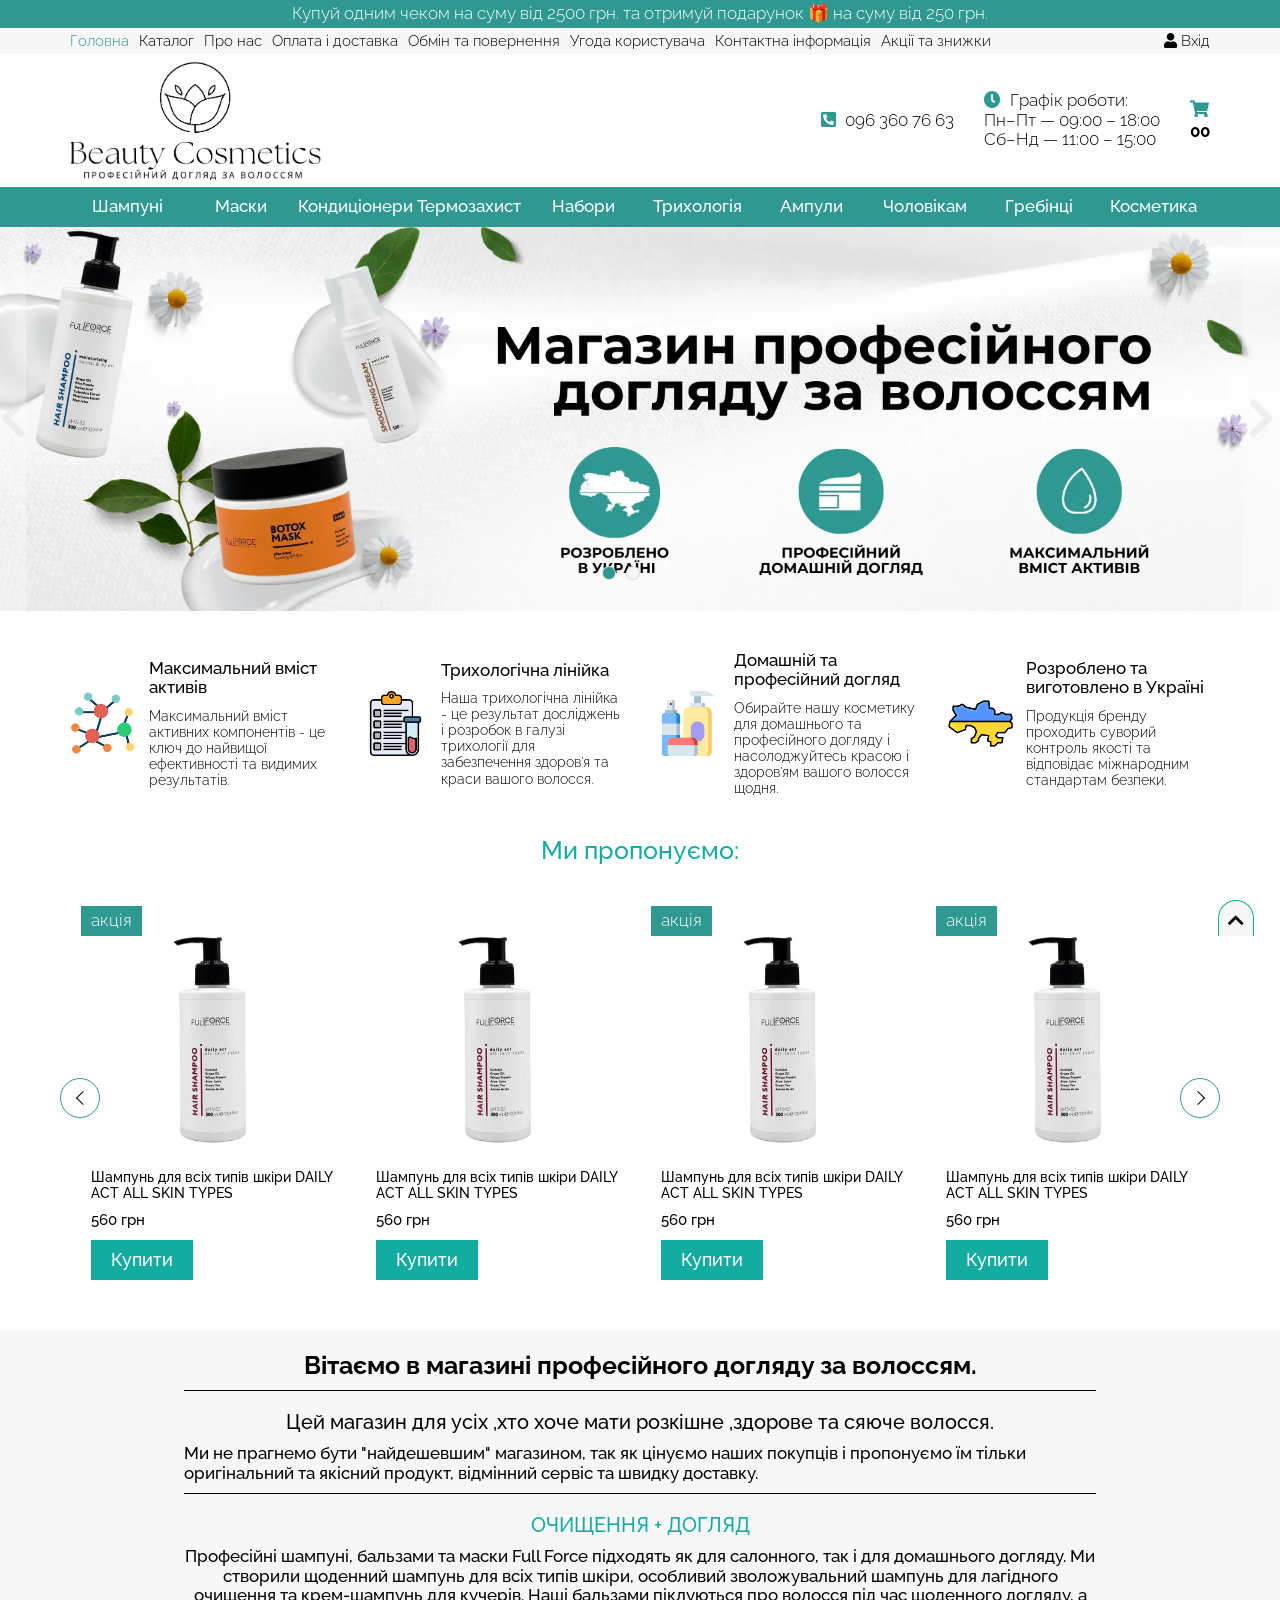
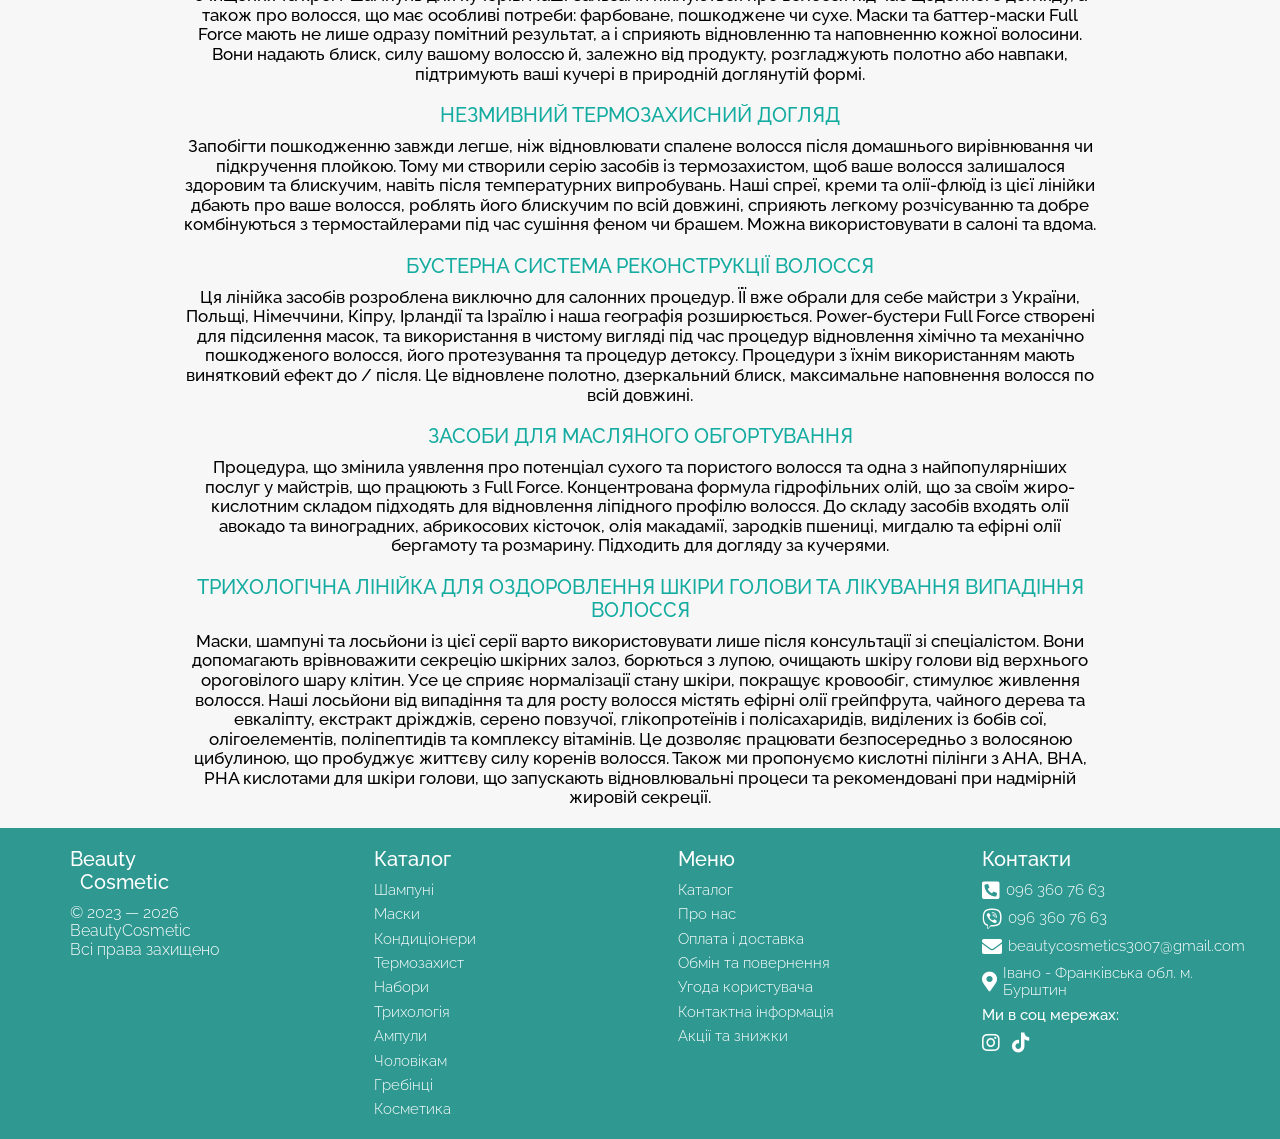
==== index.html @ 02978869 "add new logo" ====
<!DOCTYPE html>
<html lang="en">
<head>
  <meta charset="UTF-8" />
  <meta name="viewport" content="width=device-width, initial-scale=1, shrink-to-fit=no"/>
  <meta http-equiv="x-ua-compatible" content="ie=edge" />
  <!-- Font Awesome -->
  <!--<link rel="stylesheet" href="https://use.fontawesome.com/releases/v5.11.2/css/all.css"/>-->
  <link rel="stylesheet" href="https://use.fontawesome.com/releases/v5.15.4/css/all.css"/>
  <!--custom styles-->
  <link rel="stylesheet" href="css/style.min.css" />
  <meta name="description" content="Магазин косметики" />
  <meta name="keywords" content="" />
  <meta name="google" content="notranslate" />
  <meta name="author" content="Roman Coder" />
  <meta name="robots" content="index, follow" />
  <!--fav icon-->
  <link rel="apple-touch-icon" sizes="180x180" href="img/favicon/apple-touch-icon.png">
  <link rel="icon" type="image/png" sizes="32x32" href="img/favicon/favicon-32x32.png">
  <link rel="icon" type="image/png" sizes="16x16" href="img/favicon/favicon-16x16.png">
  <link rel="manifest" href="img/favicon/site.webmanifest">
  <link rel="mask-icon" href="img/favicon/safari-pinned-tab.svg" color="#5bbad5">
  <meta name="msapplication-TileColor" content="#2b5797">
  <meta name="theme-color" content="#ffffff">
  <!--disable format detection (iPhone / IPod / IPad) -->
  <meta name="format-detection" content="telephone=no" />
  <!--BlackBerry-->
  <meta http-equiv="x-rim-auto-match" content="none" />
  <title>Beauty&commat; &mdash; Магазин кометики для тебе</title>
</head>
<body>
  <!--header block-->
  <header class="header" id="header">
    <!--header__baner-->
    <section class="header__baner">
      <div class="container">
        <div class="header__baner--row">
          <h3>
            Купуй одним чеком на суму від 2500 грн. та отримуй подарунок 🎁 на суму від 250 грн.
          </h3>
        </div><!--/.row-->
      </div><!--/.container-->
    </section><!--/.header__baner-->
    <!--header menu-->
    <nav class="header__menu">
      <div class="container">
        <div class="header__menu--row">
          <ul class="nav__menu">
            <li class="nav__menu--item">
              <a href="index.html" class="nav__menu--link active">Головна</a>
            </li>
            <li class="nav__menu--item">
              <a href="pages/catalog.html" class="nav__menu--link">Каталог</a>
            </li>
            <li class="nav__menu--item">
              <a href="pages/pro_nas.html" class="nav__menu--link">Про нас</a>
            </li>
            <li class="nav__menu--item">
              <a href="pages/dostavka.html" class="nav__menu--link">Оплата і доставка</a>
            </li>
            <li class="nav__menu--item">
              <a href="pages/obmin.html" class="nav__menu--link">Обмін та повернення</a>
            </li>
            <li class="nav__menu--item">
              <a href="pages/ugoda.html" class="nav__menu--link">Угода користувача</a>
            </li>
            <li class="nav__menu--item">
              <a href="pages/contact.html" class="nav__menu--link">Контактна інформація</a>
            </li>
            <li class="nav__menu--item">
              <a href="pages/akcii.html" class="nav__menu--link">Акції та знижки</a>
            </li>
          </ul><!--/.-->
          <div class="nav__login">
            <div class="burger__btn">
              <span></span>
              <span></span>
              <span></span>
              <span></span>
            </div><!--/.burger-->
            <a class="_popup nav__login--popup" href="#">
              <i class="fas fa-user"></i>
              <span>Вхід</span>
            </a>
          </div><!--/.nav__login-->
        </div><!--/.row-->
      </div><!--/.container-->
    </nav><!--/.header__menu-->
    <!--header brand-->
    <section class="header__brand">
      <div class="container">
        <div class="header__brand--row">
          <div class="navbar__brand">
            <a href="index.html">
              <picture>
                <source srcset="img/logo/logo.webp" type="image/webp">
                <img src="img/logo/logo.png" alt="logo" class="img">
              </picture>
            </a>
          </div><!--/.navbar__brand-->
          <div class="navbar__content">
            <div class="navbar__content--phone">
              <i class="fas fa-phone-square-alt"></i>
              <a href="tel:+380(96)3607663" >096 360 76 63</a>
            </div><!--/.phone-->
            <div class="navbar__content--time">
              <p>
                <i class="fas fa-clock"></i>
                <span>Графік роботи:</span>
              </p>
              <p>Пн&ndash;Пт &mdash; 09:00 &ndash; 18:00</p>
              <p>Сб&ndash;Нд &mdash; 11:00 &ndash; 15:00</p>
            </div><!--/.time-->
            <a href="pages/basket.html" class="navbar__content--basket">
              <i class="fas fa-shopping-cart"></i>
              <p id="basketCount">00</p>
            </a><!--/.basket-->
          </div><!--/.navbar__content-->
        </div><!--/.row-->
      </div><!--/.container-->
    </section><!--header__brand-->
    <!--header cat-->
    <section class="header__product">
      <div class="container">
        <div class="header__product--row">
          <ul class="product__menu">
            <li class="product__menu--item">
              <a href="pages/catalog.html" class="product__menu--link" data-filter="shampo">Шампуні</a>
            </li>
            <li class="product__menu--item">
              <a href="pages/catalog.html" class="product__menu--link" data-filter="masky">Маски</a>
            </li>
            <li class="product__menu--item">
              <a href="pages/catalog.html" class="product__menu--link" data-filter="kondycionery">Кондиціонери</a>
            </li>
            <li class="product__menu--item">
              <a href="pages/catalog.html" class="product__menu--link" data-filter="termozahyst">Термозахист</a>
            </li>
            <li class="product__menu--item">
              <a href="pages/catalog.html" class="product__menu--link" data-filter="nabory">Набори</a>
            </li>
            <li class="product__menu--item">
              <a href="pages/catalog.html" class="product__menu--link" data-filter="tryhologia">Трихологія</a>
            </li>
            <li class="product__menu--item">
              <a href="pages/catalog.html" class="product__menu--link" data-filter="ampuly">Ампули</a>
            </li>
            <li class="product__menu--item">
              <a href="pages/catalog.html" class="product__menu--link" data-filter="cholovikam">Чоловікам</a>
            </li>
            <li class="product__menu--item">
              <a href="pages/catalog.html" class="product__menu--link" data-filter="grebinci">Гребінці</a>
            </li>
            <li class="product__menu--item">
              <a href="pages/catalog.html" class="product__menu--link" data-filter="kosmetyka">Косметика</a>
            </li>
          </ul><!--/.product__menu-->
        </div><!--/.row-->
      </div><!--/.container-->
    </section><!--/.header__product-->
  </header><!--/.header-->
  <main>
    <!--intro section-->
    <section class="intro">
      <div class="intro__row">
        <div class="intro__slider" id="introSlider">
          <picture>
            <source srcset="img/intro/baner.webp" type="image/webp">
            <img src="img/intro/baner.png" alt="logo" class="img">
          </picture>
          <picture>
            <source srcset="img/intro/baner1.webp" type="image/webp">
            <img src="img/intro/baner1.png" alt="logo" class="img">
          </picture>
        </div><!--/.intro__slider-->
        <a class="intro__link" href="pages/catalog.html"></a>
      </div><!--/.intro__row-->
    </section><!--/.intro-->
    <!--about block-->
    <section class="about__block">
      <div class="container">
        <div class="about__block--row">
          <div class="about__content">
            <div class="about__content--picture">
              <picture>
                <source srcset="img/about/activ.webp" type="image/webp">
                <img src="img/about/activ.png" alt="logo" class="img">
              </picture>
            </div><!--/.picture-->
            <div class="about__content--text">
              <h3>
                Максимальний вміст активів
              </h3>
              <p>
                Максимальний вміст активних 
                компонентів - це ключ до найвищої ефективності 
                та видимих результатів.
              </p>
            </div><!--/.text-->
          </div><!--/.about__content-->
          <div class="about__content">
            <div class="about__content--picture">
              <picture>
                <source srcset="img/about/tryhol.webp" type="image/webp">
                <img src="img/about/tryhol.png" alt="logo" class="img">
              </picture>
            </div><!--/.picture-->
            <div class="about__content--text">
              <h3>
                Трихологічна лінійка
              </h3>
              <p>
                Наша трихологічна лінійка - це результат 
                досліджень і розробок в галузі трихології 
                для забезпечення здоров'я та краси вашого волосся.
              </p>
            </div><!--/.text-->
          </div><!--/.about__content-->
          <div class="about__content">
            <div class="about__content--picture">
              <picture>
                <source srcset="img/about/home.webp" type="image/webp">
                <img src="img/about/home.png" alt="logo" class="img">
              </picture>
            </div><!--/.picture-->
            <div class="about__content--text">
              <h3>
                Домашній та професійний догляд
              </h3>
              <p>
                Обирайте нашу косметику для домашнього 
                та професійного догляду і насолоджуйтесь 
                красою і здоров'ям вашого волосся щодня.
              </p>
            </div><!--/.text-->
          </div><!--/.about__content-->
          <div class="about__content">
            <div class="about__content--picture">
              <picture>
                <source srcset="img/about/ukraine.webp" type="image/webp">
                <img src="img/about/ukraine.png" alt="logo" class="img">
              </picture>
            </div><!--/.picture-->
            <div class="about__content--text">
              <h3>
                Розроблено та виготовлено в Україні
              </h3>
              <p>
                Продукція бренду проходить 
                суворий контроль якості та відповідає 
                міжнародним стандартам безпеки.
              </p>
            </div><!--/.text-->
          </div><!--/.about__content-->
        </div><!--/.row-->
      </div><!--/.container-->
    </section><!--/.about__block-->
    <!--main slider-->
    <section class="main__slider">
      <div class="container">
        <div class="main__slider--title">
          <h2>
            Ми пропонуємо:
          </h2>
        </div><!--/.title-->
        <div class="main__slider--row">
          <div class="product__slider" id="productSlider">
            <div class="product__card" data-cat="shampo">
              <div class="product__card--akcia" style="display: block;">
                <span>
                  акція
                </span>
              </div><!--/.akcia-->
              <div class="product__card--img">
                <a href="pages/tovar.html">
                  <picture>
                    <source srcset="../img/main_slider/shampo.webp" type="image/webp">
                    <img src="../img/main_slider/shampo.jpg" alt="shampo" class="img">
                  </picture>
                </a>
              </div><!--/.img-->
              <div class="product__card--title">
                <p>
                  Шампунь для всіх типів шкіри 
                  DAILY ACT ALL SKIN TYPES
                </p>
              </div><!--/.title-->
              <div class="product__card--price">
                <span data-price="560">560</span>
                <span>грн</span>
              </div><!--/.price-->
              <div class="product__card--btn">
                <button type="button" id="buyBtn">Купити</button>
              </div><!--/.btn-->
            </div><!--/.product__card-->
            <div class="product__card" data-cat="shampo">
              <div class="product__card--img">
                <a href="pages/tovar.html">
                  <picture>
                    <source srcset="img/main_slider/shampo.webp" type="image/webp">
                    <img src="img/main_slider/shampo.jpg" alt="shampo" class="img">
                  </picture>
                </a>
              </div><!--/.img-->
              <div class="product__card--title">
                <p>
                  Шампунь для всіх типів шкіри 
                  DAILY ACT ALL SKIN TYPES
                </p>
              </div><!--/.title-->
              <div class="product__card--price">
                <span data-price="560">560</span>
                <span>грн</span>
              </div><!--/.price-->
              <div class="product__card--btn">
                <button type="button" id="buyBtn">Купити</button>
              </div><!--/.btn-->
            </div><!--/.product__card-->
            <div class="product__card" data-cat="shampo">
              <div class="product__card--akcia" style="display: block;">
                <span>
                  акція
                </span>
              </div><!--/.akcia-->
              <div class="product__card--img">
                <a href="pages/tovar.html">
                  <picture>
                    <source srcset="../img/main_slider/shampo.webp" type="image/webp">
                    <img src="../img/main_slider/shampo.jpg" alt="shampo" class="img">
                  </picture>
                </a>
              </div><!--/.img-->
              <div class="product__card--title">
                <p>
                  Шампунь для всіх типів шкіри 
                  DAILY ACT ALL SKIN TYPES
                </p>
              </div><!--/.title-->
              <div class="product__card--price">
                <span data-price="560">560</span>
                <span>грн</span>
              </div><!--/.price-->
              <div class="product__card--btn">
                <button type="button" id="buyBtn">Купити</button>
              </div><!--/.btn-->
            </div><!--/.product__card-->
            <div class="product__card" data-cat="shampo">
              <div class="product__card--akcia" style="display: block;">
                <span>
                  акція
                </span>
              </div><!--/.akcia-->
              <div class="product__card--img">
                <a href="pages/tovar.html">
                  <picture>
                    <source srcset="../img/main_slider/shampo.webp" type="image/webp">
                    <img src="../img/main_slider/shampo.jpg" alt="shampo" class="img">
                  </picture>
                </a>
              </div><!--/.img-->
              <div class="product__card--title">
                <p>
                  Шампунь для всіх типів шкіри 
                  DAILY ACT ALL SKIN TYPES
                </p>
              </div><!--/.title-->
              <div class="product__card--price">
                <span data-price="560">560</span>
                <span>грн</span>
              </div><!--/.price-->
              <div class="product__card--btn">
                <button type="button" id="buyBtn">Купити</button>
              </div><!--/.btn-->
            </div><!--/.product__card-->
            <div class="product__card" data-cat="shampo">
              <div class="product__card--img">
                <a href="pages/tovar.html">
                  <picture>
                    <source srcset="img/main_slider/shampo.webp" type="image/webp">
                    <img src="img/main_slider/shampo.jpg" alt="shampo" class="img">
                  </picture>
                </a>
              </div><!--/.img-->
              <div class="product__card--title">
                <p>
                  Шампунь для всіх типів шкіри 
                  DAILY ACT ALL SKIN TYPES
                </p>
              </div><!--/.title-->
              <div class="product__card--price">
                <span data-price="560">560</span>
                <span>грн</span>
              </div><!--/.price-->
              <div class="product__card--btn">
                <button type="button" id="buyBtn">Купити</button>
              </div><!--/.btn-->
            </div><!--/.product__card-->
            <div class="product__card" data-cat="shampo">
              <div class="product__card--akcia" style="display: block;">
                <span>
                  акція
                </span>
              </div><!--/.akcia-->
              <div class="product__card--img">
                <a href="pages/tovar.html">
                  <picture>
                    <source srcset="../img/main_slider/shampo.webp" type="image/webp">
                    <img src="../img/main_slider/shampo.jpg" alt="shampo" class="img">
                  </picture>
                </a>
              </div><!--/.img-->
              <div class="product__card--title">
                <p>
                  Шампунь для всіх типів шкіри 
                  DAILY ACT ALL SKIN TYPES
                </p>
              </div><!--/.title-->
              <div class="product__card--price">
                <span data-price="560">560</span>
                <span>грн</span>
              </div><!--/.price-->
              <div class="product__card--btn">
                <button type="button" id="buyBtn">Купити</button>
              </div><!--/.btn-->
            </div><!--/.product__card-->
          </div><!--/.product__slider-->
        </div><!--/.row-->
      </div><!--/.container-->
    </section><!--/.main__slider-->
      <!--about us section-->
    <section class="about__us">
      <div class="container">
        <div class="aout__us--row">
          <div class="about__title">
            <h2>
              Вітаємо в магазині професійного догляду за волоссям.
            </h2>
          </div><!--/.about__title-->
          <div class="block__text">
            <div class="block__text--title">
              <h3>
                Цей магазин для усіх ,хто хоче мати розкішне ,здорове та сяюче волосся.
              </h3>
            </div><!--/.title-->
            <div class="block__text--text">
              <p>
                Ми не прагнемо бути "найдешевшим" магазином, так як 
                цінуємо наших покупців і пропонуємо їм тільки оригінальний 
                та якісний продукт, відмінний сервіс та швидку доставку.
              </p>

            </div><!--/.text-->
          </div><!--/.block__text-->
          <div class="block__text">
            <div class="block__text--title">
              <h4>
                ОЧИЩЕННЯ + ДОГЛЯД
              </h4>
            </div><!--/.title-->
            <div class="block__text--text text__center">
              <p>
                Професійні шампуні, бальзами та маски Full Force 
                підходять як для салонного, так і для домашнього 
                догляду. Ми створили щоденний шампунь для всіх типів шкіри, особливий 
                зволожувальний шампунь для лагідного очищення та крем-шампунь для 
                кучерів. Наші бальзами піклуються про волосся під час щоденного 
                догляду, а також про волосся, що має особливі потреби: фарбоване, пошкоджене 
                чи сухе. Маски та баттер-маски Full Force мають не лише одразу 
                помітний результат, а і сприяють відновленню та наповненню 
                кожної волосини. Вони надають блиск, силу вашому волоссю й, залежно 
                від продукту, розгладжують полотно або навпаки, підтримують ваші 
                кучері в природній доглянутій формі.
              </p>
            </div><!--/.text-->
          </div><!--/.block__text-->
          <div class="block__text">
            <div class="block__text--title">
              <h4>
                НЕЗМИВНИЙ ТЕРМОЗАХИСНИЙ ДОГЛЯД
              </h4>
            </div><!--/.title-->
            <div class="block__text--text text__center">
              <p>
                Запобігти пошкодженню завжди легше, ніж відновлювати 
                спалене волосся після домашнього вирівнювання чи 
                підкручення плойкою. Тому ми створили серію засобів 
                із термозахистом, щоб ваше волосся залишалося здоровим 
                та блискучим, навіть після температурних випробувань. 
                Наші спреї, креми та олії-флюїд із цієї лінійки дбають 
                про ваше волосся, роблять його блискучим по всій довжині, 
                сприяють легкому розчісуванню та добре комбінуються з 
                термостайлерами під час сушіння феном чи брашем. 
                Можна використовувати в салоні та вдома.
              </p>
            </div><!--/.text-->
          </div><!--/.block__text-->
          <div class="block__text">
            <div class="block__text--title">
              <h4>
                БУСТЕРНА СИСТЕМА РЕКОНСТРУКЦІЇ ВОЛОССЯ
              </h4>
            </div><!--/.title-->
            <div class="block__text--text text__center">
              <p>
                Ця лінійка засобів розроблена виключно для салонних 
                процедур. ЇЇ вже обрали для себе майстри з 
                України, Польщі, Німеччини, Кіпру, Ірландії 
                та Ізраїлю і наша географія розширюється. 
                Power-бустери Full Force створені для 
                підсилення масок, та використання в чистому вигляді під час 
                процедур відновлення хімічно та механічно пошкодженого волосся, 
                його протезування та процедур детоксу. Процедури з їхнім 
                використанням мають винятковий ефект до / після. Це відновлене 
                полотно, дзеркальний блиск, максимальне наповнення волосся по всій довжині.
              </p>
            </div><!--/.text-->
          </div><!--/.block__text-->
          <div class="block__text">
            <div class="block__text--title">
              <h4>
                ЗАСОБИ ДЛЯ МАСЛЯНОГО ОБГОРТУВАННЯ
              </h4>
            </div><!--/.title-->
            <div class="block__text--text text__center">
              <p>
                Процедура, що змінила уявлення про потенціал сухого 
                та пористого волосся та одна з найпопулярніших послуг у майстрів, що 
                працюють з Full Force. Концентрована формула гідрофільних олій, що за 
                своїм жиро-кислотним складом підходять для відновлення ліпідного 
                профілю волосся. До складу засобів входять олії авокадо та виноградних, 
                абрикосових кісточок, олія макадамії, зародків пшениці, мигдалю та ефірні 
                олії бергамоту та розмарину. Підходить для догляду за кучерями.
              </p>
            </div><!--/.text-->
          </div><!--/.block__text-->
          <div class="block__text">
            <div class="block__text--title">
              <h4>
                ТРИХОЛОГІЧНА ЛІНІЙКА ДЛЯ ОЗДОРОВЛЕННЯ ШКІРИ ГОЛОВИ ТА ЛІКУВАННЯ ВИПАДІННЯ ВОЛОССЯ
              </h4>
            </div><!--/.title-->
            <div class="block__text--text text__center">
              <p>
                Маски, шампуні та лосьйони із цієї серії варто використовувати 
                лише після консультації зі спеціалістом. Вони допомагають 
                врівноважити секрецію шкірних залоз, борються з лупою, очищають 
                шкіру голови від верхнього ороговілого шару клітин. Усе це сприяє 
                нормалізації стану шкіри, покращує кровообіг, стимулює живлення 
                волосся. Наші лосьйони від випадіння та для росту волосся містять 
                ефірні олії грейпфрута, чайного дерева та евкаліпту, екстракт дріжджів, 
                серено повзучої, глікопротеїнів і полісахаридів, виділених із бобів сої, 
                олігоелементів, поліпептидів та комплексу вітамінів. Це дозволяє працювати 
                безпосередньо з волосяною цибулиною, що пробуджує життєву силу 
                коренів волосся. Також ми пропонуємо кислотні пілінги з АНА, BHA, 
                PHA кислотами для шкіри голови, що запускають відновлювальні процеси 
                та рекомендовані при надмірній жировій секреції.
              </p>
            </div><!--/.text-->
          </div><!--/.block__text-->
        </div><!--/.row-->
      </div><!--/.container-->
    </section><!--/.about__us-->
  </main>
  <!--footer-->
  <footer class="footer">
    <div class="container">
      <div class="footer__row">
        <div class="footer__brand">
          <div class="footer__brand--logo">
            <p>Beauty</p>
            <p>Cosmetic</p>
          </div><!--/.img-->
          <div class="footer__brand--copy">
            &copy; 2023 &mdash; <script>document.write(new Date().getFullYear());</script> BeautyCosmetic<br>
            Всі права захищено
          </div><!--/.copy-->
        </div><!--/.footer__brand-->
        <div class="footer__catalog">
          <div class="footer__catalog--title">
            <h3>
              Каталог
            </h3>
          </div><!--/.title-->
          <ul class="footer__catalog--menu">
            <li>
              <a href="pages/catalog.html">Шампуні</a>
            </li>
            <li>
              <a href="pages/catalog.html">Маски</a>
            </li>
            <li>
              <a href="pages/catalog.html">Кондиціонери</a>
            </li>
            <li>
              <a href="pages/catalog.html">Термозахист</a>
            </li>
            <li>
              <a href="pages/catalog.html">Набори</a>
            </li>
            <li>
              <a href="pages/catalog.html">Трихологія</a>
            </li>
            <li>
              <a href="pages/catalog.html">Ампули</a>
            </li>
            <li>
              <a href="pages/catalog.html">Чоловікам</a>
            </li>
            <li>
              <a href="pages/catalog.html">Гребінці</a>
            </li>
            <li>
              <a href="pages/catalog.html">Косметика</a>
            </li>
          </ul><!--/.menu-->
        </div><!--/.footer__catalog-->
        <div class="footer__menu">
          <div class="footer__menu--title">
            <h3>
              Меню
            </h3>
          </div><!--/.title-->
          <ul class="footer__menu--menu">
            <li>
              <a href="pages/catalog.html">Каталог</a>
            </li>
            <li>
              <a href="pages/pro_nas.html">Про нас</a>
            </li>
            <li>
              <a href="pages/dostavka.html">Оплата і доставка</a>
            </li>
            <li>
              <a href="pages/obmin.html">Обмін та повернення</a>
            </li>
            <li>
              <a href="pages/ugoda.html">Угода користувача</a>
            </li>
            <li>
              <a href="pages/contact.html">Контактна інформація</a>
            </li>
            <li>
              <a href="pages/akcii.html">Акції та знижки</a>
            </li>
          </ul>
        </div><!--/.footer__menu-->
        <div class="footer__contact">
          <div class="footer__contact--title">
            <h3>
              Контакти
            </h3>
          </div><!--/.title-->
          <div class="footer__contact--adres">
            <div class="adres__phone">
              <i class="fas fa-phone-square-alt"></i>
              <a href="tel:+380963607663">096 360 76 63</a>
            </div><!--/.adres__phone-->
            <div class="adres__telegram">
              <i class="fab fa-viber"></i>
              <a href="viber://chat?number=%2B380963607663">096 360 76 63</a>
            </div><!--/.adres__telegram-->
            <div class="adres__mail">
              <i class="fas fa-envelope"></i>
              <a href="mailto:beautycosmetics3007@gmail.com">beautycosmetics3007@gmail.com</a>
            </div><!--/.adres__mail-->
            <div class="adres__map">
              <i class="fas fa-map-marker-alt"></i>
              <span>Івано - Франківська обл. м. Бурштин</span>
            </div><!--/.adres__map-->
            <div class="adres__social">
              <p>Ми в соц мережах:</p>
              <a href="https://www.instagram.com/beauty.prof.cosmetics_?igsh=bDlpMnpsOGJlbWw4" target="_blank">
                <i class="fab fa-instagram"></i>
              </a>
              <a href="https://www.tiktok.com/@prof.cosmetics_?_t=8kiXyt8n2pB&_r=1" target="_blank">
                <i class="fab fa-tiktok"></i>
              </a>
            </div><!--/.adres__social-->
          </div><!--/.adres-->
        </div><!--/.footer__contact-->
      </div><!--/.footer__row-->
    </div><!--/.container-->
  </footer><!--/.footer-->
  <!--back top btn-->
  <div class="back__top" id="backTop">
    <div class="back__top--content">
      <span>Вгору</span>
      <i class="fas fa-chevron-up"></i>
    </div><!--content-->
  </div><!--/.back__top-->
  <!--modal window-->
  <div class="modal" id="modal">
    <div class="modal__mask">
      <div class="modal__content">
        <div class="modal__content--close">
          <button type="button" id="modalClose">
            <i class="fas fa-times"></i>
          </button>
        </div><!--/.close-->
        <div class="modal__content--tabs">
          <button type="button" class="_login switch__tabs switch__tabs--active">Вхід</button>
          <button type="button" class="_register switch__tabs">Реєстрація</button>
        </div><!--/.-->
        <div class="modal__content--body">
          <div class="modal__login modal__login--active">
            <form data-action="#" id="loginForm" class="login__form">
              <div class="login__form--block">
                <label for="emailAuth">Е-пошта</label>
                <input type="email" id="emailAuth" name="emailAuth">
                <p class="error__mail--auth">Введіть коректну email адресу...</p>
              </div><!--/.block-->
              <div class="login__form--block">
                <label for="paswordAuth">Пароль</label>
                <input type="password" id="paswordAuth" name="paswordAuth">
                <p class="error__password--auth">Вкажіть пароль (не менше 10 символів)</p>
              </div><!--/.block-->
              <div class="login__form--button">
                <button id="sendAuth" type="button">
                  Відправити
                  <i class="fas fa-paper-plane"></i>
                </button>
                <button id="recoverPass" type="button">
                  Забули пароль?
                </button>
              </div><!--/.button-->
            </form><!--/.login__form-->
          </div><!--/.modal__login-->
          <div class="modal__register">
            <form data-action="#" id="registerForm" class="register__form">
              <div class="register__form--block">
                <label for="nameRegister">Ім'я та прізвище</label>
                <input type="text" id="nameRegister" name="nameRegister">
                <p class="error__name--register">Введіть ім'я(не менше 6 символів)</p>
              </div><!--/.block-->
              <div class="register__form--block">
                <label for="emailRegister">Е-пошта</label>
                <input type="email" id="emailRegister" name="emailRegister">
                <p class="error__mail--register">Введіть коректну email адресу...</p>
              </div><!--/.block-->
              <div class="register__form--block">
                <label for="paswordRegister">Пароль</label>
                <input type="password" id="paswordRegister" name="paswordRegister">
                <p class="error__password--register">Вкажіть пароль (не менше 10 символів)</p>
              </div><!--/.block-->
              <div class="register__form--button">
                <button id="sendRegister" type="button">
                  Відправити
                  <i class="fas fa-paper-plane"></i>
                </button>
              </div><!--/.button-->
            </form><!--/.register__form-->
            <div class="register__oferta">
              <p>
                Підтверджуючи реєстрацію, я приймаю умови
              </p>
              <a href="pages/ugoda.html" target="_blank">
                користувальницької угоди
              </a>
            </div><!--/.register__oferta-->
          </div><!--/.modal__register-->
        </div><!--/.body-->
      </div><!--modal__content-->
      <div class="modal__recover">
        <div class="modal__recover--body">
          <div class="recover__close">
            <button type="button" id="recoverClose">
              <i class="fas fa-times"></i>
            </button>
          </div><!--/.recover__close-->
          <div class="recover__title">
            <h3>
              Відновлення паролю
            </h3>
          </div><!--/.recover__title-->
          <div class="recover__text">
            <p>
              Введіть адресу електронної пошти, яку ви вказали під 
              час реєстрації. Ми надішлемо листа з інформацією для відновлення паролю.
            </p>
          </div><!--/.recover__text-->
          <form data-action="#" class="revover__form" id="recoverForm">
            <div class="revover__form--block">
              <label for="emailRecover">Е-пошта</label>
              <input type="email" id="emailRecover" name="emailRecover">
              <p class="error__mail--recover">Введіть коректну email адресу...</p>
            </div><!--/.block-->
            <div class="revover__form--button">
              <button id="sendRecover" type="button">
                Відправити
                <i class="fas fa-paper-plane"></i>
              </button>
            </div><!--/.button-->
          </form><!--/.recover__form-->
        </div><!--/.body-->
      </div><!--/.modal recover-->
    </div><!--/.modak__mask-->
  </div><!--/.modal-->
  <!--libs js conected-->
  <script src="https://code.jquery.com/jquery-3.5.1.min.js" integrity="sha256-9/aliU8dGd2tb6OSsuzixeV4y/faTqgFtohetphbbj0=" crossorigin="anonymous"></script>
  <script>window.jQuery || document.write('<script src="js/vendor/jquery-3.4.1.min.js"><\/script>');</script>
  <!--slick slider https://kenwheeler.github.io/slick/ -->
  <script src="js/vendor/slick.min.js"></script>
  <!-- main script -->
  <script src="js/main.js"></script>
  <!-- mail script -->
  <script src="js/mail.js"></script>
  <!-- modal script -->
  <script src="js/modal.js"></script>
</body>
</html>
---- css/style.min.css ----
@import url("https://fonts.googleapis.com/css2?family=Raleway:wght@300;500;700&display=swap");html{line-height:1.15;-webkit-text-size-adjust:100%}main{display:block}hr{box-sizing:content-box;height:0;overflow:visible}pre{font-family:monospace, monospace;font-size:1em}a{background-color:transparent}abbr[title]{border-bottom:none;text-decoration:underline;-webkit-text-decoration:underline dotted;text-decoration:underline dotted}b,strong{font-weight:bolder}code,kbd,samp{font-family:monospace, monospace;font-size:1em}small{font-size:80%}sub,sup{font-size:75%;line-height:0;position:relative;vertical-align:baseline}sub{bottom:-0.25em}sup{top:-0.5em}img{border-style:none}button,input,optgroup,select,textarea{font-family:inherit;font-size:100%;line-height:1.15;margin:0}button,input{overflow:visible}button,select{text-transform:none}button,[type="button"],[type="reset"],[type="submit"]{-webkit-appearance:button}button::-moz-focus-inner,[type="button"]::-moz-focus-inner,[type="reset"]::-moz-focus-inner,[type="submit"]::-moz-focus-inner{border-style:none;padding:0}button:-moz-focusring,[type="button"]:-moz-focusring,[type="reset"]:-moz-focusring,[type="submit"]:-moz-focusring{outline:1px dotted ButtonText}fieldset{padding:0.35em 0.75em 0.625em}legend{box-sizing:border-box;color:inherit;display:table;max-width:100%;padding:0;white-space:normal}progress{vertical-align:baseline}textarea{overflow:auto}[type="checkbox"],[type="radio"]{box-sizing:border-box;padding:0}[type="number"]::-webkit-inner-spin-button,[type="number"]::-webkit-outer-spin-button{height:auto}[type="search"]{-webkit-appearance:textfield;outline-offset:-2px}[type="search"]::-webkit-search-decoration{-webkit-appearance:none}::-webkit-file-upload-button{-webkit-appearance:button;font:inherit}details{display:block}summary{display:list-item}template{display:none}[hidden]{display:none}.img{display:block;max-width:100%;height:auto}.text__left{text-align:left}.text__right{text-align:right}.text__center{text-align:center}.hide{display:none}.mt-6{margin-top:6rem}@media (max-width: 991px){.mt-6{margin-top:4rem}}@media (max-width: 768px){.mt-6{margin-top:2rem}}.mt-5{margin-top:5rem}.mt-4{margin-top:4rem}@media (max-width: 768px){.mt-4{margin-top:2rem}}.mt-3{margin-top:3rem}.mt-2{margin-top:2rem}@media (max-width: 991px){.mt-2{margin-top:1rem}}*{border:0}html{font-size:10px;-webkit-user-select:none;-moz-user-select:none;user-select:none}body{font-family:"Raleway",sans-serif;font-size:1.6rem;font-weight:300;-webkit-font-smoothing:antialiased;color:#000;margin:0;padding:0;background-color:#fff;overflow-x:hidden}*,*::before,*::after{box-sizing:border-box;-moz-box-sizing:border-box;-webkit-box-sizing:border-box}nav,footer,header,aside{display:block}h1,h2,h3,h4,h5,h6{margin:0;font-size:inherit;font-weight:300}p{margin:0}img{vertical-align:top}input{font-family:inherit}input::-ms-clear{display:none}button{font-family:inherit;cursor:pointer}button::-moz-focus-inner{padding:0;border:0}textarea{font-family:inherit}:focus{outline:none}:active{outline:none}a:focus{outline:none}.container{max-width:1340px;width:100%;padding-left:1rem;padding-right:1rem;margin:0 auto}@media (max-width: 1366px){.container{max-width:1160px}}@media (max-width: 991px){.container{max-width:980px}}@media (max-width: 768px){.container{max-width:740}}@media (max-width: 576px){.container{max-width:560px}}.container-fluid{width:100%;padding-left:1rem;padding-right:1rem;margin:0 auto}.header{width:100%}.header__baner{width:100%;background-color:#2e9891;padding:0.4rem 0}.header__baner--row{text-align:center}.header__baner--row h3{color:#fff;font-weight:300;font-size:1.7rem;font-family:"Raleway",sans-serif}.header__menu{width:100%;background-color:#f7f7f7;padding:0.4rem 0}.header__menu--row{display:flex;justify-content:space-between;align-items:center}.nav__menu{list-style-type:none;margin:0;padding:0;display:flex;align-items:center}.nav__menu--item{margin-right:1rem}.nav__menu--item:last-child{margin-right:0}.nav__menu--item .active{color:#2e9891}.nav__menu--link{text-decoration:none;font-family:"Raleway",sans-serif;color:#000;font-weight:300;font-size:1.5rem;transition:color 0.1s linear}.nav__menu--link:hover{cursor:pointer;color:#2e9891}.nav__login{display:flex;align-items:center}.nav__login--popup{display:block;text-decoration:none}.nav__login--popup i{font-size:1.5rem;color:#000;transition:color 0.1s linear}.nav__login--popup span{font-family:"Raleway",sans-serif;font-weight:300;font-size:1.5rem;color:#000;transition:color 0.1s linear}.nav__login--popup:hover{cursor:pointer}.nav__login--popup:hover i{color:#2e9891}.nav__login--popup:hover span{color:#2e9891}.header__brand{width:100%;padding:0.4rem 0;background-color:#fff}.header__brand--row{display:flex;align-items:center;justify-content:space-between}.navbar__brand{width:22%}.navbar__content{display:flex;align-items:center}.navbar__content--phone{margin-right:3rem}.navbar__content--phone i{font-size:1.7rem;color:#2e9891;margin-right:0.5rem}.navbar__content--phone a{text-decoration:none;font-family:"Raleway",sans-serif;font-weight:300;color:#000;font-size:1.7rem;transition:color 0.1s linear}.navbar__content--phone a:hover{cursor:pointer;color:#2e9891}.navbar__content--time{margin-right:3rem}.navbar__content--time P{font-family:"Raleway",sans-serif;font-weight:300;color:#000;font-size:1.7rem}.navbar__content--time P i{font-size:1.7rem;color:#2e9891;margin-right:0.5rem}.navbar__content--time P span{font-family:"Raleway",sans-serif;font-weight:300;color:#000;font-size:1.7rem}.navbar__content--basket{text-decoration:none;display:block}.navbar__content--basket i{font-size:1.7rem;color:#2e9891;margin-bottom:0.5rem;transition:color 0.1s linear}.navbar__content--basket p{font-family:"Raleway",sans-serif;font-weight:700;color:#000;font-size:1.7rem}.navbar__content--basket:hover{cursor:pointer}.navbar__content--basket:hover i{color:#000}.header__product{width:100%;background-color:#2e9891}.product__menu{margin:0;padding:0;list-style-type:none;display:flex}.product__menu--item{width:10%;height:4rem;transition:background-color 0.2s linear}.product__menu--item:hover{background-color:#14aba0}.product__menu--link{text-decoration:none;display:flex;align-items:center;justify-content:center;width:100%;height:100%;color:#fff;font-family:"Raleway",sans-serif;font-size:1.7rem;font-weight:500}.active__item{background-color:#14aba0}.burger__btn{display:none;width:2rem;height:2rem;margin-right:1rem;position:relative}.burger__btn span{display:block;background-color:#000;width:1.6rem;height:0.2rem;position:absolute;left:0.1rem;top:0.8rem;transition:background-color 0.2s linear, width 0.2s linear, transform 0.2s linear}.burger__btn span:first-child{top:0.4rem}.burger__btn span:last-child{top:1.2rem}.burger__btn:hover{cursor:pointer}.burger__btn:hover span{background-color:#2e9891}.burger__btn--active span:first-child{width:0}.burger__btn--active span:nth-child(2){transform:rotate(45deg)}.burger__btn--active span:nth-child(3){transform:rotate(-45deg)}.burger__btn--active span:last-child{width:0}.intro{width:100%}.intro__row{position:relative}.intro__slider--prev{position:absolute;z-index:5;top:0;left:0;height:100%;width:2%;display:flex;align-items:center;justify-content:center;background-color:rgba(255,255,255,0.3);transition:background-color 0.2s linear}.intro__slider--prev i{font-size:4.5rem;color:rgba(217,217,217,0.4);transition:color 0.2s linear}.intro__slider--prev:hover{background-color:rgba(255,255,255,0.6)}.intro__slider--prev:hover i{color:rgba(217,217,217,0.8)}.intro__slider--next{position:absolute;z-index:5;top:0;right:0;height:100%;width:3%;display:flex;align-items:center;justify-content:center;background-color:rgba(255,255,255,0.3);transition:background-color 0.2s linear}.intro__slider--next i{font-size:4.5rem;color:rgba(217,217,217,0.4);transition:color 0.2s linear}.intro__slider--next:hover{background-color:rgba(255,255,255,0.6)}.intro__slider--next:hover i{color:rgba(217,217,217,0.8)}.intro__slider--dots{margin:0;padding:0;position:absolute;z-index:5;bottom:8%;left:calc(50% - 38px);list-style-type:none;display:flex;align-items:center}.intro__slider--dots li{margin-right:1rem;width:1.4rem;height:1.4rem;border-radius:50%;border:2px solid #d9d9d9;display:flex;align-items:center;justify-content:center}.intro__slider--dots li:last-child{margin-right:0}.intro__slider--dots li button{font-size:0;color:transparent;width:1.2rem;height:1.2rem;border:none;background-color:#f7f7f7;border-radius:50%}.intro__slider--dots .slick-active button{background-color:#2e9891}.intro__link{position:absolute;top:0;left:0;z-index:2;display:block;width:100%;height:100%;background:transparent;text-decoration:none}.about__block{margin-top:4rem}.about__block--row{display:flex;justify-content:space-between}.about__content{width:23%;display:flex;align-items:center;justify-content:space-between}.about__content--picture{width:25%}.about__content--text{width:70%;text-align:left}.about__content--text h3{color:#000;font-family:"Raleway",sans-serif;font-weight:500;font-size:1.7rem;margin-bottom:1rem}.about__content--text p{color:#000;font-family:"Raleway",sans-serif;font-weight:300;font-size:1.4rem}.main__slider{margin-top:4rem}.main__slider--title{text-align:center;margin-bottom:4rem}.main__slider--title h2{font-family:"Raleway",sans-serif;font-weight:500;font-size:2.5rem;color:#14aba0}.main__slider--row{width:100%}.product__slider--prev{position:absolute;left:-1rem;top:calc(50% - 2rem);z-index:5;width:4rem;height:4rem;background-color:transparent;border:1px solid;border-color:#2e9891;border-radius:50%;display:flex;align-items:center;justify-content:center;transition:border-color 0.2s linear}.product__slider--prev span{display:block;width:1rem;height:1rem;border-top:1px solid #000;border-left:1px solid #000;transform:rotate(-45deg);margin-left:0.5rem}.product__slider--prev:hover{border-color:#000}.product__slider--next{position:absolute;right:-1rem;top:calc(50% - 2rem);z-index:5;width:4rem;height:4rem;background-color:transparent;border:1px solid;border-color:#2e9891;border-radius:50%;display:flex;align-items:center;justify-content:center;transition:border-color 0.2s linear}.product__slider--next span{display:block;width:1rem;height:1rem;border-top:1px solid #000;border-right:1px solid #000;transform:rotate(45deg);margin-right:0.5rem}.product__slider--next:hover{border-color:#000}.product__card{border:1px solid transparent;border-radius:4px;padding:1rem;margin:0 1rem;position:relative}.product__card--akcia{display:none;position:absolute;z-index:5;top:0;left:0;padding:0.5rem 1rem;background-color:#2e9891}.product__card--akcia span{color:#fff;font-family:"Raleway",sans-serif;font-weight:300;font-size:1.7rem}.product__card--img{margin-bottom:1rem;overflow:hidden}.product__card--title{margin-bottom:1rem}.product__card--title P{font-family:"Raleway",sans-serif;font-weight:500;color:#000;font-size:1.4rem}.product__card--price{margin-bottom:1rem}.product__card--price span{font-family:"Raleway",sans-serif;font-weight:500;color:#000;font-size:1.5rem}.product__card--btn button{font-family:"Raleway",sans-serif;font-weight:500;color:#fff;font-size:1.8rem;background-color:#14aba0;padding:1rem 2rem;transition:background-color 0.1s linear}.product__card--btn button:hover{background-color:#2e9891}.product__card--btn button:active{transform:scale(0.98)}.product__card:hover{border:1px solid #14aba0;box-shadow:3px -3px 15px #14aba0}.about__us{margin-top:4rem;background-color:#f7f7f7;padding-top:2rem;padding-bottom:2rem}.about__title{text-align:center;border-bottom:1px solid #000;width:80%;padding-bottom:1rem;margin:0 auto 2rem auto}.about__title h2{font-family:"Raleway",sans-serif;font-weight:700;font-size:2.5rem;color:#000}.block__text{width:80%;margin:0 auto 2rem auto}.block__text--title{text-align:center;margin-bottom:1rem}.block__text--title h3{font-family:"Raleway",sans-serif;font-weight:500;font-size:2rem;color:#000}.block__text--title h4{font-family:"Raleway",sans-serif;font-size:2rem;font-weight:500;color:#14aba0;text-transform:uppercase}.block__text--text p{margin-bottom:1rem;font-family:"Raleway",sans-serif;font-weight:500;color:#000;font-size:1.7rem}.block__text--text p:last-child{margin-bottom:0}.block__text:last-child{margin:0 auto 0 auto}.block__text:nth-child(2){border-bottom:1px solid #000;padding-bottom:1rem}.footer{padding-top:2rem;padding-bottom:2rem;background-color:#2e9891}.footer__row{display:flex;align-items:flex-start;justify-content:space-between}.footer__brand{width:20%}.footer__brand--logo{margin-bottom:1rem}.footer__brand--logo p{font-family:"Raleway",sans-serif;font-weight:500;font-size:2rem;color:#fff}.footer__brand--logo p:last-child{margin-left:1rem}.footer__brand--copy{font-weight:300;font-size:1.6rem;color:#fff;font-family:"Raleway",sans-serif}.footer__catalog{width:20%}.footer__catalog--title{margin-bottom:1rem}.footer__catalog--title h3{font-family:"Raleway",sans-serif;color:#fff;font-weight:500;font-size:2rem}.footer__catalog--menu{margin:0;padding:0;list-style-type:none}.footer__catalog--menu li{margin-bottom:0.6rem}.footer__catalog--menu li:last-child{margin-bottom:0}.footer__catalog--menu li a{text-decoration:none;color:#fff;font-family:"Raleway",sans-serif;font-weight:300;font-size:1.5rem;transition:color 0.2s linear}.footer__catalog--menu li a:hover{color:#000}.footer__menu{width:20%}.footer__menu--title{margin-bottom:1rem}.footer__menu--title h3{font-family:"Raleway",sans-serif;color:#fff;font-weight:500;font-size:2rem}.footer__menu--menu{margin:0;padding:0;list-style-type:none}.footer__menu--menu li{margin-bottom:0.6rem}.footer__menu--menu li:last-child{margin-bottom:0}.footer__menu--menu li a{text-decoration:none;color:#fff;font-family:"Raleway",sans-serif;font-weight:300;font-size:1.5rem;transition:color 0.2s linear}.footer__menu--menu li a:hover{color:#000}.footer__contact{width:20%}.footer__contact--title{margin-bottom:1rem}.footer__contact--title h3{font-family:"Raleway",sans-serif;color:#fff;font-weight:500;font-size:2rem}.adres__phone{display:flex;align-items:center;margin-bottom:0.8rem}.adres__phone i{color:#fff;font-size:2rem;margin-right:0.6rem;transition:color 0.2s linear}.adres__phone a{text-decoration:none;font-family:"Raleway",sans-serif;font-weight:300;color:#fff;font-size:1.5rem;transition:color 0.2s linear}.adres__phone:hover i{color:#000}.adres__phone:hover a{color:#000}.adres__telegram{display:flex;align-items:center;margin-bottom:0.8rem}.adres__telegram i{color:#fff;font-size:2rem;margin-right:0.6rem;transition:color 0.2s linear}.adres__telegram a{text-decoration:none;font-family:"Raleway",sans-serif;font-weight:300;color:#fff;font-size:1.5rem;transition:color 0.2s linear}.adres__telegram:hover i{color:#000}.adres__telegram:hover a{color:#000}.adres__mail{display:flex;align-items:center;margin-bottom:0.8rem}.adres__mail i{color:#fff;font-size:2rem;margin-right:0.6rem;transition:color 0.2s linear}.adres__mail a{text-decoration:none;font-family:"Raleway",sans-serif;font-weight:300;color:#fff;font-size:1.5rem;transition:color 0.2s linear}.adres__mail:hover i{color:#000}.adres__mail:hover a{color:#000}.adres__map{display:flex;align-items:center;margin-bottom:0.8rem}.adres__map i{color:#fff;font-size:2rem;margin-right:0.6rem}.adres__map span{text-decoration:none;font-family:"Raleway",sans-serif;font-weight:300;color:#fff;font-size:1.5rem}.adres__social p{margin-bottom:0.8rem;font-family:"Raleway",sans-serif;color:#fff;font-weight:500;font-size:1.5rem}.adres__social a{text-decoration:none;margin-right:0.8rem}.adres__social a:last-child{margin-right:0}.adres__social a i{color:#fff;font-size:2rem;transition:color 0.2s linear}.adres__social a:hover i{color:#000}.back__top{position:fixed;right:2%;bottom:-3.6rem;z-index:10;width:3.6rem;height:3.6rem;background-color:#f7f7f7;border:1px solid;border-color:#14aba0;border-radius:50%;border-bottom-left-radius:0;border-bottom-right-radius:0;border-bottom:none;display:flex;align-items:center;justify-content:center;transition:bottom 0.2s linear, border-color 0.2s linear}.back__top--content{position:relative}.back__top--content span{position:absolute;top:calc(50% - 1rem);left:-7rem;padding:0.3rem 0.6rem;background-color:#000;color:#fff;font-family:"Raleway",sans-serif;font-weight:300;font-size:1.2rem;border-radius:2px;visibility:hidden;opacity:0;transition:opacity 0.2s linear, visibility 0.2s linear}.back__top--content span::after{position:absolute;right:-10%;top:calc(50% - 4px);content:"";width:0;height:0;border-top:4px solid rgba(0,0,0,0);border-bottom:4px solid rgba(0,0,0,0);border-left:4px solid #000}.back__top--content i{font-size:1.8rem;margin-top:0.5rem}.back__top:hover{cursor:pointer;border-color:#000}.back__top:hover .back__top--content span{visibility:visible;opacity:1}.back__top--active{bottom:0}.about__me{background-color:#f7f7f7;padding-top:4rem;padding-bottom:4rem}.me__title h3{font-weight:700;font-size:2.5rem;color:#000;font-family:"Raleway",sans-serif}.me__text{margin-top:1rem}.me__text p{font-family:"Raleway",sans-serif;color:#000;font-size:1.7rem;font-weight:500}.me__text p span{font-weight:700}.me__list{margin:0;padding:0;margin-top:4rem;list-style-type:disc}.me__list p{margin-bottom:1rem;font-family:"Raleway",sans-serif;color:#000;font-weight:700;font-size:2.5rem}.me__list p:last-child{margin-bottom:0}.me__list li{margin-bottom:2rem}.me__list li:last-child{margin-bottom:0}.me__list li p{font-weight:500;font-size:1.7rem}.me__list li p span{font-weight:700}.dostavka{background-color:#f7f7f7;padding:4rem 0}.dostavka__title{margin-bottom:1rem}.dostavka__title h3{font-family:"Raleway",sans-serif;color:#000;font-size:2.5rem;font-weight:700}.dostavka__suptitle{margin-bottom:1rem}.dostavka__suptitle h3{font-family:"Raleway",sans-serif;color:#000;font-weight:700;font-size:1.7rem}.dostavka__block{margin-bottom:1rem}.dostavka__block--title{display:flex;align-items:center;margin-bottom:1rem}.dostavka__block--title picture{width:2%;margin-right:0.6rem}.dostavka__block--title span{font-family:"Raleway",sans-serif;color:#000;font-weight:700;font-size:1.7rem}.dostavka__block--text p{color:#000;font-weight:300;font-family:"Raleway",sans-serif;font-size:1.7rem;margin-bottom:1rem}.dostavka__block--text p span{font-weight:700}.dostavka__block--text p:last-child{margin-bottom:0}.oplata__block{border-top:1px solid #000;padding-top:1rem}.oplata__block--title{margin-bottom:1rem}.oplata__block--title h3{font-family:"Raleway",sans-serif;color:#000;font-weight:700;font-size:1.7rem}.oplata__block--text p{font-family:"Raleway",sans-serif;color:#000;font-weight:300;font-size:1.7rem;margin-bottom:1rem}.oplata__block--text p:first-child{display:flex;align-items:center}.oplata__block--text p img{margin-left:1rem}.oplata__block--text p:last-child{margin-bottom:0;font-weight:700}.oplata__block--text p span{font-weight:700}.obmin{background-color:#f7f7f7;padding:4rem 0}.obmin__row--title{margin-bottom:2rem}.obmin__row--title h3{font-family:"Raleway",sans-serif;color:#000;font-size:2.5rem;font-weight:700}.obmin__row--block{margin-bottom:2rem}.obmin__row--block h3{font-family:"Raleway",sans-serif;color:#000;font-size:1.7rem;font-weight:700;margin-bottom:1rem}.obmin__row--block h3 a{color:#2e9891;margin-left:0.5rem;text-decoration:underline;transition:color 0.2s linear}.obmin__row--block h3 a:hover{color:#000}.obmin__row--block P{font-family:"Raleway",sans-serif;color:#000;font-size:1.7rem;font-weight:300;margin-bottom:1rem}.obmin__row--block P:last-child{margin-bottom:0}.obmin__row--block P span{font-weight:700}.obmin__row--block P a{text-decoration:underline;color:#2e9891;transition:color 0.2s linear;font-weight:700;margin:0 0.5rem}.obmin__row--block P a:hover{color:#000;cursor:pointer}.contact__title{margin-bottom:6rem}@media (max-width: 991px){.contact__title{margin-bottom:4rem}}@media (max-width: 768px){.contact__title{margin-bottom:2rem}}.contact__title--title{text-align:center}.contact__title h1{text-transform:uppercase;font-family:"Raleway",sans-serif;color:#000;font-size:2.5rem;font-weight:700;border-bottom:1px solid #14aba0;display:inline}.contact__block{margin-bottom:6rem}@media (max-width: 991px){.contact__block{margin-bottom:4rem}}@media (max-width: 768px){.contact__block{margin-bottom:2rem}}.contact__block--row{display:flex;justify-content:space-between;align-items:flex-start}.contact__address{width:46%}.contact__address--line{margin-bottom:2rem;display:flex;align-items:center}.contact__address--line:last-child{margin-bottom:0}.contact__address--line i{color:#14aba0;font-size:2.5rem;margin-right:1rem}.contact__address--line span{color:#000;font-weight:500;font-family:"Raleway",sans-serif;font-size:1.7rem}.contact__form{width:46%}.contact__form--block{width:100%;position:relative;margin-bottom:4.5rem}.contact__form--block i{position:absolute;bottom:0;left:0;font-size:2.5rem;color:#14aba0}.contact__form--block input{font-weight:500;font-size:1.7rem;color:#000;font-family:"Raleway",sans-serif;position:absolute;bottom:0;right:0;width:93%;height:3.5rem;border:none;background-color:transparent;border-bottom:1px solid #d9d9d9}.contact__form--block input:focus{outline:none;border-bottom-color:#2e9891}@media (max-width: 768px){.contact__form--block input{font-size:1.6rem}}.contact__form--block label{position:relative;top:-1rem;left:9%;font-size:1.7rem;font-weight:500;color:#000;font-family:"Raleway",sans-serif;transition:font-size 0.1s linear, top 0.1s linear}.contact__form--block textarea{font-weight:500;font-size:1.7rem;color:#000;font-family:"Raleway",sans-serif;position:absolute;bottom:0;right:0;width:93%;height:4rem;border:none;background-color:transparent;border-bottom:1px solid #d9d9d9;resize:none}.contact__form--block textarea:focus{outline:none;border-bottom-color:#2e9891}@media (max-width: 768px){.contact__form--block textarea{font-size:1.6rem}}@media (max-width: 768px){.contact__form--block{margin-bottom:3.5rem}}.contact__form--button{margin-bottom:1.5rem}.contact__form--button button{border:none;background-color:transparent;font-family:"Raleway",sans-serif;font-size:1.7rem;color:#000;font-weight:500;margin:0;padding:1.5rem;background-color:#f7f7f7;border:1px solid #f7f7f7;transition:background-color 0.2s linear, color 0.2s linear}.contact__form--button button i{margin-left:0.5rem;color:#000;font-size:1.7rem;transition:color 0.2s linear}.contact__form--button button:hover{background-color:#2e9891;color:#fff;cursor:pointer}.contact__form--button button:hover i{color:#fff}.contact__form--button button:active{transform:scale(0.97)}@media (max-width: 991px){.contact__form--button{margin-bottom:1rem}}.error__text{width:100%;height:2.2rem;font-family:"Raleway",sans-serif;font-weight:500;font-size:1.7rem;color:#2e9891}#name:focus ~ label[for="name"]{font-size:1.2rem;top:-2.7rem}#email:focus ~ label[for="email"]{font-size:1.2rem;top:-2.7rem}#phone:focus ~ label[for="phone"]{font-size:1.2rem;top:-2.7rem}#message:focus ~ label[for="message"]{font-size:1.2rem;top:-3.5rem}.contact__line{margin-bottom:6rem}@media (max-width: 991px){.contact__line{margin-bottom:4rem}}@media (max-width: 768px){.contact__line{margin-bottom:2rem}}.contact__line--line{width:100%;height:0.1rem}.contact__line--line hr{background-color:#14aba0;width:100%;height:100%;display:block}.promotion{background-color:#f7f7f7;padding:4rem 0}.promotion__row--title{margin-bottom:2rem}.promotion__row--title h2{font-family:"Raleway",sans-serif;color:#000;font-weight:700;font-size:2.5rem}.promotion__row--content p{margin-bottom:1rem;font-family:"Raleway",sans-serif;color:#000;font-weight:300;font-size:1.7rem}.promotion__row--content p:last-child{margin-bottom:0}.promotion__row--content p span{font-weight:500}.oferta{padding:4rem 0;background-color:#f7f7f7}.oferta__row--title{margin-bottom:2rem}.oferta__row--title h2{font-family:"Raleway",sans-serif;color:#000;font-size:2.5rem;font-weight:700;margin-bottom:0.2rem}.oferta__row--title h3{font-family:"Raleway",sans-serif;color:#000;font-size:1.7rem;font-weight:500}.oferta__row--text{margin-bottom:2rem}.oferta__row--text p{color:#000;font-family:"Raleway",sans-serif;font-weight:300;font-size:1.7rem}.oferta__row--text p a{text-decoration:none;color:#2e9891;font-weight:500;transition:color 0.2s linear}.oferta__row--text p a:hover{color:#000}.oferta__row--list{margin:0;padding:0 0 0 1.5rem;list-style-type:decimal}.oferta__row--list li{margin-bottom:1rem}.oferta__row--list li:last-child{margin-bottom:0}.oferta__row--list li p{margin-left:-1.5rem;margin-bottom:0.3rem;font-family:"Raleway",sans-serif;color:#000;font-weight:300;font-size:1.7rem}.oferta__row--list li p:first-child{margin-left:0}.oferta__row--list li p:last-child{margin-bottom:0}.catalog{padding:4rem 0}.catalog__row--title{display:flex;align-items:center;justify-content:space-between}.catalog__row--content{margin-top:4rem}.catalog__title h3{font-family:"Raleway",sans-serif;color:#000;font-weight:700;font-size:2.5rem}.catalog__sort{display:flex;align-items:center}.catalog__sort h4{font-family:"Raleway",sans-serif;color:#000;font-weight:300;font-size:1.7rem}.catalog__sort--radio{margin-left:1rem;display:flex;border:1px solid #d9d9d9}.catalog__sort--radio input{-webkit-appearance:none;-moz-appearance:none;appearance:none}.catalog__sort--radio input:checked+label{background-color:#14aba0;color:#fff}.catalog__sort--radio label{padding:0.5rem 1.5rem;display:block;font-family:"Raleway",sans-serif;color:#000;font-weight:300;font-size:1.7rem;background-color:#f7f7f7}.catalog__sort--radio label:hover{cursor:pointer}.catalog__sort--radio label:nth-child(4){border-left:1px solid #d9d9d9;border-right:1px solid #d9d9d9}.catalog__sort--radio label:nth-child(6){border-right:1px solid #d9d9d9}.catalog__tovariv{display:flex;align-items:flex-start;flex-wrap:wrap}.catalog__tovariv .product__card{width:22%;margin-bottom:4rem}.catalog__tovariv .product__card:last-child{margin-bottom:0}.pagination{margin-top:4rem;text-align:center}.pagination__link{display:inline-block;font-family:"Raleway",sans-serif;text-decoration:none;color:#000;font-size:1.5rem;border:1px solid #d9d9d9;width:3rem;height:3rem;background-color:#f7f7f7;line-height:2.8rem;margin-left:0.2rem}.pagination__link:first-child{margin-left:0}.pagination__link--current{background-color:#2e9891;color:#fff}.tovar{padding:4rem 0}.tovar__title{margin-bottom:2rem}.tovar__title h3{color:#000;font-family:"Raleway",sans-serif;font-weight:500;font-size:2.5rem;margin-bottom:0.5rem}.tovar__title p{color:#14aba0;font-family:"Raleway",sans-serif;font-size:1.7rem;font-weight:300}.tovar__block{display:flex;align-items:flex-start;justify-content:space-between}.tovar__block--galery{width:49%}.tovar__block--opys{width:49%}.img__b{width:100%;display:flex;align-items:center;justify-content:center;margin-bottom:2rem}.img__sm{display:flex;justify-content:center}.img__sm a{display:block;width:20%;margin-right:1rem;text-decoration:none}.img__sm a:last-child{margin-right:0}.block__price{margin-bottom:1.5rem}.block__price span{font-family:"Raleway",sans-serif;font-weight:500;color:#000;font-size:1.7rem}.block__title{margin-bottom:0.5rem}.block__title p{font-family:"Raleway",sans-serif;font-weight:500;color:#000;font-size:1.7rem}.block__size{margin-bottom:1.5rem}.block__size input{-webkit-appearance:none;-moz-appearance:none;appearance:none;display:none}.block__size input:checked+label{background-color:#14aba0;color:#fff}.block__size label{padding:0.5rem 1.5rem;font-family:"Raleway",sans-serif;color:#000;font-weight:500;font-size:1.7rem;background-color:#d9d9d9;display:inline-block}.block__size label:hover{cursor:pointer}.block__btn{margin-bottom:1.5rem}.block__btn button{font-family:"Raleway",sans-serif;font-weight:500;color:#fff;font-size:1.8rem;background-color:#14aba0;padding:1rem 2rem;transition:background-color 0.1s linear}.block__btn button:hover{background-color:#2e9891}.block__btn button:active{transform:scale(0.98)}.block__opys{border-top:1px solid #000;border-bottom:1px solid #000;padding:1rem 0}.block__opys--option h3{font-family:"Raleway",sans-serif;font-weight:500;color:#000;font-size:1.7rem;margin-bottom:1rem}.block__opys--option div{display:flex;margin-bottom:1rem}.block__opys--option div:last-child{margin-bottom:0}.block__opys--option div p{font-family:"Raleway",sans-serif;font-weight:500;color:#000;font-size:1.3rem}.block__opys--option div p:first-child{font-weight:300;width:25%}.block__opys--title{margin:1.5rem 0}.block__opys--title h3{font-family:"Raleway",sans-serif;font-weight:500;color:#14aba0;font-size:2rem}.block__opys--description{border-top:1px solid #000;padding-top:1.5rem;margin-bottom:1.5rem}.block__opys--description h4{font-family:"Raleway",sans-serif;color:#000;font-size:1.7rem;font-weight:500;margin-bottom:0.5rem}.block__opys--description p{font-family:"Raleway",sans-serif;color:#000;font-size:1.5rem;font-weight:300}.block__opys--use{border-top:1px solid #000;padding-top:1.5rem;margin-bottom:1.5rem}.block__opys--use h4{font-family:"Raleway",sans-serif;color:#000;font-size:1.7rem;font-weight:500;margin-bottom:0.5rem}.block__opys--use p{font-family:"Raleway",sans-serif;color:#000;font-size:1.5rem;font-weight:300}.block__opys--contains{border-top:1px solid #000;padding-top:1.5rem}.block__opys--contains h4{font-family:"Raleway",sans-serif;color:#000;font-size:1.7rem;font-weight:500;margin-bottom:0.5rem}.block__opys--contains p{font-family:"Raleway",sans-serif;color:#000;font-size:1.5rem;font-weight:300}.modal{position:fixed;top:0;left:0;z-index:2000;width:100%;height:100vh;opacity:0;transform-origin:center center;transform:scale(0);visibility:hidden;transition:transform 0.5s linear, opacity 0.5s linear, visibility 0.5s linear}.modal__open{transform:scale(1);opacity:1;visibility:visible}.modal__mask{width:100%;height:100%;display:flex;align-items:center;justify-content:center;background-color:rgba(0,0,0,0.7)}.modal__content{position:relative;width:38%;background-color:#fff;padding:2rem}.modal__content--close{text-align:right}.modal__content--close button{border:none;background-color:transparent}.modal__content--close button i{font-size:2.6rem;color:#d9d9d9;transition:color 0.2s linear}.modal__content--close button:focus{outline:none}.modal__content--close button:hover{cursor:pointer}.modal__content--close button:hover i{color:#000}.modal__content--tabs{margin-bottom:-1px}.modal__content--body{border:1px solid #d9d9d9;padding:3rem}.modal__content--active{display:none}.switch__tabs{background-color:#fff;font-family:"Raleway",sans-serif;font-weight:700;font-size:1.7rem;color:#000;padding:0 2.5rem;border:1px solid #d9d9d9;margin-right:-5px;height:4.6rem;line-height:4.7rem}.switch__tabs--active{border-bottom:0}.switch__tabs--active:hover{cursor:default}.modal__login{display:none}.modal__login--active{display:block}.login__form--block{display:flex;flex-direction:column;align-items:flex-start;margin-bottom:0.3rem}.login__form--block label{font-family:"Raleway",sans-serif;color:#000;font-weight:300;font-size:1.7rem;margin-bottom:0.5rem}.login__form--block input{border:1px solid #d9d9d9;width:100%;height:4rem;padding-left:1rem;margin-bottom:0.5rem}.login__form--block input:focus{border:1px solid #14aba0}.login__form--block p{font-weight:500;font-family:"Raleway",sans-serif;font-size:1.3rem;color:#14aba0;opacity:0;visibility:hidden}.login__form--button button{background-color:#d9d9d9;font-family:"Raleway",sans-serif;font-size:1.7rem;color:#000;font-weight:500;margin:0;padding:1.2rem 1rem;border:1px solid #d9d9d9;transition:background-color 0.2s linear, color 0.2s linear}.login__form--button button i{margin-left:0.5rem;color:#000;font-size:1.7rem;transition:color 0.2s linear}.login__form--button button:hover{background-color:#2e9891;color:#fff;cursor:pointer}.login__form--button button:hover i{color:#fff}.login__form--button button:active{transform:scale(0.97)}.login__form--button button:last-child{margin-left:1.5rem;background-color:transparent;border:none}.login__form--button button:last-child:hover{color:#2e9891}.modal__register{display:none}.modal__register--active{display:block}.register__form--block{display:flex;flex-direction:column;align-items:flex-start;margin-bottom:0.3rem}.register__form--block label{font-family:"Raleway",sans-serif;color:#000;font-weight:300;font-size:1.7rem;margin-bottom:0.5rem}.register__form--block input{border:1px solid #d9d9d9;width:100%;height:4rem;padding-left:1rem;margin-bottom:0.5rem}.register__form--block input:focus{border:1px solid #14aba0}.register__form--block p{font-weight:500;font-family:"Raleway",sans-serif;font-size:1.3rem;color:#14aba0;opacity:0;visibility:hidden}.register__form--button button{background-color:#d9d9d9;font-family:"Raleway",sans-serif;font-size:1.7rem;color:#000;font-weight:500;margin:0;padding:1.2rem 1rem;border:1px solid #d9d9d9;transition:background-color 0.2s linear, color 0.2s linear}.register__form--button button i{margin-left:0.5rem;color:#000;font-size:1.7rem;transition:color 0.2s linear}.register__form--button button:hover{background-color:#2e9891;color:#fff;cursor:pointer}.register__form--button button:hover i{color:#fff}.register__form--button button:active{transform:scale(0.97)}.register__oferta{margin-top:0.5rem}.register__oferta p{font-family:"Raleway",sans-serif;font-weight:300;color:#000;font-size:1.3rem}.register__oferta a{font-family:"Raleway",sans-serif;font-weight:500;color:#000;font-size:1.3rem;text-decoration:none;transition:color 0.2s linear}.register__oferta a:hover{color:#2e9891;cursor:pointer}.modal__recover{display:none;width:38%;background-color:#fff;padding:2rem}.modal__recover--active{display:block}.recover__close{text-align:right}.recover__close button{border:none;background-color:transparent}.recover__close button i{font-size:2.6rem;color:#d9d9d9;transition:color 0.2s linear}.recover__close button:focus{outline:none}.recover__close button:hover{cursor:pointer}.recover__close button:hover i{color:#000}.recover__title{-moz-text-align-last:left;text-align-last:left;margin-bottom:1rem}.recover__title h3{font-family:"Raleway",sans-serif;color:#000;font-weight:500;font-size:2.7rem}.recover__text{text-align:left;margin-bottom:1rem}.recover__text p{font-family:"Raleway",sans-serif;color:#000;font-size:1.7rem;font-weight:300}.revover__form--block{display:flex;flex-direction:column;align-items:flex-start;margin-bottom:0.3rem}.revover__form--block label{font-family:"Raleway",sans-serif;color:#000;font-weight:300;font-size:1.7rem;margin-bottom:0.5rem}.revover__form--block input{border:1px solid #d9d9d9;width:100%;height:4rem;padding-left:1rem;margin-bottom:0.5rem}.revover__form--block input:focus{border:1px solid #14aba0}.revover__form--block p{font-weight:500;font-family:"Raleway",sans-serif;font-size:1.3rem;color:#14aba0;opacity:0;visibility:hidden}.revover__form--button button{background-color:#d9d9d9;font-family:"Raleway",sans-serif;font-size:1.7rem;color:#000;font-weight:500;margin:0;padding:1.2rem 1rem;border:1px solid #d9d9d9;transition:background-color 0.2s linear, color 0.2s linear}.revover__form--button button i{margin-left:0.5rem;color:#000;font-size:1.7rem;transition:color 0.2s linear}.revover__form--button button:hover{background-color:#2e9891;color:#fff;cursor:pointer}.revover__form--button button:hover i{color:#fff}.revover__form--button button:active{transform:scale(0.97)}.slick-slider{position:relative;-webkit-user-select:none;-moz-user-select:none;user-select:none;touch-action:pan-y;-webkit-tap-highlight-color:transparent}.slick-list{position:relative;overflow:hidden;margin:0;padding:0}.slick-list:focus{outline:none}.slick-slider .slick-track,.slick-slider .slick-list{transform:translate3d(0, 0, 0)}.slick-track{position:relative;left:0;top:0;margin-left:auto;margin-right:auto}.slick-slide{float:left;height:100%;min-height:1px}[dir="rtl"] .slick-slide{float:right}

/*# sourceMappingURL=style.min.css.map */
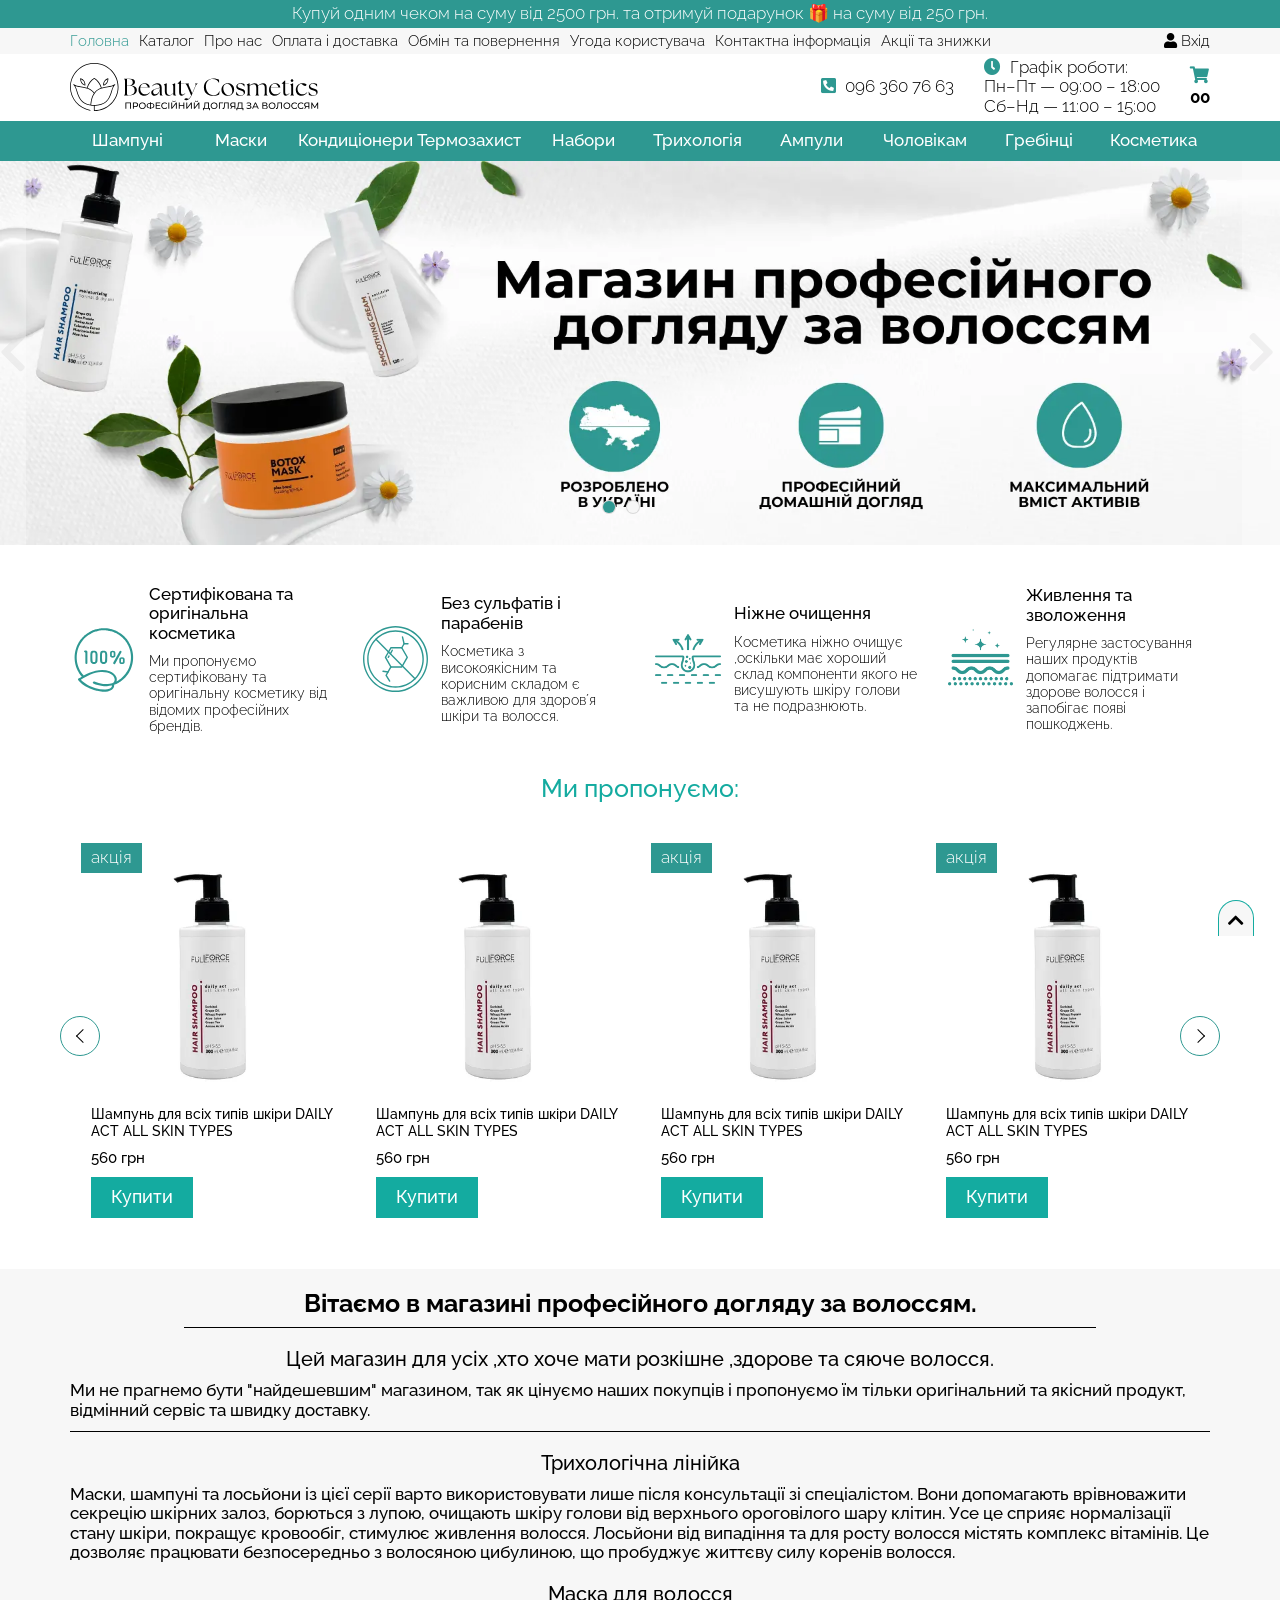
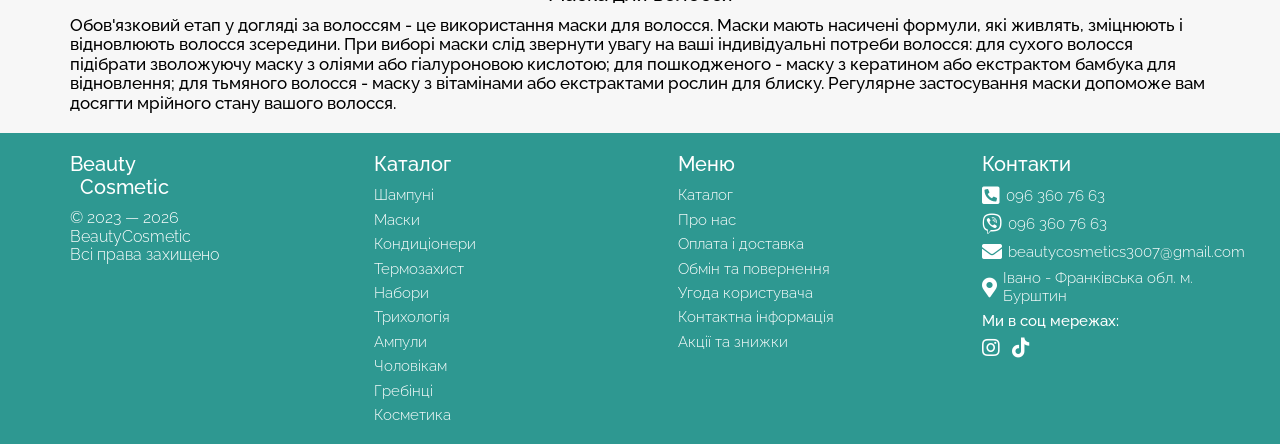
==== commit 31da9bc2: "create basket page" ====
--- a/index.html
+++ b/index.html
@@ -92,10 +92,7 @@
         <div class="header__brand--row">
           <div class="navbar__brand">
             <a href="index.html">
-              <picture>
-                <source srcset="img/logo/logo.webp" type="image/webp">
-                <img src="img/logo/logo.png" alt="logo" class="img">
-              </picture>
+              <img src="img/logo/logo.svg" alt="logo" class="img">
             </a>
           </div><!--/.navbar__brand-->
           <div class="navbar__content">
@@ -182,73 +179,63 @@
         <div class="about__block--row">
           <div class="about__content">
             <div class="about__content--picture">
-              <picture>
-                <source srcset="img/about/activ.webp" type="image/webp">
-                <img src="img/about/activ.png" alt="logo" class="img">
-              </picture>
+              <img src="img/about/sertyfikat.svg" alt="logo" class="img">
             </div><!--/.picture-->
             <div class="about__content--text">
               <h3>
-                Максимальний вміст активів
+                Сертифікована та оригінальна косметика
               </h3>
               <p>
-                Максимальний вміст активних 
-                компонентів - це ключ до найвищої ефективності 
-                та видимих результатів.
+                ️Ми пропонуємо сертифіковану та оригінальну косметику 
+                від відомих професійних брендів.
+              </p>
+            </div><!--/.text-->
+          </div><!--/.about__content-->
+          <div class="about__content">
+            <div class="about__content--picture">
+              <img src="img/about/sulfat.svg" alt="logo" class="img">
+            </div><!--/.picture-->
+            <div class="about__content--text">
+              <h3>
+                Без сульфатів і парабенів
+              </h3>
+              <p>
+                ️Косметика з високоякісним та корисним складом є 
+                важливою для здоровʼя шкіри та волосся.
               </p>
             </div><!--/.text-->
           </div><!--/.about__content-->
           <div class="about__content">
             <div class="about__content--picture">
               <picture>
-                <source srcset="img/about/tryhol.webp" type="image/webp">
-                <img src="img/about/tryhol.png" alt="logo" class="img">
+                <source srcset="img/about/clear.webp" type="image/webp">
+                <img src="img/about/clear.png" alt="logo" class="img">
               </picture>
             </div><!--/.picture-->
             <div class="about__content--text">
               <h3>
-                Трихологічна лінійка
+                Ніжне очищення
               </h3>
               <p>
-                Наша трихологічна лінійка - це результат 
-                досліджень і розробок в галузі трихології 
-                для забезпечення здоров'я та краси вашого волосся.
+                Косметика ніжно очищує ,оскільки має хороший склад 
+                компоненти якого не висушують шкіру голови та не подразнюють.
               </p>
             </div><!--/.text-->
           </div><!--/.about__content-->
           <div class="about__content">
             <div class="about__content--picture">
               <picture>
-                <source srcset="img/about/home.webp" type="image/webp">
-                <img src="img/about/home.png" alt="logo" class="img">
+                <source srcset="img/about/water.webp" type="image/webp">
+                <img src="img/about/water.png" alt="logo" class="img">
               </picture>
             </div><!--/.picture-->
             <div class="about__content--text">
               <h3>
-                Домашній та професійний догляд
+                Живлення та зволоження
               </h3>
               <p>
-                Обирайте нашу косметику для домашнього 
-                та професійного догляду і насолоджуйтесь 
-                красою і здоров'ям вашого волосся щодня.
-              </p>
-            </div><!--/.text-->
-          </div><!--/.about__content-->
-          <div class="about__content">
-            <div class="about__content--picture">
-              <picture>
-                <source srcset="img/about/ukraine.webp" type="image/webp">
-                <img src="img/about/ukraine.png" alt="logo" class="img">
-              </picture>
-            </div><!--/.picture-->
-            <div class="about__content--text">
-              <h3>
-                Розроблено та виготовлено в Україні
-              </h3>
-              <p>
-                Продукція бренду проходить 
-                суворий контроль якості та відповідає 
-                міжнародним стандартам безпеки.
+                ️Регулярне застосування наших продуктів допомагає 
+                підтримати здорове волосся і запобігає появі пошкоджень.
               </p>
             </div><!--/.text-->
           </div><!--/.about__content-->
@@ -448,112 +435,43 @@
                 цінуємо наших покупців і пропонуємо їм тільки оригінальний 
                 та якісний продукт, відмінний сервіс та швидку доставку.
               </p>
-
             </div><!--/.text-->
           </div><!--/.block__text-->
           <div class="block__text">
             <div class="block__text--title">
-              <h4>
-                ОЧИЩЕННЯ + ДОГЛЯД
-              </h4>
+              <h3>
+                ️Трихологічна лінійка 
+              </h3>
             </div><!--/.title-->
-            <div class="block__text--text text__center">
-              <p>
-                Професійні шампуні, бальзами та маски Full Force 
-                підходять як для салонного, так і для домашнього 
-                догляду. Ми створили щоденний шампунь для всіх типів шкіри, особливий 
-                зволожувальний шампунь для лагідного очищення та крем-шампунь для 
-                кучерів. Наші бальзами піклуються про волосся під час щоденного 
-                догляду, а також про волосся, що має особливі потреби: фарбоване, пошкоджене 
-                чи сухе. Маски та баттер-маски Full Force мають не лише одразу 
-                помітний результат, а і сприяють відновленню та наповненню 
-                кожної волосини. Вони надають блиск, силу вашому волоссю й, залежно 
-                від продукту, розгладжують полотно або навпаки, підтримують ваші 
-                кучері в природній доглянутій формі.
+            <div class="block__text--text">
+              <p>
+                Маски, шампуні та лосьйони із цієї серії варто використовувати 
+                лише після консультації зі спеціалістом. Вони допомагають 
+                врівноважити секрецію шкірних залоз, борються з лупою, 
+                очищають шкіру голови від верхнього ороговілого шару клітин. 
+                Усе це сприяє нормалізації стану шкіри, покращує кровообіг, 
+                стимулює живлення волосся. Лосьйони від випадіння та для росту 
+                волосся містять комплекс вітамінів. Це дозволяє працювати 
+                безпосередньо з волосяною цибулиною, що пробуджує життєву силу коренів волосся.
               </p>
             </div><!--/.text-->
           </div><!--/.block__text-->
           <div class="block__text">
             <div class="block__text--title">
-              <h4>
-                НЕЗМИВНИЙ ТЕРМОЗАХИСНИЙ ДОГЛЯД
-              </h4>
+              <h3>
+                ️️Маска для волосся 
+              </h3>
             </div><!--/.title-->
-            <div class="block__text--text text__center">
-              <p>
-                Запобігти пошкодженню завжди легше, ніж відновлювати 
-                спалене волосся після домашнього вирівнювання чи 
-                підкручення плойкою. Тому ми створили серію засобів 
-                із термозахистом, щоб ваше волосся залишалося здоровим 
-                та блискучим, навіть після температурних випробувань. 
-                Наші спреї, креми та олії-флюїд із цієї лінійки дбають 
-                про ваше волосся, роблять його блискучим по всій довжині, 
-                сприяють легкому розчісуванню та добре комбінуються з 
-                термостайлерами під час сушіння феном чи брашем. 
-                Можна використовувати в салоні та вдома.
-              </p>
-            </div><!--/.text-->
-          </div><!--/.block__text-->
-          <div class="block__text">
-            <div class="block__text--title">
-              <h4>
-                БУСТЕРНА СИСТЕМА РЕКОНСТРУКЦІЇ ВОЛОССЯ
-              </h4>
-            </div><!--/.title-->
-            <div class="block__text--text text__center">
-              <p>
-                Ця лінійка засобів розроблена виключно для салонних 
-                процедур. ЇЇ вже обрали для себе майстри з 
-                України, Польщі, Німеччини, Кіпру, Ірландії 
-                та Ізраїлю і наша географія розширюється. 
-                Power-бустери Full Force створені для 
-                підсилення масок, та використання в чистому вигляді під час 
-                процедур відновлення хімічно та механічно пошкодженого волосся, 
-                його протезування та процедур детоксу. Процедури з їхнім 
-                використанням мають винятковий ефект до / після. Це відновлене 
-                полотно, дзеркальний блиск, максимальне наповнення волосся по всій довжині.
-              </p>
-            </div><!--/.text-->
-          </div><!--/.block__text-->
-          <div class="block__text">
-            <div class="block__text--title">
-              <h4>
-                ЗАСОБИ ДЛЯ МАСЛЯНОГО ОБГОРТУВАННЯ
-              </h4>
-            </div><!--/.title-->
-            <div class="block__text--text text__center">
-              <p>
-                Процедура, що змінила уявлення про потенціал сухого 
-                та пористого волосся та одна з найпопулярніших послуг у майстрів, що 
-                працюють з Full Force. Концентрована формула гідрофільних олій, що за 
-                своїм жиро-кислотним складом підходять для відновлення ліпідного 
-                профілю волосся. До складу засобів входять олії авокадо та виноградних, 
-                абрикосових кісточок, олія макадамії, зародків пшениці, мигдалю та ефірні 
-                олії бергамоту та розмарину. Підходить для догляду за кучерями.
-              </p>
-            </div><!--/.text-->
-          </div><!--/.block__text-->
-          <div class="block__text">
-            <div class="block__text--title">
-              <h4>
-                ТРИХОЛОГІЧНА ЛІНІЙКА ДЛЯ ОЗДОРОВЛЕННЯ ШКІРИ ГОЛОВИ ТА ЛІКУВАННЯ ВИПАДІННЯ ВОЛОССЯ
-              </h4>
-            </div><!--/.title-->
-            <div class="block__text--text text__center">
-              <p>
-                Маски, шампуні та лосьйони із цієї серії варто використовувати 
-                лише після консультації зі спеціалістом. Вони допомагають 
-                врівноважити секрецію шкірних залоз, борються з лупою, очищають 
-                шкіру голови від верхнього ороговілого шару клітин. Усе це сприяє 
-                нормалізації стану шкіри, покращує кровообіг, стимулює живлення 
-                волосся. Наші лосьйони від випадіння та для росту волосся містять 
-                ефірні олії грейпфрута, чайного дерева та евкаліпту, екстракт дріжджів, 
-                серено повзучої, глікопротеїнів і полісахаридів, виділених із бобів сої, 
-                олігоелементів, поліпептидів та комплексу вітамінів. Це дозволяє працювати 
-                безпосередньо з волосяною цибулиною, що пробуджує життєву силу 
-                коренів волосся. Також ми пропонуємо кислотні пілінги з АНА, BHA, 
-                PHA кислотами для шкіри голови, що запускають відновлювальні процеси 
-                та рекомендовані при надмірній жировій секреції.
+            <div class="block__text--text">
+              <p>
+                Обов'язковий етап у догляді за волоссям - це використання маски для волосся. 
+                Маски мають насичені формули, які живлять, зміцнюють і відновлюють 
+                волосся зсередини. При виборі маски слід звернути увагу на ваші 
+                індивідуальні потреби волосся: для сухого волосся підібрати 
+                зволожуючу маску з оліями або гіалуроновою кислотою; для 
+                пошкодженого - маску з кератином або екстрактом бамбука для відновлення; 
+                для тьмяного волосся - маску з вітамінами або екстрактами рослин для блиску. 
+                Регулярне застосування маски допоможе вам досягти мрійного стану вашого волосся.
               </p>
             </div><!--/.text-->
           </div><!--/.block__text-->
@@ -800,11 +718,15 @@
   <script>window.jQuery || document.write('<script src="js/vendor/jquery-3.4.1.min.js"><\/script>');</script>
   <!--slick slider https://kenwheeler.github.io/slick/ -->
   <script src="js/vendor/slick.min.js"></script>
+  <!--lightbox galery https://lokeshdhakar.com/projects/lightbox2/ -->
+  <script src="../js/vendor/lightbox.min.js"></script>
   <!-- main script -->
   <script src="js/main.js"></script>
   <!-- mail script -->
   <script src="js/mail.js"></script>
   <!-- modal script -->
   <script src="js/modal.js"></script>
+  <!-- reviews script -->
+  <script src="../js/reviews.js"></script>
 </body>
 </html>
--- a/css/style.min.css
+++ b/css/style.min.css
@@ -1,3 +1,3 @@
-@import url("https://fonts.googleapis.com/css2?family=Raleway:wght@300;500;700&display=swap");html{line-height:1.15;-webkit-text-size-adjust:100%}main{display:block}hr{box-sizing:content-box;height:0;overflow:visible}pre{font-family:monospace, monospace;font-size:1em}a{background-color:transparent}abbr[title]{border-bottom:none;text-decoration:underline;-webkit-text-decoration:underline dotted;text-decoration:underline dotted}b,strong{font-weight:bolder}code,kbd,samp{font-family:monospace, monospace;font-size:1em}small{font-size:80%}sub,sup{font-size:75%;line-height:0;position:relative;vertical-align:baseline}sub{bottom:-0.25em}sup{top:-0.5em}img{border-style:none}button,input,optgroup,select,textarea{font-family:inherit;font-size:100%;line-height:1.15;margin:0}button,input{overflow:visible}button,select{text-transform:none}button,[type="button"],[type="reset"],[type="submit"]{-webkit-appearance:button}button::-moz-focus-inner,[type="button"]::-moz-focus-inner,[type="reset"]::-moz-focus-inner,[type="submit"]::-moz-focus-inner{border-style:none;padding:0}button:-moz-focusring,[type="button"]:-moz-focusring,[type="reset"]:-moz-focusring,[type="submit"]:-moz-focusring{outline:1px dotted ButtonText}fieldset{padding:0.35em 0.75em 0.625em}legend{box-sizing:border-box;color:inherit;display:table;max-width:100%;padding:0;white-space:normal}progress{vertical-align:baseline}textarea{overflow:auto}[type="checkbox"],[type="radio"]{box-sizing:border-box;padding:0}[type="number"]::-webkit-inner-spin-button,[type="number"]::-webkit-outer-spin-button{height:auto}[type="search"]{-webkit-appearance:textfield;outline-offset:-2px}[type="search"]::-webkit-search-decoration{-webkit-appearance:none}::-webkit-file-upload-button{-webkit-appearance:button;font:inherit}details{display:block}summary{display:list-item}template{display:none}[hidden]{display:none}.img{display:block;max-width:100%;height:auto}.text__left{text-align:left}.text__right{text-align:right}.text__center{text-align:center}.hide{display:none}.mt-6{margin-top:6rem}@media (max-width: 991px){.mt-6{margin-top:4rem}}@media (max-width: 768px){.mt-6{margin-top:2rem}}.mt-5{margin-top:5rem}.mt-4{margin-top:4rem}@media (max-width: 768px){.mt-4{margin-top:2rem}}.mt-3{margin-top:3rem}.mt-2{margin-top:2rem}@media (max-width: 991px){.mt-2{margin-top:1rem}}*{border:0}html{font-size:10px;-webkit-user-select:none;-moz-user-select:none;user-select:none}body{font-family:"Raleway",sans-serif;font-size:1.6rem;font-weight:300;-webkit-font-smoothing:antialiased;color:#000;margin:0;padding:0;background-color:#fff;overflow-x:hidden}*,*::before,*::after{box-sizing:border-box;-moz-box-sizing:border-box;-webkit-box-sizing:border-box}nav,footer,header,aside{display:block}h1,h2,h3,h4,h5,h6{margin:0;font-size:inherit;font-weight:300}p{margin:0}img{vertical-align:top}input{font-family:inherit}input::-ms-clear{display:none}button{font-family:inherit;cursor:pointer}button::-moz-focus-inner{padding:0;border:0}textarea{font-family:inherit}:focus{outline:none}:active{outline:none}a:focus{outline:none}.container{max-width:1340px;width:100%;padding-left:1rem;padding-right:1rem;margin:0 auto}@media (max-width: 1366px){.container{max-width:1160px}}@media (max-width: 991px){.container{max-width:980px}}@media (max-width: 768px){.container{max-width:740}}@media (max-width: 576px){.container{max-width:560px}}.container-fluid{width:100%;padding-left:1rem;padding-right:1rem;margin:0 auto}.header{width:100%}.header__baner{width:100%;background-color:#2e9891;padding:0.4rem 0}.header__baner--row{text-align:center}.header__baner--row h3{color:#fff;font-weight:300;font-size:1.7rem;font-family:"Raleway",sans-serif}.header__menu{width:100%;background-color:#f7f7f7;padding:0.4rem 0}.header__menu--row{display:flex;justify-content:space-between;align-items:center}.nav__menu{list-style-type:none;margin:0;padding:0;display:flex;align-items:center}.nav__menu--item{margin-right:1rem}.nav__menu--item:last-child{margin-right:0}.nav__menu--item .active{color:#2e9891}.nav__menu--link{text-decoration:none;font-family:"Raleway",sans-serif;color:#000;font-weight:300;font-size:1.5rem;transition:color 0.1s linear}.nav__menu--link:hover{cursor:pointer;color:#2e9891}.nav__login{display:flex;align-items:center}.nav__login--popup{display:block;text-decoration:none}.nav__login--popup i{font-size:1.5rem;color:#000;transition:color 0.1s linear}.nav__login--popup span{font-family:"Raleway",sans-serif;font-weight:300;font-size:1.5rem;color:#000;transition:color 0.1s linear}.nav__login--popup:hover{cursor:pointer}.nav__login--popup:hover i{color:#2e9891}.nav__login--popup:hover span{color:#2e9891}.header__brand{width:100%;padding:0.4rem 0;background-color:#fff}.header__brand--row{display:flex;align-items:center;justify-content:space-between}.navbar__brand{width:22%}.navbar__content{display:flex;align-items:center}.navbar__content--phone{margin-right:3rem}.navbar__content--phone i{font-size:1.7rem;color:#2e9891;margin-right:0.5rem}.navbar__content--phone a{text-decoration:none;font-family:"Raleway",sans-serif;font-weight:300;color:#000;font-size:1.7rem;transition:color 0.1s linear}.navbar__content--phone a:hover{cursor:pointer;color:#2e9891}.navbar__content--time{margin-right:3rem}.navbar__content--time P{font-family:"Raleway",sans-serif;font-weight:300;color:#000;font-size:1.7rem}.navbar__content--time P i{font-size:1.7rem;color:#2e9891;margin-right:0.5rem}.navbar__content--time P span{font-family:"Raleway",sans-serif;font-weight:300;color:#000;font-size:1.7rem}.navbar__content--basket{text-decoration:none;display:block}.navbar__content--basket i{font-size:1.7rem;color:#2e9891;margin-bottom:0.5rem;transition:color 0.1s linear}.navbar__content--basket p{font-family:"Raleway",sans-serif;font-weight:700;color:#000;font-size:1.7rem}.navbar__content--basket:hover{cursor:pointer}.navbar__content--basket:hover i{color:#000}.header__product{width:100%;background-color:#2e9891}.product__menu{margin:0;padding:0;list-style-type:none;display:flex}.product__menu--item{width:10%;height:4rem;transition:background-color 0.2s linear}.product__menu--item:hover{background-color:#14aba0}.product__menu--link{text-decoration:none;display:flex;align-items:center;justify-content:center;width:100%;height:100%;color:#fff;font-family:"Raleway",sans-serif;font-size:1.7rem;font-weight:500}.active__item{background-color:#14aba0}.burger__btn{display:none;width:2rem;height:2rem;margin-right:1rem;position:relative}.burger__btn span{display:block;background-color:#000;width:1.6rem;height:0.2rem;position:absolute;left:0.1rem;top:0.8rem;transition:background-color 0.2s linear, width 0.2s linear, transform 0.2s linear}.burger__btn span:first-child{top:0.4rem}.burger__btn span:last-child{top:1.2rem}.burger__btn:hover{cursor:pointer}.burger__btn:hover span{background-color:#2e9891}.burger__btn--active span:first-child{width:0}.burger__btn--active span:nth-child(2){transform:rotate(45deg)}.burger__btn--active span:nth-child(3){transform:rotate(-45deg)}.burger__btn--active span:last-child{width:0}.intro{width:100%}.intro__row{position:relative}.intro__slider--prev{position:absolute;z-index:5;top:0;left:0;height:100%;width:2%;display:flex;align-items:center;justify-content:center;background-color:rgba(255,255,255,0.3);transition:background-color 0.2s linear}.intro__slider--prev i{font-size:4.5rem;color:rgba(217,217,217,0.4);transition:color 0.2s linear}.intro__slider--prev:hover{background-color:rgba(255,255,255,0.6)}.intro__slider--prev:hover i{color:rgba(217,217,217,0.8)}.intro__slider--next{position:absolute;z-index:5;top:0;right:0;height:100%;width:3%;display:flex;align-items:center;justify-content:center;background-color:rgba(255,255,255,0.3);transition:background-color 0.2s linear}.intro__slider--next i{font-size:4.5rem;color:rgba(217,217,217,0.4);transition:color 0.2s linear}.intro__slider--next:hover{background-color:rgba(255,255,255,0.6)}.intro__slider--next:hover i{color:rgba(217,217,217,0.8)}.intro__slider--dots{margin:0;padding:0;position:absolute;z-index:5;bottom:8%;left:calc(50% - 38px);list-style-type:none;display:flex;align-items:center}.intro__slider--dots li{margin-right:1rem;width:1.4rem;height:1.4rem;border-radius:50%;border:2px solid #d9d9d9;display:flex;align-items:center;justify-content:center}.intro__slider--dots li:last-child{margin-right:0}.intro__slider--dots li button{font-size:0;color:transparent;width:1.2rem;height:1.2rem;border:none;background-color:#f7f7f7;border-radius:50%}.intro__slider--dots .slick-active button{background-color:#2e9891}.intro__link{position:absolute;top:0;left:0;z-index:2;display:block;width:100%;height:100%;background:transparent;text-decoration:none}.about__block{margin-top:4rem}.about__block--row{display:flex;justify-content:space-between}.about__content{width:23%;display:flex;align-items:center;justify-content:space-between}.about__content--picture{width:25%}.about__content--text{width:70%;text-align:left}.about__content--text h3{color:#000;font-family:"Raleway",sans-serif;font-weight:500;font-size:1.7rem;margin-bottom:1rem}.about__content--text p{color:#000;font-family:"Raleway",sans-serif;font-weight:300;font-size:1.4rem}.main__slider{margin-top:4rem}.main__slider--title{text-align:center;margin-bottom:4rem}.main__slider--title h2{font-family:"Raleway",sans-serif;font-weight:500;font-size:2.5rem;color:#14aba0}.main__slider--row{width:100%}.product__slider--prev{position:absolute;left:-1rem;top:calc(50% - 2rem);z-index:5;width:4rem;height:4rem;background-color:transparent;border:1px solid;border-color:#2e9891;border-radius:50%;display:flex;align-items:center;justify-content:center;transition:border-color 0.2s linear}.product__slider--prev span{display:block;width:1rem;height:1rem;border-top:1px solid #000;border-left:1px solid #000;transform:rotate(-45deg);margin-left:0.5rem}.product__slider--prev:hover{border-color:#000}.product__slider--next{position:absolute;right:-1rem;top:calc(50% - 2rem);z-index:5;width:4rem;height:4rem;background-color:transparent;border:1px solid;border-color:#2e9891;border-radius:50%;display:flex;align-items:center;justify-content:center;transition:border-color 0.2s linear}.product__slider--next span{display:block;width:1rem;height:1rem;border-top:1px solid #000;border-right:1px solid #000;transform:rotate(45deg);margin-right:0.5rem}.product__slider--next:hover{border-color:#000}.product__card{border:1px solid transparent;border-radius:4px;padding:1rem;margin:0 1rem;position:relative}.product__card--akcia{display:none;position:absolute;z-index:5;top:0;left:0;padding:0.5rem 1rem;background-color:#2e9891}.product__card--akcia span{color:#fff;font-family:"Raleway",sans-serif;font-weight:300;font-size:1.7rem}.product__card--img{margin-bottom:1rem;overflow:hidden}.product__card--title{margin-bottom:1rem}.product__card--title P{font-family:"Raleway",sans-serif;font-weight:500;color:#000;font-size:1.4rem}.product__card--price{margin-bottom:1rem}.product__card--price span{font-family:"Raleway",sans-serif;font-weight:500;color:#000;font-size:1.5rem}.product__card--btn button{font-family:"Raleway",sans-serif;font-weight:500;color:#fff;font-size:1.8rem;background-color:#14aba0;padding:1rem 2rem;transition:background-color 0.1s linear}.product__card--btn button:hover{background-color:#2e9891}.product__card--btn button:active{transform:scale(0.98)}.product__card:hover{border:1px solid #14aba0;box-shadow:3px -3px 15px #14aba0}.about__us{margin-top:4rem;background-color:#f7f7f7;padding-top:2rem;padding-bottom:2rem}.about__title{text-align:center;border-bottom:1px solid #000;width:80%;padding-bottom:1rem;margin:0 auto 2rem auto}.about__title h2{font-family:"Raleway",sans-serif;font-weight:700;font-size:2.5rem;color:#000}.block__text{width:80%;margin:0 auto 2rem auto}.block__text--title{text-align:center;margin-bottom:1rem}.block__text--title h3{font-family:"Raleway",sans-serif;font-weight:500;font-size:2rem;color:#000}.block__text--title h4{font-family:"Raleway",sans-serif;font-size:2rem;font-weight:500;color:#14aba0;text-transform:uppercase}.block__text--text p{margin-bottom:1rem;font-family:"Raleway",sans-serif;font-weight:500;color:#000;font-size:1.7rem}.block__text--text p:last-child{margin-bottom:0}.block__text:last-child{margin:0 auto 0 auto}.block__text:nth-child(2){border-bottom:1px solid #000;padding-bottom:1rem}.footer{padding-top:2rem;padding-bottom:2rem;background-color:#2e9891}.footer__row{display:flex;align-items:flex-start;justify-content:space-between}.footer__brand{width:20%}.footer__brand--logo{margin-bottom:1rem}.footer__brand--logo p{font-family:"Raleway",sans-serif;font-weight:500;font-size:2rem;color:#fff}.footer__brand--logo p:last-child{margin-left:1rem}.footer__brand--copy{font-weight:300;font-size:1.6rem;color:#fff;font-family:"Raleway",sans-serif}.footer__catalog{width:20%}.footer__catalog--title{margin-bottom:1rem}.footer__catalog--title h3{font-family:"Raleway",sans-serif;color:#fff;font-weight:500;font-size:2rem}.footer__catalog--menu{margin:0;padding:0;list-style-type:none}.footer__catalog--menu li{margin-bottom:0.6rem}.footer__catalog--menu li:last-child{margin-bottom:0}.footer__catalog--menu li a{text-decoration:none;color:#fff;font-family:"Raleway",sans-serif;font-weight:300;font-size:1.5rem;transition:color 0.2s linear}.footer__catalog--menu li a:hover{color:#000}.footer__menu{width:20%}.footer__menu--title{margin-bottom:1rem}.footer__menu--title h3{font-family:"Raleway",sans-serif;color:#fff;font-weight:500;font-size:2rem}.footer__menu--menu{margin:0;padding:0;list-style-type:none}.footer__menu--menu li{margin-bottom:0.6rem}.footer__menu--menu li:last-child{margin-bottom:0}.footer__menu--menu li a{text-decoration:none;color:#fff;font-family:"Raleway",sans-serif;font-weight:300;font-size:1.5rem;transition:color 0.2s linear}.footer__menu--menu li a:hover{color:#000}.footer__contact{width:20%}.footer__contact--title{margin-bottom:1rem}.footer__contact--title h3{font-family:"Raleway",sans-serif;color:#fff;font-weight:500;font-size:2rem}.adres__phone{display:flex;align-items:center;margin-bottom:0.8rem}.adres__phone i{color:#fff;font-size:2rem;margin-right:0.6rem;transition:color 0.2s linear}.adres__phone a{text-decoration:none;font-family:"Raleway",sans-serif;font-weight:300;color:#fff;font-size:1.5rem;transition:color 0.2s linear}.adres__phone:hover i{color:#000}.adres__phone:hover a{color:#000}.adres__telegram{display:flex;align-items:center;margin-bottom:0.8rem}.adres__telegram i{color:#fff;font-size:2rem;margin-right:0.6rem;transition:color 0.2s linear}.adres__telegram a{text-decoration:none;font-family:"Raleway",sans-serif;font-weight:300;color:#fff;font-size:1.5rem;transition:color 0.2s linear}.adres__telegram:hover i{color:#000}.adres__telegram:hover a{color:#000}.adres__mail{display:flex;align-items:center;margin-bottom:0.8rem}.adres__mail i{color:#fff;font-size:2rem;margin-right:0.6rem;transition:color 0.2s linear}.adres__mail a{text-decoration:none;font-family:"Raleway",sans-serif;font-weight:300;color:#fff;font-size:1.5rem;transition:color 0.2s linear}.adres__mail:hover i{color:#000}.adres__mail:hover a{color:#000}.adres__map{display:flex;align-items:center;margin-bottom:0.8rem}.adres__map i{color:#fff;font-size:2rem;margin-right:0.6rem}.adres__map span{text-decoration:none;font-family:"Raleway",sans-serif;font-weight:300;color:#fff;font-size:1.5rem}.adres__social p{margin-bottom:0.8rem;font-family:"Raleway",sans-serif;color:#fff;font-weight:500;font-size:1.5rem}.adres__social a{text-decoration:none;margin-right:0.8rem}.adres__social a:last-child{margin-right:0}.adres__social a i{color:#fff;font-size:2rem;transition:color 0.2s linear}.adres__social a:hover i{color:#000}.back__top{position:fixed;right:2%;bottom:-3.6rem;z-index:10;width:3.6rem;height:3.6rem;background-color:#f7f7f7;border:1px solid;border-color:#14aba0;border-radius:50%;border-bottom-left-radius:0;border-bottom-right-radius:0;border-bottom:none;display:flex;align-items:center;justify-content:center;transition:bottom 0.2s linear, border-color 0.2s linear}.back__top--content{position:relative}.back__top--content span{position:absolute;top:calc(50% - 1rem);left:-7rem;padding:0.3rem 0.6rem;background-color:#000;color:#fff;font-family:"Raleway",sans-serif;font-weight:300;font-size:1.2rem;border-radius:2px;visibility:hidden;opacity:0;transition:opacity 0.2s linear, visibility 0.2s linear}.back__top--content span::after{position:absolute;right:-10%;top:calc(50% - 4px);content:"";width:0;height:0;border-top:4px solid rgba(0,0,0,0);border-bottom:4px solid rgba(0,0,0,0);border-left:4px solid #000}.back__top--content i{font-size:1.8rem;margin-top:0.5rem}.back__top:hover{cursor:pointer;border-color:#000}.back__top:hover .back__top--content span{visibility:visible;opacity:1}.back__top--active{bottom:0}.about__me{background-color:#f7f7f7;padding-top:4rem;padding-bottom:4rem}.me__title h3{font-weight:700;font-size:2.5rem;color:#000;font-family:"Raleway",sans-serif}.me__text{margin-top:1rem}.me__text p{font-family:"Raleway",sans-serif;color:#000;font-size:1.7rem;font-weight:500}.me__text p span{font-weight:700}.me__list{margin:0;padding:0;margin-top:4rem;list-style-type:disc}.me__list p{margin-bottom:1rem;font-family:"Raleway",sans-serif;color:#000;font-weight:700;font-size:2.5rem}.me__list p:last-child{margin-bottom:0}.me__list li{margin-bottom:2rem}.me__list li:last-child{margin-bottom:0}.me__list li p{font-weight:500;font-size:1.7rem}.me__list li p span{font-weight:700}.dostavka{background-color:#f7f7f7;padding:4rem 0}.dostavka__title{margin-bottom:1rem}.dostavka__title h3{font-family:"Raleway",sans-serif;color:#000;font-size:2.5rem;font-weight:700}.dostavka__suptitle{margin-bottom:1rem}.dostavka__suptitle h3{font-family:"Raleway",sans-serif;color:#000;font-weight:700;font-size:1.7rem}.dostavka__block{margin-bottom:1rem}.dostavka__block--title{display:flex;align-items:center;margin-bottom:1rem}.dostavka__block--title picture{width:2%;margin-right:0.6rem}.dostavka__block--title span{font-family:"Raleway",sans-serif;color:#000;font-weight:700;font-size:1.7rem}.dostavka__block--text p{color:#000;font-weight:300;font-family:"Raleway",sans-serif;font-size:1.7rem;margin-bottom:1rem}.dostavka__block--text p span{font-weight:700}.dostavka__block--text p:last-child{margin-bottom:0}.oplata__block{border-top:1px solid #000;padding-top:1rem}.oplata__block--title{margin-bottom:1rem}.oplata__block--title h3{font-family:"Raleway",sans-serif;color:#000;font-weight:700;font-size:1.7rem}.oplata__block--text p{font-family:"Raleway",sans-serif;color:#000;font-weight:300;font-size:1.7rem;margin-bottom:1rem}.oplata__block--text p:first-child{display:flex;align-items:center}.oplata__block--text p img{margin-left:1rem}.oplata__block--text p:last-child{margin-bottom:0;font-weight:700}.oplata__block--text p span{font-weight:700}.obmin{background-color:#f7f7f7;padding:4rem 0}.obmin__row--title{margin-bottom:2rem}.obmin__row--title h3{font-family:"Raleway",sans-serif;color:#000;font-size:2.5rem;font-weight:700}.obmin__row--block{margin-bottom:2rem}.obmin__row--block h3{font-family:"Raleway",sans-serif;color:#000;font-size:1.7rem;font-weight:700;margin-bottom:1rem}.obmin__row--block h3 a{color:#2e9891;margin-left:0.5rem;text-decoration:underline;transition:color 0.2s linear}.obmin__row--block h3 a:hover{color:#000}.obmin__row--block P{font-family:"Raleway",sans-serif;color:#000;font-size:1.7rem;font-weight:300;margin-bottom:1rem}.obmin__row--block P:last-child{margin-bottom:0}.obmin__row--block P span{font-weight:700}.obmin__row--block P a{text-decoration:underline;color:#2e9891;transition:color 0.2s linear;font-weight:700;margin:0 0.5rem}.obmin__row--block P a:hover{color:#000;cursor:pointer}.contact__title{margin-bottom:6rem}@media (max-width: 991px){.contact__title{margin-bottom:4rem}}@media (max-width: 768px){.contact__title{margin-bottom:2rem}}.contact__title--title{text-align:center}.contact__title h1{text-transform:uppercase;font-family:"Raleway",sans-serif;color:#000;font-size:2.5rem;font-weight:700;border-bottom:1px solid #14aba0;display:inline}.contact__block{margin-bottom:6rem}@media (max-width: 991px){.contact__block{margin-bottom:4rem}}@media (max-width: 768px){.contact__block{margin-bottom:2rem}}.contact__block--row{display:flex;justify-content:space-between;align-items:flex-start}.contact__address{width:46%}.contact__address--line{margin-bottom:2rem;display:flex;align-items:center}.contact__address--line:last-child{margin-bottom:0}.contact__address--line i{color:#14aba0;font-size:2.5rem;margin-right:1rem}.contact__address--line span{color:#000;font-weight:500;font-family:"Raleway",sans-serif;font-size:1.7rem}.contact__form{width:46%}.contact__form--block{width:100%;position:relative;margin-bottom:4.5rem}.contact__form--block i{position:absolute;bottom:0;left:0;font-size:2.5rem;color:#14aba0}.contact__form--block input{font-weight:500;font-size:1.7rem;color:#000;font-family:"Raleway",sans-serif;position:absolute;bottom:0;right:0;width:93%;height:3.5rem;border:none;background-color:transparent;border-bottom:1px solid #d9d9d9}.contact__form--block input:focus{outline:none;border-bottom-color:#2e9891}@media (max-width: 768px){.contact__form--block input{font-size:1.6rem}}.contact__form--block label{position:relative;top:-1rem;left:9%;font-size:1.7rem;font-weight:500;color:#000;font-family:"Raleway",sans-serif;transition:font-size 0.1s linear, top 0.1s linear}.contact__form--block textarea{font-weight:500;font-size:1.7rem;color:#000;font-family:"Raleway",sans-serif;position:absolute;bottom:0;right:0;width:93%;height:4rem;border:none;background-color:transparent;border-bottom:1px solid #d9d9d9;resize:none}.contact__form--block textarea:focus{outline:none;border-bottom-color:#2e9891}@media (max-width: 768px){.contact__form--block textarea{font-size:1.6rem}}@media (max-width: 768px){.contact__form--block{margin-bottom:3.5rem}}.contact__form--button{margin-bottom:1.5rem}.contact__form--button button{border:none;background-color:transparent;font-family:"Raleway",sans-serif;font-size:1.7rem;color:#000;font-weight:500;margin:0;padding:1.5rem;background-color:#f7f7f7;border:1px solid #f7f7f7;transition:background-color 0.2s linear, color 0.2s linear}.contact__form--button button i{margin-left:0.5rem;color:#000;font-size:1.7rem;transition:color 0.2s linear}.contact__form--button button:hover{background-color:#2e9891;color:#fff;cursor:pointer}.contact__form--button button:hover i{color:#fff}.contact__form--button button:active{transform:scale(0.97)}@media (max-width: 991px){.contact__form--button{margin-bottom:1rem}}.error__text{width:100%;height:2.2rem;font-family:"Raleway",sans-serif;font-weight:500;font-size:1.7rem;color:#2e9891}#name:focus ~ label[for="name"]{font-size:1.2rem;top:-2.7rem}#email:focus ~ label[for="email"]{font-size:1.2rem;top:-2.7rem}#phone:focus ~ label[for="phone"]{font-size:1.2rem;top:-2.7rem}#message:focus ~ label[for="message"]{font-size:1.2rem;top:-3.5rem}.contact__line{margin-bottom:6rem}@media (max-width: 991px){.contact__line{margin-bottom:4rem}}@media (max-width: 768px){.contact__line{margin-bottom:2rem}}.contact__line--line{width:100%;height:0.1rem}.contact__line--line hr{background-color:#14aba0;width:100%;height:100%;display:block}.promotion{background-color:#f7f7f7;padding:4rem 0}.promotion__row--title{margin-bottom:2rem}.promotion__row--title h2{font-family:"Raleway",sans-serif;color:#000;font-weight:700;font-size:2.5rem}.promotion__row--content p{margin-bottom:1rem;font-family:"Raleway",sans-serif;color:#000;font-weight:300;font-size:1.7rem}.promotion__row--content p:last-child{margin-bottom:0}.promotion__row--content p span{font-weight:500}.oferta{padding:4rem 0;background-color:#f7f7f7}.oferta__row--title{margin-bottom:2rem}.oferta__row--title h2{font-family:"Raleway",sans-serif;color:#000;font-size:2.5rem;font-weight:700;margin-bottom:0.2rem}.oferta__row--title h3{font-family:"Raleway",sans-serif;color:#000;font-size:1.7rem;font-weight:500}.oferta__row--text{margin-bottom:2rem}.oferta__row--text p{color:#000;font-family:"Raleway",sans-serif;font-weight:300;font-size:1.7rem}.oferta__row--text p a{text-decoration:none;color:#2e9891;font-weight:500;transition:color 0.2s linear}.oferta__row--text p a:hover{color:#000}.oferta__row--list{margin:0;padding:0 0 0 1.5rem;list-style-type:decimal}.oferta__row--list li{margin-bottom:1rem}.oferta__row--list li:last-child{margin-bottom:0}.oferta__row--list li p{margin-left:-1.5rem;margin-bottom:0.3rem;font-family:"Raleway",sans-serif;color:#000;font-weight:300;font-size:1.7rem}.oferta__row--list li p:first-child{margin-left:0}.oferta__row--list li p:last-child{margin-bottom:0}.catalog{padding:4rem 0}.catalog__row--title{display:flex;align-items:center;justify-content:space-between}.catalog__row--content{margin-top:4rem}.catalog__title h3{font-family:"Raleway",sans-serif;color:#000;font-weight:700;font-size:2.5rem}.catalog__sort{display:flex;align-items:center}.catalog__sort h4{font-family:"Raleway",sans-serif;color:#000;font-weight:300;font-size:1.7rem}.catalog__sort--radio{margin-left:1rem;display:flex;border:1px solid #d9d9d9}.catalog__sort--radio input{-webkit-appearance:none;-moz-appearance:none;appearance:none}.catalog__sort--radio input:checked+label{background-color:#14aba0;color:#fff}.catalog__sort--radio label{padding:0.5rem 1.5rem;display:block;font-family:"Raleway",sans-serif;color:#000;font-weight:300;font-size:1.7rem;background-color:#f7f7f7}.catalog__sort--radio label:hover{cursor:pointer}.catalog__sort--radio label:nth-child(4){border-left:1px solid #d9d9d9;border-right:1px solid #d9d9d9}.catalog__sort--radio label:nth-child(6){border-right:1px solid #d9d9d9}.catalog__tovariv{display:flex;align-items:flex-start;flex-wrap:wrap}.catalog__tovariv .product__card{width:22%;margin-bottom:4rem}.catalog__tovariv .product__card:last-child{margin-bottom:0}.pagination{margin-top:4rem;text-align:center}.pagination__link{display:inline-block;font-family:"Raleway",sans-serif;text-decoration:none;color:#000;font-size:1.5rem;border:1px solid #d9d9d9;width:3rem;height:3rem;background-color:#f7f7f7;line-height:2.8rem;margin-left:0.2rem}.pagination__link:first-child{margin-left:0}.pagination__link--current{background-color:#2e9891;color:#fff}.tovar{padding:4rem 0}.tovar__title{margin-bottom:2rem}.tovar__title h3{color:#000;font-family:"Raleway",sans-serif;font-weight:500;font-size:2.5rem;margin-bottom:0.5rem}.tovar__title p{color:#14aba0;font-family:"Raleway",sans-serif;font-size:1.7rem;font-weight:300}.tovar__block{display:flex;align-items:flex-start;justify-content:space-between}.tovar__block--galery{width:49%}.tovar__block--opys{width:49%}.img__b{width:100%;display:flex;align-items:center;justify-content:center;margin-bottom:2rem}.img__sm{display:flex;justify-content:center}.img__sm a{display:block;width:20%;margin-right:1rem;text-decoration:none}.img__sm a:last-child{margin-right:0}.block__price{margin-bottom:1.5rem}.block__price span{font-family:"Raleway",sans-serif;font-weight:500;color:#000;font-size:1.7rem}.block__title{margin-bottom:0.5rem}.block__title p{font-family:"Raleway",sans-serif;font-weight:500;color:#000;font-size:1.7rem}.block__size{margin-bottom:1.5rem}.block__size input{-webkit-appearance:none;-moz-appearance:none;appearance:none;display:none}.block__size input:checked+label{background-color:#14aba0;color:#fff}.block__size label{padding:0.5rem 1.5rem;font-family:"Raleway",sans-serif;color:#000;font-weight:500;font-size:1.7rem;background-color:#d9d9d9;display:inline-block}.block__size label:hover{cursor:pointer}.block__btn{margin-bottom:1.5rem}.block__btn button{font-family:"Raleway",sans-serif;font-weight:500;color:#fff;font-size:1.8rem;background-color:#14aba0;padding:1rem 2rem;transition:background-color 0.1s linear}.block__btn button:hover{background-color:#2e9891}.block__btn button:active{transform:scale(0.98)}.block__opys{border-top:1px solid #000;border-bottom:1px solid #000;padding:1rem 0}.block__opys--option h3{font-family:"Raleway",sans-serif;font-weight:500;color:#000;font-size:1.7rem;margin-bottom:1rem}.block__opys--option div{display:flex;margin-bottom:1rem}.block__opys--option div:last-child{margin-bottom:0}.block__opys--option div p{font-family:"Raleway",sans-serif;font-weight:500;color:#000;font-size:1.3rem}.block__opys--option div p:first-child{font-weight:300;width:25%}.block__opys--title{margin:1.5rem 0}.block__opys--title h3{font-family:"Raleway",sans-serif;font-weight:500;color:#14aba0;font-size:2rem}.block__opys--description{border-top:1px solid #000;padding-top:1.5rem;margin-bottom:1.5rem}.block__opys--description h4{font-family:"Raleway",sans-serif;color:#000;font-size:1.7rem;font-weight:500;margin-bottom:0.5rem}.block__opys--description p{font-family:"Raleway",sans-serif;color:#000;font-size:1.5rem;font-weight:300}.block__opys--use{border-top:1px solid #000;padding-top:1.5rem;margin-bottom:1.5rem}.block__opys--use h4{font-family:"Raleway",sans-serif;color:#000;font-size:1.7rem;font-weight:500;margin-bottom:0.5rem}.block__opys--use p{font-family:"Raleway",sans-serif;color:#000;font-size:1.5rem;font-weight:300}.block__opys--contains{border-top:1px solid #000;padding-top:1.5rem}.block__opys--contains h4{font-family:"Raleway",sans-serif;color:#000;font-size:1.7rem;font-weight:500;margin-bottom:0.5rem}.block__opys--contains p{font-family:"Raleway",sans-serif;color:#000;font-size:1.5rem;font-weight:300}.modal{position:fixed;top:0;left:0;z-index:2000;width:100%;height:100vh;opacity:0;transform-origin:center center;transform:scale(0);visibility:hidden;transition:transform 0.5s linear, opacity 0.5s linear, visibility 0.5s linear}.modal__open{transform:scale(1);opacity:1;visibility:visible}.modal__mask{width:100%;height:100%;display:flex;align-items:center;justify-content:center;background-color:rgba(0,0,0,0.7)}.modal__content{position:relative;width:38%;background-color:#fff;padding:2rem}.modal__content--close{text-align:right}.modal__content--close button{border:none;background-color:transparent}.modal__content--close button i{font-size:2.6rem;color:#d9d9d9;transition:color 0.2s linear}.modal__content--close button:focus{outline:none}.modal__content--close button:hover{cursor:pointer}.modal__content--close button:hover i{color:#000}.modal__content--tabs{margin-bottom:-1px}.modal__content--body{border:1px solid #d9d9d9;padding:3rem}.modal__content--active{display:none}.switch__tabs{background-color:#fff;font-family:"Raleway",sans-serif;font-weight:700;font-size:1.7rem;color:#000;padding:0 2.5rem;border:1px solid #d9d9d9;margin-right:-5px;height:4.6rem;line-height:4.7rem}.switch__tabs--active{border-bottom:0}.switch__tabs--active:hover{cursor:default}.modal__login{display:none}.modal__login--active{display:block}.login__form--block{display:flex;flex-direction:column;align-items:flex-start;margin-bottom:0.3rem}.login__form--block label{font-family:"Raleway",sans-serif;color:#000;font-weight:300;font-size:1.7rem;margin-bottom:0.5rem}.login__form--block input{border:1px solid #d9d9d9;width:100%;height:4rem;padding-left:1rem;margin-bottom:0.5rem}.login__form--block input:focus{border:1px solid #14aba0}.login__form--block p{font-weight:500;font-family:"Raleway",sans-serif;font-size:1.3rem;color:#14aba0;opacity:0;visibility:hidden}.login__form--button button{background-color:#d9d9d9;font-family:"Raleway",sans-serif;font-size:1.7rem;color:#000;font-weight:500;margin:0;padding:1.2rem 1rem;border:1px solid #d9d9d9;transition:background-color 0.2s linear, color 0.2s linear}.login__form--button button i{margin-left:0.5rem;color:#000;font-size:1.7rem;transition:color 0.2s linear}.login__form--button button:hover{background-color:#2e9891;color:#fff;cursor:pointer}.login__form--button button:hover i{color:#fff}.login__form--button button:active{transform:scale(0.97)}.login__form--button button:last-child{margin-left:1.5rem;background-color:transparent;border:none}.login__form--button button:last-child:hover{color:#2e9891}.modal__register{display:none}.modal__register--active{display:block}.register__form--block{display:flex;flex-direction:column;align-items:flex-start;margin-bottom:0.3rem}.register__form--block label{font-family:"Raleway",sans-serif;color:#000;font-weight:300;font-size:1.7rem;margin-bottom:0.5rem}.register__form--block input{border:1px solid #d9d9d9;width:100%;height:4rem;padding-left:1rem;margin-bottom:0.5rem}.register__form--block input:focus{border:1px solid #14aba0}.register__form--block p{font-weight:500;font-family:"Raleway",sans-serif;font-size:1.3rem;color:#14aba0;opacity:0;visibility:hidden}.register__form--button button{background-color:#d9d9d9;font-family:"Raleway",sans-serif;font-size:1.7rem;color:#000;font-weight:500;margin:0;padding:1.2rem 1rem;border:1px solid #d9d9d9;transition:background-color 0.2s linear, color 0.2s linear}.register__form--button button i{margin-left:0.5rem;color:#000;font-size:1.7rem;transition:color 0.2s linear}.register__form--button button:hover{background-color:#2e9891;color:#fff;cursor:pointer}.register__form--button button:hover i{color:#fff}.register__form--button button:active{transform:scale(0.97)}.register__oferta{margin-top:0.5rem}.register__oferta p{font-family:"Raleway",sans-serif;font-weight:300;color:#000;font-size:1.3rem}.register__oferta a{font-family:"Raleway",sans-serif;font-weight:500;color:#000;font-size:1.3rem;text-decoration:none;transition:color 0.2s linear}.register__oferta a:hover{color:#2e9891;cursor:pointer}.modal__recover{display:none;width:38%;background-color:#fff;padding:2rem}.modal__recover--active{display:block}.recover__close{text-align:right}.recover__close button{border:none;background-color:transparent}.recover__close button i{font-size:2.6rem;color:#d9d9d9;transition:color 0.2s linear}.recover__close button:focus{outline:none}.recover__close button:hover{cursor:pointer}.recover__close button:hover i{color:#000}.recover__title{-moz-text-align-last:left;text-align-last:left;margin-bottom:1rem}.recover__title h3{font-family:"Raleway",sans-serif;color:#000;font-weight:500;font-size:2.7rem}.recover__text{text-align:left;margin-bottom:1rem}.recover__text p{font-family:"Raleway",sans-serif;color:#000;font-size:1.7rem;font-weight:300}.revover__form--block{display:flex;flex-direction:column;align-items:flex-start;margin-bottom:0.3rem}.revover__form--block label{font-family:"Raleway",sans-serif;color:#000;font-weight:300;font-size:1.7rem;margin-bottom:0.5rem}.revover__form--block input{border:1px solid #d9d9d9;width:100%;height:4rem;padding-left:1rem;margin-bottom:0.5rem}.revover__form--block input:focus{border:1px solid #14aba0}.revover__form--block p{font-weight:500;font-family:"Raleway",sans-serif;font-size:1.3rem;color:#14aba0;opacity:0;visibility:hidden}.revover__form--button button{background-color:#d9d9d9;font-family:"Raleway",sans-serif;font-size:1.7rem;color:#000;font-weight:500;margin:0;padding:1.2rem 1rem;border:1px solid #d9d9d9;transition:background-color 0.2s linear, color 0.2s linear}.revover__form--button button i{margin-left:0.5rem;color:#000;font-size:1.7rem;transition:color 0.2s linear}.revover__form--button button:hover{background-color:#2e9891;color:#fff;cursor:pointer}.revover__form--button button:hover i{color:#fff}.revover__form--button button:active{transform:scale(0.97)}.slick-slider{position:relative;-webkit-user-select:none;-moz-user-select:none;user-select:none;touch-action:pan-y;-webkit-tap-highlight-color:transparent}.slick-list{position:relative;overflow:hidden;margin:0;padding:0}.slick-list:focus{outline:none}.slick-slider .slick-track,.slick-slider .slick-list{transform:translate3d(0, 0, 0)}.slick-track{position:relative;left:0;top:0;margin-left:auto;margin-right:auto}.slick-slide{float:left;height:100%;min-height:1px}[dir="rtl"] .slick-slide{float:right}
+@import url("https://fonts.googleapis.com/css2?family=Raleway:wght@300;500;700&display=swap");html{line-height:1.15;-webkit-text-size-adjust:100%}main{display:block}hr{box-sizing:content-box;height:0;overflow:visible}pre{font-family:monospace, monospace;font-size:1em}a{background-color:transparent}abbr[title]{border-bottom:none;text-decoration:underline;-webkit-text-decoration:underline dotted;text-decoration:underline dotted}b,strong{font-weight:bolder}code,kbd,samp{font-family:monospace, monospace;font-size:1em}small{font-size:80%}sub,sup{font-size:75%;line-height:0;position:relative;vertical-align:baseline}sub{bottom:-0.25em}sup{top:-0.5em}img{border-style:none}button,input,optgroup,select,textarea{font-family:inherit;font-size:100%;line-height:1.15;margin:0}button,input{overflow:visible}button,select{text-transform:none}button,[type="button"],[type="reset"],[type="submit"]{-webkit-appearance:button}button::-moz-focus-inner,[type="button"]::-moz-focus-inner,[type="reset"]::-moz-focus-inner,[type="submit"]::-moz-focus-inner{border-style:none;padding:0}button:-moz-focusring,[type="button"]:-moz-focusring,[type="reset"]:-moz-focusring,[type="submit"]:-moz-focusring{outline:1px dotted ButtonText}fieldset{padding:0.35em 0.75em 0.625em}legend{box-sizing:border-box;color:inherit;display:table;max-width:100%;padding:0;white-space:normal}progress{vertical-align:baseline}textarea{overflow:auto}[type="checkbox"],[type="radio"]{box-sizing:border-box;padding:0}[type="number"]::-webkit-inner-spin-button,[type="number"]::-webkit-outer-spin-button{height:auto}[type="search"]{-webkit-appearance:textfield;outline-offset:-2px}[type="search"]::-webkit-search-decoration{-webkit-appearance:none}::-webkit-file-upload-button{-webkit-appearance:button;font:inherit}details{display:block}summary{display:list-item}template{display:none}[hidden]{display:none}.img{display:block;max-width:100%;height:auto}.text__left{text-align:left}.text__right{text-align:right}.text__center{text-align:center}.hide{display:none}.mt-6{margin-top:6rem}@media (max-width: 991px){.mt-6{margin-top:4rem}}@media (max-width: 768px){.mt-6{margin-top:2rem}}.mt-5{margin-top:5rem}.mt-4{margin-top:4rem}@media (max-width: 768px){.mt-4{margin-top:2rem}}.mt-3{margin-top:3rem}.mt-2{margin-top:2rem}@media (max-width: 991px){.mt-2{margin-top:1rem}}*{border:0}html{font-size:10px;-webkit-user-select:none;-moz-user-select:none;user-select:none}body{font-family:"Raleway",sans-serif;font-size:1.6rem;font-weight:300;-webkit-font-smoothing:antialiased;color:#000;margin:0;padding:0;background-color:#fff;overflow-x:hidden}*,*::before,*::after{box-sizing:border-box;-moz-box-sizing:border-box;-webkit-box-sizing:border-box}nav,footer,header,aside{display:block}h1,h2,h3,h4,h5,h6{margin:0;font-size:inherit;font-weight:300}p{margin:0}img{vertical-align:top}input{font-family:inherit}input::-ms-clear{display:none}button{font-family:inherit;cursor:pointer}button::-moz-focus-inner{padding:0;border:0}textarea{font-family:inherit}:focus{outline:none}:active{outline:none}a:focus{outline:none}.container{max-width:1340px;width:100%;padding-left:1rem;padding-right:1rem;margin:0 auto}@media (max-width: 1366px){.container{max-width:1160px}}@media (max-width: 991px){.container{max-width:980px}}@media (max-width: 768px){.container{max-width:740}}@media (max-width: 576px){.container{max-width:560px}}.container-fluid{width:100%;padding-left:1rem;padding-right:1rem;margin:0 auto}.header{width:100%}.header__baner{width:100%;background-color:#2e9891;padding:0.4rem 0}.header__baner--row{text-align:center}.header__baner--row h3{color:#fff;font-weight:300;font-size:1.7rem;font-family:"Raleway",sans-serif}.header__menu{width:100%;background-color:#f7f7f7;padding:0.4rem 0}.header__menu--row{display:flex;justify-content:space-between;align-items:center}.nav__menu{list-style-type:none;margin:0;padding:0;display:flex;align-items:center}.nav__menu--item{margin-right:1rem}.nav__menu--item:last-child{margin-right:0}.nav__menu--item .active{color:#2e9891}.nav__menu--link{text-decoration:none;font-family:"Raleway",sans-serif;color:#000;font-weight:300;font-size:1.5rem;transition:color 0.1s linear}.nav__menu--link:hover{cursor:pointer;color:#2e9891}.nav__login{display:flex;align-items:center}.nav__login--popup{display:block;text-decoration:none}.nav__login--popup i{font-size:1.5rem;color:#000;transition:color 0.1s linear}.nav__login--popup span{font-family:"Raleway",sans-serif;font-weight:300;font-size:1.5rem;color:#000;transition:color 0.1s linear}.nav__login--popup:hover{cursor:pointer}.nav__login--popup:hover i{color:#2e9891}.nav__login--popup:hover span{color:#2e9891}.header__brand{width:100%;padding:0.4rem 0;background-color:#fff}.header__brand--row{display:flex;align-items:center;justify-content:space-between}.navbar__brand{width:22%}.navbar__content{display:flex;align-items:center}.navbar__content--phone{margin-right:3rem}.navbar__content--phone i{font-size:1.7rem;color:#2e9891;margin-right:0.5rem}.navbar__content--phone a{text-decoration:none;font-family:"Raleway",sans-serif;font-weight:300;color:#000;font-size:1.7rem;transition:color 0.1s linear}.navbar__content--phone a:hover{cursor:pointer;color:#2e9891}.navbar__content--time{margin-right:3rem}.navbar__content--time P{font-family:"Raleway",sans-serif;font-weight:300;color:#000;font-size:1.7rem}.navbar__content--time P i{font-size:1.7rem;color:#2e9891;margin-right:0.5rem}.navbar__content--time P span{font-family:"Raleway",sans-serif;font-weight:300;color:#000;font-size:1.7rem}.navbar__content--basket{text-decoration:none;display:block}.navbar__content--basket i{font-size:1.7rem;color:#2e9891;margin-bottom:0.5rem;transition:color 0.1s linear}.navbar__content--basket p{font-family:"Raleway",sans-serif;font-weight:700;color:#000;font-size:1.7rem}.navbar__content--basket:hover{cursor:pointer}.navbar__content--basket:hover i{color:#000}.header__product{width:100%;background-color:#2e9891}.product__menu{margin:0;padding:0;list-style-type:none;display:flex}.product__menu--item{width:10%;height:4rem;transition:background-color 0.2s linear}.product__menu--item:hover{background-color:#14aba0}.product__menu--link{text-decoration:none;display:flex;align-items:center;justify-content:center;width:100%;height:100%;color:#fff;font-family:"Raleway",sans-serif;font-size:1.7rem;font-weight:500}.active__item{background-color:#14aba0}.burger__btn{display:none;width:2rem;height:2rem;margin-right:1rem;position:relative}.burger__btn span{display:block;background-color:#000;width:1.6rem;height:0.2rem;position:absolute;left:0.1rem;top:0.8rem;transition:background-color 0.2s linear, width 0.2s linear, transform 0.2s linear}.burger__btn span:first-child{top:0.4rem}.burger__btn span:last-child{top:1.2rem}.burger__btn:hover{cursor:pointer}.burger__btn:hover span{background-color:#2e9891}.burger__btn--active span:first-child{width:0}.burger__btn--active span:nth-child(2){transform:rotate(45deg)}.burger__btn--active span:nth-child(3){transform:rotate(-45deg)}.burger__btn--active span:last-child{width:0}.intro{width:100%}.intro__row{position:relative}.intro__slider--prev{position:absolute;z-index:5;top:0;left:0;height:100%;width:2%;display:flex;align-items:center;justify-content:center;background-color:rgba(255,255,255,0.3);transition:background-color 0.2s linear}.intro__slider--prev i{font-size:4.5rem;color:rgba(217,217,217,0.4);transition:color 0.2s linear}.intro__slider--prev:hover{background-color:rgba(255,255,255,0.6)}.intro__slider--prev:hover i{color:rgba(217,217,217,0.8)}.intro__slider--next{position:absolute;z-index:5;top:0;right:0;height:100%;width:3%;display:flex;align-items:center;justify-content:center;background-color:rgba(255,255,255,0.3);transition:background-color 0.2s linear}.intro__slider--next i{font-size:4.5rem;color:rgba(217,217,217,0.4);transition:color 0.2s linear}.intro__slider--next:hover{background-color:rgba(255,255,255,0.6)}.intro__slider--next:hover i{color:rgba(217,217,217,0.8)}.intro__slider--dots{margin:0;padding:0;position:absolute;z-index:5;bottom:8%;left:calc(50% - 38px);list-style-type:none;display:flex;align-items:center}.intro__slider--dots li{margin-right:1rem;width:1.4rem;height:1.4rem;border-radius:50%;border:2px solid #d9d9d9;display:flex;align-items:center;justify-content:center}.intro__slider--dots li:last-child{margin-right:0}.intro__slider--dots li button{font-size:0;color:transparent;width:1.2rem;height:1.2rem;border:none;background-color:#f7f7f7;border-radius:50%}.intro__slider--dots .slick-active button{background-color:#2e9891}.intro__link{position:absolute;top:0;left:0;z-index:2;display:block;width:100%;height:100%;background:transparent;text-decoration:none}.about__block{margin-top:4rem}.about__block--row{display:flex;justify-content:space-between}.about__content{width:23%;display:flex;align-items:center;justify-content:space-between}.about__content--picture{width:25%}.about__content--text{width:70%;text-align:left}.about__content--text h3{color:#000;font-family:"Raleway",sans-serif;font-weight:500;font-size:1.7rem;margin-bottom:1rem}.about__content--text p{color:#000;font-family:"Raleway",sans-serif;font-weight:300;font-size:1.4rem}.main__slider{margin-top:4rem}.main__slider--title{text-align:center;margin-bottom:4rem}.main__slider--title h2{font-family:"Raleway",sans-serif;font-weight:500;font-size:2.5rem;color:#14aba0}.main__slider--row{width:100%}.product__slider--prev{position:absolute;left:-1rem;top:calc(50% - 2rem);z-index:5;width:4rem;height:4rem;background-color:transparent;border:1px solid;border-color:#2e9891;border-radius:50%;display:flex;align-items:center;justify-content:center;transition:border-color 0.2s linear}.product__slider--prev span{display:block;width:1rem;height:1rem;border-top:1px solid #000;border-left:1px solid #000;transform:rotate(-45deg);margin-left:0.5rem}.product__slider--prev:hover{border-color:#000}.product__slider--next{position:absolute;right:-1rem;top:calc(50% - 2rem);z-index:5;width:4rem;height:4rem;background-color:transparent;border:1px solid;border-color:#2e9891;border-radius:50%;display:flex;align-items:center;justify-content:center;transition:border-color 0.2s linear}.product__slider--next span{display:block;width:1rem;height:1rem;border-top:1px solid #000;border-right:1px solid #000;transform:rotate(45deg);margin-right:0.5rem}.product__slider--next:hover{border-color:#000}.product__card{border:1px solid transparent;border-radius:4px;padding:1rem;margin:0 1rem;position:relative}.product__card--akcia{display:none;position:absolute;z-index:5;top:0;left:0;padding:0.5rem 1rem;background-color:#2e9891}.product__card--akcia span{color:#fff;font-family:"Raleway",sans-serif;font-weight:300;font-size:1.7rem}.product__card--img{margin-bottom:1rem;overflow:hidden}.product__card--title{margin-bottom:1rem}.product__card--title P{font-family:"Raleway",sans-serif;font-weight:500;color:#000;font-size:1.4rem}.product__card--price{margin-bottom:1rem}.product__card--price span{font-family:"Raleway",sans-serif;font-weight:500;color:#000;font-size:1.5rem}.product__card--btn button{font-family:"Raleway",sans-serif;font-weight:500;color:#fff;font-size:1.8rem;background-color:#14aba0;padding:1rem 2rem;transition:background-color 0.1s linear}.product__card--btn button:hover{background-color:#2e9891}.product__card--btn button:active{transform:scale(0.98)}.product__card:hover{border:1px solid #14aba0;box-shadow:3px -3px 15px #14aba0}.about__us{margin-top:4rem;background-color:#f7f7f7;padding-top:2rem;padding-bottom:2rem}.about__title{text-align:center;border-bottom:1px solid #000;width:80%;padding-bottom:1rem;margin:0 auto 2rem auto}.about__title h2{font-family:"Raleway",sans-serif;font-weight:700;font-size:2.5rem;color:#000}.block__text{margin-bottom:2rem}.block__text--title{text-align:center;margin-bottom:1rem}.block__text--title h3{font-family:"Raleway",sans-serif;font-weight:500;font-size:2rem;color:#000}.block__text--text p{margin-bottom:1rem;font-family:"Raleway",sans-serif;font-weight:500;color:#000;font-size:1.7rem}.block__text--text p:last-child{margin-bottom:0}.block__text:nth-child(2){border-bottom:1px solid #000;padding-bottom:1rem}.block__text:last-child{margin-bottom:0}.footer{padding-top:2rem;padding-bottom:2rem;background-color:#2e9891}.footer__row{display:flex;align-items:flex-start;justify-content:space-between}.footer__brand{width:20%}.footer__brand--logo{margin-bottom:1rem}.footer__brand--logo p{font-family:"Raleway",sans-serif;font-weight:500;font-size:2rem;color:#fff}.footer__brand--logo p:last-child{margin-left:1rem}.footer__brand--copy{font-weight:300;font-size:1.6rem;color:#fff;font-family:"Raleway",sans-serif}.footer__catalog{width:20%}.footer__catalog--title{margin-bottom:1rem}.footer__catalog--title h3{font-family:"Raleway",sans-serif;color:#fff;font-weight:500;font-size:2rem}.footer__catalog--menu{margin:0;padding:0;list-style-type:none}.footer__catalog--menu li{margin-bottom:0.6rem}.footer__catalog--menu li:last-child{margin-bottom:0}.footer__catalog--menu li a{text-decoration:none;color:#fff;font-family:"Raleway",sans-serif;font-weight:300;font-size:1.5rem;transition:color 0.2s linear}.footer__catalog--menu li a:hover{color:#000}.footer__menu{width:20%}.footer__menu--title{margin-bottom:1rem}.footer__menu--title h3{font-family:"Raleway",sans-serif;color:#fff;font-weight:500;font-size:2rem}.footer__menu--menu{margin:0;padding:0;list-style-type:none}.footer__menu--menu li{margin-bottom:0.6rem}.footer__menu--menu li:last-child{margin-bottom:0}.footer__menu--menu li a{text-decoration:none;color:#fff;font-family:"Raleway",sans-serif;font-weight:300;font-size:1.5rem;transition:color 0.2s linear}.footer__menu--menu li a:hover{color:#000}.footer__contact{width:20%}.footer__contact--title{margin-bottom:1rem}.footer__contact--title h3{font-family:"Raleway",sans-serif;color:#fff;font-weight:500;font-size:2rem}.adres__phone{display:flex;align-items:center;margin-bottom:0.8rem}.adres__phone i{color:#fff;font-size:2rem;margin-right:0.6rem;transition:color 0.2s linear}.adres__phone a{text-decoration:none;font-family:"Raleway",sans-serif;font-weight:300;color:#fff;font-size:1.5rem;transition:color 0.2s linear}.adres__phone:hover i{color:#000}.adres__phone:hover a{color:#000}.adres__telegram{display:flex;align-items:center;margin-bottom:0.8rem}.adres__telegram i{color:#fff;font-size:2rem;margin-right:0.6rem;transition:color 0.2s linear}.adres__telegram a{text-decoration:none;font-family:"Raleway",sans-serif;font-weight:300;color:#fff;font-size:1.5rem;transition:color 0.2s linear}.adres__telegram:hover i{color:#000}.adres__telegram:hover a{color:#000}.adres__mail{display:flex;align-items:center;margin-bottom:0.8rem}.adres__mail i{color:#fff;font-size:2rem;margin-right:0.6rem;transition:color 0.2s linear}.adres__mail a{text-decoration:none;font-family:"Raleway",sans-serif;font-weight:300;color:#fff;font-size:1.5rem;transition:color 0.2s linear}.adres__mail:hover i{color:#000}.adres__mail:hover a{color:#000}.adres__map{display:flex;align-items:center;margin-bottom:0.8rem}.adres__map i{color:#fff;font-size:2rem;margin-right:0.6rem}.adres__map span{text-decoration:none;font-family:"Raleway",sans-serif;font-weight:300;color:#fff;font-size:1.5rem}.adres__social p{margin-bottom:0.8rem;font-family:"Raleway",sans-serif;color:#fff;font-weight:500;font-size:1.5rem}.adres__social a{text-decoration:none;margin-right:0.8rem}.adres__social a:last-child{margin-right:0}.adres__social a i{color:#fff;font-size:2rem;transition:color 0.2s linear}.adres__social a:hover i{color:#000}.back__top{position:fixed;right:2%;bottom:-3.6rem;z-index:10;width:3.6rem;height:3.6rem;background-color:#f7f7f7;border:1px solid;border-color:#14aba0;border-radius:50%;border-bottom-left-radius:0;border-bottom-right-radius:0;border-bottom:none;display:flex;align-items:center;justify-content:center;transition:bottom 0.2s linear, border-color 0.2s linear}.back__top--content{position:relative}.back__top--content span{position:absolute;top:calc(50% - 1rem);left:-7rem;padding:0.3rem 0.6rem;background-color:#000;color:#fff;font-family:"Raleway",sans-serif;font-weight:300;font-size:1.2rem;border-radius:2px;visibility:hidden;opacity:0;transition:opacity 0.2s linear, visibility 0.2s linear}.back__top--content span::after{position:absolute;right:-10%;top:calc(50% - 4px);content:"";width:0;height:0;border-top:4px solid rgba(0,0,0,0);border-bottom:4px solid rgba(0,0,0,0);border-left:4px solid #000}.back__top--content i{font-size:1.8rem;margin-top:0.5rem}.back__top:hover{cursor:pointer;border-color:#000}.back__top:hover .back__top--content span{visibility:visible;opacity:1}.back__top--active{bottom:0}.about__me{background-color:#f7f7f7;padding-top:4rem;padding-bottom:4rem}.me__title h3{font-weight:700;font-size:2.5rem;color:#000;font-family:"Raleway",sans-serif}.me__text{margin-top:1rem}.me__text p{font-family:"Raleway",sans-serif;color:#000;font-size:1.7rem;font-weight:500}.me__text p span{font-weight:700}.me__list{margin:0;padding:0;margin-top:4rem;list-style-type:disc}.me__list p{margin-bottom:1rem;font-family:"Raleway",sans-serif;color:#000;font-weight:700;font-size:2.5rem}.me__list p:last-child{margin-bottom:0}.me__list li{margin-bottom:2rem}.me__list li:last-child{margin-bottom:0}.me__list li p{font-weight:500;font-size:1.7rem}.me__list li p span{font-weight:700}.dostavka{background-color:#f7f7f7;padding:4rem 0}.dostavka__title{margin-bottom:1rem}.dostavka__title h3{font-family:"Raleway",sans-serif;color:#000;font-size:2.5rem;font-weight:700}.dostavka__suptitle{margin-bottom:1rem}.dostavka__suptitle h3{font-family:"Raleway",sans-serif;color:#000;font-weight:700;font-size:1.7rem}.dostavka__block{margin-bottom:1rem}.dostavka__block--title{display:flex;align-items:center;margin-bottom:1rem}.dostavka__block--title picture{width:2%;margin-right:0.6rem}.dostavka__block--title span{font-family:"Raleway",sans-serif;color:#000;font-weight:700;font-size:1.7rem}.dostavka__block--text p{color:#000;font-weight:300;font-family:"Raleway",sans-serif;font-size:1.7rem;margin-bottom:1rem}.dostavka__block--text p span{font-weight:700}.dostavka__block--text p:last-child{margin-bottom:0}.oplata__block{border-top:1px solid #000;padding-top:1rem}.oplata__block--title{margin-bottom:1rem}.oplata__block--title h3{font-family:"Raleway",sans-serif;color:#000;font-weight:700;font-size:1.7rem}.oplata__block--text p{font-family:"Raleway",sans-serif;color:#000;font-weight:300;font-size:1.7rem;margin-bottom:1rem}.oplata__block--text p:first-child{display:flex;align-items:center}.oplata__block--text p img{margin-left:1rem}.oplata__block--text p:last-child{margin-bottom:0;font-weight:700}.oplata__block--text p span{font-weight:700}.obmin{background-color:#f7f7f7;padding:4rem 0}.obmin__row--title{margin-bottom:2rem}.obmin__row--title h3{font-family:"Raleway",sans-serif;color:#000;font-size:2.5rem;font-weight:700}.obmin__row--block{margin-bottom:2rem}.obmin__row--block h3{font-family:"Raleway",sans-serif;color:#000;font-size:1.7rem;font-weight:700;margin-bottom:1rem}.obmin__row--block h3 a{color:#2e9891;margin-left:0.5rem;text-decoration:underline;transition:color 0.2s linear}.obmin__row--block h3 a:hover{color:#000}.obmin__row--block P{font-family:"Raleway",sans-serif;color:#000;font-size:1.7rem;font-weight:300;margin-bottom:1rem}.obmin__row--block P:last-child{margin-bottom:0}.obmin__row--block P span{font-weight:700}.obmin__row--block P a{text-decoration:underline;color:#2e9891;transition:color 0.2s linear;font-weight:700;margin:0 0.5rem}.obmin__row--block P a:hover{color:#000;cursor:pointer}.contact__title{margin-bottom:6rem}@media (max-width: 991px){.contact__title{margin-bottom:4rem}}@media (max-width: 768px){.contact__title{margin-bottom:2rem}}.contact__title--title{text-align:center}.contact__title h1{text-transform:uppercase;font-family:"Raleway",sans-serif;color:#000;font-size:2.5rem;font-weight:700;border-bottom:1px solid #14aba0;display:inline}.contact__block{margin-bottom:6rem}@media (max-width: 991px){.contact__block{margin-bottom:4rem}}@media (max-width: 768px){.contact__block{margin-bottom:2rem}}.contact__block--row{display:flex;justify-content:space-between;align-items:flex-start}.contact__address{width:46%}.contact__address--line{margin-bottom:2rem;display:flex;align-items:center}.contact__address--line:last-child{margin-bottom:0}.contact__address--line i{color:#14aba0;font-size:2.5rem;margin-right:1rem}.contact__address--line span{color:#000;font-weight:500;font-family:"Raleway",sans-serif;font-size:1.7rem}.contact__form{width:46%}.contact__form--block{width:100%;position:relative;margin-bottom:4.5rem}.contact__form--block i{position:absolute;bottom:0;left:0;font-size:2.5rem;color:#14aba0}.contact__form--block input{font-weight:500;font-size:1.7rem;color:#000;font-family:"Raleway",sans-serif;position:absolute;bottom:0;right:0;width:93%;height:3.5rem;border:none;background-color:transparent;border-bottom:1px solid #d9d9d9}.contact__form--block input:focus{outline:none;border-bottom-color:#2e9891}@media (max-width: 768px){.contact__form--block input{font-size:1.6rem}}.contact__form--block label{position:relative;top:-1rem;left:9%;font-size:1.7rem;font-weight:500;color:#000;font-family:"Raleway",sans-serif;transition:font-size 0.1s linear, top 0.1s linear}.contact__form--block textarea{font-weight:500;font-size:1.7rem;color:#000;font-family:"Raleway",sans-serif;position:absolute;bottom:0;right:0;width:93%;height:4rem;border:none;background-color:transparent;border-bottom:1px solid #d9d9d9;resize:none}.contact__form--block textarea:focus{outline:none;border-bottom-color:#2e9891}@media (max-width: 768px){.contact__form--block textarea{font-size:1.6rem}}@media (max-width: 768px){.contact__form--block{margin-bottom:3.5rem}}.contact__form--button{margin-bottom:1.5rem}.contact__form--button button{border:none;background-color:transparent;font-family:"Raleway",sans-serif;font-size:1.7rem;color:#000;font-weight:500;margin:0;padding:1.5rem;background-color:#f7f7f7;border:1px solid #f7f7f7;transition:background-color 0.2s linear, color 0.2s linear}.contact__form--button button i{margin-left:0.5rem;color:#000;font-size:1.7rem;transition:color 0.2s linear}.contact__form--button button:hover{background-color:#2e9891;color:#fff;cursor:pointer}.contact__form--button button:hover i{color:#fff}.contact__form--button button:active{transform:scale(0.97)}@media (max-width: 991px){.contact__form--button{margin-bottom:1rem}}.error__text{width:100%;height:2.2rem;font-family:"Raleway",sans-serif;font-weight:500;font-size:1.7rem;color:#2e9891}#name:focus ~ label[for="name"]{font-size:1.2rem;top:-2.7rem}#email:focus ~ label[for="email"]{font-size:1.2rem;top:-2.7rem}#phone:focus ~ label[for="phone"]{font-size:1.2rem;top:-2.7rem}#message:focus ~ label[for="message"]{font-size:1.2rem;top:-3.5rem}.contact__line{margin-bottom:6rem}@media (max-width: 991px){.contact__line{margin-bottom:4rem}}@media (max-width: 768px){.contact__line{margin-bottom:2rem}}.contact__line--line{width:100%;height:0.1rem}.contact__line--line hr{background-color:#14aba0;width:100%;height:100%;display:block}.promotion{background-color:#f7f7f7;padding:4rem 0}.promotion__row--title{margin-bottom:2rem}.promotion__row--title h2{font-family:"Raleway",sans-serif;color:#000;font-weight:700;font-size:2.5rem}.promotion__row--content p{margin-bottom:1rem;font-family:"Raleway",sans-serif;color:#000;font-weight:300;font-size:1.7rem}.promotion__row--content p:last-child{margin-bottom:0}.promotion__row--content p span{font-weight:500}.oferta{padding:4rem 0;background-color:#f7f7f7}.oferta__row--title{margin-bottom:2rem}.oferta__row--title h2{font-family:"Raleway",sans-serif;color:#000;font-size:2.5rem;font-weight:700;margin-bottom:0.2rem}.oferta__row--title h3{font-family:"Raleway",sans-serif;color:#000;font-size:1.7rem;font-weight:500}.oferta__row--text{margin-bottom:2rem}.oferta__row--text p{color:#000;font-family:"Raleway",sans-serif;font-weight:300;font-size:1.7rem}.oferta__row--text p a{text-decoration:none;color:#2e9891;font-weight:500;transition:color 0.2s linear}.oferta__row--text p a:hover{color:#000}.oferta__row--list{margin:0;padding:0 0 0 1.5rem;list-style-type:decimal}.oferta__row--list li{margin-bottom:1rem}.oferta__row--list li:last-child{margin-bottom:0}.oferta__row--list li p{margin-left:-1.5rem;margin-bottom:0.3rem;font-family:"Raleway",sans-serif;color:#000;font-weight:300;font-size:1.7rem}.oferta__row--list li p:first-child{margin-left:0}.oferta__row--list li p:last-child{margin-bottom:0}.catalog{padding:4rem 0}.catalog__row--title{display:flex;align-items:center;justify-content:space-between}.catalog__row--content{margin-top:4rem}.catalog__title h3{font-family:"Raleway",sans-serif;color:#000;font-weight:700;font-size:2.5rem}.catalog__sort{display:flex;align-items:center}.catalog__sort h4{font-family:"Raleway",sans-serif;color:#000;font-weight:300;font-size:1.7rem}.catalog__sort--radio{margin-left:1rem;display:flex;border:1px solid #d9d9d9}.catalog__sort--radio input{-webkit-appearance:none;-moz-appearance:none;appearance:none}.catalog__sort--radio input:checked+label{background-color:#14aba0;color:#fff}.catalog__sort--radio label{padding:0.5rem 1.5rem;display:block;font-family:"Raleway",sans-serif;color:#000;font-weight:300;font-size:1.7rem;background-color:#f7f7f7}.catalog__sort--radio label:hover{cursor:pointer}.catalog__sort--radio label:nth-child(4){border-left:1px solid #d9d9d9;border-right:1px solid #d9d9d9}.catalog__sort--radio label:nth-child(6){border-right:1px solid #d9d9d9}.catalog__tovariv{display:flex;align-items:flex-start;flex-wrap:wrap}.catalog__tovariv .product__card{width:22%;margin-bottom:4rem}.catalog__tovariv .product__card:last-child{margin-bottom:0}.pagination{margin-top:4rem;text-align:center}.pagination__link{display:inline-block;font-family:"Raleway",sans-serif;text-decoration:none;color:#000;font-size:1.5rem;border:1px solid #d9d9d9;width:3rem;height:3rem;background-color:#f7f7f7;line-height:2.8rem;margin-left:0.2rem}.pagination__link:first-child{margin-left:0}.pagination__link--current{background-color:#2e9891;color:#fff}.tovar{padding:4rem 0}.tovar__title{margin-bottom:2rem}.tovar__title h3{color:#000;font-family:"Raleway",sans-serif;font-weight:500;font-size:2.5rem;margin-bottom:0.5rem}.tovar__title p{color:#14aba0;font-family:"Raleway",sans-serif;font-size:1.7rem;font-weight:300}.tovar__block{display:flex;align-items:flex-start;justify-content:space-between}.tovar__block--galery{width:49%}.tovar__block--opys{width:49%}.img__b{width:100%;display:flex;align-items:center;justify-content:center;margin-bottom:2rem}.img__sm{display:flex;justify-content:center}.img__sm a{display:block;width:20%;margin-right:1rem;text-decoration:none}.img__sm a:last-child{margin-right:0}.block__price{margin-bottom:1.5rem}.block__price span{font-family:"Raleway",sans-serif;font-weight:500;color:#000;font-size:1.7rem}.block__title{margin-bottom:0.5rem}.block__title p{font-family:"Raleway",sans-serif;font-weight:500;color:#000;font-size:1.7rem}.block__size{margin-bottom:1.5rem}.block__size input{-webkit-appearance:none;-moz-appearance:none;appearance:none;display:none}.block__size input:checked+label{background-color:#14aba0;color:#fff}.block__size label{padding:0.5rem 1.5rem;font-family:"Raleway",sans-serif;color:#000;font-weight:500;font-size:1.7rem;background-color:#d9d9d9;display:inline-block}.block__size label:hover{cursor:pointer}.block__btn{margin-bottom:1.5rem}.block__btn button{font-family:"Raleway",sans-serif;font-weight:500;color:#fff;font-size:1.8rem;background-color:#14aba0;padding:1rem 2rem;transition:background-color 0.1s linear}.block__btn button:hover{background-color:#2e9891}.block__btn button:active{transform:scale(0.98)}.block__opys{border-top:1px solid #000;border-bottom:1px solid #000;padding:1rem 0}.block__opys--option h3{font-family:"Raleway",sans-serif;font-weight:500;color:#000;font-size:1.7rem;margin-bottom:1rem}.block__opys--option div{display:flex;margin-bottom:1rem}.block__opys--option div:last-child{margin-bottom:0}.block__opys--option div p{font-family:"Raleway",sans-serif;font-weight:500;color:#000;font-size:1.3rem}.block__opys--option div p:first-child{font-weight:300;width:25%}.block__opys--title{margin:1.5rem 0}.block__opys--title h3{font-family:"Raleway",sans-serif;font-weight:500;color:#14aba0;font-size:2rem}.block__opys--description{border-top:1px solid #000;padding-top:1.5rem;margin-bottom:1.5rem}.block__opys--description h4{font-family:"Raleway",sans-serif;color:#000;font-size:1.7rem;font-weight:500;margin-bottom:0.5rem}.block__opys--description p{font-family:"Raleway",sans-serif;color:#000;font-size:1.5rem;font-weight:300}.block__opys--use{border-top:1px solid #000;padding-top:1.5rem;margin-bottom:1.5rem}.block__opys--use h4{font-family:"Raleway",sans-serif;color:#000;font-size:1.7rem;font-weight:500;margin-bottom:0.5rem}.block__opys--use p{font-family:"Raleway",sans-serif;color:#000;font-size:1.5rem;font-weight:300}.block__opys--contains{border-top:1px solid #000;padding-top:1.5rem}.block__opys--contains h4{font-family:"Raleway",sans-serif;color:#000;font-size:1.7rem;font-weight:500;margin-bottom:0.5rem}.block__opys--contains p{font-family:"Raleway",sans-serif;color:#000;font-size:1.5rem;font-weight:300}.tovar__reviews{margin-top:2rem}.reviews__title{margin-bottom:2rem}.reviews__title p{font-family:"Raleway",sans-serif;color:#14aba0;font-weight:500;font-size:2rem}.reviews__block--user{margin-bottom:2rem}.reviews__block--admin{padding-left:3rem;margin-bottom:2rem}.reviews__block--admin .reviews__header .reviews__header--icon i{color:#14aba0}.reviews__header{display:flex;align-items:flex-start;margin-bottom:0.5rem}.reviews__header--icon{margin-right:0.5rem}.reviews__header--icon i{color:#000;font-size:2.5rem}.reviews__header--title span{font-family:"Raleway",sans-serif;font-weight:500;font-size:1.7rem;color:#000}.reviews__header--title span:last-child{margin-left:0.5rem;font-weight:300}.reviews__content{margin-bottom:0.5rem}.reviews__content p{font-family:"Raleway",sans-serif;font-weight:300;font-size:1.7rem;color:#000}.reviews__answer{margin-bottom:0.5rem}.reviews__answer button{border:none;background-color:transparent;margin:0;padding:0;font-family:"Raleway",sans-serif;font-weight:500;font-size:1.7rem;color:#000;transition:color 0.1s linear}.reviews__answer button:hover{color:#14aba0}.reviews__answer button:active{transform:scale(0.98)}.reviews__form{display:none;margin-bottom:0.5rem}.reviews__form form{background-color:#f7f7f7;display:flex;flex-direction:column;justify-content:flex-start;align-items:flex-start;padding:2rem}.reviews__form form input{font-family:"Raleway",sans-serif;font-weight:500;color:#000;font-size:1.7rem;padding-left:1rem;height:4rem;margin-bottom:1rem;width:100%}.reviews__form form input:focus{border:1px solid #14aba0}.reviews__form form textarea{resize:none;width:100%;height:6rem;padding-left:1rem;font-family:"Raleway",sans-serif;font-weight:500;color:#000;font-size:1.7rem;margin-bottom:1rem}.reviews__form form textarea:focus{border:1px solid #14aba0}.reviews__form form button{font-family:"Raleway",sans-serif;font-weight:500;color:#000;font-size:1.7rem;background-color:#14aba0;padding:1rem 2rem;transition:background-color 0.1s linear, color 0.1s linear}.reviews__form form button:hover{background-color:#2e9891;color:#fff}.reviews__form form button:active{transform:scale(0.98)}.basket{padding:4rem 0}.basket__row--title{margin-bottom:2rem}.basket__row--title h3{font-family:"Raleway",sans-serif;font-weight:700;font-size:2.7rem;color:#000}.basket__row--footer{text-align:right;margin-top:2rem}.tovar__block{display:flex;align-items:center;justify-content:space-between;margin-bottom:2rem}.tovar__block--delete{width:2%}.tovar__block--delete button{background-color:transparent;border:none}.tovar__block--delete button i{font-size:2rem;color:#d9d9d9;transition:color 0.2s linear}.tovar__block--delete button:hover i{color:#000}.tovar__block--content{width:96%;display:flex;align-items:center;justify-content:space-between;border:1px solid #d9d9d9;padding:1rem}.tovar__block:last-child{margin-bottom:0}.tovar__img{width:15%}.tovar__opys{width:50%}.tovar__opys h3{font-family:"Raleway",sans-serif;font-weight:500;color:#000;font-size:1.7rem;margin-bottom:1rem}.tovar__opys span{font-family:"Raleway",sans-serif;font-weight:700;color:#000;font-size:1.7rem}.tovar__count{width:15%;height:5rem;border:1px solid #d9d9d9;display:flex}.tovar__count button{width:25%;border:none;background-color:transparent}.tovar__count button i{color:#000;font-size:1.7rem;transition:color 0.2s linear}.tovar__count button:hover i{color:#14aba0}.tovar__count button:active{background-color:#d9d9d9}.tovar__count input{display:block;width:50%;text-align:center;border-left:1px solid #d9d9d9;border-right:1px solid #d9d9d9;font-family:"Raleway",sans-serif;font-weight:700;font-size:1.7rem;color:#000}.tovar__summ{width:10%;text-align:center}.tovar__summ span{font-family:"Raleway",sans-serif;font-weight:700;color:#000;font-size:1.7rem}.basket__footer--summ{margin-bottom:1rem}.basket__footer--summ span{font-family:"Raleway",sans-serif;font-weight:700;color:#000;font-size:1.8rem}.basket__footer--button button{font-family:"Raleway",sans-serif;font-weight:500;color:#fff;font-size:1.8rem;background-color:#14aba0;padding:1rem 2rem;transition:background-color 0.1s linear}.basket__footer--button button:hover{background-color:#2e9891}.basket__footer--button button:active{transform:scale(0.98)}.modal{position:fixed;top:0;left:0;z-index:2000;width:100%;height:100vh;opacity:0;transform-origin:center center;transform:scale(0);visibility:hidden;transition:transform 0.5s linear, opacity 0.5s linear, visibility 0.5s linear}.modal__open{transform:scale(1);opacity:1;visibility:visible}.modal__mask{width:100%;height:100%;display:flex;align-items:center;justify-content:center;background-color:rgba(0,0,0,0.7)}.modal__content{position:relative;width:38%;background-color:#fff;padding:2rem}.modal__content--close{text-align:right}.modal__content--close button{border:none;background-color:transparent}.modal__content--close button i{font-size:2.6rem;color:#d9d9d9;transition:color 0.2s linear}.modal__content--close button:focus{outline:none}.modal__content--close button:hover{cursor:pointer}.modal__content--close button:hover i{color:#000}.modal__content--tabs{margin-bottom:-1px}.modal__content--body{border:1px solid #d9d9d9;padding:3rem}.modal__content--active{display:none}.switch__tabs{background-color:#fff;font-family:"Raleway",sans-serif;font-weight:700;font-size:1.7rem;color:#000;padding:0 2.5rem;border:1px solid #d9d9d9;margin-right:-5px;height:4.6rem;line-height:4.7rem}.switch__tabs--active{border-bottom:0}.switch__tabs--active:hover{cursor:default}.modal__login{display:none}.modal__login--active{display:block}.login__form--block{display:flex;flex-direction:column;align-items:flex-start;margin-bottom:0.3rem}.login__form--block label{font-family:"Raleway",sans-serif;color:#000;font-weight:300;font-size:1.7rem;margin-bottom:0.5rem}.login__form--block input{border:1px solid #d9d9d9;width:100%;height:4rem;padding-left:1rem;margin-bottom:0.5rem}.login__form--block input:focus{border:1px solid #14aba0}.login__form--block p{font-weight:500;font-family:"Raleway",sans-serif;font-size:1.3rem;color:#14aba0;opacity:0;visibility:hidden}.login__form--button button{background-color:#d9d9d9;font-family:"Raleway",sans-serif;font-size:1.7rem;color:#000;font-weight:500;margin:0;padding:1.2rem 1rem;border:1px solid #d9d9d9;transition:background-color 0.2s linear, color 0.2s linear}.login__form--button button i{margin-left:0.5rem;color:#000;font-size:1.7rem;transition:color 0.2s linear}.login__form--button button:hover{background-color:#2e9891;color:#fff;cursor:pointer}.login__form--button button:hover i{color:#fff}.login__form--button button:active{transform:scale(0.97)}.login__form--button button:last-child{margin-left:1.5rem;background-color:transparent;border:none}.login__form--button button:last-child:hover{color:#2e9891}.modal__register{display:none}.modal__register--active{display:block}.register__form--block{display:flex;flex-direction:column;align-items:flex-start;margin-bottom:0.3rem}.register__form--block label{font-family:"Raleway",sans-serif;color:#000;font-weight:300;font-size:1.7rem;margin-bottom:0.5rem}.register__form--block input{border:1px solid #d9d9d9;width:100%;height:4rem;padding-left:1rem;margin-bottom:0.5rem}.register__form--block input:focus{border:1px solid #14aba0}.register__form--block p{font-weight:500;font-family:"Raleway",sans-serif;font-size:1.3rem;color:#14aba0;opacity:0;visibility:hidden}.register__form--button button{background-color:#d9d9d9;font-family:"Raleway",sans-serif;font-size:1.7rem;color:#000;font-weight:500;margin:0;padding:1.2rem 1rem;border:1px solid #d9d9d9;transition:background-color 0.2s linear, color 0.2s linear}.register__form--button button i{margin-left:0.5rem;color:#000;font-size:1.7rem;transition:color 0.2s linear}.register__form--button button:hover{background-color:#2e9891;color:#fff;cursor:pointer}.register__form--button button:hover i{color:#fff}.register__form--button button:active{transform:scale(0.97)}.register__oferta{margin-top:0.5rem}.register__oferta p{font-family:"Raleway",sans-serif;font-weight:300;color:#000;font-size:1.3rem}.register__oferta a{font-family:"Raleway",sans-serif;font-weight:500;color:#000;font-size:1.3rem;text-decoration:none;transition:color 0.2s linear}.register__oferta a:hover{color:#2e9891;cursor:pointer}.modal__recover{display:none;width:38%;background-color:#fff;padding:2rem}.modal__recover--active{display:block}.recover__close{text-align:right}.recover__close button{border:none;background-color:transparent}.recover__close button i{font-size:2.6rem;color:#d9d9d9;transition:color 0.2s linear}.recover__close button:focus{outline:none}.recover__close button:hover{cursor:pointer}.recover__close button:hover i{color:#000}.recover__title{-moz-text-align-last:left;text-align-last:left;margin-bottom:1rem}.recover__title h3{font-family:"Raleway",sans-serif;color:#000;font-weight:500;font-size:2.7rem}.recover__text{text-align:left;margin-bottom:1rem}.recover__text p{font-family:"Raleway",sans-serif;color:#000;font-size:1.7rem;font-weight:300}.revover__form--block{display:flex;flex-direction:column;align-items:flex-start;margin-bottom:0.3rem}.revover__form--block label{font-family:"Raleway",sans-serif;color:#000;font-weight:300;font-size:1.7rem;margin-bottom:0.5rem}.revover__form--block input{border:1px solid #d9d9d9;width:100%;height:4rem;padding-left:1rem;margin-bottom:0.5rem}.revover__form--block input:focus{border:1px solid #14aba0}.revover__form--block p{font-weight:500;font-family:"Raleway",sans-serif;font-size:1.3rem;color:#14aba0;opacity:0;visibility:hidden}.revover__form--button button{background-color:#d9d9d9;font-family:"Raleway",sans-serif;font-size:1.7rem;color:#000;font-weight:500;margin:0;padding:1.2rem 1rem;border:1px solid #d9d9d9;transition:background-color 0.2s linear, color 0.2s linear}.revover__form--button button i{margin-left:0.5rem;color:#000;font-size:1.7rem;transition:color 0.2s linear}.revover__form--button button:hover{background-color:#2e9891;color:#fff;cursor:pointer}.revover__form--button button:hover i{color:#fff}.revover__form--button button:active{transform:scale(0.97)}.slick-slider{position:relative;-webkit-user-select:none;-moz-user-select:none;user-select:none;touch-action:pan-y;-webkit-tap-highlight-color:transparent}.slick-list{position:relative;overflow:hidden;margin:0;padding:0}.slick-list:focus{outline:none}.slick-slider .slick-track,.slick-slider .slick-list{transform:translate3d(0, 0, 0)}.slick-track{position:relative;left:0;top:0;margin-left:auto;margin-right:auto}.slick-slide{float:left;height:100%;min-height:1px}[dir="rtl"] .slick-slide{float:right}body.lb-disable-scrolling{overflow:hidden}.lightboxOverlay{position:absolute;top:0;left:0;z-index:9999;background-color:#000;filter:progid:DXImageTransform.Microsoft.Alpha(Opacity=80);opacity:0.6;display:none}.lightbox{position:absolute;left:0;width:100%;z-index:10000;text-align:center;line-height:0;font-weight:normal;outline:none}.lightbox .lb-image{display:block;height:auto;max-width:inherit;max-height:none;border-radius:3px;border:2px solid #f7f7f7}.lightbox a img{border:none}.lb-outerContainer{position:relative;*zoom:1;width:250px;height:250px;margin:0 auto;border-radius:0px;background-color:#f7f7f7}.lb-outerContainer:after{content:"";display:table;clear:both}.lb-loader{position:absolute;top:43%;left:0;height:25%;width:100%;text-align:center;line-height:0}.lb-cancel{display:block;width:32px;height:32px;margin:0 auto;background:url(../img/lightbox/loading.gif) no-repeat}.lb-nav{position:absolute;top:0;left:0;height:100%;width:100%;z-index:10}.lb-container>.nav{left:0}.lb-nav a{outline:none;background-image:url("[data-uri]")}.lb-prev,.lb-next{height:100%;cursor:pointer;display:block}.lb-nav a.lb-prev{width:34%;left:0;float:left;background:url(../img/lightbox/prev.png) left 48% no-repeat;filter:progid:DXImageTransform.Microsoft.Alpha(Opacity=0);opacity:0;transition:opacity 0.6s}.lb-nav a.lb-prev:hover{filter:progid:DXImageTransform.Microsoft.Alpha(Opacity=100);opacity:1}.lb-nav a.lb-next{width:64%;right:0;float:right;background:url(../img/lightbox/next.png) right 48% no-repeat;filter:progid:DXImageTransform.Microsoft.Alpha(Opacity=0);opacity:0;transition:opacity 0.6s}.lb-nav a.lb-next:hover{filter:progid:DXImageTransform.Microsoft.Alpha(Opacity=100);opacity:1}.lb-dataContainer{margin:0 auto;padding-top:5px;zoom:1;width:100%;background-color:#f7f7f7}.lb-dataContainer:after{content:"";display:table;clear:both}.lb-data{padding:0.5rem 1rem}.lb-data .lb-details{width:85%;float:left;text-align:left;line-height:1.1em}.lb-data .lb-caption{font-size:1.7rem;font-weight:500;color:#14aba0;line-height:1.7rem;font-family:"Raleway",sans-serif}.lb-data .lb-caption a{color:#4ae}.lb-data .lb-number{display:block;clear:left;padding-bottom:1em;font-size:1.5rem;font-weight:300;color:#000;font-family:"Raleway",sans-serif}.lb-data .lb-close{display:block;float:right;width:30px;height:30px;background:url(../img/lightbox/close.png) top right no-repeat;text-align:right;outline:none;filter:progid:DXImageTransform.Microsoft.Alpha(Opacity=70);opacity:0.7;transition:opacity 0.2s}.lb-data .lb-close:hover{cursor:pointer;filter:progid:DXImageTransform.Microsoft.Alpha(Opacity=100);opacity:1}
 
 /*# sourceMappingURL=style.min.css.map */
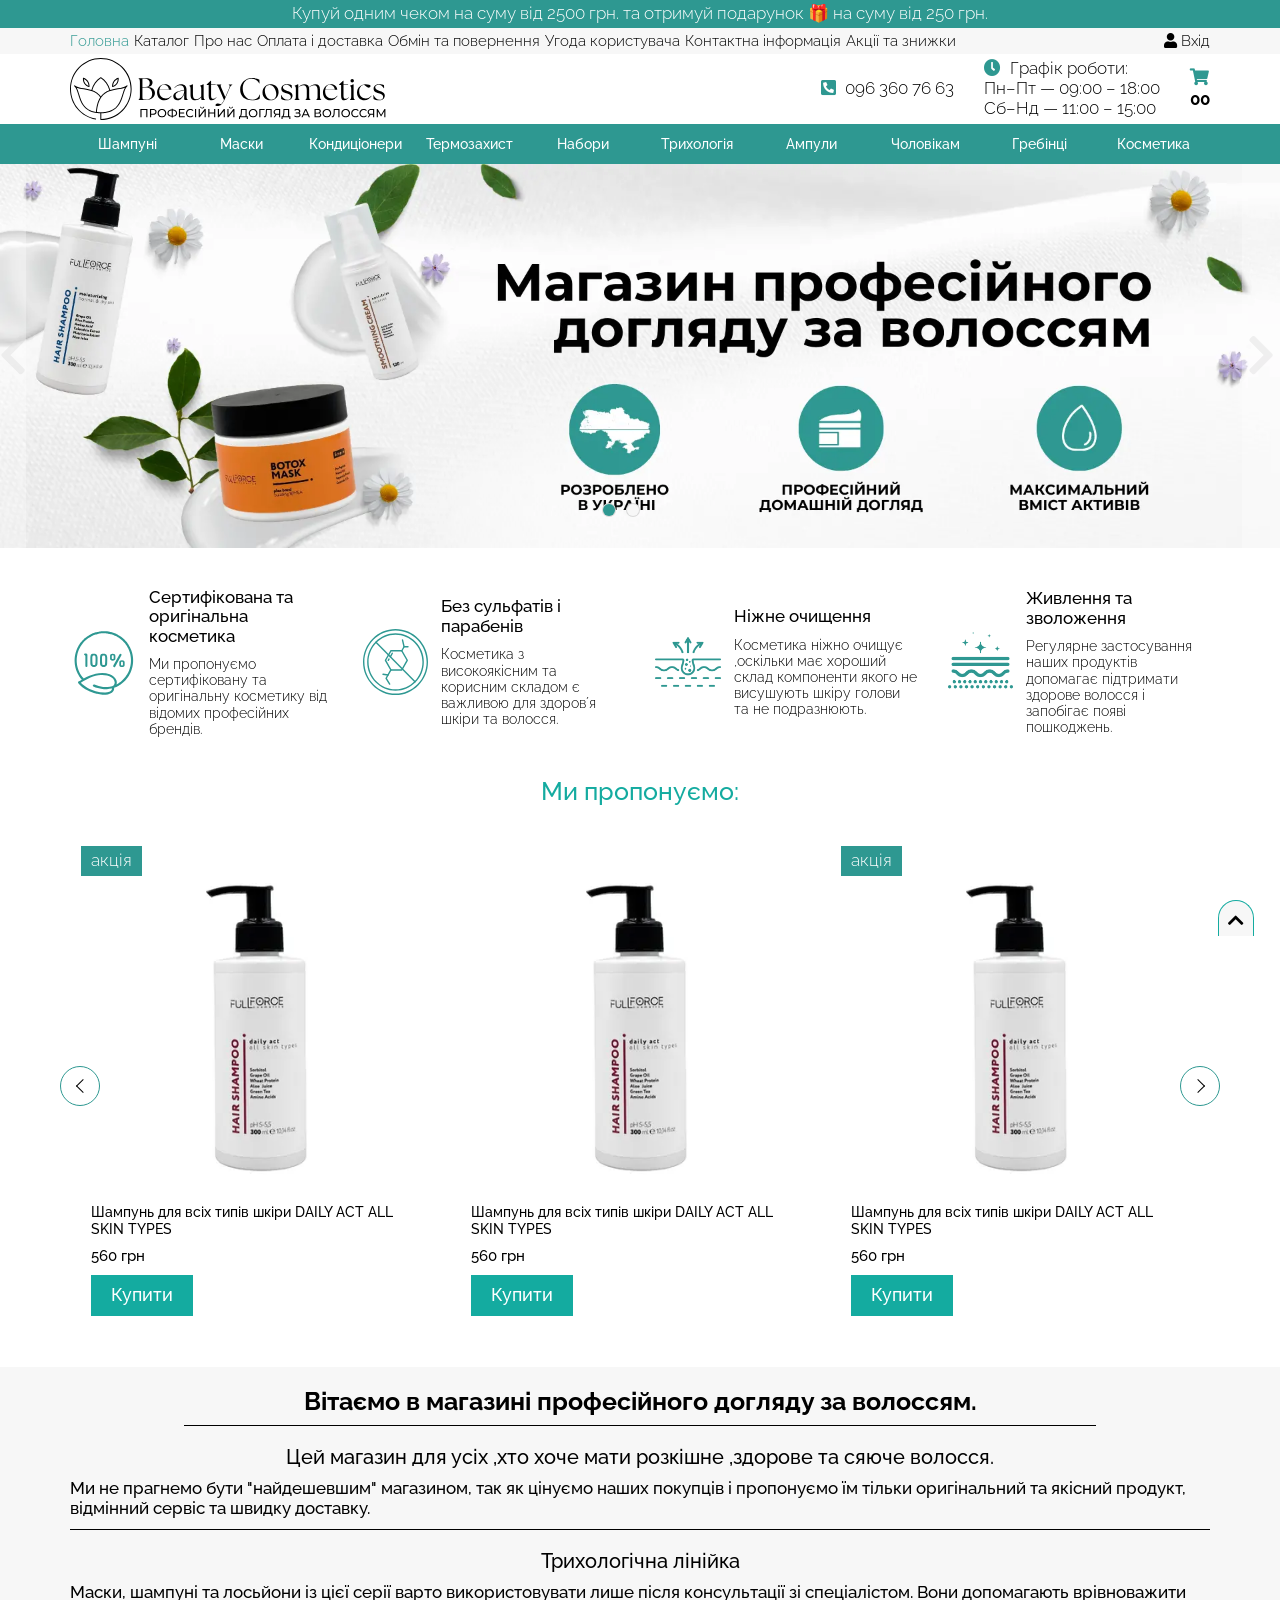
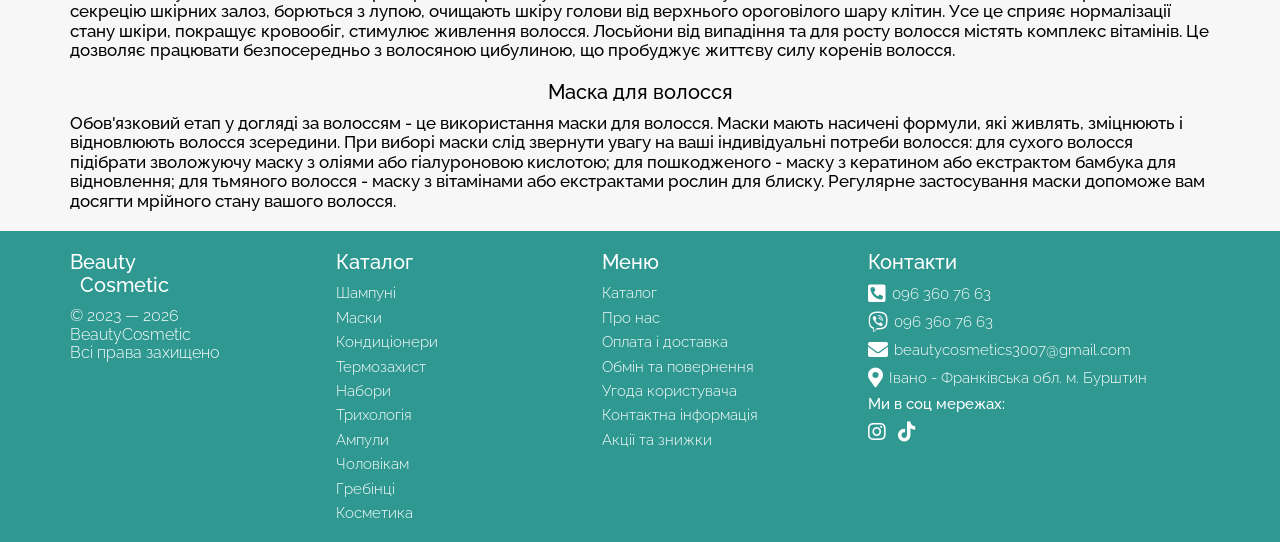
==== commit 549450e7: "create media to index page" ====
--- a/index.html
+++ b/index.html
@@ -727,6 +727,8 @@
   <!-- modal script -->
   <script src="js/modal.js"></script>
   <!-- reviews script -->
-  <script src="../js/reviews.js"></script>
+  <script src="js/reviews.js"></script>
+  <!-- basket script -->
+  <script src="js/basket.js"></script>
 </body>
 </html>
--- a/css/style.min.css
+++ b/css/style.min.css
@@ -1,3 +1,3 @@
-@import url("https://fonts.googleapis.com/css2?family=Raleway:wght@300;500;700&display=swap");html{line-height:1.15;-webkit-text-size-adjust:100%}main{display:block}hr{box-sizing:content-box;height:0;overflow:visible}pre{font-family:monospace, monospace;font-size:1em}a{background-color:transparent}abbr[title]{border-bottom:none;text-decoration:underline;-webkit-text-decoration:underline dotted;text-decoration:underline dotted}b,strong{font-weight:bolder}code,kbd,samp{font-family:monospace, monospace;font-size:1em}small{font-size:80%}sub,sup{font-size:75%;line-height:0;position:relative;vertical-align:baseline}sub{bottom:-0.25em}sup{top:-0.5em}img{border-style:none}button,input,optgroup,select,textarea{font-family:inherit;font-size:100%;line-height:1.15;margin:0}button,input{overflow:visible}button,select{text-transform:none}button,[type="button"],[type="reset"],[type="submit"]{-webkit-appearance:button}button::-moz-focus-inner,[type="button"]::-moz-focus-inner,[type="reset"]::-moz-focus-inner,[type="submit"]::-moz-focus-inner{border-style:none;padding:0}button:-moz-focusring,[type="button"]:-moz-focusring,[type="reset"]:-moz-focusring,[type="submit"]:-moz-focusring{outline:1px dotted ButtonText}fieldset{padding:0.35em 0.75em 0.625em}legend{box-sizing:border-box;color:inherit;display:table;max-width:100%;padding:0;white-space:normal}progress{vertical-align:baseline}textarea{overflow:auto}[type="checkbox"],[type="radio"]{box-sizing:border-box;padding:0}[type="number"]::-webkit-inner-spin-button,[type="number"]::-webkit-outer-spin-button{height:auto}[type="search"]{-webkit-appearance:textfield;outline-offset:-2px}[type="search"]::-webkit-search-decoration{-webkit-appearance:none}::-webkit-file-upload-button{-webkit-appearance:button;font:inherit}details{display:block}summary{display:list-item}template{display:none}[hidden]{display:none}.img{display:block;max-width:100%;height:auto}.text__left{text-align:left}.text__right{text-align:right}.text__center{text-align:center}.hide{display:none}.mt-6{margin-top:6rem}@media (max-width: 991px){.mt-6{margin-top:4rem}}@media (max-width: 768px){.mt-6{margin-top:2rem}}.mt-5{margin-top:5rem}.mt-4{margin-top:4rem}@media (max-width: 768px){.mt-4{margin-top:2rem}}.mt-3{margin-top:3rem}.mt-2{margin-top:2rem}@media (max-width: 991px){.mt-2{margin-top:1rem}}*{border:0}html{font-size:10px;-webkit-user-select:none;-moz-user-select:none;user-select:none}body{font-family:"Raleway",sans-serif;font-size:1.6rem;font-weight:300;-webkit-font-smoothing:antialiased;color:#000;margin:0;padding:0;background-color:#fff;overflow-x:hidden}*,*::before,*::after{box-sizing:border-box;-moz-box-sizing:border-box;-webkit-box-sizing:border-box}nav,footer,header,aside{display:block}h1,h2,h3,h4,h5,h6{margin:0;font-size:inherit;font-weight:300}p{margin:0}img{vertical-align:top}input{font-family:inherit}input::-ms-clear{display:none}button{font-family:inherit;cursor:pointer}button::-moz-focus-inner{padding:0;border:0}textarea{font-family:inherit}:focus{outline:none}:active{outline:none}a:focus{outline:none}.container{max-width:1340px;width:100%;padding-left:1rem;padding-right:1rem;margin:0 auto}@media (max-width: 1366px){.container{max-width:1160px}}@media (max-width: 991px){.container{max-width:980px}}@media (max-width: 768px){.container{max-width:740}}@media (max-width: 576px){.container{max-width:560px}}.container-fluid{width:100%;padding-left:1rem;padding-right:1rem;margin:0 auto}.header{width:100%}.header__baner{width:100%;background-color:#2e9891;padding:0.4rem 0}.header__baner--row{text-align:center}.header__baner--row h3{color:#fff;font-weight:300;font-size:1.7rem;font-family:"Raleway",sans-serif}.header__menu{width:100%;background-color:#f7f7f7;padding:0.4rem 0}.header__menu--row{display:flex;justify-content:space-between;align-items:center}.nav__menu{list-style-type:none;margin:0;padding:0;display:flex;align-items:center}.nav__menu--item{margin-right:1rem}.nav__menu--item:last-child{margin-right:0}.nav__menu--item .active{color:#2e9891}.nav__menu--link{text-decoration:none;font-family:"Raleway",sans-serif;color:#000;font-weight:300;font-size:1.5rem;transition:color 0.1s linear}.nav__menu--link:hover{cursor:pointer;color:#2e9891}.nav__login{display:flex;align-items:center}.nav__login--popup{display:block;text-decoration:none}.nav__login--popup i{font-size:1.5rem;color:#000;transition:color 0.1s linear}.nav__login--popup span{font-family:"Raleway",sans-serif;font-weight:300;font-size:1.5rem;color:#000;transition:color 0.1s linear}.nav__login--popup:hover{cursor:pointer}.nav__login--popup:hover i{color:#2e9891}.nav__login--popup:hover span{color:#2e9891}.header__brand{width:100%;padding:0.4rem 0;background-color:#fff}.header__brand--row{display:flex;align-items:center;justify-content:space-between}.navbar__brand{width:22%}.navbar__content{display:flex;align-items:center}.navbar__content--phone{margin-right:3rem}.navbar__content--phone i{font-size:1.7rem;color:#2e9891;margin-right:0.5rem}.navbar__content--phone a{text-decoration:none;font-family:"Raleway",sans-serif;font-weight:300;color:#000;font-size:1.7rem;transition:color 0.1s linear}.navbar__content--phone a:hover{cursor:pointer;color:#2e9891}.navbar__content--time{margin-right:3rem}.navbar__content--time P{font-family:"Raleway",sans-serif;font-weight:300;color:#000;font-size:1.7rem}.navbar__content--time P i{font-size:1.7rem;color:#2e9891;margin-right:0.5rem}.navbar__content--time P span{font-family:"Raleway",sans-serif;font-weight:300;color:#000;font-size:1.7rem}.navbar__content--basket{text-decoration:none;display:block}.navbar__content--basket i{font-size:1.7rem;color:#2e9891;margin-bottom:0.5rem;transition:color 0.1s linear}.navbar__content--basket p{font-family:"Raleway",sans-serif;font-weight:700;color:#000;font-size:1.7rem}.navbar__content--basket:hover{cursor:pointer}.navbar__content--basket:hover i{color:#000}.header__product{width:100%;background-color:#2e9891}.product__menu{margin:0;padding:0;list-style-type:none;display:flex}.product__menu--item{width:10%;height:4rem;transition:background-color 0.2s linear}.product__menu--item:hover{background-color:#14aba0}.product__menu--link{text-decoration:none;display:flex;align-items:center;justify-content:center;width:100%;height:100%;color:#fff;font-family:"Raleway",sans-serif;font-size:1.7rem;font-weight:500}.active__item{background-color:#14aba0}.burger__btn{display:none;width:2rem;height:2rem;margin-right:1rem;position:relative}.burger__btn span{display:block;background-color:#000;width:1.6rem;height:0.2rem;position:absolute;left:0.1rem;top:0.8rem;transition:background-color 0.2s linear, width 0.2s linear, transform 0.2s linear}.burger__btn span:first-child{top:0.4rem}.burger__btn span:last-child{top:1.2rem}.burger__btn:hover{cursor:pointer}.burger__btn:hover span{background-color:#2e9891}.burger__btn--active span:first-child{width:0}.burger__btn--active span:nth-child(2){transform:rotate(45deg)}.burger__btn--active span:nth-child(3){transform:rotate(-45deg)}.burger__btn--active span:last-child{width:0}.intro{width:100%}.intro__row{position:relative}.intro__slider--prev{position:absolute;z-index:5;top:0;left:0;height:100%;width:2%;display:flex;align-items:center;justify-content:center;background-color:rgba(255,255,255,0.3);transition:background-color 0.2s linear}.intro__slider--prev i{font-size:4.5rem;color:rgba(217,217,217,0.4);transition:color 0.2s linear}.intro__slider--prev:hover{background-color:rgba(255,255,255,0.6)}.intro__slider--prev:hover i{color:rgba(217,217,217,0.8)}.intro__slider--next{position:absolute;z-index:5;top:0;right:0;height:100%;width:3%;display:flex;align-items:center;justify-content:center;background-color:rgba(255,255,255,0.3);transition:background-color 0.2s linear}.intro__slider--next i{font-size:4.5rem;color:rgba(217,217,217,0.4);transition:color 0.2s linear}.intro__slider--next:hover{background-color:rgba(255,255,255,0.6)}.intro__slider--next:hover i{color:rgba(217,217,217,0.8)}.intro__slider--dots{margin:0;padding:0;position:absolute;z-index:5;bottom:8%;left:calc(50% - 38px);list-style-type:none;display:flex;align-items:center}.intro__slider--dots li{margin-right:1rem;width:1.4rem;height:1.4rem;border-radius:50%;border:2px solid #d9d9d9;display:flex;align-items:center;justify-content:center}.intro__slider--dots li:last-child{margin-right:0}.intro__slider--dots li button{font-size:0;color:transparent;width:1.2rem;height:1.2rem;border:none;background-color:#f7f7f7;border-radius:50%}.intro__slider--dots .slick-active button{background-color:#2e9891}.intro__link{position:absolute;top:0;left:0;z-index:2;display:block;width:100%;height:100%;background:transparent;text-decoration:none}.about__block{margin-top:4rem}.about__block--row{display:flex;justify-content:space-between}.about__content{width:23%;display:flex;align-items:center;justify-content:space-between}.about__content--picture{width:25%}.about__content--text{width:70%;text-align:left}.about__content--text h3{color:#000;font-family:"Raleway",sans-serif;font-weight:500;font-size:1.7rem;margin-bottom:1rem}.about__content--text p{color:#000;font-family:"Raleway",sans-serif;font-weight:300;font-size:1.4rem}.main__slider{margin-top:4rem}.main__slider--title{text-align:center;margin-bottom:4rem}.main__slider--title h2{font-family:"Raleway",sans-serif;font-weight:500;font-size:2.5rem;color:#14aba0}.main__slider--row{width:100%}.product__slider--prev{position:absolute;left:-1rem;top:calc(50% - 2rem);z-index:5;width:4rem;height:4rem;background-color:transparent;border:1px solid;border-color:#2e9891;border-radius:50%;display:flex;align-items:center;justify-content:center;transition:border-color 0.2s linear}.product__slider--prev span{display:block;width:1rem;height:1rem;border-top:1px solid #000;border-left:1px solid #000;transform:rotate(-45deg);margin-left:0.5rem}.product__slider--prev:hover{border-color:#000}.product__slider--next{position:absolute;right:-1rem;top:calc(50% - 2rem);z-index:5;width:4rem;height:4rem;background-color:transparent;border:1px solid;border-color:#2e9891;border-radius:50%;display:flex;align-items:center;justify-content:center;transition:border-color 0.2s linear}.product__slider--next span{display:block;width:1rem;height:1rem;border-top:1px solid #000;border-right:1px solid #000;transform:rotate(45deg);margin-right:0.5rem}.product__slider--next:hover{border-color:#000}.product__card{border:1px solid transparent;border-radius:4px;padding:1rem;margin:0 1rem;position:relative}.product__card--akcia{display:none;position:absolute;z-index:5;top:0;left:0;padding:0.5rem 1rem;background-color:#2e9891}.product__card--akcia span{color:#fff;font-family:"Raleway",sans-serif;font-weight:300;font-size:1.7rem}.product__card--img{margin-bottom:1rem;overflow:hidden}.product__card--title{margin-bottom:1rem}.product__card--title P{font-family:"Raleway",sans-serif;font-weight:500;color:#000;font-size:1.4rem}.product__card--price{margin-bottom:1rem}.product__card--price span{font-family:"Raleway",sans-serif;font-weight:500;color:#000;font-size:1.5rem}.product__card--btn button{font-family:"Raleway",sans-serif;font-weight:500;color:#fff;font-size:1.8rem;background-color:#14aba0;padding:1rem 2rem;transition:background-color 0.1s linear}.product__card--btn button:hover{background-color:#2e9891}.product__card--btn button:active{transform:scale(0.98)}.product__card:hover{border:1px solid #14aba0;box-shadow:3px -3px 15px #14aba0}.about__us{margin-top:4rem;background-color:#f7f7f7;padding-top:2rem;padding-bottom:2rem}.about__title{text-align:center;border-bottom:1px solid #000;width:80%;padding-bottom:1rem;margin:0 auto 2rem auto}.about__title h2{font-family:"Raleway",sans-serif;font-weight:700;font-size:2.5rem;color:#000}.block__text{margin-bottom:2rem}.block__text--title{text-align:center;margin-bottom:1rem}.block__text--title h3{font-family:"Raleway",sans-serif;font-weight:500;font-size:2rem;color:#000}.block__text--text p{margin-bottom:1rem;font-family:"Raleway",sans-serif;font-weight:500;color:#000;font-size:1.7rem}.block__text--text p:last-child{margin-bottom:0}.block__text:nth-child(2){border-bottom:1px solid #000;padding-bottom:1rem}.block__text:last-child{margin-bottom:0}.footer{padding-top:2rem;padding-bottom:2rem;background-color:#2e9891}.footer__row{display:flex;align-items:flex-start;justify-content:space-between}.footer__brand{width:20%}.footer__brand--logo{margin-bottom:1rem}.footer__brand--logo p{font-family:"Raleway",sans-serif;font-weight:500;font-size:2rem;color:#fff}.footer__brand--logo p:last-child{margin-left:1rem}.footer__brand--copy{font-weight:300;font-size:1.6rem;color:#fff;font-family:"Raleway",sans-serif}.footer__catalog{width:20%}.footer__catalog--title{margin-bottom:1rem}.footer__catalog--title h3{font-family:"Raleway",sans-serif;color:#fff;font-weight:500;font-size:2rem}.footer__catalog--menu{margin:0;padding:0;list-style-type:none}.footer__catalog--menu li{margin-bottom:0.6rem}.footer__catalog--menu li:last-child{margin-bottom:0}.footer__catalog--menu li a{text-decoration:none;color:#fff;font-family:"Raleway",sans-serif;font-weight:300;font-size:1.5rem;transition:color 0.2s linear}.footer__catalog--menu li a:hover{color:#000}.footer__menu{width:20%}.footer__menu--title{margin-bottom:1rem}.footer__menu--title h3{font-family:"Raleway",sans-serif;color:#fff;font-weight:500;font-size:2rem}.footer__menu--menu{margin:0;padding:0;list-style-type:none}.footer__menu--menu li{margin-bottom:0.6rem}.footer__menu--menu li:last-child{margin-bottom:0}.footer__menu--menu li a{text-decoration:none;color:#fff;font-family:"Raleway",sans-serif;font-weight:300;font-size:1.5rem;transition:color 0.2s linear}.footer__menu--menu li a:hover{color:#000}.footer__contact{width:20%}.footer__contact--title{margin-bottom:1rem}.footer__contact--title h3{font-family:"Raleway",sans-serif;color:#fff;font-weight:500;font-size:2rem}.adres__phone{display:flex;align-items:center;margin-bottom:0.8rem}.adres__phone i{color:#fff;font-size:2rem;margin-right:0.6rem;transition:color 0.2s linear}.adres__phone a{text-decoration:none;font-family:"Raleway",sans-serif;font-weight:300;color:#fff;font-size:1.5rem;transition:color 0.2s linear}.adres__phone:hover i{color:#000}.adres__phone:hover a{color:#000}.adres__telegram{display:flex;align-items:center;margin-bottom:0.8rem}.adres__telegram i{color:#fff;font-size:2rem;margin-right:0.6rem;transition:color 0.2s linear}.adres__telegram a{text-decoration:none;font-family:"Raleway",sans-serif;font-weight:300;color:#fff;font-size:1.5rem;transition:color 0.2s linear}.adres__telegram:hover i{color:#000}.adres__telegram:hover a{color:#000}.adres__mail{display:flex;align-items:center;margin-bottom:0.8rem}.adres__mail i{color:#fff;font-size:2rem;margin-right:0.6rem;transition:color 0.2s linear}.adres__mail a{text-decoration:none;font-family:"Raleway",sans-serif;font-weight:300;color:#fff;font-size:1.5rem;transition:color 0.2s linear}.adres__mail:hover i{color:#000}.adres__mail:hover a{color:#000}.adres__map{display:flex;align-items:center;margin-bottom:0.8rem}.adres__map i{color:#fff;font-size:2rem;margin-right:0.6rem}.adres__map span{text-decoration:none;font-family:"Raleway",sans-serif;font-weight:300;color:#fff;font-size:1.5rem}.adres__social p{margin-bottom:0.8rem;font-family:"Raleway",sans-serif;color:#fff;font-weight:500;font-size:1.5rem}.adres__social a{text-decoration:none;margin-right:0.8rem}.adres__social a:last-child{margin-right:0}.adres__social a i{color:#fff;font-size:2rem;transition:color 0.2s linear}.adres__social a:hover i{color:#000}.back__top{position:fixed;right:2%;bottom:-3.6rem;z-index:10;width:3.6rem;height:3.6rem;background-color:#f7f7f7;border:1px solid;border-color:#14aba0;border-radius:50%;border-bottom-left-radius:0;border-bottom-right-radius:0;border-bottom:none;display:flex;align-items:center;justify-content:center;transition:bottom 0.2s linear, border-color 0.2s linear}.back__top--content{position:relative}.back__top--content span{position:absolute;top:calc(50% - 1rem);left:-7rem;padding:0.3rem 0.6rem;background-color:#000;color:#fff;font-family:"Raleway",sans-serif;font-weight:300;font-size:1.2rem;border-radius:2px;visibility:hidden;opacity:0;transition:opacity 0.2s linear, visibility 0.2s linear}.back__top--content span::after{position:absolute;right:-10%;top:calc(50% - 4px);content:"";width:0;height:0;border-top:4px solid rgba(0,0,0,0);border-bottom:4px solid rgba(0,0,0,0);border-left:4px solid #000}.back__top--content i{font-size:1.8rem;margin-top:0.5rem}.back__top:hover{cursor:pointer;border-color:#000}.back__top:hover .back__top--content span{visibility:visible;opacity:1}.back__top--active{bottom:0}.about__me{background-color:#f7f7f7;padding-top:4rem;padding-bottom:4rem}.me__title h3{font-weight:700;font-size:2.5rem;color:#000;font-family:"Raleway",sans-serif}.me__text{margin-top:1rem}.me__text p{font-family:"Raleway",sans-serif;color:#000;font-size:1.7rem;font-weight:500}.me__text p span{font-weight:700}.me__list{margin:0;padding:0;margin-top:4rem;list-style-type:disc}.me__list p{margin-bottom:1rem;font-family:"Raleway",sans-serif;color:#000;font-weight:700;font-size:2.5rem}.me__list p:last-child{margin-bottom:0}.me__list li{margin-bottom:2rem}.me__list li:last-child{margin-bottom:0}.me__list li p{font-weight:500;font-size:1.7rem}.me__list li p span{font-weight:700}.dostavka{background-color:#f7f7f7;padding:4rem 0}.dostavka__title{margin-bottom:1rem}.dostavka__title h3{font-family:"Raleway",sans-serif;color:#000;font-size:2.5rem;font-weight:700}.dostavka__suptitle{margin-bottom:1rem}.dostavka__suptitle h3{font-family:"Raleway",sans-serif;color:#000;font-weight:700;font-size:1.7rem}.dostavka__block{margin-bottom:1rem}.dostavka__block--title{display:flex;align-items:center;margin-bottom:1rem}.dostavka__block--title picture{width:2%;margin-right:0.6rem}.dostavka__block--title span{font-family:"Raleway",sans-serif;color:#000;font-weight:700;font-size:1.7rem}.dostavka__block--text p{color:#000;font-weight:300;font-family:"Raleway",sans-serif;font-size:1.7rem;margin-bottom:1rem}.dostavka__block--text p span{font-weight:700}.dostavka__block--text p:last-child{margin-bottom:0}.oplata__block{border-top:1px solid #000;padding-top:1rem}.oplata__block--title{margin-bottom:1rem}.oplata__block--title h3{font-family:"Raleway",sans-serif;color:#000;font-weight:700;font-size:1.7rem}.oplata__block--text p{font-family:"Raleway",sans-serif;color:#000;font-weight:300;font-size:1.7rem;margin-bottom:1rem}.oplata__block--text p:first-child{display:flex;align-items:center}.oplata__block--text p img{margin-left:1rem}.oplata__block--text p:last-child{margin-bottom:0;font-weight:700}.oplata__block--text p span{font-weight:700}.obmin{background-color:#f7f7f7;padding:4rem 0}.obmin__row--title{margin-bottom:2rem}.obmin__row--title h3{font-family:"Raleway",sans-serif;color:#000;font-size:2.5rem;font-weight:700}.obmin__row--block{margin-bottom:2rem}.obmin__row--block h3{font-family:"Raleway",sans-serif;color:#000;font-size:1.7rem;font-weight:700;margin-bottom:1rem}.obmin__row--block h3 a{color:#2e9891;margin-left:0.5rem;text-decoration:underline;transition:color 0.2s linear}.obmin__row--block h3 a:hover{color:#000}.obmin__row--block P{font-family:"Raleway",sans-serif;color:#000;font-size:1.7rem;font-weight:300;margin-bottom:1rem}.obmin__row--block P:last-child{margin-bottom:0}.obmin__row--block P span{font-weight:700}.obmin__row--block P a{text-decoration:underline;color:#2e9891;transition:color 0.2s linear;font-weight:700;margin:0 0.5rem}.obmin__row--block P a:hover{color:#000;cursor:pointer}.contact__title{margin-bottom:6rem}@media (max-width: 991px){.contact__title{margin-bottom:4rem}}@media (max-width: 768px){.contact__title{margin-bottom:2rem}}.contact__title--title{text-align:center}.contact__title h1{text-transform:uppercase;font-family:"Raleway",sans-serif;color:#000;font-size:2.5rem;font-weight:700;border-bottom:1px solid #14aba0;display:inline}.contact__block{margin-bottom:6rem}@media (max-width: 991px){.contact__block{margin-bottom:4rem}}@media (max-width: 768px){.contact__block{margin-bottom:2rem}}.contact__block--row{display:flex;justify-content:space-between;align-items:flex-start}.contact__address{width:46%}.contact__address--line{margin-bottom:2rem;display:flex;align-items:center}.contact__address--line:last-child{margin-bottom:0}.contact__address--line i{color:#14aba0;font-size:2.5rem;margin-right:1rem}.contact__address--line span{color:#000;font-weight:500;font-family:"Raleway",sans-serif;font-size:1.7rem}.contact__form{width:46%}.contact__form--block{width:100%;position:relative;margin-bottom:4.5rem}.contact__form--block i{position:absolute;bottom:0;left:0;font-size:2.5rem;color:#14aba0}.contact__form--block input{font-weight:500;font-size:1.7rem;color:#000;font-family:"Raleway",sans-serif;position:absolute;bottom:0;right:0;width:93%;height:3.5rem;border:none;background-color:transparent;border-bottom:1px solid #d9d9d9}.contact__form--block input:focus{outline:none;border-bottom-color:#2e9891}@media (max-width: 768px){.contact__form--block input{font-size:1.6rem}}.contact__form--block label{position:relative;top:-1rem;left:9%;font-size:1.7rem;font-weight:500;color:#000;font-family:"Raleway",sans-serif;transition:font-size 0.1s linear, top 0.1s linear}.contact__form--block textarea{font-weight:500;font-size:1.7rem;color:#000;font-family:"Raleway",sans-serif;position:absolute;bottom:0;right:0;width:93%;height:4rem;border:none;background-color:transparent;border-bottom:1px solid #d9d9d9;resize:none}.contact__form--block textarea:focus{outline:none;border-bottom-color:#2e9891}@media (max-width: 768px){.contact__form--block textarea{font-size:1.6rem}}@media (max-width: 768px){.contact__form--block{margin-bottom:3.5rem}}.contact__form--button{margin-bottom:1.5rem}.contact__form--button button{border:none;background-color:transparent;font-family:"Raleway",sans-serif;font-size:1.7rem;color:#000;font-weight:500;margin:0;padding:1.5rem;background-color:#f7f7f7;border:1px solid #f7f7f7;transition:background-color 0.2s linear, color 0.2s linear}.contact__form--button button i{margin-left:0.5rem;color:#000;font-size:1.7rem;transition:color 0.2s linear}.contact__form--button button:hover{background-color:#2e9891;color:#fff;cursor:pointer}.contact__form--button button:hover i{color:#fff}.contact__form--button button:active{transform:scale(0.97)}@media (max-width: 991px){.contact__form--button{margin-bottom:1rem}}.error__text{width:100%;height:2.2rem;font-family:"Raleway",sans-serif;font-weight:500;font-size:1.7rem;color:#2e9891}#name:focus ~ label[for="name"]{font-size:1.2rem;top:-2.7rem}#email:focus ~ label[for="email"]{font-size:1.2rem;top:-2.7rem}#phone:focus ~ label[for="phone"]{font-size:1.2rem;top:-2.7rem}#message:focus ~ label[for="message"]{font-size:1.2rem;top:-3.5rem}.contact__line{margin-bottom:6rem}@media (max-width: 991px){.contact__line{margin-bottom:4rem}}@media (max-width: 768px){.contact__line{margin-bottom:2rem}}.contact__line--line{width:100%;height:0.1rem}.contact__line--line hr{background-color:#14aba0;width:100%;height:100%;display:block}.promotion{background-color:#f7f7f7;padding:4rem 0}.promotion__row--title{margin-bottom:2rem}.promotion__row--title h2{font-family:"Raleway",sans-serif;color:#000;font-weight:700;font-size:2.5rem}.promotion__row--content p{margin-bottom:1rem;font-family:"Raleway",sans-serif;color:#000;font-weight:300;font-size:1.7rem}.promotion__row--content p:last-child{margin-bottom:0}.promotion__row--content p span{font-weight:500}.oferta{padding:4rem 0;background-color:#f7f7f7}.oferta__row--title{margin-bottom:2rem}.oferta__row--title h2{font-family:"Raleway",sans-serif;color:#000;font-size:2.5rem;font-weight:700;margin-bottom:0.2rem}.oferta__row--title h3{font-family:"Raleway",sans-serif;color:#000;font-size:1.7rem;font-weight:500}.oferta__row--text{margin-bottom:2rem}.oferta__row--text p{color:#000;font-family:"Raleway",sans-serif;font-weight:300;font-size:1.7rem}.oferta__row--text p a{text-decoration:none;color:#2e9891;font-weight:500;transition:color 0.2s linear}.oferta__row--text p a:hover{color:#000}.oferta__row--list{margin:0;padding:0 0 0 1.5rem;list-style-type:decimal}.oferta__row--list li{margin-bottom:1rem}.oferta__row--list li:last-child{margin-bottom:0}.oferta__row--list li p{margin-left:-1.5rem;margin-bottom:0.3rem;font-family:"Raleway",sans-serif;color:#000;font-weight:300;font-size:1.7rem}.oferta__row--list li p:first-child{margin-left:0}.oferta__row--list li p:last-child{margin-bottom:0}.catalog{padding:4rem 0}.catalog__row--title{display:flex;align-items:center;justify-content:space-between}.catalog__row--content{margin-top:4rem}.catalog__title h3{font-family:"Raleway",sans-serif;color:#000;font-weight:700;font-size:2.5rem}.catalog__sort{display:flex;align-items:center}.catalog__sort h4{font-family:"Raleway",sans-serif;color:#000;font-weight:300;font-size:1.7rem}.catalog__sort--radio{margin-left:1rem;display:flex;border:1px solid #d9d9d9}.catalog__sort--radio input{-webkit-appearance:none;-moz-appearance:none;appearance:none}.catalog__sort--radio input:checked+label{background-color:#14aba0;color:#fff}.catalog__sort--radio label{padding:0.5rem 1.5rem;display:block;font-family:"Raleway",sans-serif;color:#000;font-weight:300;font-size:1.7rem;background-color:#f7f7f7}.catalog__sort--radio label:hover{cursor:pointer}.catalog__sort--radio label:nth-child(4){border-left:1px solid #d9d9d9;border-right:1px solid #d9d9d9}.catalog__sort--radio label:nth-child(6){border-right:1px solid #d9d9d9}.catalog__tovariv{display:flex;align-items:flex-start;flex-wrap:wrap}.catalog__tovariv .product__card{width:22%;margin-bottom:4rem}.catalog__tovariv .product__card:last-child{margin-bottom:0}.pagination{margin-top:4rem;text-align:center}.pagination__link{display:inline-block;font-family:"Raleway",sans-serif;text-decoration:none;color:#000;font-size:1.5rem;border:1px solid #d9d9d9;width:3rem;height:3rem;background-color:#f7f7f7;line-height:2.8rem;margin-left:0.2rem}.pagination__link:first-child{margin-left:0}.pagination__link--current{background-color:#2e9891;color:#fff}.tovar{padding:4rem 0}.tovar__title{margin-bottom:2rem}.tovar__title h3{color:#000;font-family:"Raleway",sans-serif;font-weight:500;font-size:2.5rem;margin-bottom:0.5rem}.tovar__title p{color:#14aba0;font-family:"Raleway",sans-serif;font-size:1.7rem;font-weight:300}.tovar__block{display:flex;align-items:flex-start;justify-content:space-between}.tovar__block--galery{width:49%}.tovar__block--opys{width:49%}.img__b{width:100%;display:flex;align-items:center;justify-content:center;margin-bottom:2rem}.img__sm{display:flex;justify-content:center}.img__sm a{display:block;width:20%;margin-right:1rem;text-decoration:none}.img__sm a:last-child{margin-right:0}.block__price{margin-bottom:1.5rem}.block__price span{font-family:"Raleway",sans-serif;font-weight:500;color:#000;font-size:1.7rem}.block__title{margin-bottom:0.5rem}.block__title p{font-family:"Raleway",sans-serif;font-weight:500;color:#000;font-size:1.7rem}.block__size{margin-bottom:1.5rem}.block__size input{-webkit-appearance:none;-moz-appearance:none;appearance:none;display:none}.block__size input:checked+label{background-color:#14aba0;color:#fff}.block__size label{padding:0.5rem 1.5rem;font-family:"Raleway",sans-serif;color:#000;font-weight:500;font-size:1.7rem;background-color:#d9d9d9;display:inline-block}.block__size label:hover{cursor:pointer}.block__btn{margin-bottom:1.5rem}.block__btn button{font-family:"Raleway",sans-serif;font-weight:500;color:#fff;font-size:1.8rem;background-color:#14aba0;padding:1rem 2rem;transition:background-color 0.1s linear}.block__btn button:hover{background-color:#2e9891}.block__btn button:active{transform:scale(0.98)}.block__opys{border-top:1px solid #000;border-bottom:1px solid #000;padding:1rem 0}.block__opys--option h3{font-family:"Raleway",sans-serif;font-weight:500;color:#000;font-size:1.7rem;margin-bottom:1rem}.block__opys--option div{display:flex;margin-bottom:1rem}.block__opys--option div:last-child{margin-bottom:0}.block__opys--option div p{font-family:"Raleway",sans-serif;font-weight:500;color:#000;font-size:1.3rem}.block__opys--option div p:first-child{font-weight:300;width:25%}.block__opys--title{margin:1.5rem 0}.block__opys--title h3{font-family:"Raleway",sans-serif;font-weight:500;color:#14aba0;font-size:2rem}.block__opys--description{border-top:1px solid #000;padding-top:1.5rem;margin-bottom:1.5rem}.block__opys--description h4{font-family:"Raleway",sans-serif;color:#000;font-size:1.7rem;font-weight:500;margin-bottom:0.5rem}.block__opys--description p{font-family:"Raleway",sans-serif;color:#000;font-size:1.5rem;font-weight:300}.block__opys--use{border-top:1px solid #000;padding-top:1.5rem;margin-bottom:1.5rem}.block__opys--use h4{font-family:"Raleway",sans-serif;color:#000;font-size:1.7rem;font-weight:500;margin-bottom:0.5rem}.block__opys--use p{font-family:"Raleway",sans-serif;color:#000;font-size:1.5rem;font-weight:300}.block__opys--contains{border-top:1px solid #000;padding-top:1.5rem}.block__opys--contains h4{font-family:"Raleway",sans-serif;color:#000;font-size:1.7rem;font-weight:500;margin-bottom:0.5rem}.block__opys--contains p{font-family:"Raleway",sans-serif;color:#000;font-size:1.5rem;font-weight:300}.tovar__reviews{margin-top:2rem}.reviews__title{margin-bottom:2rem}.reviews__title p{font-family:"Raleway",sans-serif;color:#14aba0;font-weight:500;font-size:2rem}.reviews__block--user{margin-bottom:2rem}.reviews__block--admin{padding-left:3rem;margin-bottom:2rem}.reviews__block--admin .reviews__header .reviews__header--icon i{color:#14aba0}.reviews__header{display:flex;align-items:flex-start;margin-bottom:0.5rem}.reviews__header--icon{margin-right:0.5rem}.reviews__header--icon i{color:#000;font-size:2.5rem}.reviews__header--title span{font-family:"Raleway",sans-serif;font-weight:500;font-size:1.7rem;color:#000}.reviews__header--title span:last-child{margin-left:0.5rem;font-weight:300}.reviews__content{margin-bottom:0.5rem}.reviews__content p{font-family:"Raleway",sans-serif;font-weight:300;font-size:1.7rem;color:#000}.reviews__answer{margin-bottom:0.5rem}.reviews__answer button{border:none;background-color:transparent;margin:0;padding:0;font-family:"Raleway",sans-serif;font-weight:500;font-size:1.7rem;color:#000;transition:color 0.1s linear}.reviews__answer button:hover{color:#14aba0}.reviews__answer button:active{transform:scale(0.98)}.reviews__form{display:none;margin-bottom:0.5rem}.reviews__form form{background-color:#f7f7f7;display:flex;flex-direction:column;justify-content:flex-start;align-items:flex-start;padding:2rem}.reviews__form form input{font-family:"Raleway",sans-serif;font-weight:500;color:#000;font-size:1.7rem;padding-left:1rem;height:4rem;margin-bottom:1rem;width:100%}.reviews__form form input:focus{border:1px solid #14aba0}.reviews__form form textarea{resize:none;width:100%;height:6rem;padding-left:1rem;font-family:"Raleway",sans-serif;font-weight:500;color:#000;font-size:1.7rem;margin-bottom:1rem}.reviews__form form textarea:focus{border:1px solid #14aba0}.reviews__form form button{font-family:"Raleway",sans-serif;font-weight:500;color:#000;font-size:1.7rem;background-color:#14aba0;padding:1rem 2rem;transition:background-color 0.1s linear, color 0.1s linear}.reviews__form form button:hover{background-color:#2e9891;color:#fff}.reviews__form form button:active{transform:scale(0.98)}.basket{padding:4rem 0}.basket__row--title{margin-bottom:2rem}.basket__row--title h3{font-family:"Raleway",sans-serif;font-weight:700;font-size:2.7rem;color:#000}.basket__row--footer{text-align:right;margin-top:2rem}.tovar__block{display:flex;align-items:center;justify-content:space-between;margin-bottom:2rem}.tovar__block--delete{width:2%}.tovar__block--delete button{background-color:transparent;border:none}.tovar__block--delete button i{font-size:2rem;color:#d9d9d9;transition:color 0.2s linear}.tovar__block--delete button:hover i{color:#000}.tovar__block--content{width:96%;display:flex;align-items:center;justify-content:space-between;border:1px solid #d9d9d9;padding:1rem}.tovar__block:last-child{margin-bottom:0}.tovar__img{width:15%}.tovar__opys{width:50%}.tovar__opys h3{font-family:"Raleway",sans-serif;font-weight:500;color:#000;font-size:1.7rem;margin-bottom:1rem}.tovar__opys span{font-family:"Raleway",sans-serif;font-weight:700;color:#000;font-size:1.7rem}.tovar__count{width:15%;height:5rem;border:1px solid #d9d9d9;display:flex}.tovar__count button{width:25%;border:none;background-color:transparent}.tovar__count button i{color:#000;font-size:1.7rem;transition:color 0.2s linear}.tovar__count button:hover i{color:#14aba0}.tovar__count button:active{background-color:#d9d9d9}.tovar__count input{display:block;width:50%;text-align:center;border-left:1px solid #d9d9d9;border-right:1px solid #d9d9d9;font-family:"Raleway",sans-serif;font-weight:700;font-size:1.7rem;color:#000}.tovar__summ{width:10%;text-align:center}.tovar__summ span{font-family:"Raleway",sans-serif;font-weight:700;color:#000;font-size:1.7rem}.basket__footer--summ{margin-bottom:1rem}.basket__footer--summ span{font-family:"Raleway",sans-serif;font-weight:700;color:#000;font-size:1.8rem}.basket__footer--button button{font-family:"Raleway",sans-serif;font-weight:500;color:#fff;font-size:1.8rem;background-color:#14aba0;padding:1rem 2rem;transition:background-color 0.1s linear}.basket__footer--button button:hover{background-color:#2e9891}.basket__footer--button button:active{transform:scale(0.98)}.modal{position:fixed;top:0;left:0;z-index:2000;width:100%;height:100vh;opacity:0;transform-origin:center center;transform:scale(0);visibility:hidden;transition:transform 0.5s linear, opacity 0.5s linear, visibility 0.5s linear}.modal__open{transform:scale(1);opacity:1;visibility:visible}.modal__mask{width:100%;height:100%;display:flex;align-items:center;justify-content:center;background-color:rgba(0,0,0,0.7)}.modal__content{position:relative;width:38%;background-color:#fff;padding:2rem}.modal__content--close{text-align:right}.modal__content--close button{border:none;background-color:transparent}.modal__content--close button i{font-size:2.6rem;color:#d9d9d9;transition:color 0.2s linear}.modal__content--close button:focus{outline:none}.modal__content--close button:hover{cursor:pointer}.modal__content--close button:hover i{color:#000}.modal__content--tabs{margin-bottom:-1px}.modal__content--body{border:1px solid #d9d9d9;padding:3rem}.modal__content--active{display:none}.switch__tabs{background-color:#fff;font-family:"Raleway",sans-serif;font-weight:700;font-size:1.7rem;color:#000;padding:0 2.5rem;border:1px solid #d9d9d9;margin-right:-5px;height:4.6rem;line-height:4.7rem}.switch__tabs--active{border-bottom:0}.switch__tabs--active:hover{cursor:default}.modal__login{display:none}.modal__login--active{display:block}.login__form--block{display:flex;flex-direction:column;align-items:flex-start;margin-bottom:0.3rem}.login__form--block label{font-family:"Raleway",sans-serif;color:#000;font-weight:300;font-size:1.7rem;margin-bottom:0.5rem}.login__form--block input{border:1px solid #d9d9d9;width:100%;height:4rem;padding-left:1rem;margin-bottom:0.5rem}.login__form--block input:focus{border:1px solid #14aba0}.login__form--block p{font-weight:500;font-family:"Raleway",sans-serif;font-size:1.3rem;color:#14aba0;opacity:0;visibility:hidden}.login__form--button button{background-color:#d9d9d9;font-family:"Raleway",sans-serif;font-size:1.7rem;color:#000;font-weight:500;margin:0;padding:1.2rem 1rem;border:1px solid #d9d9d9;transition:background-color 0.2s linear, color 0.2s linear}.login__form--button button i{margin-left:0.5rem;color:#000;font-size:1.7rem;transition:color 0.2s linear}.login__form--button button:hover{background-color:#2e9891;color:#fff;cursor:pointer}.login__form--button button:hover i{color:#fff}.login__form--button button:active{transform:scale(0.97)}.login__form--button button:last-child{margin-left:1.5rem;background-color:transparent;border:none}.login__form--button button:last-child:hover{color:#2e9891}.modal__register{display:none}.modal__register--active{display:block}.register__form--block{display:flex;flex-direction:column;align-items:flex-start;margin-bottom:0.3rem}.register__form--block label{font-family:"Raleway",sans-serif;color:#000;font-weight:300;font-size:1.7rem;margin-bottom:0.5rem}.register__form--block input{border:1px solid #d9d9d9;width:100%;height:4rem;padding-left:1rem;margin-bottom:0.5rem}.register__form--block input:focus{border:1px solid #14aba0}.register__form--block p{font-weight:500;font-family:"Raleway",sans-serif;font-size:1.3rem;color:#14aba0;opacity:0;visibility:hidden}.register__form--button button{background-color:#d9d9d9;font-family:"Raleway",sans-serif;font-size:1.7rem;color:#000;font-weight:500;margin:0;padding:1.2rem 1rem;border:1px solid #d9d9d9;transition:background-color 0.2s linear, color 0.2s linear}.register__form--button button i{margin-left:0.5rem;color:#000;font-size:1.7rem;transition:color 0.2s linear}.register__form--button button:hover{background-color:#2e9891;color:#fff;cursor:pointer}.register__form--button button:hover i{color:#fff}.register__form--button button:active{transform:scale(0.97)}.register__oferta{margin-top:0.5rem}.register__oferta p{font-family:"Raleway",sans-serif;font-weight:300;color:#000;font-size:1.3rem}.register__oferta a{font-family:"Raleway",sans-serif;font-weight:500;color:#000;font-size:1.3rem;text-decoration:none;transition:color 0.2s linear}.register__oferta a:hover{color:#2e9891;cursor:pointer}.modal__recover{display:none;width:38%;background-color:#fff;padding:2rem}.modal__recover--active{display:block}.recover__close{text-align:right}.recover__close button{border:none;background-color:transparent}.recover__close button i{font-size:2.6rem;color:#d9d9d9;transition:color 0.2s linear}.recover__close button:focus{outline:none}.recover__close button:hover{cursor:pointer}.recover__close button:hover i{color:#000}.recover__title{-moz-text-align-last:left;text-align-last:left;margin-bottom:1rem}.recover__title h3{font-family:"Raleway",sans-serif;color:#000;font-weight:500;font-size:2.7rem}.recover__text{text-align:left;margin-bottom:1rem}.recover__text p{font-family:"Raleway",sans-serif;color:#000;font-size:1.7rem;font-weight:300}.revover__form--block{display:flex;flex-direction:column;align-items:flex-start;margin-bottom:0.3rem}.revover__form--block label{font-family:"Raleway",sans-serif;color:#000;font-weight:300;font-size:1.7rem;margin-bottom:0.5rem}.revover__form--block input{border:1px solid #d9d9d9;width:100%;height:4rem;padding-left:1rem;margin-bottom:0.5rem}.revover__form--block input:focus{border:1px solid #14aba0}.revover__form--block p{font-weight:500;font-family:"Raleway",sans-serif;font-size:1.3rem;color:#14aba0;opacity:0;visibility:hidden}.revover__form--button button{background-color:#d9d9d9;font-family:"Raleway",sans-serif;font-size:1.7rem;color:#000;font-weight:500;margin:0;padding:1.2rem 1rem;border:1px solid #d9d9d9;transition:background-color 0.2s linear, color 0.2s linear}.revover__form--button button i{margin-left:0.5rem;color:#000;font-size:1.7rem;transition:color 0.2s linear}.revover__form--button button:hover{background-color:#2e9891;color:#fff;cursor:pointer}.revover__form--button button:hover i{color:#fff}.revover__form--button button:active{transform:scale(0.97)}.slick-slider{position:relative;-webkit-user-select:none;-moz-user-select:none;user-select:none;touch-action:pan-y;-webkit-tap-highlight-color:transparent}.slick-list{position:relative;overflow:hidden;margin:0;padding:0}.slick-list:focus{outline:none}.slick-slider .slick-track,.slick-slider .slick-list{transform:translate3d(0, 0, 0)}.slick-track{position:relative;left:0;top:0;margin-left:auto;margin-right:auto}.slick-slide{float:left;height:100%;min-height:1px}[dir="rtl"] .slick-slide{float:right}body.lb-disable-scrolling{overflow:hidden}.lightboxOverlay{position:absolute;top:0;left:0;z-index:9999;background-color:#000;filter:progid:DXImageTransform.Microsoft.Alpha(Opacity=80);opacity:0.6;display:none}.lightbox{position:absolute;left:0;width:100%;z-index:10000;text-align:center;line-height:0;font-weight:normal;outline:none}.lightbox .lb-image{display:block;height:auto;max-width:inherit;max-height:none;border-radius:3px;border:2px solid #f7f7f7}.lightbox a img{border:none}.lb-outerContainer{position:relative;*zoom:1;width:250px;height:250px;margin:0 auto;border-radius:0px;background-color:#f7f7f7}.lb-outerContainer:after{content:"";display:table;clear:both}.lb-loader{position:absolute;top:43%;left:0;height:25%;width:100%;text-align:center;line-height:0}.lb-cancel{display:block;width:32px;height:32px;margin:0 auto;background:url(../img/lightbox/loading.gif) no-repeat}.lb-nav{position:absolute;top:0;left:0;height:100%;width:100%;z-index:10}.lb-container>.nav{left:0}.lb-nav a{outline:none;background-image:url("[data-uri]")}.lb-prev,.lb-next{height:100%;cursor:pointer;display:block}.lb-nav a.lb-prev{width:34%;left:0;float:left;background:url(../img/lightbox/prev.png) left 48% no-repeat;filter:progid:DXImageTransform.Microsoft.Alpha(Opacity=0);opacity:0;transition:opacity 0.6s}.lb-nav a.lb-prev:hover{filter:progid:DXImageTransform.Microsoft.Alpha(Opacity=100);opacity:1}.lb-nav a.lb-next{width:64%;right:0;float:right;background:url(../img/lightbox/next.png) right 48% no-repeat;filter:progid:DXImageTransform.Microsoft.Alpha(Opacity=0);opacity:0;transition:opacity 0.6s}.lb-nav a.lb-next:hover{filter:progid:DXImageTransform.Microsoft.Alpha(Opacity=100);opacity:1}.lb-dataContainer{margin:0 auto;padding-top:5px;zoom:1;width:100%;background-color:#f7f7f7}.lb-dataContainer:after{content:"";display:table;clear:both}.lb-data{padding:0.5rem 1rem}.lb-data .lb-details{width:85%;float:left;text-align:left;line-height:1.1em}.lb-data .lb-caption{font-size:1.7rem;font-weight:500;color:#14aba0;line-height:1.7rem;font-family:"Raleway",sans-serif}.lb-data .lb-caption a{color:#4ae}.lb-data .lb-number{display:block;clear:left;padding-bottom:1em;font-size:1.5rem;font-weight:300;color:#000;font-family:"Raleway",sans-serif}.lb-data .lb-close{display:block;float:right;width:30px;height:30px;background:url(../img/lightbox/close.png) top right no-repeat;text-align:right;outline:none;filter:progid:DXImageTransform.Microsoft.Alpha(Opacity=70);opacity:0.7;transition:opacity 0.2s}.lb-data .lb-close:hover{cursor:pointer;filter:progid:DXImageTransform.Microsoft.Alpha(Opacity=100);opacity:1}
+@import url("https://fonts.googleapis.com/css2?family=Raleway:wght@300;500;700&display=swap");html{line-height:1.15;-webkit-text-size-adjust:100%}main{display:block}hr{box-sizing:content-box;height:0;overflow:visible}pre{font-family:monospace, monospace;font-size:1em}a{background-color:transparent}abbr[title]{border-bottom:none;text-decoration:underline;-webkit-text-decoration:underline dotted;text-decoration:underline dotted}b,strong{font-weight:bolder}code,kbd,samp{font-family:monospace, monospace;font-size:1em}small{font-size:80%}sub,sup{font-size:75%;line-height:0;position:relative;vertical-align:baseline}sub{bottom:-0.25em}sup{top:-0.5em}img{border-style:none}button,input,optgroup,select,textarea{font-family:inherit;font-size:100%;line-height:1.15;margin:0}button,input{overflow:visible}button,select{text-transform:none}button,[type="button"],[type="reset"],[type="submit"]{-webkit-appearance:button}button::-moz-focus-inner,[type="button"]::-moz-focus-inner,[type="reset"]::-moz-focus-inner,[type="submit"]::-moz-focus-inner{border-style:none;padding:0}button:-moz-focusring,[type="button"]:-moz-focusring,[type="reset"]:-moz-focusring,[type="submit"]:-moz-focusring{outline:1px dotted ButtonText}fieldset{padding:0.35em 0.75em 0.625em}legend{box-sizing:border-box;color:inherit;display:table;max-width:100%;padding:0;white-space:normal}progress{vertical-align:baseline}textarea{overflow:auto}[type="checkbox"],[type="radio"]{box-sizing:border-box;padding:0}[type="number"]::-webkit-inner-spin-button,[type="number"]::-webkit-outer-spin-button{height:auto}[type="search"]{-webkit-appearance:textfield;outline-offset:-2px}[type="search"]::-webkit-search-decoration{-webkit-appearance:none}::-webkit-file-upload-button{-webkit-appearance:button;font:inherit}details{display:block}summary{display:list-item}template{display:none}[hidden]{display:none}.img{display:block;max-width:100%;height:auto}.text__left{text-align:left}.text__right{text-align:right}.text__center{text-align:center}.hide{display:none}.mt-6{margin-top:6rem}@media (max-width: 991px){.mt-6{margin-top:4rem}}@media (max-width: 768px){.mt-6{margin-top:2rem}}.mt-5{margin-top:5rem}.mt-4{margin-top:4rem}@media (max-width: 768px){.mt-4{margin-top:2rem}}.mt-3{margin-top:3rem}.mt-2{margin-top:2rem}@media (max-width: 991px){.mt-2{margin-top:1rem}}*{border:0}html{font-size:10px;-webkit-user-select:none;-moz-user-select:none;user-select:none}body{font-family:"Raleway",sans-serif;font-size:1.6rem;font-weight:300;-webkit-font-smoothing:antialiased;color:#000;margin:0;padding:0;background-color:#fff;overflow-x:hidden}*,*::before,*::after{box-sizing:border-box;-moz-box-sizing:border-box;-webkit-box-sizing:border-box}nav,footer,header,aside{display:block}h1,h2,h3,h4,h5,h6{margin:0;font-size:inherit;font-weight:300}p{margin:0}img{vertical-align:top}input{font-family:inherit}input::-ms-clear{display:none}button{font-family:inherit;cursor:pointer}button::-moz-focus-inner{padding:0;border:0}textarea{font-family:inherit}:focus{outline:none}:active{outline:none}a:focus{outline:none}.container{max-width:1340px;width:100%;padding-left:1rem;padding-right:1rem;margin:0 auto}@media (max-width: 1366px){.container{max-width:1160px}}@media (max-width: 991px){.container{max-width:980px}}@media (max-width: 768px){.container{max-width:740}}@media (max-width: 576px){.container{max-width:560px}}.container-fluid{width:100%;padding-left:1rem;padding-right:1rem;margin:0 auto}.header{width:100%}.header__baner{width:100%;background-color:#2e9891;padding:0.4rem 0}.header__baner--row{text-align:center}.header__baner--row h3{color:#fff;font-weight:300;font-size:1.7rem;font-family:"Raleway",sans-serif}@media (max-width: 991px){.header__baner--row h3{font-size:1.5rem}}@media (max-width: 768px){.header__baner--row h3{font-size:1.3rem}}.header__menu{width:100%;background-color:#f7f7f7;padding:0.4rem 0}.header__menu--row{display:flex;justify-content:space-between;align-items:center}@media (max-width: 991px){.header__menu--row{justify-content:flex-end}}.nav__menu{list-style-type:none;margin:0;padding:0;display:flex;align-items:center}.nav__menu--item{margin-right:1rem}.nav__menu--item:last-child{margin-right:0}.nav__menu--item .active{color:#2e9891}@media (max-width: 1366px){.nav__menu--item{margin-right:0.5rem}}@media (max-width: 991px){.nav__menu--item{margin-right:0;margin-bottom:1rem}.nav__menu--item:last-child{margin-bottom:0}}.nav__menu--link{text-decoration:none;font-family:"Raleway",sans-serif;color:#000;font-weight:300;font-size:1.5rem;transition:color 0.1s linear}.nav__menu--link:hover{cursor:pointer;color:#2e9891}@media (max-width: 991px){.nav__menu--link{font-size:1.7rem;font-weight:500}}@media (max-width: 991px){.nav__menu{background-color:#f7f7f7;position:fixed;top:0;left:-40%;z-index:15000;flex-direction:column;align-items:flex-start;justify-content:center;width:40%;height:100vh;padding-left:1rem;transition:left 0.2s linear}}@media (max-width: 576px){.nav__menu{width:65%;left:-65%}}.nav__menu--open{left:0}.nav__login{display:flex;align-items:center}.nav__login--popup{display:block;text-decoration:none}.nav__login--popup i{font-size:1.5rem;color:#000;transition:color 0.1s linear}.nav__login--popup span{font-family:"Raleway",sans-serif;font-weight:300;font-size:1.5rem;color:#000;transition:color 0.1s linear}.nav__login--popup:hover{cursor:pointer}.nav__login--popup:hover i{color:#2e9891}.nav__login--popup:hover span{color:#2e9891}.header__brand{width:100%;padding:0.4rem 0;background-color:#fff}.header__brand--row{display:flex;align-items:center;justify-content:space-between}@media (max-width: 768px){.header__brand--row{justify-content:center;flex-wrap:wrap}}.navbar__brand{width:22%}@media (max-width: 1366px){.navbar__brand{width:28%}}@media (max-width: 991px){.navbar__brand{width:30%}}@media (max-width: 768px){.navbar__brand{width:50%;margin-bottom:1rem}}@media (max-width: 576px){.navbar__brand{width:65%}}@media (max-width: 450px){.navbar__brand{width:75%}}@media (max-width: 350px){.navbar__brand{width:75%}}.navbar__content{display:flex;align-items:center}.navbar__content--phone{margin-right:3rem}.navbar__content--phone i{font-size:1.7rem;color:#2e9891;margin-right:0.5rem}.navbar__content--phone a{text-decoration:none;font-family:"Raleway",sans-serif;font-weight:300;color:#000;font-size:1.7rem;transition:color 0.1s linear}.navbar__content--phone a:hover{cursor:pointer;color:#2e9891}@media (max-width: 576px){.navbar__content--phone{margin-right:0;width:100%;margin-bottom:1rem;text-align:center}}.navbar__content--time{margin-right:3rem}.navbar__content--time P{font-family:"Raleway",sans-serif;font-weight:300;color:#000;font-size:1.7rem}.navbar__content--time P i{font-size:1.7rem;color:#2e9891;margin-right:0.5rem}.navbar__content--time P span{font-family:"Raleway",sans-serif;font-weight:300;color:#000;font-size:1.7rem}@media (max-width: 576px){.navbar__content--time{margin-right:0;width:100%;margin-bottom:1rem;text-align:center}}.navbar__content--basket{text-decoration:none;display:block}.navbar__content--basket i{font-size:1.7rem;color:#2e9891;margin-bottom:0.5rem;transition:color 0.1s linear}.navbar__content--basket p{font-family:"Raleway",sans-serif;font-weight:700;color:#000;font-size:1.7rem}.navbar__content--basket:hover{cursor:pointer}.navbar__content--basket:hover i{color:#000}@media (max-width: 576px){.navbar__content--basket{width:100%;text-align:center}}@media (max-width: 768px){.navbar__content{width:80%;justify-content:center;flex-wrap:wrap}}@media (max-width: 576px){.navbar__content{width:100%}}.header__product{width:100%;background-color:#2e9891}.product__menu{margin:0;padding:0;list-style-type:none;display:flex}.product__menu--item{width:10%;height:4rem;transition:background-color 0.2s linear}.product__menu--item:hover{background-color:#14aba0}@media (max-width: 991px){.product__menu--item{width:20%;height:3rem}}@media (max-width: 768px){.product__menu--item{width:25%;height:2rem}}@media (max-width: 576px){.product__menu--item{width:30%;height:1.5rem}}@media (max-width: 450px){.product__menu--item{width:35%}}.product__menu--link{text-decoration:none;display:flex;align-items:center;justify-content:center;width:100%;height:100%;color:#fff;font-family:"Raleway",sans-serif;font-size:1.7rem;font-weight:500}@media (max-width: 1366px){.product__menu--link{font-size:1.4rem}}@media (max-width: 991px){.product__menu{flex-wrap:wrap;justify-content:center}}.active__item{background-color:#14aba0}.burger__btn{display:none;width:2rem;height:2rem;margin-right:1rem;position:relative}.burger__btn span{display:block;background-color:#000;width:1.6rem;height:0.2rem;position:absolute;left:0.1rem;top:0.8rem;transition:background-color 0.2s linear, width 0.2s linear, transform 0.2s linear}.burger__btn span:first-child{top:0.4rem}.burger__btn span:last-child{top:1.2rem}.burger__btn:hover{cursor:pointer}.burger__btn:hover span{background-color:#2e9891}.burger__btn--active span:first-child{width:0}.burger__btn--active span:nth-child(2){transform:rotate(45deg)}.burger__btn--active span:nth-child(3){transform:rotate(-45deg)}.burger__btn--active span:last-child{width:0}@media (max-width: 991px){.burger__btn{display:block}}.intro{width:100%}.intro__row{position:relative}.intro__slider--prev{position:absolute;z-index:5;top:0;left:0;height:100%;width:2%;display:flex;align-items:center;justify-content:center;background-color:rgba(255,255,255,0.3);transition:background-color 0.2s linear}.intro__slider--prev i{font-size:4.5rem;color:rgba(217,217,217,0.4);transition:color 0.2s linear}@media (max-width: 991px){.intro__slider--prev i{font-size:2.5rem}}@media (max-width: 768px){.intro__slider--prev i{font-size:2rem}}.intro__slider--prev:hover{background-color:rgba(255,255,255,0.6)}.intro__slider--prev:hover i{color:rgba(217,217,217,0.8)}@media (max-width: 991px){.intro__slider--prev{width:5%}}@media (max-width: 768px){.intro__slider--prev{width:10%}}.intro__slider--next{position:absolute;z-index:5;top:0;right:0;height:100%;width:3%;display:flex;align-items:center;justify-content:center;background-color:rgba(255,255,255,0.3);transition:background-color 0.2s linear}.intro__slider--next i{font-size:4.5rem;color:rgba(217,217,217,0.4);transition:color 0.2s linear}@media (max-width: 991px){.intro__slider--next i{font-size:2.5rem}}@media (max-width: 768px){.intro__slider--next i{font-size:2rem}}.intro__slider--next:hover{background-color:rgba(255,255,255,0.6)}.intro__slider--next:hover i{color:rgba(217,217,217,0.8)}@media (max-width: 991px){.intro__slider--next{width:5%}}@media (max-width: 768px){.intro__slider--next{width:10%}}.intro__slider--dots{margin:0;padding:0;position:absolute;z-index:5;bottom:8%;left:calc(50% - 38px);list-style-type:none;display:flex;align-items:center}.intro__slider--dots li{margin-right:1rem;width:1.4rem;height:1.4rem;border-radius:50%;border:2px solid #d9d9d9;display:flex;align-items:center;justify-content:center}.intro__slider--dots li:last-child{margin-right:0}.intro__slider--dots li button{font-size:0;color:transparent;width:1.2rem;height:1.2rem;border:none;background-color:#f7f7f7;border-radius:50%}.intro__slider--dots .slick-active button{background-color:#2e9891}.intro__link{position:absolute;top:0;left:0;z-index:2;display:block;width:100%;height:100%;background:transparent;text-decoration:none}.about__block{margin-top:4rem}.about__block--row{display:flex;justify-content:space-between}@media (max-width: 991px){.about__block--row{flex-wrap:wrap}}@media (max-width: 576px){.about__block--row{justify-content:center}}.about__content{width:23%;display:flex;align-items:center;justify-content:space-between}.about__content--picture{width:25%}.about__content--text{width:70%;text-align:left}.about__content--text h3{color:#000;font-family:"Raleway",sans-serif;font-weight:500;font-size:1.7rem;margin-bottom:1rem}.about__content--text p{color:#000;font-family:"Raleway",sans-serif;font-weight:300;font-size:1.4rem}@media (max-width: 991px){.about__content{width:40%;margin-bottom:2rem}.about__content:last-child{margin-bottom:0}}@media (max-width: 768px){.about__content{width:50%}}@media (max-width: 576px){.about__content{width:70%}}@media (max-width: 450px){.about__content{width:90%}}@media (max-width: 350px){.about__content{width:100%}}.main__slider{margin-top:4rem}.main__slider--title{text-align:center;margin-bottom:4rem}.main__slider--title h2{font-family:"Raleway",sans-serif;font-weight:500;font-size:2.5rem;color:#14aba0}@media (max-width: 991px){.main__slider--title h2{font-size:2rem}}@media (max-width: 991px){.main__slider--title{margin-bottom:2rem}}@media (max-width: 768px){.main__slider--title{margin-bottom:1rem}}.main__slider--row{width:100%}@media (max-width: 991px){.main__slider{margin-top:2rem}}@media (max-width: 768px){.main__slider{margin-top:1rem}}.product__slider--prev{position:absolute;left:-1rem;top:calc(50% - 2rem);z-index:5;width:4rem;height:4rem;background-color:transparent;border:1px solid;border-color:#2e9891;border-radius:50%;display:flex;align-items:center;justify-content:center;transition:border-color 0.2s linear}.product__slider--prev span{display:block;width:1rem;height:1rem;border-top:1px solid #000;border-left:1px solid #000;transform:rotate(-45deg);margin-left:0.5rem}.product__slider--prev:hover{border-color:#000}.product__slider--next{position:absolute;right:-1rem;top:calc(50% - 2rem);z-index:5;width:4rem;height:4rem;background-color:transparent;border:1px solid;border-color:#2e9891;border-radius:50%;display:flex;align-items:center;justify-content:center;transition:border-color 0.2s linear}.product__slider--next span{display:block;width:1rem;height:1rem;border-top:1px solid #000;border-right:1px solid #000;transform:rotate(45deg);margin-right:0.5rem}.product__slider--next:hover{border-color:#000}.product__card{border:1px solid transparent;border-radius:4px;padding:1rem;margin:0 1rem;position:relative}.product__card--akcia{display:none;position:absolute;z-index:5;top:0;left:0;padding:0.5rem 1rem;background-color:#2e9891}.product__card--akcia span{color:#fff;font-family:"Raleway",sans-serif;font-weight:300;font-size:1.7rem}.product__card--img{margin-bottom:1rem;overflow:hidden}.product__card--title{margin-bottom:1rem}.product__card--title P{font-family:"Raleway",sans-serif;font-weight:500;color:#000;font-size:1.4rem}.product__card--price{margin-bottom:1rem}.product__card--price span{font-family:"Raleway",sans-serif;font-weight:500;color:#000;font-size:1.5rem}.product__card--btn button{font-family:"Raleway",sans-serif;font-weight:500;color:#fff;font-size:1.8rem;background-color:#14aba0;padding:1rem 2rem;transition:background-color 0.1s linear}.product__card--btn button:hover{background-color:#2e9891}.product__card--btn button:active{transform:scale(0.98)}.product__card:hover{border:1px solid #14aba0;box-shadow:3px -3px 15px #14aba0}.about__us{margin-top:4rem;background-color:#f7f7f7;padding-top:2rem;padding-bottom:2rem}@media (max-width: 991px){.about__us{margin-top:2rem}}@media (max-width: 768px){.about__us{padding-top:1rem;padding-bottom:1rem;margin-top:1rem}}.about__title{text-align:center;border-bottom:1px solid #000;width:80%;padding-bottom:1rem;margin:0 auto 2rem auto}.about__title h2{font-family:"Raleway",sans-serif;font-weight:700;font-size:2.5rem;color:#000}@media (max-width: 991px){.about__title h2{font-size:2rem}}@media (max-width: 991px){.about__title{margin:0 auto 1rem auto}}.block__text{margin-bottom:2rem}.block__text--title{text-align:center;margin-bottom:1rem}.block__text--title h3{font-family:"Raleway",sans-serif;font-weight:500;font-size:2rem;color:#000}.block__text--text p{margin-bottom:1rem;font-family:"Raleway",sans-serif;font-weight:500;color:#000;font-size:1.7rem}.block__text--text p:last-child{margin-bottom:0}.block__text:nth-child(2){border-bottom:1px solid #000;padding-bottom:1rem}.block__text:last-child{margin-bottom:0}@media (max-width: 991px){.block__text{margin-bottom:1rem}}.footer{padding-top:2rem;padding-bottom:2rem;background-color:#2e9891}@media (max-width: 991px){.footer{padding-top:1rem;padding-bottom:1rem}}.footer__row{display:flex;align-items:flex-start;justify-content:space-between}@media (max-width: 991px){.footer__row{flex-wrap:wrap;justify-content:center}}.footer__brand{width:20%}.footer__brand--logo{margin-bottom:1rem}.footer__brand--logo p{font-family:"Raleway",sans-serif;font-weight:500;font-size:2rem;color:#fff}.footer__brand--logo p:last-child{margin-left:1rem}.footer__brand--copy{font-weight:300;font-size:1.6rem;color:#fff;font-family:"Raleway",sans-serif}@media (max-width: 991px){.footer__brand{order:3;width:35%}}@media (max-width: 768px){.footer__brand{width:100%}}.footer__catalog{width:20%}.footer__catalog--title{margin-bottom:1rem}.footer__catalog--title h3{font-family:"Raleway",sans-serif;color:#fff;font-weight:500;font-size:2rem}.footer__catalog--menu{margin:0;padding:0;list-style-type:none}.footer__catalog--menu li{margin-bottom:0.6rem}.footer__catalog--menu li:last-child{margin-bottom:0}.footer__catalog--menu li a{text-decoration:none;color:#fff;font-family:"Raleway",sans-serif;font-weight:300;font-size:1.5rem;transition:color 0.2s linear}.footer__catalog--menu li a:hover{color:#000}@media (max-width: 991px){.footer__catalog{order:0;width:35%;margin-bottom:2rem}}@media (max-width: 768px){.footer__catalog{display:none}}.footer__menu{width:20%}.footer__menu--title{margin-bottom:1rem}.footer__menu--title h3{font-family:"Raleway",sans-serif;color:#fff;font-weight:500;font-size:2rem}.footer__menu--menu{margin:0;padding:0;list-style-type:none}.footer__menu--menu li{margin-bottom:0.6rem}.footer__menu--menu li:last-child{margin-bottom:0}.footer__menu--menu li a{text-decoration:none;color:#fff;font-family:"Raleway",sans-serif;font-weight:300;font-size:1.5rem;transition:color 0.2s linear}.footer__menu--menu li a:hover{color:#000}@media (max-width: 991px){.footer__menu{order:1;width:35%}}@media (max-width: 768px){.footer__menu{display:none}}.footer__contact{width:20%}.footer__contact--title{margin-bottom:1rem}.footer__contact--title h3{font-family:"Raleway",sans-serif;color:#fff;font-weight:500;font-size:2rem}@media (max-width: 1366px){.footer__contact{width:30%}}@media (max-width: 991px){.footer__contact{order:2;width:35%}}@media (max-width: 768px){.footer__contact{width:100%;margin-bottom:2rem}}.adres__phone{display:flex;align-items:center;margin-bottom:0.8rem}.adres__phone i{color:#fff;font-size:2rem;margin-right:0.6rem;transition:color 0.2s linear}.adres__phone a{text-decoration:none;font-family:"Raleway",sans-serif;font-weight:300;color:#fff;font-size:1.5rem;transition:color 0.2s linear}.adres__phone:hover i{color:#000}.adres__phone:hover a{color:#000}.adres__telegram{display:flex;align-items:center;margin-bottom:0.8rem}.adres__telegram i{color:#fff;font-size:2rem;margin-right:0.6rem;transition:color 0.2s linear}.adres__telegram a{text-decoration:none;font-family:"Raleway",sans-serif;font-weight:300;color:#fff;font-size:1.5rem;transition:color 0.2s linear}.adres__telegram:hover i{color:#000}.adres__telegram:hover a{color:#000}.adres__mail{display:flex;align-items:center;margin-bottom:0.8rem}.adres__mail i{color:#fff;font-size:2rem;margin-right:0.6rem;transition:color 0.2s linear}.adres__mail a{text-decoration:none;font-family:"Raleway",sans-serif;font-weight:300;color:#fff;font-size:1.5rem;transition:color 0.2s linear}.adres__mail:hover i{color:#000}.adres__mail:hover a{color:#000}.adres__map{display:flex;align-items:center;margin-bottom:0.8rem}.adres__map i{color:#fff;font-size:2rem;margin-right:0.6rem}.adres__map span{text-decoration:none;font-family:"Raleway",sans-serif;font-weight:300;color:#fff;font-size:1.5rem}.adres__social p{margin-bottom:0.8rem;font-family:"Raleway",sans-serif;color:#fff;font-weight:500;font-size:1.5rem}.adres__social a{text-decoration:none;margin-right:0.8rem}.adres__social a:last-child{margin-right:0}.adres__social a i{color:#fff;font-size:2rem;transition:color 0.2s linear}.adres__social a:hover i{color:#000}.back__top{position:fixed;right:2%;bottom:-3.6rem;z-index:10;width:3.6rem;height:3.6rem;background-color:#f7f7f7;border:1px solid;border-color:#14aba0;border-radius:50%;border-bottom-left-radius:0;border-bottom-right-radius:0;border-bottom:none;display:flex;align-items:center;justify-content:center;transition:bottom 0.2s linear, border-color 0.2s linear}.back__top--content{position:relative}.back__top--content span{position:absolute;top:calc(50% - 1rem);left:-7rem;padding:0.3rem 0.6rem;background-color:#000;color:#fff;font-family:"Raleway",sans-serif;font-weight:300;font-size:1.2rem;border-radius:2px;visibility:hidden;opacity:0;transition:opacity 0.2s linear, visibility 0.2s linear}.back__top--content span::after{position:absolute;right:-10%;top:calc(50% - 4px);content:"";width:0;height:0;border-top:4px solid rgba(0,0,0,0);border-bottom:4px solid rgba(0,0,0,0);border-left:4px solid #000}.back__top--content i{font-size:1.8rem;margin-top:0.5rem}.back__top:hover{cursor:pointer;border-color:#000}.back__top:hover .back__top--content span{visibility:visible;opacity:1}.back__top--active{bottom:0}.about__me{background-color:#f7f7f7;padding-top:4rem;padding-bottom:4rem}.me__title h3{font-weight:700;font-size:2.5rem;color:#000;font-family:"Raleway",sans-serif}.me__text{margin-top:1rem}.me__text p{font-family:"Raleway",sans-serif;color:#000;font-size:1.7rem;font-weight:500}.me__text p span{font-weight:700}.me__list{margin:0;padding:0;margin-top:4rem;list-style-type:disc}.me__list p{margin-bottom:1rem;font-family:"Raleway",sans-serif;color:#000;font-weight:700;font-size:2.5rem}.me__list p:last-child{margin-bottom:0}.me__list li{margin-bottom:2rem}.me__list li:last-child{margin-bottom:0}.me__list li p{font-weight:500;font-size:1.7rem}.me__list li p span{font-weight:700}.dostavka{background-color:#f7f7f7;padding:4rem 0}.dostavka__title{margin-bottom:1rem}.dostavka__title h3{font-family:"Raleway",sans-serif;color:#000;font-size:2.5rem;font-weight:700}.dostavka__suptitle{margin-bottom:1rem}.dostavka__suptitle h3{font-family:"Raleway",sans-serif;color:#000;font-weight:700;font-size:1.7rem}.dostavka__block{margin-bottom:1rem}.dostavka__block--title{display:flex;align-items:center;margin-bottom:1rem}.dostavka__block--title picture{width:2%;margin-right:0.6rem}.dostavka__block--title span{font-family:"Raleway",sans-serif;color:#000;font-weight:700;font-size:1.7rem}.dostavka__block--text p{color:#000;font-weight:300;font-family:"Raleway",sans-serif;font-size:1.7rem;margin-bottom:1rem}.dostavka__block--text p span{font-weight:700}.dostavka__block--text p:last-child{margin-bottom:0}.oplata__block{border-top:1px solid #000;padding-top:1rem}.oplata__block--title{margin-bottom:1rem}.oplata__block--title h3{font-family:"Raleway",sans-serif;color:#000;font-weight:700;font-size:1.7rem}.oplata__block--text p{font-family:"Raleway",sans-serif;color:#000;font-weight:300;font-size:1.7rem;margin-bottom:1rem}.oplata__block--text p:first-child{display:flex;align-items:center}.oplata__block--text p img{margin-left:1rem}.oplata__block--text p:last-child{margin-bottom:0;font-weight:700}.oplata__block--text p span{font-weight:700}.obmin{background-color:#f7f7f7;padding:4rem 0}.obmin__row--title{margin-bottom:2rem}.obmin__row--title h3{font-family:"Raleway",sans-serif;color:#000;font-size:2.5rem;font-weight:700}.obmin__row--block{margin-bottom:2rem}.obmin__row--block h3{font-family:"Raleway",sans-serif;color:#000;font-size:1.7rem;font-weight:700;margin-bottom:1rem}.obmin__row--block h3 a{color:#2e9891;margin-left:0.5rem;text-decoration:underline;transition:color 0.2s linear}.obmin__row--block h3 a:hover{color:#000}.obmin__row--block P{font-family:"Raleway",sans-serif;color:#000;font-size:1.7rem;font-weight:300;margin-bottom:1rem}.obmin__row--block P:last-child{margin-bottom:0}.obmin__row--block P span{font-weight:700}.obmin__row--block P a{text-decoration:underline;color:#2e9891;transition:color 0.2s linear;font-weight:700;margin:0 0.5rem}.obmin__row--block P a:hover{color:#000;cursor:pointer}.contact__title{margin-bottom:6rem}@media (max-width: 991px){.contact__title{margin-bottom:4rem}}@media (max-width: 768px){.contact__title{margin-bottom:2rem}}.contact__title--title{text-align:center}.contact__title h1{text-transform:uppercase;font-family:"Raleway",sans-serif;color:#000;font-size:2.5rem;font-weight:700;border-bottom:1px solid #14aba0;display:inline}.contact__block{margin-bottom:6rem}@media (max-width: 991px){.contact__block{margin-bottom:4rem}}@media (max-width: 768px){.contact__block{margin-bottom:2rem}}.contact__block--row{display:flex;justify-content:space-between;align-items:flex-start}.contact__address{width:46%}.contact__address--line{margin-bottom:2rem;display:flex;align-items:center}.contact__address--line:last-child{margin-bottom:0}.contact__address--line i{color:#14aba0;font-size:2.5rem;margin-right:1rem}.contact__address--line span{color:#000;font-weight:500;font-family:"Raleway",sans-serif;font-size:1.7rem}.contact__form{width:46%}.contact__form--block{width:100%;position:relative;margin-bottom:4.5rem}.contact__form--block i{position:absolute;bottom:0;left:0;font-size:2.5rem;color:#14aba0}.contact__form--block input{font-weight:500;font-size:1.7rem;color:#000;font-family:"Raleway",sans-serif;position:absolute;bottom:0;right:0;width:93%;height:3.5rem;border:none;background-color:transparent;border-bottom:1px solid #d9d9d9}.contact__form--block input:focus{outline:none;border-bottom-color:#2e9891}@media (max-width: 768px){.contact__form--block input{font-size:1.6rem}}.contact__form--block label{position:relative;top:-1rem;left:9%;font-size:1.7rem;font-weight:500;color:#000;font-family:"Raleway",sans-serif;transition:font-size 0.1s linear, top 0.1s linear}.contact__form--block textarea{font-weight:500;font-size:1.7rem;color:#000;font-family:"Raleway",sans-serif;position:absolute;bottom:0;right:0;width:93%;height:4rem;border:none;background-color:transparent;border-bottom:1px solid #d9d9d9;resize:none}.contact__form--block textarea:focus{outline:none;border-bottom-color:#2e9891}@media (max-width: 768px){.contact__form--block textarea{font-size:1.6rem}}@media (max-width: 768px){.contact__form--block{margin-bottom:3.5rem}}.contact__form--button{margin-bottom:1.5rem}.contact__form--button button{border:none;background-color:transparent;font-family:"Raleway",sans-serif;font-size:1.7rem;color:#000;font-weight:500;margin:0;padding:1.5rem;background-color:#f7f7f7;border:1px solid #f7f7f7;transition:background-color 0.2s linear, color 0.2s linear}.contact__form--button button i{margin-left:0.5rem;color:#000;font-size:1.7rem;transition:color 0.2s linear}.contact__form--button button:hover{background-color:#2e9891;color:#fff;cursor:pointer}.contact__form--button button:hover i{color:#fff}.contact__form--button button:active{transform:scale(0.97)}@media (max-width: 991px){.contact__form--button{margin-bottom:1rem}}.error__text{width:100%;height:2.2rem;font-family:"Raleway",sans-serif;font-weight:500;font-size:1.7rem;color:#2e9891}#name:focus ~ label[for="name"]{font-size:1.2rem;top:-2.7rem}#email:focus ~ label[for="email"]{font-size:1.2rem;top:-2.7rem}#phone:focus ~ label[for="phone"]{font-size:1.2rem;top:-2.7rem}#message:focus ~ label[for="message"]{font-size:1.2rem;top:-3.5rem}.contact__line{margin-bottom:6rem}@media (max-width: 991px){.contact__line{margin-bottom:4rem}}@media (max-width: 768px){.contact__line{margin-bottom:2rem}}.contact__line--line{width:100%;height:0.1rem}.contact__line--line hr{background-color:#14aba0;width:100%;height:100%;display:block}.promotion{background-color:#f7f7f7;padding:4rem 0}.promotion__row--title{margin-bottom:2rem}.promotion__row--title h2{font-family:"Raleway",sans-serif;color:#000;font-weight:700;font-size:2.5rem}.promotion__row--content p{margin-bottom:1rem;font-family:"Raleway",sans-serif;color:#000;font-weight:300;font-size:1.7rem}.promotion__row--content p:last-child{margin-bottom:0}.promotion__row--content p span{font-weight:500}.oferta{padding:4rem 0;background-color:#f7f7f7}.oferta__row--title{margin-bottom:2rem}.oferta__row--title h2{font-family:"Raleway",sans-serif;color:#000;font-size:2.5rem;font-weight:700;margin-bottom:0.2rem}.oferta__row--title h3{font-family:"Raleway",sans-serif;color:#000;font-size:1.7rem;font-weight:500}.oferta__row--text{margin-bottom:2rem}.oferta__row--text p{color:#000;font-family:"Raleway",sans-serif;font-weight:300;font-size:1.7rem}.oferta__row--text p a{text-decoration:none;color:#2e9891;font-weight:500;transition:color 0.2s linear}.oferta__row--text p a:hover{color:#000}.oferta__row--list{margin:0;padding:0 0 0 1.5rem;list-style-type:decimal}.oferta__row--list li{margin-bottom:1rem}.oferta__row--list li:last-child{margin-bottom:0}.oferta__row--list li p{margin-left:-1.5rem;margin-bottom:0.3rem;font-family:"Raleway",sans-serif;color:#000;font-weight:300;font-size:1.7rem}.oferta__row--list li p:first-child{margin-left:0}.oferta__row--list li p:last-child{margin-bottom:0}.catalog{padding:4rem 0}.catalog__row--title{display:flex;align-items:center;justify-content:space-between}.catalog__row--content{margin-top:4rem}.catalog__title h3{font-family:"Raleway",sans-serif;color:#000;font-weight:700;font-size:2.5rem}.catalog__sort{display:flex;align-items:center}.catalog__sort h4{font-family:"Raleway",sans-serif;color:#000;font-weight:300;font-size:1.7rem}.catalog__sort--radio{margin-left:1rem;display:flex;border:1px solid #d9d9d9}.catalog__sort--radio input{-webkit-appearance:none;-moz-appearance:none;appearance:none}.catalog__sort--radio input:checked+label{background-color:#14aba0;color:#fff}.catalog__sort--radio label{padding:0.5rem 1.5rem;display:block;font-family:"Raleway",sans-serif;color:#000;font-weight:300;font-size:1.7rem;background-color:#f7f7f7}.catalog__sort--radio label:hover{cursor:pointer}.catalog__sort--radio label:nth-child(4){border-left:1px solid #d9d9d9;border-right:1px solid #d9d9d9}.catalog__sort--radio label:nth-child(6){border-right:1px solid #d9d9d9}.catalog__tovariv{display:flex;align-items:flex-start;flex-wrap:wrap}.catalog__tovariv .product__card{width:22%;margin-bottom:4rem}.catalog__tovariv .product__card:last-child{margin-bottom:0}.pagination{margin-top:4rem;text-align:center}.pagination__link{display:inline-block;font-family:"Raleway",sans-serif;text-decoration:none;color:#000;font-size:1.5rem;border:1px solid #d9d9d9;width:3rem;height:3rem;background-color:#f7f7f7;line-height:2.8rem;margin-left:0.2rem}.pagination__link:first-child{margin-left:0}.pagination__link--current{background-color:#2e9891;color:#fff}.tovar{padding:4rem 0}.tovar__title{margin-bottom:2rem}.tovar__title h3{color:#000;font-family:"Raleway",sans-serif;font-weight:500;font-size:2.5rem;margin-bottom:0.5rem}.tovar__title p{color:#14aba0;font-family:"Raleway",sans-serif;font-size:1.7rem;font-weight:300}.tovar__block{display:flex;align-items:flex-start;justify-content:space-between}.tovar__block--galery{width:49%}.tovar__block--opys{width:49%}.img__b{width:100%;display:flex;align-items:center;justify-content:center;margin-bottom:2rem}.img__sm{display:flex;justify-content:center}.img__sm a{display:block;width:20%;margin-right:1rem;text-decoration:none}.img__sm a:last-child{margin-right:0}.block__price{margin-bottom:1.5rem}.block__price span{font-family:"Raleway",sans-serif;font-weight:500;color:#000;font-size:1.7rem}.block__title{margin-bottom:0.5rem}.block__title p{font-family:"Raleway",sans-serif;font-weight:500;color:#000;font-size:1.7rem}.block__size{margin-bottom:1.5rem}.block__size input{-webkit-appearance:none;-moz-appearance:none;appearance:none;display:none}.block__size input:checked+label{background-color:#14aba0;color:#fff}.block__size label{padding:0.5rem 1.5rem;font-family:"Raleway",sans-serif;color:#000;font-weight:500;font-size:1.7rem;background-color:#d9d9d9;display:inline-block}.block__size label:hover{cursor:pointer}.block__btn{margin-bottom:1.5rem}.block__btn button{font-family:"Raleway",sans-serif;font-weight:500;color:#fff;font-size:1.8rem;background-color:#14aba0;padding:1rem 2rem;transition:background-color 0.1s linear}.block__btn button:hover{background-color:#2e9891}.block__btn button:active{transform:scale(0.98)}.block__opys{border-top:1px solid #000;border-bottom:1px solid #000;padding:1rem 0}.block__opys--option h3{font-family:"Raleway",sans-serif;font-weight:500;color:#000;font-size:1.7rem;margin-bottom:1rem}.block__opys--option div{display:flex;margin-bottom:1rem}.block__opys--option div:last-child{margin-bottom:0}.block__opys--option div p{font-family:"Raleway",sans-serif;font-weight:500;color:#000;font-size:1.3rem}.block__opys--option div p:first-child{font-weight:300;width:25%}.block__opys--title{margin:1.5rem 0}.block__opys--title h3{font-family:"Raleway",sans-serif;font-weight:500;color:#14aba0;font-size:2rem}.block__opys--description{border-top:1px solid #000;padding-top:1.5rem;margin-bottom:1.5rem}.block__opys--description h4{font-family:"Raleway",sans-serif;color:#000;font-size:1.7rem;font-weight:500;margin-bottom:0.5rem}.block__opys--description p{font-family:"Raleway",sans-serif;color:#000;font-size:1.5rem;font-weight:300}.block__opys--use{border-top:1px solid #000;padding-top:1.5rem;margin-bottom:1.5rem}.block__opys--use h4{font-family:"Raleway",sans-serif;color:#000;font-size:1.7rem;font-weight:500;margin-bottom:0.5rem}.block__opys--use p{font-family:"Raleway",sans-serif;color:#000;font-size:1.5rem;font-weight:300}.block__opys--contains{border-top:1px solid #000;padding-top:1.5rem}.block__opys--contains h4{font-family:"Raleway",sans-serif;color:#000;font-size:1.7rem;font-weight:500;margin-bottom:0.5rem}.block__opys--contains p{font-family:"Raleway",sans-serif;color:#000;font-size:1.5rem;font-weight:300}.tovar__reviews{margin-top:2rem}.reviews__title{margin-bottom:2rem}.reviews__title p{font-family:"Raleway",sans-serif;color:#14aba0;font-weight:500;font-size:2rem}.reviews__block--user{margin-bottom:2rem}.reviews__block--admin{padding-left:3rem;margin-bottom:2rem}.reviews__block--admin .reviews__header .reviews__header--icon i{color:#14aba0}.reviews__header{display:flex;align-items:flex-start;margin-bottom:0.5rem}.reviews__header--icon{margin-right:0.5rem}.reviews__header--icon i{color:#000;font-size:2.5rem}.reviews__header--title span{font-family:"Raleway",sans-serif;font-weight:500;font-size:1.7rem;color:#000}.reviews__header--title span:last-child{margin-left:0.5rem;font-weight:300}.reviews__content{margin-bottom:0.5rem}.reviews__content p{font-family:"Raleway",sans-serif;font-weight:300;font-size:1.7rem;color:#000}.reviews__answer{margin-bottom:0.5rem}.reviews__answer button{border:none;background-color:transparent;margin:0;padding:0;font-family:"Raleway",sans-serif;font-weight:500;font-size:1.7rem;color:#000;transition:color 0.1s linear}.reviews__answer button:hover{color:#14aba0}.reviews__answer button:active{transform:scale(0.98)}.reviews__form{display:none;margin-bottom:0.5rem}.reviews__form form{background-color:#f7f7f7;display:flex;flex-direction:column;justify-content:flex-start;align-items:flex-start;padding:2rem}.reviews__form form input{font-family:"Raleway",sans-serif;font-weight:500;color:#000;font-size:1.7rem;padding-left:1rem;height:4rem;margin-bottom:1rem;width:100%}.reviews__form form input:focus{border:1px solid #14aba0}.reviews__form form textarea{resize:none;width:100%;height:6rem;padding-left:1rem;font-family:"Raleway",sans-serif;font-weight:500;color:#000;font-size:1.7rem;margin-bottom:1rem}.reviews__form form textarea:focus{border:1px solid #14aba0}.reviews__form form button{font-family:"Raleway",sans-serif;font-weight:500;color:#000;font-size:1.7rem;background-color:#14aba0;padding:1rem 2rem;transition:background-color 0.1s linear, color 0.1s linear}.reviews__form form button:hover{background-color:#2e9891;color:#fff}.reviews__form form button:active{transform:scale(0.98)}.basket{padding:4rem 0}.basket__row--title{margin-bottom:2rem}.basket__row--title h3{font-family:"Raleway",sans-serif;font-weight:700;font-size:2.7rem;color:#000}.basket__row--footer{text-align:right;margin-top:2rem}.tovar__block{display:flex;align-items:center;justify-content:space-between;margin-bottom:2rem}.tovar__block--delete{width:2%}.tovar__block--delete button{background-color:transparent;border:none}.tovar__block--delete button i{font-size:2rem;color:#d9d9d9;transition:color 0.2s linear}.tovar__block--delete button:hover i{color:#000}.tovar__block--content{width:96%;display:flex;align-items:center;justify-content:space-between;border:1px solid #d9d9d9;padding:1rem}.tovar__block:last-child{margin-bottom:0}.tovar__img{width:15%}.tovar__opys{width:50%}.tovar__opys h3{font-family:"Raleway",sans-serif;font-weight:500;color:#000;font-size:1.7rem;margin-bottom:1rem}.tovar__opys span{font-family:"Raleway",sans-serif;font-weight:700;color:#000;font-size:1.7rem}.tovar__count{width:15%;height:5rem;border:1px solid #d9d9d9;display:flex}.tovar__count button{width:25%;border:none;background-color:transparent}.tovar__count button i{color:#000;font-size:1.7rem;transition:color 0.2s linear}.tovar__count button:hover i{color:#14aba0}.tovar__count button:active{background-color:#d9d9d9}.tovar__count input{display:block;width:50%;text-align:center;border-left:1px solid #d9d9d9;border-right:1px solid #d9d9d9;font-family:"Raleway",sans-serif;font-weight:700;font-size:1.7rem;color:#000}.tovar__summ{width:10%;text-align:center}.tovar__summ span{font-family:"Raleway",sans-serif;font-weight:700;color:#000;font-size:1.7rem}.basket__footer--summ{margin-bottom:1rem}.basket__footer--summ span{font-family:"Raleway",sans-serif;font-weight:700;color:#000;font-size:1.8rem}.basket__footer--button button{font-family:"Raleway",sans-serif;font-weight:500;color:#fff;font-size:1.8rem;background-color:#14aba0;padding:1rem 2rem;transition:background-color 0.1s linear}.basket__footer--button button:hover{background-color:#2e9891}.basket__footer--button button:active{transform:scale(0.98)}.modal{position:fixed;top:0;left:0;z-index:2000;width:100%;height:100vh;opacity:0;transform-origin:center center;transform:scale(0);visibility:hidden;transition:transform 0.5s linear, opacity 0.5s linear, visibility 0.5s linear}.modal__open{transform:scale(1);opacity:1;visibility:visible}.modal__mask{width:100%;height:100%;display:flex;align-items:center;justify-content:center;background-color:rgba(0,0,0,0.7)}.modal__content{position:relative;width:38%;background-color:#fff;padding:2rem}.modal__content--close{text-align:right}.modal__content--close button{border:none;background-color:transparent}.modal__content--close button i{font-size:2.6rem;color:#d9d9d9;transition:color 0.2s linear}.modal__content--close button:focus{outline:none}.modal__content--close button:hover{cursor:pointer}.modal__content--close button:hover i{color:#000}.modal__content--tabs{margin-bottom:-1px}.modal__content--body{border:1px solid #d9d9d9;padding:3rem}.modal__content--active{display:none}.switch__tabs{background-color:#fff;font-family:"Raleway",sans-serif;font-weight:700;font-size:1.7rem;color:#000;padding:0 2.5rem;border:1px solid #d9d9d9;margin-right:-5px;height:4.6rem;line-height:4.7rem}.switch__tabs--active{border-bottom:0}.switch__tabs--active:hover{cursor:default}.modal__login{display:none}.modal__login--active{display:block}.login__form--block{display:flex;flex-direction:column;align-items:flex-start;margin-bottom:0.3rem}.login__form--block label{font-family:"Raleway",sans-serif;color:#000;font-weight:300;font-size:1.7rem;margin-bottom:0.5rem}.login__form--block input{border:1px solid #d9d9d9;width:100%;height:4rem;padding-left:1rem;margin-bottom:0.5rem}.login__form--block input:focus{border:1px solid #14aba0}.login__form--block p{font-weight:500;font-family:"Raleway",sans-serif;font-size:1.3rem;color:#14aba0;opacity:0;visibility:hidden}.login__form--button button{background-color:#d9d9d9;font-family:"Raleway",sans-serif;font-size:1.7rem;color:#000;font-weight:500;margin:0;padding:1.2rem 1rem;border:1px solid #d9d9d9;transition:background-color 0.2s linear, color 0.2s linear}.login__form--button button i{margin-left:0.5rem;color:#000;font-size:1.7rem;transition:color 0.2s linear}.login__form--button button:hover{background-color:#2e9891;color:#fff;cursor:pointer}.login__form--button button:hover i{color:#fff}.login__form--button button:active{transform:scale(0.97)}.login__form--button button:last-child{margin-left:1.5rem;background-color:transparent;border:none}.login__form--button button:last-child:hover{color:#2e9891}.modal__register{display:none}.modal__register--active{display:block}.register__form--block{display:flex;flex-direction:column;align-items:flex-start;margin-bottom:0.3rem}.register__form--block label{font-family:"Raleway",sans-serif;color:#000;font-weight:300;font-size:1.7rem;margin-bottom:0.5rem}.register__form--block input{border:1px solid #d9d9d9;width:100%;height:4rem;padding-left:1rem;margin-bottom:0.5rem}.register__form--block input:focus{border:1px solid #14aba0}.register__form--block p{font-weight:500;font-family:"Raleway",sans-serif;font-size:1.3rem;color:#14aba0;opacity:0;visibility:hidden}.register__form--button button{background-color:#d9d9d9;font-family:"Raleway",sans-serif;font-size:1.7rem;color:#000;font-weight:500;margin:0;padding:1.2rem 1rem;border:1px solid #d9d9d9;transition:background-color 0.2s linear, color 0.2s linear}.register__form--button button i{margin-left:0.5rem;color:#000;font-size:1.7rem;transition:color 0.2s linear}.register__form--button button:hover{background-color:#2e9891;color:#fff;cursor:pointer}.register__form--button button:hover i{color:#fff}.register__form--button button:active{transform:scale(0.97)}.register__oferta{margin-top:0.5rem}.register__oferta p{font-family:"Raleway",sans-serif;font-weight:300;color:#000;font-size:1.3rem}.register__oferta a{font-family:"Raleway",sans-serif;font-weight:500;color:#000;font-size:1.3rem;text-decoration:none;transition:color 0.2s linear}.register__oferta a:hover{color:#2e9891;cursor:pointer}.modal__recover{display:none;width:38%;background-color:#fff;padding:2rem}.modal__recover--active{display:block}.recover__close{text-align:right}.recover__close button{border:none;background-color:transparent}.recover__close button i{font-size:2.6rem;color:#d9d9d9;transition:color 0.2s linear}.recover__close button:focus{outline:none}.recover__close button:hover{cursor:pointer}.recover__close button:hover i{color:#000}.recover__title{-moz-text-align-last:left;text-align-last:left;margin-bottom:1rem}.recover__title h3{font-family:"Raleway",sans-serif;color:#000;font-weight:500;font-size:2.7rem}.recover__text{text-align:left;margin-bottom:1rem}.recover__text p{font-family:"Raleway",sans-serif;color:#000;font-size:1.7rem;font-weight:300}.revover__form--block{display:flex;flex-direction:column;align-items:flex-start;margin-bottom:0.3rem}.revover__form--block label{font-family:"Raleway",sans-serif;color:#000;font-weight:300;font-size:1.7rem;margin-bottom:0.5rem}.revover__form--block input{border:1px solid #d9d9d9;width:100%;height:4rem;padding-left:1rem;margin-bottom:0.5rem}.revover__form--block input:focus{border:1px solid #14aba0}.revover__form--block p{font-weight:500;font-family:"Raleway",sans-serif;font-size:1.3rem;color:#14aba0;opacity:0;visibility:hidden}.revover__form--button button{background-color:#d9d9d9;font-family:"Raleway",sans-serif;font-size:1.7rem;color:#000;font-weight:500;margin:0;padding:1.2rem 1rem;border:1px solid #d9d9d9;transition:background-color 0.2s linear, color 0.2s linear}.revover__form--button button i{margin-left:0.5rem;color:#000;font-size:1.7rem;transition:color 0.2s linear}.revover__form--button button:hover{background-color:#2e9891;color:#fff;cursor:pointer}.revover__form--button button:hover i{color:#fff}.revover__form--button button:active{transform:scale(0.97)}.basket__modal{position:fixed;top:0;left:0;z-index:2000;width:100%;height:100vh;opacity:0;transform-origin:center center;transform:scale(0);visibility:hidden;transition:transform 0.5s linear, opacity 0.5s linear, visibility 0.5s linear}.basket__modal--open{transform:scale(1);opacity:1;visibility:visible}.basket__modal--mask{width:100%;height:100%;display:flex;align-items:center;justify-content:center;background-color:rgba(0,0,0,0.7)}.basket__modal--body{width:60%;background-color:#fff;padding:2rem}.basket__modal--content{border:1px solid #d9d9d9;padding:2rem;width:100%}.basket__modal--close{text-align:right;margin-bottom:1rem}.basket__modal--close button{border:none;background-color:transparent}.basket__modal--close button i{font-size:2.6rem;color:#d9d9d9;transition:color 0.2s linear}.basket__modal--close button:focus{outline:none}.basket__modal--close button:hover{cursor:pointer}.basket__modal--close button:hover i{color:#000}.basket__modal--title{margin-bottom:1rem}.basket__modal--title h3{font-family:"Raleway",sans-serif;color:#000;font-size:2rem;font-weight:700}.basket__modal--form{width:100%}.basket__form--block{margin-bottom:1rem;display:flex;flex-direction:column;align-items:flex-start}.basket__form--block label{font-family:"Raleway",sans-serif;color:#000;font-weight:500;font-size:1.7rem;margin-bottom:0.2rem}.basket__form--block input{border:1px solid #d9d9d9;width:100%;height:4rem;padding:0.7rem;margin-bottom:0.2rem;font-family:"Raleway",sans-serif;color:#000;font-size:1.7rem;font-weight:500}.basket__form--block input:focus{border:1px solid #14aba0}.basket__form--block p{font-weight:500;font-family:"Raleway",sans-serif;font-size:1.3rem;color:#14aba0;opacity:0;visibility:hidden}.basket__form--block select{border:1px solid #d9d9d9;width:100%;height:4rem;padding:0.7rem;margin-bottom:0.2rem;font-family:"Raleway",sans-serif;color:#000;font-size:1.7rem;font-weight:500}.basket__form--block select:focus{border:1px solid #14aba0}.basket__form--button{margin-bottom:0.5rem}.basket__form--button button{font-family:"Raleway",sans-serif;font-weight:500;color:#fff;font-size:1.8rem;background-color:#14aba0;padding:1rem 2rem;transition:background-color 0.1s linear}.basket__form--button button:hover{background-color:#2e9891}.basket__form--button button:active{transform:scale(0.98)}.kupivlya__oferta p{font-family:"Raleway",sans-serif;font-weight:300;color:#000;font-size:1.3rem}.kupivlya__oferta a{font-family:"Raleway",sans-serif;font-weight:500;color:#000;font-size:1.3rem;text-decoration:none;transition:color 0.2s linear}.kupivlya__oferta a:hover{color:#2e9891;cursor:pointer}.slick-slider{position:relative;-webkit-user-select:none;-moz-user-select:none;user-select:none;touch-action:pan-y;-webkit-tap-highlight-color:transparent}.slick-list{position:relative;overflow:hidden;margin:0;padding:0}.slick-list:focus{outline:none}.slick-slider .slick-track,.slick-slider .slick-list{transform:translate3d(0, 0, 0)}.slick-track{position:relative;left:0;top:0;margin-left:auto;margin-right:auto}.slick-slide{float:left;height:100%;min-height:1px}[dir="rtl"] .slick-slide{float:right}body.lb-disable-scrolling{overflow:hidden}.lightboxOverlay{position:absolute;top:0;left:0;z-index:9999;background-color:#000;filter:progid:DXImageTransform.Microsoft.Alpha(Opacity=80);opacity:0.6;display:none}.lightbox{position:absolute;left:0;width:100%;z-index:10000;text-align:center;line-height:0;font-weight:normal;outline:none}.lightbox .lb-image{display:block;height:auto;max-width:inherit;max-height:none;border-radius:3px;border:2px solid #f7f7f7}.lightbox a img{border:none}.lb-outerContainer{position:relative;*zoom:1;width:250px;height:250px;margin:0 auto;border-radius:0px;background-color:#f7f7f7}.lb-outerContainer:after{content:"";display:table;clear:both}.lb-loader{position:absolute;top:43%;left:0;height:25%;width:100%;text-align:center;line-height:0}.lb-cancel{display:block;width:32px;height:32px;margin:0 auto;background:url(../img/lightbox/loading.gif) no-repeat}.lb-nav{position:absolute;top:0;left:0;height:100%;width:100%;z-index:10}.lb-container>.nav{left:0}.lb-nav a{outline:none;background-image:url("[data-uri]")}.lb-prev,.lb-next{height:100%;cursor:pointer;display:block}.lb-nav a.lb-prev{width:34%;left:0;float:left;background:url(../img/lightbox/prev.png) left 48% no-repeat;filter:progid:DXImageTransform.Microsoft.Alpha(Opacity=0);opacity:0;transition:opacity 0.6s}.lb-nav a.lb-prev:hover{filter:progid:DXImageTransform.Microsoft.Alpha(Opacity=100);opacity:1}.lb-nav a.lb-next{width:64%;right:0;float:right;background:url(../img/lightbox/next.png) right 48% no-repeat;filter:progid:DXImageTransform.Microsoft.Alpha(Opacity=0);opacity:0;transition:opacity 0.6s}.lb-nav a.lb-next:hover{filter:progid:DXImageTransform.Microsoft.Alpha(Opacity=100);opacity:1}.lb-dataContainer{margin:0 auto;padding-top:5px;zoom:1;width:100%;background-color:#f7f7f7}.lb-dataContainer:after{content:"";display:table;clear:both}.lb-data{padding:0.5rem 1rem}.lb-data .lb-details{width:85%;float:left;text-align:left;line-height:1.1em}.lb-data .lb-caption{font-size:1.7rem;font-weight:500;color:#14aba0;line-height:1.7rem;font-family:"Raleway",sans-serif}.lb-data .lb-caption a{color:#4ae}.lb-data .lb-number{display:block;clear:left;padding-bottom:1em;font-size:1.5rem;font-weight:300;color:#000;font-family:"Raleway",sans-serif}.lb-data .lb-close{display:block;float:right;width:30px;height:30px;background:url(../img/lightbox/close.png) top right no-repeat;text-align:right;outline:none;filter:progid:DXImageTransform.Microsoft.Alpha(Opacity=70);opacity:0.7;transition:opacity 0.2s}.lb-data .lb-close:hover{cursor:pointer;filter:progid:DXImageTransform.Microsoft.Alpha(Opacity=100);opacity:1}
 
 /*# sourceMappingURL=style.min.css.map */
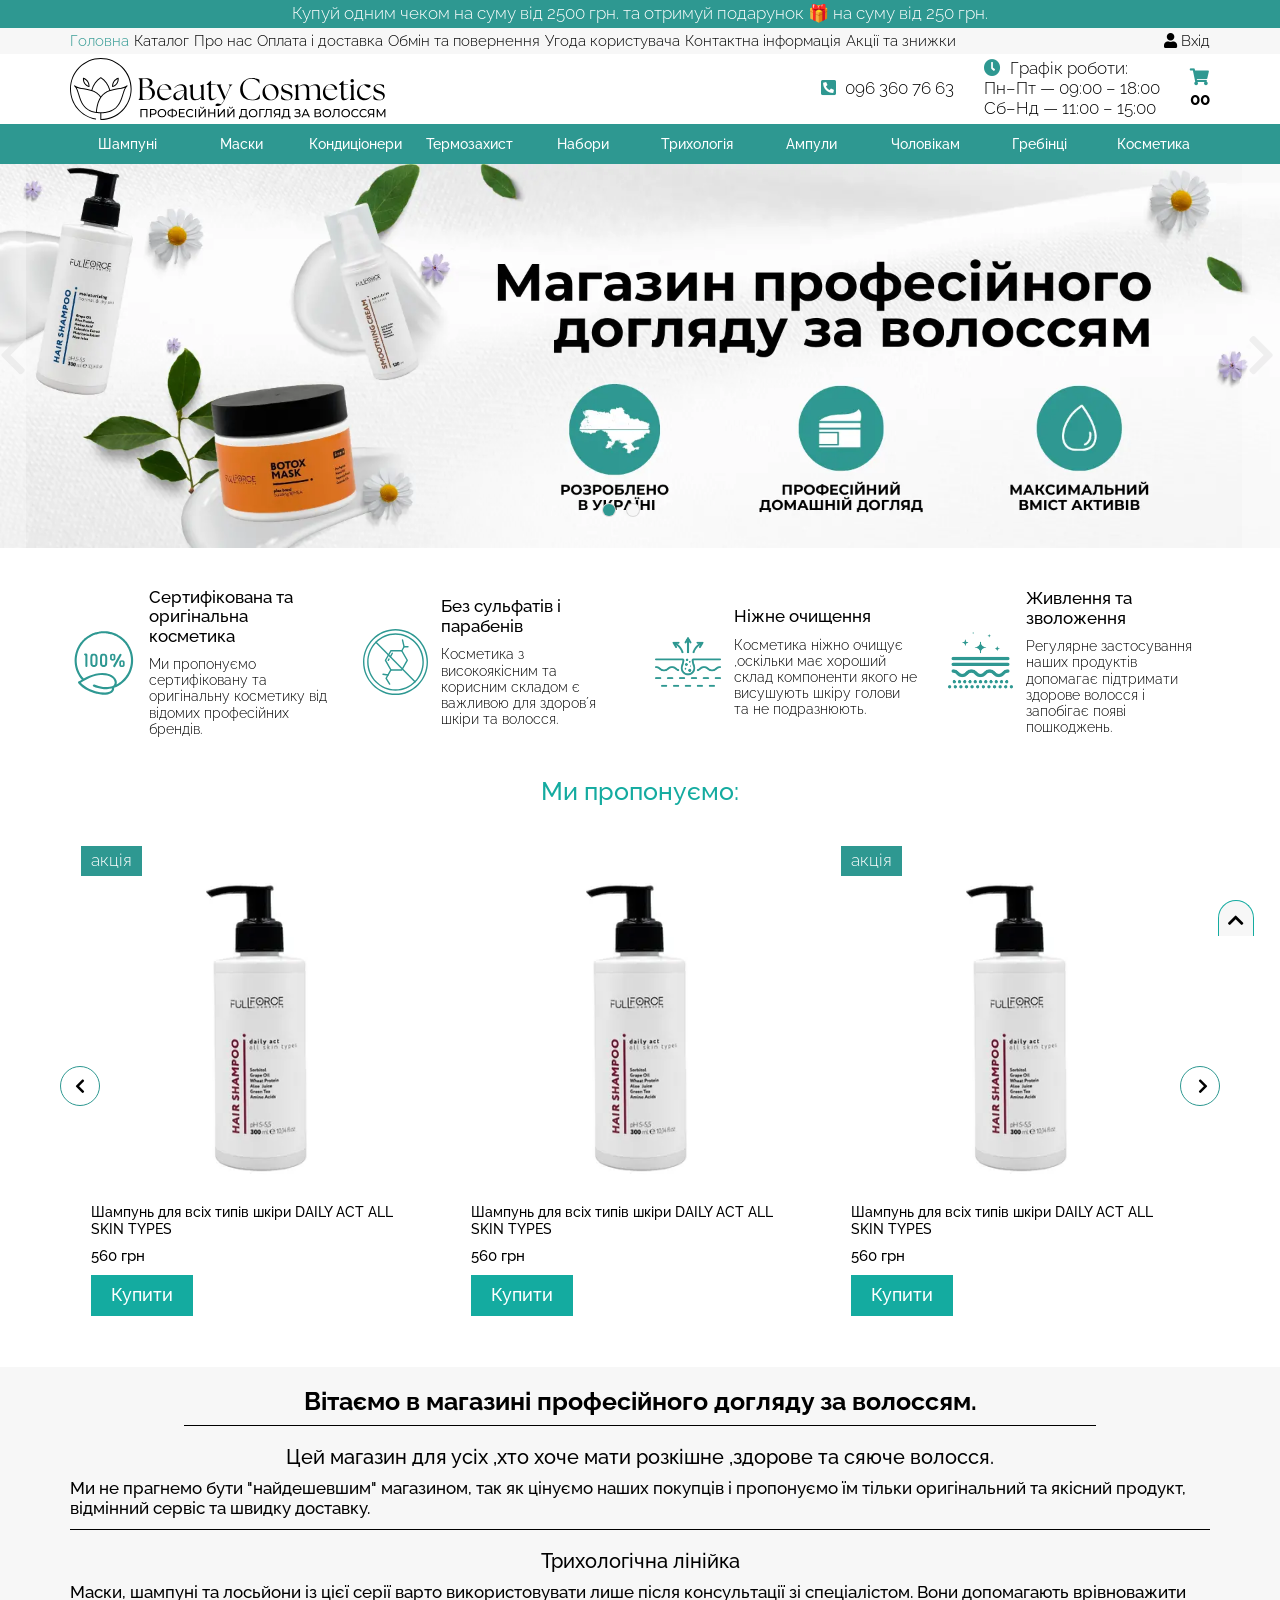
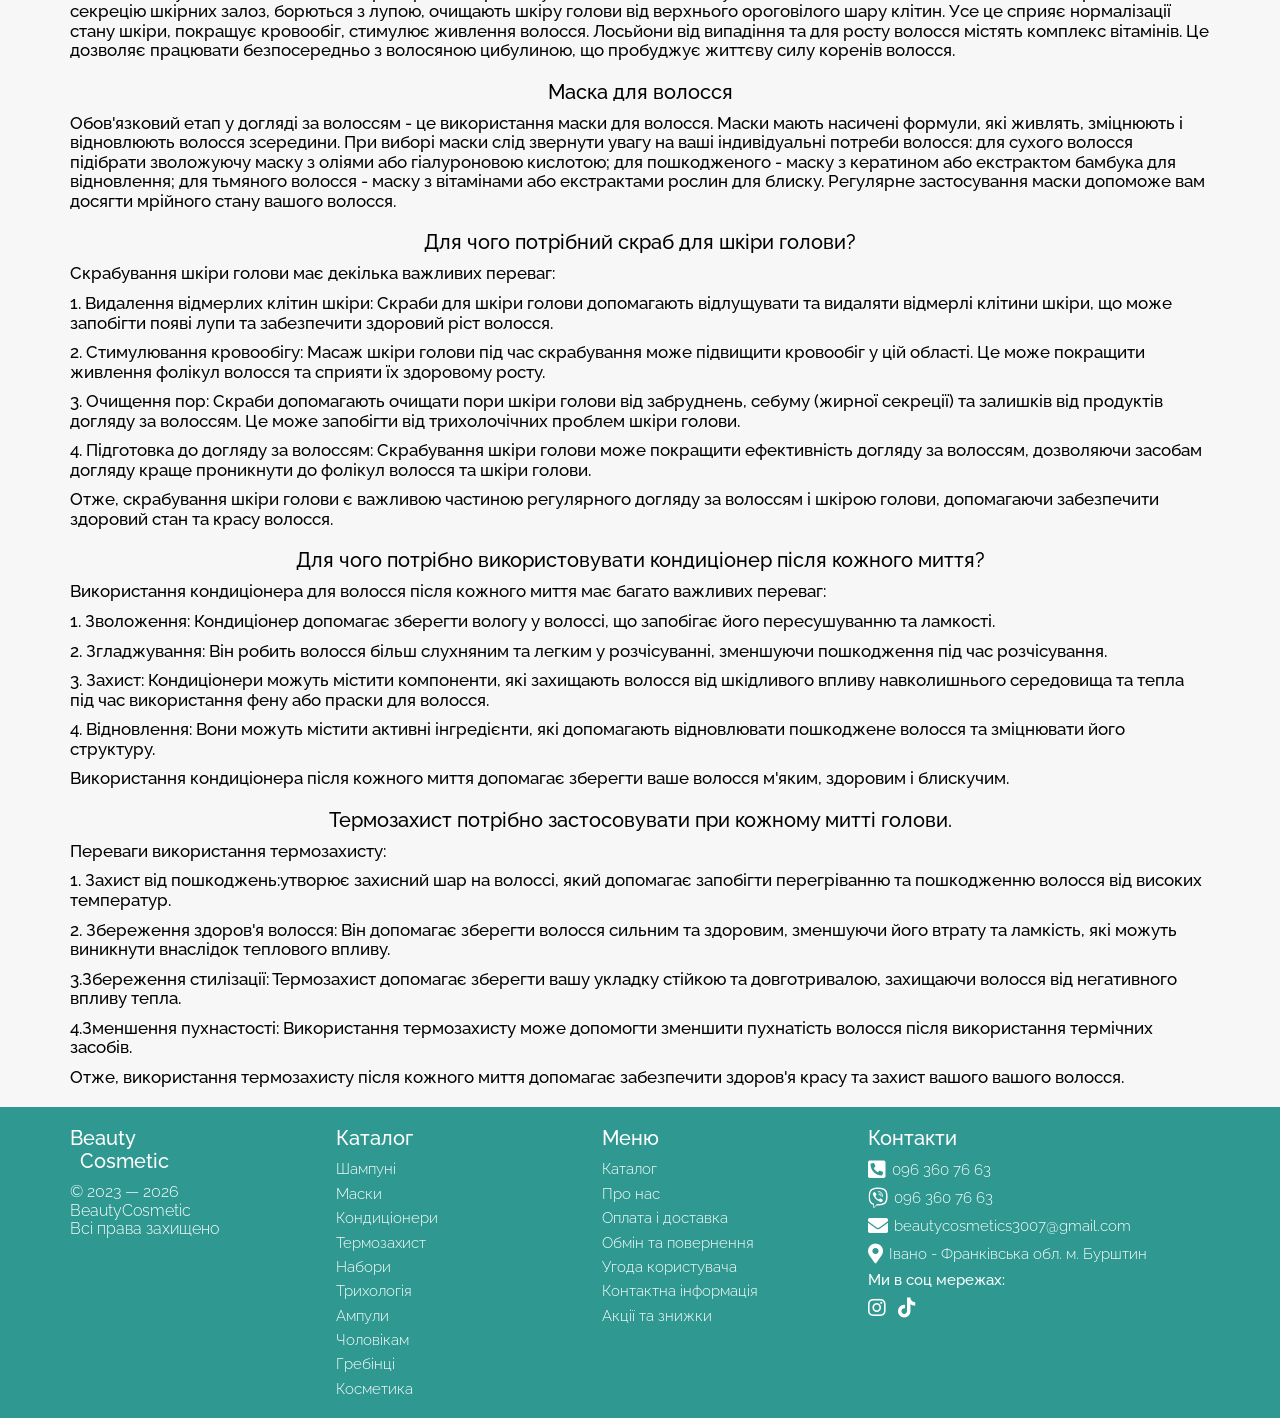
==== commit 28566edd: "add 404 & order page" ====
--- a/index.html
+++ b/index.html
@@ -261,8 +261,8 @@
               <div class="product__card--img">
                 <a href="pages/tovar.html">
                   <picture>
-                    <source srcset="../img/main_slider/shampo.webp" type="image/webp">
-                    <img src="../img/main_slider/shampo.jpg" alt="shampo" class="img">
+                    <source srcset="img/main_slider/shampo.webp" type="image/webp">
+                    <img src="img/main_slider/shampo.jpg" alt="shampo" class="img">
                   </picture>
                 </a>
               </div><!--/.img-->
@@ -312,8 +312,8 @@
               <div class="product__card--img">
                 <a href="pages/tovar.html">
                   <picture>
-                    <source srcset="../img/main_slider/shampo.webp" type="image/webp">
-                    <img src="../img/main_slider/shampo.jpg" alt="shampo" class="img">
+                    <source srcset="img/main_slider/shampo.webp" type="image/webp">
+                    <img src="img/main_slider/shampo.jpg" alt="shampo" class="img">
                   </picture>
                 </a>
               </div><!--/.img-->
@@ -340,8 +340,8 @@
               <div class="product__card--img">
                 <a href="pages/tovar.html">
                   <picture>
-                    <source srcset="../img/main_slider/shampo.webp" type="image/webp">
-                    <img src="../img/main_slider/shampo.jpg" alt="shampo" class="img">
+                    <source srcset="img/main_slider/shampo.webp" type="image/webp">
+                    <img src="img/main_slider/shampo.jpg" alt="shampo" class="img">
                   </picture>
                 </a>
               </div><!--/.img-->
@@ -391,8 +391,8 @@
               <div class="product__card--img">
                 <a href="pages/tovar.html">
                   <picture>
-                    <source srcset="../img/main_slider/shampo.webp" type="image/webp">
-                    <img src="../img/main_slider/shampo.jpg" alt="shampo" class="img">
+                    <source srcset="img/main_slider/shampo.webp" type="image/webp">
+                    <img src="img/main_slider/shampo.jpg" alt="shampo" class="img">
                   </picture>
                 </a>
               </div><!--/.img-->
@@ -472,6 +472,109 @@
                 пошкодженого - маску з кератином або екстрактом бамбука для відновлення; 
                 для тьмяного волосся - маску з вітамінами або екстрактами рослин для блиску. 
                 Регулярне застосування маски допоможе вам досягти мрійного стану вашого волосся.
+              </p>
+            </div><!--/.text-->
+          </div><!--/.block__text-->
+          <div class="block__text">
+            <div class="block__text--title">
+              <h3>
+                ️️Для чого потрібний скраб для шкіри голови?
+              </h3>
+            </div><!--/.title-->
+            <div class="block__text--text">
+              <p>
+                Скрабування шкіри голови має декілька важливих переваг:
+              </p>
+              <p>
+                1. Видалення відмерлих клітин шкіри: Скраби для шкіри голови 
+                допомагають відлущувати та видаляти відмерлі клітини шкіри, що може 
+                запобігти появі лупи та забезпечити здоровий ріст волосся.
+              </p>
+              <p>
+                2. Стимулювання кровообігу: Масаж шкіри голови під час скрабування 
+                може підвищити кровообіг у цій області. Це може покращити живлення фолікул 
+                волосся та сприяти їх здоровому росту.
+              </p>
+              <p>
+                3. Очищення пор: Скраби допомагають очищати пори шкіри голови від забруднень, 
+                себуму (жирної секреції) та залишків від продуктів догляду за волоссям. 
+                Це може запобігти від трихолочічних проблем шкіри голови.
+              </p>
+              <p>
+                4. Підготовка до догляду за волоссям: Скрабування шкіри голови може 
+                покращити ефективність догляду за волоссям, дозволяючи засобам догляду 
+                краще проникнути до фолікул волосся та шкіри голови.
+              </p>
+              <p>
+                Отже, скрабування шкіри голови є важливою частиною регулярного догляду 
+                за волоссям і шкірою голови, допомагаючи забезпечити здоровий стан 
+                та красу волосся.
+              </p>
+            </div><!--/.text-->
+          </div><!--/.block__text-->
+          <div class="block__text">
+            <div class="block__text--title">
+              <h3>
+                ️️Для чого потрібно використовувати кондиціонер після кожного миття?
+              </h3>
+            </div><!--/.title-->
+            <div class="block__text--text">
+              <p>
+                Використання кондиціонера для волосся після кожного миття має багато важливих переваг:
+              </p>
+              <p>
+                1. Зволоження: Кондиціонер допомагає зберегти вологу у волоссі, що 
+                запобігає його пересушуванню та ламкості.
+              </p>
+              <p>
+                2. Згладжування: Він робить волосся більш слухняним та легким у 
+                розчісуванні, зменшуючи пошкодження під час розчісування.
+              </p>
+              <p>
+                3. Захист: Кондиціонери можуть містити компоненти, які захищають волосся 
+                від шкідливого впливу навколишнього середовища та тепла під час 
+                використання фену або праски для волосся.
+              </p>
+              <p>
+                4. Відновлення: Вони можуть містити активні інгредієнти, які допомагають 
+                відновлювати пошкоджене волосся та зміцнювати його структуру.
+              </p>
+              <p>
+                Використання кондиціонера після кожного миття допомагає зберегти 
+                ваше волосся м'яким, здоровим і блискучим.
+              </p>
+            </div><!--/.text-->
+          </div><!--/.block__text-->
+          <div class="block__text">
+            <div class="block__text--title">
+              <h3>
+                ️️Термозахист потрібно застосовувати при кожному митті голови.
+              </h3>
+            </div><!--/.title-->
+            <div class="block__text--text">
+              <p>
+                Переваги використання термозахисту:
+              </p>
+              <p>
+                1. Захист від пошкоджень:утворює захисний шар на волоссі, 
+                який допомагає запобігти перегріванню та пошкодженню волосся від високих температур.
+              </p>
+              <p>
+                2. Збереження здоров'я волосся: Він допомагає зберегти волосся сильним та 
+                здоровим, зменшуючи його втрату та ламкість, які можуть виникнути внаслідок 
+                теплового впливу.
+              </p>
+              <p>
+                3.Збереження стилізації: Термозахист допомагає зберегти вашу 
+                укладку стійкою та довготривалою, захищаючи волосся від негативного впливу тепла.
+              </p>
+              <p>
+                4.Зменшення пухнастості: Використання термозахисту може допомогти 
+                зменшити пухнатість  волосся після використання термічних засобів.
+              </p>
+              <p>
+                Отже, використання термозахисту після кожного миття  допомагає забезпечити 
+                здоров'я красу  та захист вашого вашого волосся.
               </p>
             </div><!--/.text-->
           </div><!--/.block__text-->
@@ -719,7 +822,7 @@
   <!--slick slider https://kenwheeler.github.io/slick/ -->
   <script src="js/vendor/slick.min.js"></script>
   <!--lightbox galery https://lokeshdhakar.com/projects/lightbox2/ -->
-  <script src="../js/vendor/lightbox.min.js"></script>
+  <script src="js/vendor/lightbox.min.js"></script>
   <!-- main script -->
   <script src="js/main.js"></script>
   <!-- mail script -->
--- a/css/style.min.css
+++ b/css/style.min.css
@@ -1,3 +1,3 @@
-@import url("https://fonts.googleapis.com/css2?family=Raleway:wght@300;500;700&display=swap");html{line-height:1.15;-webkit-text-size-adjust:100%}main{display:block}hr{box-sizing:content-box;height:0;overflow:visible}pre{font-family:monospace, monospace;font-size:1em}a{background-color:transparent}abbr[title]{border-bottom:none;text-decoration:underline;-webkit-text-decoration:underline dotted;text-decoration:underline dotted}b,strong{font-weight:bolder}code,kbd,samp{font-family:monospace, monospace;font-size:1em}small{font-size:80%}sub,sup{font-size:75%;line-height:0;position:relative;vertical-align:baseline}sub{bottom:-0.25em}sup{top:-0.5em}img{border-style:none}button,input,optgroup,select,textarea{font-family:inherit;font-size:100%;line-height:1.15;margin:0}button,input{overflow:visible}button,select{text-transform:none}button,[type="button"],[type="reset"],[type="submit"]{-webkit-appearance:button}button::-moz-focus-inner,[type="button"]::-moz-focus-inner,[type="reset"]::-moz-focus-inner,[type="submit"]::-moz-focus-inner{border-style:none;padding:0}button:-moz-focusring,[type="button"]:-moz-focusring,[type="reset"]:-moz-focusring,[type="submit"]:-moz-focusring{outline:1px dotted ButtonText}fieldset{padding:0.35em 0.75em 0.625em}legend{box-sizing:border-box;color:inherit;display:table;max-width:100%;padding:0;white-space:normal}progress{vertical-align:baseline}textarea{overflow:auto}[type="checkbox"],[type="radio"]{box-sizing:border-box;padding:0}[type="number"]::-webkit-inner-spin-button,[type="number"]::-webkit-outer-spin-button{height:auto}[type="search"]{-webkit-appearance:textfield;outline-offset:-2px}[type="search"]::-webkit-search-decoration{-webkit-appearance:none}::-webkit-file-upload-button{-webkit-appearance:button;font:inherit}details{display:block}summary{display:list-item}template{display:none}[hidden]{display:none}.img{display:block;max-width:100%;height:auto}.text__left{text-align:left}.text__right{text-align:right}.text__center{text-align:center}.hide{display:none}.mt-6{margin-top:6rem}@media (max-width: 991px){.mt-6{margin-top:4rem}}@media (max-width: 768px){.mt-6{margin-top:2rem}}.mt-5{margin-top:5rem}.mt-4{margin-top:4rem}@media (max-width: 768px){.mt-4{margin-top:2rem}}.mt-3{margin-top:3rem}.mt-2{margin-top:2rem}@media (max-width: 991px){.mt-2{margin-top:1rem}}*{border:0}html{font-size:10px;-webkit-user-select:none;-moz-user-select:none;user-select:none}body{font-family:"Raleway",sans-serif;font-size:1.6rem;font-weight:300;-webkit-font-smoothing:antialiased;color:#000;margin:0;padding:0;background-color:#fff;overflow-x:hidden}*,*::before,*::after{box-sizing:border-box;-moz-box-sizing:border-box;-webkit-box-sizing:border-box}nav,footer,header,aside{display:block}h1,h2,h3,h4,h5,h6{margin:0;font-size:inherit;font-weight:300}p{margin:0}img{vertical-align:top}input{font-family:inherit}input::-ms-clear{display:none}button{font-family:inherit;cursor:pointer}button::-moz-focus-inner{padding:0;border:0}textarea{font-family:inherit}:focus{outline:none}:active{outline:none}a:focus{outline:none}.container{max-width:1340px;width:100%;padding-left:1rem;padding-right:1rem;margin:0 auto}@media (max-width: 1366px){.container{max-width:1160px}}@media (max-width: 991px){.container{max-width:980px}}@media (max-width: 768px){.container{max-width:740}}@media (max-width: 576px){.container{max-width:560px}}.container-fluid{width:100%;padding-left:1rem;padding-right:1rem;margin:0 auto}.header{width:100%}.header__baner{width:100%;background-color:#2e9891;padding:0.4rem 0}.header__baner--row{text-align:center}.header__baner--row h3{color:#fff;font-weight:300;font-size:1.7rem;font-family:"Raleway",sans-serif}@media (max-width: 991px){.header__baner--row h3{font-size:1.5rem}}@media (max-width: 768px){.header__baner--row h3{font-size:1.3rem}}.header__menu{width:100%;background-color:#f7f7f7;padding:0.4rem 0}.header__menu--row{display:flex;justify-content:space-between;align-items:center}@media (max-width: 991px){.header__menu--row{justify-content:flex-end}}.nav__menu{list-style-type:none;margin:0;padding:0;display:flex;align-items:center}.nav__menu--item{margin-right:1rem}.nav__menu--item:last-child{margin-right:0}.nav__menu--item .active{color:#2e9891}@media (max-width: 1366px){.nav__menu--item{margin-right:0.5rem}}@media (max-width: 991px){.nav__menu--item{margin-right:0;margin-bottom:1rem}.nav__menu--item:last-child{margin-bottom:0}}.nav__menu--link{text-decoration:none;font-family:"Raleway",sans-serif;color:#000;font-weight:300;font-size:1.5rem;transition:color 0.1s linear}.nav__menu--link:hover{cursor:pointer;color:#2e9891}@media (max-width: 991px){.nav__menu--link{font-size:1.7rem;font-weight:500}}@media (max-width: 991px){.nav__menu{background-color:#f7f7f7;position:fixed;top:0;left:-40%;z-index:15000;flex-direction:column;align-items:flex-start;justify-content:center;width:40%;height:100vh;padding-left:1rem;transition:left 0.2s linear}}@media (max-width: 576px){.nav__menu{width:65%;left:-65%}}.nav__menu--open{left:0}.nav__login{display:flex;align-items:center}.nav__login--popup{display:block;text-decoration:none}.nav__login--popup i{font-size:1.5rem;color:#000;transition:color 0.1s linear}.nav__login--popup span{font-family:"Raleway",sans-serif;font-weight:300;font-size:1.5rem;color:#000;transition:color 0.1s linear}.nav__login--popup:hover{cursor:pointer}.nav__login--popup:hover i{color:#2e9891}.nav__login--popup:hover span{color:#2e9891}.header__brand{width:100%;padding:0.4rem 0;background-color:#fff}.header__brand--row{display:flex;align-items:center;justify-content:space-between}@media (max-width: 768px){.header__brand--row{justify-content:center;flex-wrap:wrap}}.navbar__brand{width:22%}@media (max-width: 1366px){.navbar__brand{width:28%}}@media (max-width: 991px){.navbar__brand{width:30%}}@media (max-width: 768px){.navbar__brand{width:50%;margin-bottom:1rem}}@media (max-width: 576px){.navbar__brand{width:65%}}@media (max-width: 450px){.navbar__brand{width:75%}}@media (max-width: 350px){.navbar__brand{width:75%}}.navbar__content{display:flex;align-items:center}.navbar__content--phone{margin-right:3rem}.navbar__content--phone i{font-size:1.7rem;color:#2e9891;margin-right:0.5rem}.navbar__content--phone a{text-decoration:none;font-family:"Raleway",sans-serif;font-weight:300;color:#000;font-size:1.7rem;transition:color 0.1s linear}.navbar__content--phone a:hover{cursor:pointer;color:#2e9891}@media (max-width: 576px){.navbar__content--phone{margin-right:0;width:100%;margin-bottom:1rem;text-align:center}}.navbar__content--time{margin-right:3rem}.navbar__content--time P{font-family:"Raleway",sans-serif;font-weight:300;color:#000;font-size:1.7rem}.navbar__content--time P i{font-size:1.7rem;color:#2e9891;margin-right:0.5rem}.navbar__content--time P span{font-family:"Raleway",sans-serif;font-weight:300;color:#000;font-size:1.7rem}@media (max-width: 576px){.navbar__content--time{margin-right:0;width:100%;margin-bottom:1rem;text-align:center}}.navbar__content--basket{text-decoration:none;display:block}.navbar__content--basket i{font-size:1.7rem;color:#2e9891;margin-bottom:0.5rem;transition:color 0.1s linear}.navbar__content--basket p{font-family:"Raleway",sans-serif;font-weight:700;color:#000;font-size:1.7rem}.navbar__content--basket:hover{cursor:pointer}.navbar__content--basket:hover i{color:#000}@media (max-width: 576px){.navbar__content--basket{width:100%;text-align:center}}@media (max-width: 768px){.navbar__content{width:80%;justify-content:center;flex-wrap:wrap}}@media (max-width: 576px){.navbar__content{width:100%}}.header__product{width:100%;background-color:#2e9891}.product__menu{margin:0;padding:0;list-style-type:none;display:flex}.product__menu--item{width:10%;height:4rem;transition:background-color 0.2s linear}.product__menu--item:hover{background-color:#14aba0}@media (max-width: 991px){.product__menu--item{width:20%;height:3rem}}@media (max-width: 768px){.product__menu--item{width:25%;height:2rem}}@media (max-width: 576px){.product__menu--item{width:30%;height:1.5rem}}@media (max-width: 450px){.product__menu--item{width:35%}}.product__menu--link{text-decoration:none;display:flex;align-items:center;justify-content:center;width:100%;height:100%;color:#fff;font-family:"Raleway",sans-serif;font-size:1.7rem;font-weight:500}@media (max-width: 1366px){.product__menu--link{font-size:1.4rem}}@media (max-width: 991px){.product__menu{flex-wrap:wrap;justify-content:center}}.active__item{background-color:#14aba0}.burger__btn{display:none;width:2rem;height:2rem;margin-right:1rem;position:relative}.burger__btn span{display:block;background-color:#000;width:1.6rem;height:0.2rem;position:absolute;left:0.1rem;top:0.8rem;transition:background-color 0.2s linear, width 0.2s linear, transform 0.2s linear}.burger__btn span:first-child{top:0.4rem}.burger__btn span:last-child{top:1.2rem}.burger__btn:hover{cursor:pointer}.burger__btn:hover span{background-color:#2e9891}.burger__btn--active span:first-child{width:0}.burger__btn--active span:nth-child(2){transform:rotate(45deg)}.burger__btn--active span:nth-child(3){transform:rotate(-45deg)}.burger__btn--active span:last-child{width:0}@media (max-width: 991px){.burger__btn{display:block}}.intro{width:100%}.intro__row{position:relative}.intro__slider--prev{position:absolute;z-index:5;top:0;left:0;height:100%;width:2%;display:flex;align-items:center;justify-content:center;background-color:rgba(255,255,255,0.3);transition:background-color 0.2s linear}.intro__slider--prev i{font-size:4.5rem;color:rgba(217,217,217,0.4);transition:color 0.2s linear}@media (max-width: 991px){.intro__slider--prev i{font-size:2.5rem}}@media (max-width: 768px){.intro__slider--prev i{font-size:2rem}}.intro__slider--prev:hover{background-color:rgba(255,255,255,0.6)}.intro__slider--prev:hover i{color:rgba(217,217,217,0.8)}@media (max-width: 991px){.intro__slider--prev{width:5%}}@media (max-width: 768px){.intro__slider--prev{width:10%}}.intro__slider--next{position:absolute;z-index:5;top:0;right:0;height:100%;width:3%;display:flex;align-items:center;justify-content:center;background-color:rgba(255,255,255,0.3);transition:background-color 0.2s linear}.intro__slider--next i{font-size:4.5rem;color:rgba(217,217,217,0.4);transition:color 0.2s linear}@media (max-width: 991px){.intro__slider--next i{font-size:2.5rem}}@media (max-width: 768px){.intro__slider--next i{font-size:2rem}}.intro__slider--next:hover{background-color:rgba(255,255,255,0.6)}.intro__slider--next:hover i{color:rgba(217,217,217,0.8)}@media (max-width: 991px){.intro__slider--next{width:5%}}@media (max-width: 768px){.intro__slider--next{width:10%}}.intro__slider--dots{margin:0;padding:0;position:absolute;z-index:5;bottom:8%;left:calc(50% - 38px);list-style-type:none;display:flex;align-items:center}.intro__slider--dots li{margin-right:1rem;width:1.4rem;height:1.4rem;border-radius:50%;border:2px solid #d9d9d9;display:flex;align-items:center;justify-content:center}.intro__slider--dots li:last-child{margin-right:0}.intro__slider--dots li button{font-size:0;color:transparent;width:1.2rem;height:1.2rem;border:none;background-color:#f7f7f7;border-radius:50%}.intro__slider--dots .slick-active button{background-color:#2e9891}.intro__link{position:absolute;top:0;left:0;z-index:2;display:block;width:100%;height:100%;background:transparent;text-decoration:none}.about__block{margin-top:4rem}.about__block--row{display:flex;justify-content:space-between}@media (max-width: 991px){.about__block--row{flex-wrap:wrap}}@media (max-width: 576px){.about__block--row{justify-content:center}}.about__content{width:23%;display:flex;align-items:center;justify-content:space-between}.about__content--picture{width:25%}.about__content--text{width:70%;text-align:left}.about__content--text h3{color:#000;font-family:"Raleway",sans-serif;font-weight:500;font-size:1.7rem;margin-bottom:1rem}.about__content--text p{color:#000;font-family:"Raleway",sans-serif;font-weight:300;font-size:1.4rem}@media (max-width: 991px){.about__content{width:40%;margin-bottom:2rem}.about__content:last-child{margin-bottom:0}}@media (max-width: 768px){.about__content{width:50%}}@media (max-width: 576px){.about__content{width:70%}}@media (max-width: 450px){.about__content{width:90%}}@media (max-width: 350px){.about__content{width:100%}}.main__slider{margin-top:4rem}.main__slider--title{text-align:center;margin-bottom:4rem}.main__slider--title h2{font-family:"Raleway",sans-serif;font-weight:500;font-size:2.5rem;color:#14aba0}@media (max-width: 991px){.main__slider--title h2{font-size:2rem}}@media (max-width: 991px){.main__slider--title{margin-bottom:2rem}}@media (max-width: 768px){.main__slider--title{margin-bottom:1rem}}.main__slider--row{width:100%}@media (max-width: 991px){.main__slider{margin-top:2rem}}@media (max-width: 768px){.main__slider{margin-top:1rem}}.product__slider--prev{position:absolute;left:-1rem;top:calc(50% - 2rem);z-index:5;width:4rem;height:4rem;background-color:transparent;border:1px solid;border-color:#2e9891;border-radius:50%;display:flex;align-items:center;justify-content:center;transition:border-color 0.2s linear}.product__slider--prev span{display:block;width:1rem;height:1rem;border-top:1px solid #000;border-left:1px solid #000;transform:rotate(-45deg);margin-left:0.5rem}.product__slider--prev:hover{border-color:#000}.product__slider--next{position:absolute;right:-1rem;top:calc(50% - 2rem);z-index:5;width:4rem;height:4rem;background-color:transparent;border:1px solid;border-color:#2e9891;border-radius:50%;display:flex;align-items:center;justify-content:center;transition:border-color 0.2s linear}.product__slider--next span{display:block;width:1rem;height:1rem;border-top:1px solid #000;border-right:1px solid #000;transform:rotate(45deg);margin-right:0.5rem}.product__slider--next:hover{border-color:#000}.product__card{border:1px solid transparent;border-radius:4px;padding:1rem;margin:0 1rem;position:relative}.product__card--akcia{display:none;position:absolute;z-index:5;top:0;left:0;padding:0.5rem 1rem;background-color:#2e9891}.product__card--akcia span{color:#fff;font-family:"Raleway",sans-serif;font-weight:300;font-size:1.7rem}.product__card--img{margin-bottom:1rem;overflow:hidden}.product__card--title{margin-bottom:1rem}.product__card--title P{font-family:"Raleway",sans-serif;font-weight:500;color:#000;font-size:1.4rem}.product__card--price{margin-bottom:1rem}.product__card--price span{font-family:"Raleway",sans-serif;font-weight:500;color:#000;font-size:1.5rem}.product__card--btn button{font-family:"Raleway",sans-serif;font-weight:500;color:#fff;font-size:1.8rem;background-color:#14aba0;padding:1rem 2rem;transition:background-color 0.1s linear}.product__card--btn button:hover{background-color:#2e9891}.product__card--btn button:active{transform:scale(0.98)}.product__card:hover{border:1px solid #14aba0;box-shadow:3px -3px 15px #14aba0}.about__us{margin-top:4rem;background-color:#f7f7f7;padding-top:2rem;padding-bottom:2rem}@media (max-width: 991px){.about__us{margin-top:2rem}}@media (max-width: 768px){.about__us{padding-top:1rem;padding-bottom:1rem;margin-top:1rem}}.about__title{text-align:center;border-bottom:1px solid #000;width:80%;padding-bottom:1rem;margin:0 auto 2rem auto}.about__title h2{font-family:"Raleway",sans-serif;font-weight:700;font-size:2.5rem;color:#000}@media (max-width: 991px){.about__title h2{font-size:2rem}}@media (max-width: 991px){.about__title{margin:0 auto 1rem auto}}.block__text{margin-bottom:2rem}.block__text--title{text-align:center;margin-bottom:1rem}.block__text--title h3{font-family:"Raleway",sans-serif;font-weight:500;font-size:2rem;color:#000}.block__text--text p{margin-bottom:1rem;font-family:"Raleway",sans-serif;font-weight:500;color:#000;font-size:1.7rem}.block__text--text p:last-child{margin-bottom:0}.block__text:nth-child(2){border-bottom:1px solid #000;padding-bottom:1rem}.block__text:last-child{margin-bottom:0}@media (max-width: 991px){.block__text{margin-bottom:1rem}}.footer{padding-top:2rem;padding-bottom:2rem;background-color:#2e9891}@media (max-width: 991px){.footer{padding-top:1rem;padding-bottom:1rem}}.footer__row{display:flex;align-items:flex-start;justify-content:space-between}@media (max-width: 991px){.footer__row{flex-wrap:wrap;justify-content:center}}.footer__brand{width:20%}.footer__brand--logo{margin-bottom:1rem}.footer__brand--logo p{font-family:"Raleway",sans-serif;font-weight:500;font-size:2rem;color:#fff}.footer__brand--logo p:last-child{margin-left:1rem}.footer__brand--copy{font-weight:300;font-size:1.6rem;color:#fff;font-family:"Raleway",sans-serif}@media (max-width: 991px){.footer__brand{order:3;width:35%}}@media (max-width: 768px){.footer__brand{width:100%}}.footer__catalog{width:20%}.footer__catalog--title{margin-bottom:1rem}.footer__catalog--title h3{font-family:"Raleway",sans-serif;color:#fff;font-weight:500;font-size:2rem}.footer__catalog--menu{margin:0;padding:0;list-style-type:none}.footer__catalog--menu li{margin-bottom:0.6rem}.footer__catalog--menu li:last-child{margin-bottom:0}.footer__catalog--menu li a{text-decoration:none;color:#fff;font-family:"Raleway",sans-serif;font-weight:300;font-size:1.5rem;transition:color 0.2s linear}.footer__catalog--menu li a:hover{color:#000}@media (max-width: 991px){.footer__catalog{order:0;width:35%;margin-bottom:2rem}}@media (max-width: 768px){.footer__catalog{display:none}}.footer__menu{width:20%}.footer__menu--title{margin-bottom:1rem}.footer__menu--title h3{font-family:"Raleway",sans-serif;color:#fff;font-weight:500;font-size:2rem}.footer__menu--menu{margin:0;padding:0;list-style-type:none}.footer__menu--menu li{margin-bottom:0.6rem}.footer__menu--menu li:last-child{margin-bottom:0}.footer__menu--menu li a{text-decoration:none;color:#fff;font-family:"Raleway",sans-serif;font-weight:300;font-size:1.5rem;transition:color 0.2s linear}.footer__menu--menu li a:hover{color:#000}@media (max-width: 991px){.footer__menu{order:1;width:35%}}@media (max-width: 768px){.footer__menu{display:none}}.footer__contact{width:20%}.footer__contact--title{margin-bottom:1rem}.footer__contact--title h3{font-family:"Raleway",sans-serif;color:#fff;font-weight:500;font-size:2rem}@media (max-width: 1366px){.footer__contact{width:30%}}@media (max-width: 991px){.footer__contact{order:2;width:35%}}@media (max-width: 768px){.footer__contact{width:100%;margin-bottom:2rem}}.adres__phone{display:flex;align-items:center;margin-bottom:0.8rem}.adres__phone i{color:#fff;font-size:2rem;margin-right:0.6rem;transition:color 0.2s linear}.adres__phone a{text-decoration:none;font-family:"Raleway",sans-serif;font-weight:300;color:#fff;font-size:1.5rem;transition:color 0.2s linear}.adres__phone:hover i{color:#000}.adres__phone:hover a{color:#000}.adres__telegram{display:flex;align-items:center;margin-bottom:0.8rem}.adres__telegram i{color:#fff;font-size:2rem;margin-right:0.6rem;transition:color 0.2s linear}.adres__telegram a{text-decoration:none;font-family:"Raleway",sans-serif;font-weight:300;color:#fff;font-size:1.5rem;transition:color 0.2s linear}.adres__telegram:hover i{color:#000}.adres__telegram:hover a{color:#000}.adres__mail{display:flex;align-items:center;margin-bottom:0.8rem}.adres__mail i{color:#fff;font-size:2rem;margin-right:0.6rem;transition:color 0.2s linear}.adres__mail a{text-decoration:none;font-family:"Raleway",sans-serif;font-weight:300;color:#fff;font-size:1.5rem;transition:color 0.2s linear}.adres__mail:hover i{color:#000}.adres__mail:hover a{color:#000}.adres__map{display:flex;align-items:center;margin-bottom:0.8rem}.adres__map i{color:#fff;font-size:2rem;margin-right:0.6rem}.adres__map span{text-decoration:none;font-family:"Raleway",sans-serif;font-weight:300;color:#fff;font-size:1.5rem}.adres__social p{margin-bottom:0.8rem;font-family:"Raleway",sans-serif;color:#fff;font-weight:500;font-size:1.5rem}.adres__social a{text-decoration:none;margin-right:0.8rem}.adres__social a:last-child{margin-right:0}.adres__social a i{color:#fff;font-size:2rem;transition:color 0.2s linear}.adres__social a:hover i{color:#000}.back__top{position:fixed;right:2%;bottom:-3.6rem;z-index:10;width:3.6rem;height:3.6rem;background-color:#f7f7f7;border:1px solid;border-color:#14aba0;border-radius:50%;border-bottom-left-radius:0;border-bottom-right-radius:0;border-bottom:none;display:flex;align-items:center;justify-content:center;transition:bottom 0.2s linear, border-color 0.2s linear}.back__top--content{position:relative}.back__top--content span{position:absolute;top:calc(50% - 1rem);left:-7rem;padding:0.3rem 0.6rem;background-color:#000;color:#fff;font-family:"Raleway",sans-serif;font-weight:300;font-size:1.2rem;border-radius:2px;visibility:hidden;opacity:0;transition:opacity 0.2s linear, visibility 0.2s linear}.back__top--content span::after{position:absolute;right:-10%;top:calc(50% - 4px);content:"";width:0;height:0;border-top:4px solid rgba(0,0,0,0);border-bottom:4px solid rgba(0,0,0,0);border-left:4px solid #000}.back__top--content i{font-size:1.8rem;margin-top:0.5rem}.back__top:hover{cursor:pointer;border-color:#000}.back__top:hover .back__top--content span{visibility:visible;opacity:1}.back__top--active{bottom:0}.about__me{background-color:#f7f7f7;padding-top:4rem;padding-bottom:4rem}.me__title h3{font-weight:700;font-size:2.5rem;color:#000;font-family:"Raleway",sans-serif}.me__text{margin-top:1rem}.me__text p{font-family:"Raleway",sans-serif;color:#000;font-size:1.7rem;font-weight:500}.me__text p span{font-weight:700}.me__list{margin:0;padding:0;margin-top:4rem;list-style-type:disc}.me__list p{margin-bottom:1rem;font-family:"Raleway",sans-serif;color:#000;font-weight:700;font-size:2.5rem}.me__list p:last-child{margin-bottom:0}.me__list li{margin-bottom:2rem}.me__list li:last-child{margin-bottom:0}.me__list li p{font-weight:500;font-size:1.7rem}.me__list li p span{font-weight:700}.dostavka{background-color:#f7f7f7;padding:4rem 0}.dostavka__title{margin-bottom:1rem}.dostavka__title h3{font-family:"Raleway",sans-serif;color:#000;font-size:2.5rem;font-weight:700}.dostavka__suptitle{margin-bottom:1rem}.dostavka__suptitle h3{font-family:"Raleway",sans-serif;color:#000;font-weight:700;font-size:1.7rem}.dostavka__block{margin-bottom:1rem}.dostavka__block--title{display:flex;align-items:center;margin-bottom:1rem}.dostavka__block--title picture{width:2%;margin-right:0.6rem}.dostavka__block--title span{font-family:"Raleway",sans-serif;color:#000;font-weight:700;font-size:1.7rem}.dostavka__block--text p{color:#000;font-weight:300;font-family:"Raleway",sans-serif;font-size:1.7rem;margin-bottom:1rem}.dostavka__block--text p span{font-weight:700}.dostavka__block--text p:last-child{margin-bottom:0}.oplata__block{border-top:1px solid #000;padding-top:1rem}.oplata__block--title{margin-bottom:1rem}.oplata__block--title h3{font-family:"Raleway",sans-serif;color:#000;font-weight:700;font-size:1.7rem}.oplata__block--text p{font-family:"Raleway",sans-serif;color:#000;font-weight:300;font-size:1.7rem;margin-bottom:1rem}.oplata__block--text p:first-child{display:flex;align-items:center}.oplata__block--text p img{margin-left:1rem}.oplata__block--text p:last-child{margin-bottom:0;font-weight:700}.oplata__block--text p span{font-weight:700}.obmin{background-color:#f7f7f7;padding:4rem 0}.obmin__row--title{margin-bottom:2rem}.obmin__row--title h3{font-family:"Raleway",sans-serif;color:#000;font-size:2.5rem;font-weight:700}.obmin__row--block{margin-bottom:2rem}.obmin__row--block h3{font-family:"Raleway",sans-serif;color:#000;font-size:1.7rem;font-weight:700;margin-bottom:1rem}.obmin__row--block h3 a{color:#2e9891;margin-left:0.5rem;text-decoration:underline;transition:color 0.2s linear}.obmin__row--block h3 a:hover{color:#000}.obmin__row--block P{font-family:"Raleway",sans-serif;color:#000;font-size:1.7rem;font-weight:300;margin-bottom:1rem}.obmin__row--block P:last-child{margin-bottom:0}.obmin__row--block P span{font-weight:700}.obmin__row--block P a{text-decoration:underline;color:#2e9891;transition:color 0.2s linear;font-weight:700;margin:0 0.5rem}.obmin__row--block P a:hover{color:#000;cursor:pointer}.contact__title{margin-bottom:6rem}@media (max-width: 991px){.contact__title{margin-bottom:4rem}}@media (max-width: 768px){.contact__title{margin-bottom:2rem}}.contact__title--title{text-align:center}.contact__title h1{text-transform:uppercase;font-family:"Raleway",sans-serif;color:#000;font-size:2.5rem;font-weight:700;border-bottom:1px solid #14aba0;display:inline}.contact__block{margin-bottom:6rem}@media (max-width: 991px){.contact__block{margin-bottom:4rem}}@media (max-width: 768px){.contact__block{margin-bottom:2rem}}.contact__block--row{display:flex;justify-content:space-between;align-items:flex-start}.contact__address{width:46%}.contact__address--line{margin-bottom:2rem;display:flex;align-items:center}.contact__address--line:last-child{margin-bottom:0}.contact__address--line i{color:#14aba0;font-size:2.5rem;margin-right:1rem}.contact__address--line span{color:#000;font-weight:500;font-family:"Raleway",sans-serif;font-size:1.7rem}.contact__form{width:46%}.contact__form--block{width:100%;position:relative;margin-bottom:4.5rem}.contact__form--block i{position:absolute;bottom:0;left:0;font-size:2.5rem;color:#14aba0}.contact__form--block input{font-weight:500;font-size:1.7rem;color:#000;font-family:"Raleway",sans-serif;position:absolute;bottom:0;right:0;width:93%;height:3.5rem;border:none;background-color:transparent;border-bottom:1px solid #d9d9d9}.contact__form--block input:focus{outline:none;border-bottom-color:#2e9891}@media (max-width: 768px){.contact__form--block input{font-size:1.6rem}}.contact__form--block label{position:relative;top:-1rem;left:9%;font-size:1.7rem;font-weight:500;color:#000;font-family:"Raleway",sans-serif;transition:font-size 0.1s linear, top 0.1s linear}.contact__form--block textarea{font-weight:500;font-size:1.7rem;color:#000;font-family:"Raleway",sans-serif;position:absolute;bottom:0;right:0;width:93%;height:4rem;border:none;background-color:transparent;border-bottom:1px solid #d9d9d9;resize:none}.contact__form--block textarea:focus{outline:none;border-bottom-color:#2e9891}@media (max-width: 768px){.contact__form--block textarea{font-size:1.6rem}}@media (max-width: 768px){.contact__form--block{margin-bottom:3.5rem}}.contact__form--button{margin-bottom:1.5rem}.contact__form--button button{border:none;background-color:transparent;font-family:"Raleway",sans-serif;font-size:1.7rem;color:#000;font-weight:500;margin:0;padding:1.5rem;background-color:#f7f7f7;border:1px solid #f7f7f7;transition:background-color 0.2s linear, color 0.2s linear}.contact__form--button button i{margin-left:0.5rem;color:#000;font-size:1.7rem;transition:color 0.2s linear}.contact__form--button button:hover{background-color:#2e9891;color:#fff;cursor:pointer}.contact__form--button button:hover i{color:#fff}.contact__form--button button:active{transform:scale(0.97)}@media (max-width: 991px){.contact__form--button{margin-bottom:1rem}}.error__text{width:100%;height:2.2rem;font-family:"Raleway",sans-serif;font-weight:500;font-size:1.7rem;color:#2e9891}#name:focus ~ label[for="name"]{font-size:1.2rem;top:-2.7rem}#email:focus ~ label[for="email"]{font-size:1.2rem;top:-2.7rem}#phone:focus ~ label[for="phone"]{font-size:1.2rem;top:-2.7rem}#message:focus ~ label[for="message"]{font-size:1.2rem;top:-3.5rem}.contact__line{margin-bottom:6rem}@media (max-width: 991px){.contact__line{margin-bottom:4rem}}@media (max-width: 768px){.contact__line{margin-bottom:2rem}}.contact__line--line{width:100%;height:0.1rem}.contact__line--line hr{background-color:#14aba0;width:100%;height:100%;display:block}.promotion{background-color:#f7f7f7;padding:4rem 0}.promotion__row--title{margin-bottom:2rem}.promotion__row--title h2{font-family:"Raleway",sans-serif;color:#000;font-weight:700;font-size:2.5rem}.promotion__row--content p{margin-bottom:1rem;font-family:"Raleway",sans-serif;color:#000;font-weight:300;font-size:1.7rem}.promotion__row--content p:last-child{margin-bottom:0}.promotion__row--content p span{font-weight:500}.oferta{padding:4rem 0;background-color:#f7f7f7}.oferta__row--title{margin-bottom:2rem}.oferta__row--title h2{font-family:"Raleway",sans-serif;color:#000;font-size:2.5rem;font-weight:700;margin-bottom:0.2rem}.oferta__row--title h3{font-family:"Raleway",sans-serif;color:#000;font-size:1.7rem;font-weight:500}.oferta__row--text{margin-bottom:2rem}.oferta__row--text p{color:#000;font-family:"Raleway",sans-serif;font-weight:300;font-size:1.7rem}.oferta__row--text p a{text-decoration:none;color:#2e9891;font-weight:500;transition:color 0.2s linear}.oferta__row--text p a:hover{color:#000}.oferta__row--list{margin:0;padding:0 0 0 1.5rem;list-style-type:decimal}.oferta__row--list li{margin-bottom:1rem}.oferta__row--list li:last-child{margin-bottom:0}.oferta__row--list li p{margin-left:-1.5rem;margin-bottom:0.3rem;font-family:"Raleway",sans-serif;color:#000;font-weight:300;font-size:1.7rem}.oferta__row--list li p:first-child{margin-left:0}.oferta__row--list li p:last-child{margin-bottom:0}.catalog{padding:4rem 0}.catalog__row--title{display:flex;align-items:center;justify-content:space-between}.catalog__row--content{margin-top:4rem}.catalog__title h3{font-family:"Raleway",sans-serif;color:#000;font-weight:700;font-size:2.5rem}.catalog__sort{display:flex;align-items:center}.catalog__sort h4{font-family:"Raleway",sans-serif;color:#000;font-weight:300;font-size:1.7rem}.catalog__sort--radio{margin-left:1rem;display:flex;border:1px solid #d9d9d9}.catalog__sort--radio input{-webkit-appearance:none;-moz-appearance:none;appearance:none}.catalog__sort--radio input:checked+label{background-color:#14aba0;color:#fff}.catalog__sort--radio label{padding:0.5rem 1.5rem;display:block;font-family:"Raleway",sans-serif;color:#000;font-weight:300;font-size:1.7rem;background-color:#f7f7f7}.catalog__sort--radio label:hover{cursor:pointer}.catalog__sort--radio label:nth-child(4){border-left:1px solid #d9d9d9;border-right:1px solid #d9d9d9}.catalog__sort--radio label:nth-child(6){border-right:1px solid #d9d9d9}.catalog__tovariv{display:flex;align-items:flex-start;flex-wrap:wrap}.catalog__tovariv .product__card{width:22%;margin-bottom:4rem}.catalog__tovariv .product__card:last-child{margin-bottom:0}.pagination{margin-top:4rem;text-align:center}.pagination__link{display:inline-block;font-family:"Raleway",sans-serif;text-decoration:none;color:#000;font-size:1.5rem;border:1px solid #d9d9d9;width:3rem;height:3rem;background-color:#f7f7f7;line-height:2.8rem;margin-left:0.2rem}.pagination__link:first-child{margin-left:0}.pagination__link--current{background-color:#2e9891;color:#fff}.tovar{padding:4rem 0}.tovar__title{margin-bottom:2rem}.tovar__title h3{color:#000;font-family:"Raleway",sans-serif;font-weight:500;font-size:2.5rem;margin-bottom:0.5rem}.tovar__title p{color:#14aba0;font-family:"Raleway",sans-serif;font-size:1.7rem;font-weight:300}.tovar__block{display:flex;align-items:flex-start;justify-content:space-between}.tovar__block--galery{width:49%}.tovar__block--opys{width:49%}.img__b{width:100%;display:flex;align-items:center;justify-content:center;margin-bottom:2rem}.img__sm{display:flex;justify-content:center}.img__sm a{display:block;width:20%;margin-right:1rem;text-decoration:none}.img__sm a:last-child{margin-right:0}.block__price{margin-bottom:1.5rem}.block__price span{font-family:"Raleway",sans-serif;font-weight:500;color:#000;font-size:1.7rem}.block__title{margin-bottom:0.5rem}.block__title p{font-family:"Raleway",sans-serif;font-weight:500;color:#000;font-size:1.7rem}.block__size{margin-bottom:1.5rem}.block__size input{-webkit-appearance:none;-moz-appearance:none;appearance:none;display:none}.block__size input:checked+label{background-color:#14aba0;color:#fff}.block__size label{padding:0.5rem 1.5rem;font-family:"Raleway",sans-serif;color:#000;font-weight:500;font-size:1.7rem;background-color:#d9d9d9;display:inline-block}.block__size label:hover{cursor:pointer}.block__btn{margin-bottom:1.5rem}.block__btn button{font-family:"Raleway",sans-serif;font-weight:500;color:#fff;font-size:1.8rem;background-color:#14aba0;padding:1rem 2rem;transition:background-color 0.1s linear}.block__btn button:hover{background-color:#2e9891}.block__btn button:active{transform:scale(0.98)}.block__opys{border-top:1px solid #000;border-bottom:1px solid #000;padding:1rem 0}.block__opys--option h3{font-family:"Raleway",sans-serif;font-weight:500;color:#000;font-size:1.7rem;margin-bottom:1rem}.block__opys--option div{display:flex;margin-bottom:1rem}.block__opys--option div:last-child{margin-bottom:0}.block__opys--option div p{font-family:"Raleway",sans-serif;font-weight:500;color:#000;font-size:1.3rem}.block__opys--option div p:first-child{font-weight:300;width:25%}.block__opys--title{margin:1.5rem 0}.block__opys--title h3{font-family:"Raleway",sans-serif;font-weight:500;color:#14aba0;font-size:2rem}.block__opys--description{border-top:1px solid #000;padding-top:1.5rem;margin-bottom:1.5rem}.block__opys--description h4{font-family:"Raleway",sans-serif;color:#000;font-size:1.7rem;font-weight:500;margin-bottom:0.5rem}.block__opys--description p{font-family:"Raleway",sans-serif;color:#000;font-size:1.5rem;font-weight:300}.block__opys--use{border-top:1px solid #000;padding-top:1.5rem;margin-bottom:1.5rem}.block__opys--use h4{font-family:"Raleway",sans-serif;color:#000;font-size:1.7rem;font-weight:500;margin-bottom:0.5rem}.block__opys--use p{font-family:"Raleway",sans-serif;color:#000;font-size:1.5rem;font-weight:300}.block__opys--contains{border-top:1px solid #000;padding-top:1.5rem}.block__opys--contains h4{font-family:"Raleway",sans-serif;color:#000;font-size:1.7rem;font-weight:500;margin-bottom:0.5rem}.block__opys--contains p{font-family:"Raleway",sans-serif;color:#000;font-size:1.5rem;font-weight:300}.tovar__reviews{margin-top:2rem}.reviews__title{margin-bottom:2rem}.reviews__title p{font-family:"Raleway",sans-serif;color:#14aba0;font-weight:500;font-size:2rem}.reviews__block--user{margin-bottom:2rem}.reviews__block--admin{padding-left:3rem;margin-bottom:2rem}.reviews__block--admin .reviews__header .reviews__header--icon i{color:#14aba0}.reviews__header{display:flex;align-items:flex-start;margin-bottom:0.5rem}.reviews__header--icon{margin-right:0.5rem}.reviews__header--icon i{color:#000;font-size:2.5rem}.reviews__header--title span{font-family:"Raleway",sans-serif;font-weight:500;font-size:1.7rem;color:#000}.reviews__header--title span:last-child{margin-left:0.5rem;font-weight:300}.reviews__content{margin-bottom:0.5rem}.reviews__content p{font-family:"Raleway",sans-serif;font-weight:300;font-size:1.7rem;color:#000}.reviews__answer{margin-bottom:0.5rem}.reviews__answer button{border:none;background-color:transparent;margin:0;padding:0;font-family:"Raleway",sans-serif;font-weight:500;font-size:1.7rem;color:#000;transition:color 0.1s linear}.reviews__answer button:hover{color:#14aba0}.reviews__answer button:active{transform:scale(0.98)}.reviews__form{display:none;margin-bottom:0.5rem}.reviews__form form{background-color:#f7f7f7;display:flex;flex-direction:column;justify-content:flex-start;align-items:flex-start;padding:2rem}.reviews__form form input{font-family:"Raleway",sans-serif;font-weight:500;color:#000;font-size:1.7rem;padding-left:1rem;height:4rem;margin-bottom:1rem;width:100%}.reviews__form form input:focus{border:1px solid #14aba0}.reviews__form form textarea{resize:none;width:100%;height:6rem;padding-left:1rem;font-family:"Raleway",sans-serif;font-weight:500;color:#000;font-size:1.7rem;margin-bottom:1rem}.reviews__form form textarea:focus{border:1px solid #14aba0}.reviews__form form button{font-family:"Raleway",sans-serif;font-weight:500;color:#000;font-size:1.7rem;background-color:#14aba0;padding:1rem 2rem;transition:background-color 0.1s linear, color 0.1s linear}.reviews__form form button:hover{background-color:#2e9891;color:#fff}.reviews__form form button:active{transform:scale(0.98)}.basket{padding:4rem 0}.basket__row--title{margin-bottom:2rem}.basket__row--title h3{font-family:"Raleway",sans-serif;font-weight:700;font-size:2.7rem;color:#000}.basket__row--footer{text-align:right;margin-top:2rem}.tovar__block{display:flex;align-items:center;justify-content:space-between;margin-bottom:2rem}.tovar__block--delete{width:2%}.tovar__block--delete button{background-color:transparent;border:none}.tovar__block--delete button i{font-size:2rem;color:#d9d9d9;transition:color 0.2s linear}.tovar__block--delete button:hover i{color:#000}.tovar__block--content{width:96%;display:flex;align-items:center;justify-content:space-between;border:1px solid #d9d9d9;padding:1rem}.tovar__block:last-child{margin-bottom:0}.tovar__img{width:15%}.tovar__opys{width:50%}.tovar__opys h3{font-family:"Raleway",sans-serif;font-weight:500;color:#000;font-size:1.7rem;margin-bottom:1rem}.tovar__opys span{font-family:"Raleway",sans-serif;font-weight:700;color:#000;font-size:1.7rem}.tovar__count{width:15%;height:5rem;border:1px solid #d9d9d9;display:flex}.tovar__count button{width:25%;border:none;background-color:transparent}.tovar__count button i{color:#000;font-size:1.7rem;transition:color 0.2s linear}.tovar__count button:hover i{color:#14aba0}.tovar__count button:active{background-color:#d9d9d9}.tovar__count input{display:block;width:50%;text-align:center;border-left:1px solid #d9d9d9;border-right:1px solid #d9d9d9;font-family:"Raleway",sans-serif;font-weight:700;font-size:1.7rem;color:#000}.tovar__summ{width:10%;text-align:center}.tovar__summ span{font-family:"Raleway",sans-serif;font-weight:700;color:#000;font-size:1.7rem}.basket__footer--summ{margin-bottom:1rem}.basket__footer--summ span{font-family:"Raleway",sans-serif;font-weight:700;color:#000;font-size:1.8rem}.basket__footer--button button{font-family:"Raleway",sans-serif;font-weight:500;color:#fff;font-size:1.8rem;background-color:#14aba0;padding:1rem 2rem;transition:background-color 0.1s linear}.basket__footer--button button:hover{background-color:#2e9891}.basket__footer--button button:active{transform:scale(0.98)}.modal{position:fixed;top:0;left:0;z-index:2000;width:100%;height:100vh;opacity:0;transform-origin:center center;transform:scale(0);visibility:hidden;transition:transform 0.5s linear, opacity 0.5s linear, visibility 0.5s linear}.modal__open{transform:scale(1);opacity:1;visibility:visible}.modal__mask{width:100%;height:100%;display:flex;align-items:center;justify-content:center;background-color:rgba(0,0,0,0.7)}.modal__content{position:relative;width:38%;background-color:#fff;padding:2rem}.modal__content--close{text-align:right}.modal__content--close button{border:none;background-color:transparent}.modal__content--close button i{font-size:2.6rem;color:#d9d9d9;transition:color 0.2s linear}.modal__content--close button:focus{outline:none}.modal__content--close button:hover{cursor:pointer}.modal__content--close button:hover i{color:#000}.modal__content--tabs{margin-bottom:-1px}.modal__content--body{border:1px solid #d9d9d9;padding:3rem}.modal__content--active{display:none}.switch__tabs{background-color:#fff;font-family:"Raleway",sans-serif;font-weight:700;font-size:1.7rem;color:#000;padding:0 2.5rem;border:1px solid #d9d9d9;margin-right:-5px;height:4.6rem;line-height:4.7rem}.switch__tabs--active{border-bottom:0}.switch__tabs--active:hover{cursor:default}.modal__login{display:none}.modal__login--active{display:block}.login__form--block{display:flex;flex-direction:column;align-items:flex-start;margin-bottom:0.3rem}.login__form--block label{font-family:"Raleway",sans-serif;color:#000;font-weight:300;font-size:1.7rem;margin-bottom:0.5rem}.login__form--block input{border:1px solid #d9d9d9;width:100%;height:4rem;padding-left:1rem;margin-bottom:0.5rem}.login__form--block input:focus{border:1px solid #14aba0}.login__form--block p{font-weight:500;font-family:"Raleway",sans-serif;font-size:1.3rem;color:#14aba0;opacity:0;visibility:hidden}.login__form--button button{background-color:#d9d9d9;font-family:"Raleway",sans-serif;font-size:1.7rem;color:#000;font-weight:500;margin:0;padding:1.2rem 1rem;border:1px solid #d9d9d9;transition:background-color 0.2s linear, color 0.2s linear}.login__form--button button i{margin-left:0.5rem;color:#000;font-size:1.7rem;transition:color 0.2s linear}.login__form--button button:hover{background-color:#2e9891;color:#fff;cursor:pointer}.login__form--button button:hover i{color:#fff}.login__form--button button:active{transform:scale(0.97)}.login__form--button button:last-child{margin-left:1.5rem;background-color:transparent;border:none}.login__form--button button:last-child:hover{color:#2e9891}.modal__register{display:none}.modal__register--active{display:block}.register__form--block{display:flex;flex-direction:column;align-items:flex-start;margin-bottom:0.3rem}.register__form--block label{font-family:"Raleway",sans-serif;color:#000;font-weight:300;font-size:1.7rem;margin-bottom:0.5rem}.register__form--block input{border:1px solid #d9d9d9;width:100%;height:4rem;padding-left:1rem;margin-bottom:0.5rem}.register__form--block input:focus{border:1px solid #14aba0}.register__form--block p{font-weight:500;font-family:"Raleway",sans-serif;font-size:1.3rem;color:#14aba0;opacity:0;visibility:hidden}.register__form--button button{background-color:#d9d9d9;font-family:"Raleway",sans-serif;font-size:1.7rem;color:#000;font-weight:500;margin:0;padding:1.2rem 1rem;border:1px solid #d9d9d9;transition:background-color 0.2s linear, color 0.2s linear}.register__form--button button i{margin-left:0.5rem;color:#000;font-size:1.7rem;transition:color 0.2s linear}.register__form--button button:hover{background-color:#2e9891;color:#fff;cursor:pointer}.register__form--button button:hover i{color:#fff}.register__form--button button:active{transform:scale(0.97)}.register__oferta{margin-top:0.5rem}.register__oferta p{font-family:"Raleway",sans-serif;font-weight:300;color:#000;font-size:1.3rem}.register__oferta a{font-family:"Raleway",sans-serif;font-weight:500;color:#000;font-size:1.3rem;text-decoration:none;transition:color 0.2s linear}.register__oferta a:hover{color:#2e9891;cursor:pointer}.modal__recover{display:none;width:38%;background-color:#fff;padding:2rem}.modal__recover--active{display:block}.recover__close{text-align:right}.recover__close button{border:none;background-color:transparent}.recover__close button i{font-size:2.6rem;color:#d9d9d9;transition:color 0.2s linear}.recover__close button:focus{outline:none}.recover__close button:hover{cursor:pointer}.recover__close button:hover i{color:#000}.recover__title{-moz-text-align-last:left;text-align-last:left;margin-bottom:1rem}.recover__title h3{font-family:"Raleway",sans-serif;color:#000;font-weight:500;font-size:2.7rem}.recover__text{text-align:left;margin-bottom:1rem}.recover__text p{font-family:"Raleway",sans-serif;color:#000;font-size:1.7rem;font-weight:300}.revover__form--block{display:flex;flex-direction:column;align-items:flex-start;margin-bottom:0.3rem}.revover__form--block label{font-family:"Raleway",sans-serif;color:#000;font-weight:300;font-size:1.7rem;margin-bottom:0.5rem}.revover__form--block input{border:1px solid #d9d9d9;width:100%;height:4rem;padding-left:1rem;margin-bottom:0.5rem}.revover__form--block input:focus{border:1px solid #14aba0}.revover__form--block p{font-weight:500;font-family:"Raleway",sans-serif;font-size:1.3rem;color:#14aba0;opacity:0;visibility:hidden}.revover__form--button button{background-color:#d9d9d9;font-family:"Raleway",sans-serif;font-size:1.7rem;color:#000;font-weight:500;margin:0;padding:1.2rem 1rem;border:1px solid #d9d9d9;transition:background-color 0.2s linear, color 0.2s linear}.revover__form--button button i{margin-left:0.5rem;color:#000;font-size:1.7rem;transition:color 0.2s linear}.revover__form--button button:hover{background-color:#2e9891;color:#fff;cursor:pointer}.revover__form--button button:hover i{color:#fff}.revover__form--button button:active{transform:scale(0.97)}.basket__modal{position:fixed;top:0;left:0;z-index:2000;width:100%;height:100vh;opacity:0;transform-origin:center center;transform:scale(0);visibility:hidden;transition:transform 0.5s linear, opacity 0.5s linear, visibility 0.5s linear}.basket__modal--open{transform:scale(1);opacity:1;visibility:visible}.basket__modal--mask{width:100%;height:100%;display:flex;align-items:center;justify-content:center;background-color:rgba(0,0,0,0.7)}.basket__modal--body{width:60%;background-color:#fff;padding:2rem}.basket__modal--content{border:1px solid #d9d9d9;padding:2rem;width:100%}.basket__modal--close{text-align:right;margin-bottom:1rem}.basket__modal--close button{border:none;background-color:transparent}.basket__modal--close button i{font-size:2.6rem;color:#d9d9d9;transition:color 0.2s linear}.basket__modal--close button:focus{outline:none}.basket__modal--close button:hover{cursor:pointer}.basket__modal--close button:hover i{color:#000}.basket__modal--title{margin-bottom:1rem}.basket__modal--title h3{font-family:"Raleway",sans-serif;color:#000;font-size:2rem;font-weight:700}.basket__modal--form{width:100%}.basket__form--block{margin-bottom:1rem;display:flex;flex-direction:column;align-items:flex-start}.basket__form--block label{font-family:"Raleway",sans-serif;color:#000;font-weight:500;font-size:1.7rem;margin-bottom:0.2rem}.basket__form--block input{border:1px solid #d9d9d9;width:100%;height:4rem;padding:0.7rem;margin-bottom:0.2rem;font-family:"Raleway",sans-serif;color:#000;font-size:1.7rem;font-weight:500}.basket__form--block input:focus{border:1px solid #14aba0}.basket__form--block p{font-weight:500;font-family:"Raleway",sans-serif;font-size:1.3rem;color:#14aba0;opacity:0;visibility:hidden}.basket__form--block select{border:1px solid #d9d9d9;width:100%;height:4rem;padding:0.7rem;margin-bottom:0.2rem;font-family:"Raleway",sans-serif;color:#000;font-size:1.7rem;font-weight:500}.basket__form--block select:focus{border:1px solid #14aba0}.basket__form--button{margin-bottom:0.5rem}.basket__form--button button{font-family:"Raleway",sans-serif;font-weight:500;color:#fff;font-size:1.8rem;background-color:#14aba0;padding:1rem 2rem;transition:background-color 0.1s linear}.basket__form--button button:hover{background-color:#2e9891}.basket__form--button button:active{transform:scale(0.98)}.kupivlya__oferta p{font-family:"Raleway",sans-serif;font-weight:300;color:#000;font-size:1.3rem}.kupivlya__oferta a{font-family:"Raleway",sans-serif;font-weight:500;color:#000;font-size:1.3rem;text-decoration:none;transition:color 0.2s linear}.kupivlya__oferta a:hover{color:#2e9891;cursor:pointer}.slick-slider{position:relative;-webkit-user-select:none;-moz-user-select:none;user-select:none;touch-action:pan-y;-webkit-tap-highlight-color:transparent}.slick-list{position:relative;overflow:hidden;margin:0;padding:0}.slick-list:focus{outline:none}.slick-slider .slick-track,.slick-slider .slick-list{transform:translate3d(0, 0, 0)}.slick-track{position:relative;left:0;top:0;margin-left:auto;margin-right:auto}.slick-slide{float:left;height:100%;min-height:1px}[dir="rtl"] .slick-slide{float:right}body.lb-disable-scrolling{overflow:hidden}.lightboxOverlay{position:absolute;top:0;left:0;z-index:9999;background-color:#000;filter:progid:DXImageTransform.Microsoft.Alpha(Opacity=80);opacity:0.6;display:none}.lightbox{position:absolute;left:0;width:100%;z-index:10000;text-align:center;line-height:0;font-weight:normal;outline:none}.lightbox .lb-image{display:block;height:auto;max-width:inherit;max-height:none;border-radius:3px;border:2px solid #f7f7f7}.lightbox a img{border:none}.lb-outerContainer{position:relative;*zoom:1;width:250px;height:250px;margin:0 auto;border-radius:0px;background-color:#f7f7f7}.lb-outerContainer:after{content:"";display:table;clear:both}.lb-loader{position:absolute;top:43%;left:0;height:25%;width:100%;text-align:center;line-height:0}.lb-cancel{display:block;width:32px;height:32px;margin:0 auto;background:url(../img/lightbox/loading.gif) no-repeat}.lb-nav{position:absolute;top:0;left:0;height:100%;width:100%;z-index:10}.lb-container>.nav{left:0}.lb-nav a{outline:none;background-image:url("[data-uri]")}.lb-prev,.lb-next{height:100%;cursor:pointer;display:block}.lb-nav a.lb-prev{width:34%;left:0;float:left;background:url(../img/lightbox/prev.png) left 48% no-repeat;filter:progid:DXImageTransform.Microsoft.Alpha(Opacity=0);opacity:0;transition:opacity 0.6s}.lb-nav a.lb-prev:hover{filter:progid:DXImageTransform.Microsoft.Alpha(Opacity=100);opacity:1}.lb-nav a.lb-next{width:64%;right:0;float:right;background:url(../img/lightbox/next.png) right 48% no-repeat;filter:progid:DXImageTransform.Microsoft.Alpha(Opacity=0);opacity:0;transition:opacity 0.6s}.lb-nav a.lb-next:hover{filter:progid:DXImageTransform.Microsoft.Alpha(Opacity=100);opacity:1}.lb-dataContainer{margin:0 auto;padding-top:5px;zoom:1;width:100%;background-color:#f7f7f7}.lb-dataContainer:after{content:"";display:table;clear:both}.lb-data{padding:0.5rem 1rem}.lb-data .lb-details{width:85%;float:left;text-align:left;line-height:1.1em}.lb-data .lb-caption{font-size:1.7rem;font-weight:500;color:#14aba0;line-height:1.7rem;font-family:"Raleway",sans-serif}.lb-data .lb-caption a{color:#4ae}.lb-data .lb-number{display:block;clear:left;padding-bottom:1em;font-size:1.5rem;font-weight:300;color:#000;font-family:"Raleway",sans-serif}.lb-data .lb-close{display:block;float:right;width:30px;height:30px;background:url(../img/lightbox/close.png) top right no-repeat;text-align:right;outline:none;filter:progid:DXImageTransform.Microsoft.Alpha(Opacity=70);opacity:0.7;transition:opacity 0.2s}.lb-data .lb-close:hover{cursor:pointer;filter:progid:DXImageTransform.Microsoft.Alpha(Opacity=100);opacity:1}
+@import url("https://fonts.googleapis.com/css2?family=Raleway:wght@300;500;700&display=swap");html{line-height:1.15;-webkit-text-size-adjust:100%}main{display:block}hr{box-sizing:content-box;height:0;overflow:visible}pre{font-family:monospace, monospace;font-size:1em}a{background-color:transparent}abbr[title]{border-bottom:none;text-decoration:underline;-webkit-text-decoration:underline dotted;text-decoration:underline dotted}b,strong{font-weight:bolder}code,kbd,samp{font-family:monospace, monospace;font-size:1em}small{font-size:80%}sub,sup{font-size:75%;line-height:0;position:relative;vertical-align:baseline}sub{bottom:-0.25em}sup{top:-0.5em}img{border-style:none}button,input,optgroup,select,textarea{font-family:inherit;font-size:100%;line-height:1.15;margin:0}button,input{overflow:visible}button,select{text-transform:none}button,[type="button"],[type="reset"],[type="submit"]{-webkit-appearance:button}button::-moz-focus-inner,[type="button"]::-moz-focus-inner,[type="reset"]::-moz-focus-inner,[type="submit"]::-moz-focus-inner{border-style:none;padding:0}button:-moz-focusring,[type="button"]:-moz-focusring,[type="reset"]:-moz-focusring,[type="submit"]:-moz-focusring{outline:1px dotted ButtonText}fieldset{padding:0.35em 0.75em 0.625em}legend{box-sizing:border-box;color:inherit;display:table;max-width:100%;padding:0;white-space:normal}progress{vertical-align:baseline}textarea{overflow:auto}[type="checkbox"],[type="radio"]{box-sizing:border-box;padding:0}[type="number"]::-webkit-inner-spin-button,[type="number"]::-webkit-outer-spin-button{height:auto}[type="search"]{-webkit-appearance:textfield;outline-offset:-2px}[type="search"]::-webkit-search-decoration{-webkit-appearance:none}::-webkit-file-upload-button{-webkit-appearance:button;font:inherit}details{display:block}summary{display:list-item}template{display:none}[hidden]{display:none}.img{display:block;max-width:100%;height:auto}.text__left{text-align:left}.text__right{text-align:right}.text__center{text-align:center}.hide{display:none}.mt-6{margin-top:6rem}@media (max-width: 991px){.mt-6{margin-top:4rem}}@media (max-width: 768px){.mt-6{margin-top:2rem}}.mt-5{margin-top:5rem}.mt-4{margin-top:4rem}@media (max-width: 768px){.mt-4{margin-top:2rem}}.mt-3{margin-top:3rem}.mt-2{margin-top:2rem}@media (max-width: 991px){.mt-2{margin-top:1rem}}*{border:0}html{font-size:10px;-webkit-user-select:none;-moz-user-select:none;user-select:none}body{font-family:"Raleway",sans-serif;font-size:1.6rem;font-weight:300;-webkit-font-smoothing:antialiased;color:#000;margin:0;padding:0;background-color:#fff;overflow-x:hidden}*,*::before,*::after{box-sizing:border-box;-moz-box-sizing:border-box;-webkit-box-sizing:border-box}nav,footer,header,aside{display:block}h1,h2,h3,h4,h5,h6{margin:0;font-size:inherit;font-weight:300}p{margin:0}img{vertical-align:top}input{font-family:inherit}input::-ms-clear{display:none}button{font-family:inherit;cursor:pointer}button::-moz-focus-inner{padding:0;border:0}textarea{font-family:inherit}:focus{outline:none}:active{outline:none}a:focus{outline:none}.container{max-width:1340px;width:100%;padding-left:1rem;padding-right:1rem;margin:0 auto}@media (max-width: 1366px){.container{max-width:1160px}}@media (max-width: 991px){.container{max-width:980px}}@media (max-width: 768px){.container{max-width:740}}@media (max-width: 576px){.container{max-width:560px}}.container-fluid{width:100%;padding-left:1rem;padding-right:1rem;margin:0 auto}.header{width:100%}.header__baner{width:100%;background-color:#2e9891;padding:0.4rem 0}.header__baner--row{text-align:center}.header__baner--row h3{color:#fff;font-weight:300;font-size:1.7rem;font-family:"Raleway",sans-serif}@media (max-width: 991px){.header__baner--row h3{font-size:1.5rem}}@media (max-width: 768px){.header__baner--row h3{font-size:1.3rem}}.header__menu{width:100%;background-color:#f7f7f7;padding:0.4rem 0}.header__menu--row{display:flex;justify-content:space-between;align-items:center}@media (max-width: 991px){.header__menu--row{justify-content:flex-end}}.nav__menu{list-style-type:none;margin:0;padding:0;display:flex;align-items:center}.nav__menu--item{margin-right:1rem}.nav__menu--item:last-child{margin-right:0}.nav__menu--item .active{color:#2e9891}@media (max-width: 1366px){.nav__menu--item{margin-right:0.5rem}}@media (max-width: 991px){.nav__menu--item{margin-right:0;margin-bottom:1rem}.nav__menu--item:last-child{margin-bottom:0}}.nav__menu--link{text-decoration:none;font-family:"Raleway",sans-serif;color:#000;font-weight:300;font-size:1.5rem;transition:color 0.1s linear}.nav__menu--link:hover{cursor:pointer;color:#2e9891}@media (max-width: 991px){.nav__menu--link{font-size:1.7rem;font-weight:500}}@media (max-width: 991px){.nav__menu{background-color:#f7f7f7;position:fixed;top:0;left:-40%;z-index:15000;flex-direction:column;align-items:flex-start;justify-content:center;width:40%;height:100vh;padding-left:1rem;transition:left 0.2s linear}}@media (max-width: 576px){.nav__menu{width:65%;left:-65%}}.nav__menu--open{left:0}.nav__login{display:flex;align-items:center}.nav__login--popup{display:block;text-decoration:none}.nav__login--popup i{font-size:1.5rem;color:#000;transition:color 0.1s linear}.nav__login--popup span{font-family:"Raleway",sans-serif;font-weight:300;font-size:1.5rem;color:#000;transition:color 0.1s linear}.nav__login--popup:hover{cursor:pointer}.nav__login--popup:hover i{color:#2e9891}.nav__login--popup:hover span{color:#2e9891}.header__brand{width:100%;padding:0.4rem 0;background-color:#fff}.header__brand--row{display:flex;align-items:center;justify-content:space-between}@media (max-width: 768px){.header__brand--row{justify-content:center;flex-wrap:wrap}}.navbar__brand{width:22%}@media (max-width: 1366px){.navbar__brand{width:28%}}@media (max-width: 991px){.navbar__brand{width:30%}}@media (max-width: 768px){.navbar__brand{width:50%;margin-bottom:1rem}}@media (max-width: 576px){.navbar__brand{width:65%}}@media (max-width: 450px){.navbar__brand{width:75%}}@media (max-width: 350px){.navbar__brand{width:75%}}.navbar__content{display:flex;align-items:center}.navbar__content--phone{margin-right:3rem}.navbar__content--phone i{font-size:1.7rem;color:#2e9891;margin-right:0.5rem}.navbar__content--phone a{text-decoration:none;font-family:"Raleway",sans-serif;font-weight:300;color:#000;font-size:1.7rem;transition:color 0.1s linear}.navbar__content--phone a:hover{cursor:pointer;color:#2e9891}@media (max-width: 768px){.navbar__content--phone{display:none}}.navbar__content--time{margin-right:3rem}.navbar__content--time P{font-family:"Raleway",sans-serif;font-weight:300;color:#000;font-size:1.7rem}.navbar__content--time P i{font-size:1.7rem;color:#2e9891;margin-right:0.5rem}.navbar__content--time P span{font-family:"Raleway",sans-serif;font-weight:300;color:#000;font-size:1.7rem}@media (max-width: 768px){.navbar__content--time{margin-right:0;padding-left:1rem}}@media (max-width: 576px){.navbar__content--time{padding-left:0}}.navbar__content--basket{text-decoration:none;display:block}.navbar__content--basket i{font-size:1.7rem;color:#2e9891;margin-bottom:0.5rem;transition:color 0.1s linear}.navbar__content--basket p{font-family:"Raleway",sans-serif;font-weight:700;color:#000;font-size:1.7rem}.navbar__content--basket:hover{cursor:pointer}.navbar__content--basket:hover i{color:#000}@media (max-width: 768px){.navbar__content--basket{padding-right:1rem}}@media (max-width: 576px){.navbar__content--basket{padding-right:0}}@media (max-width: 768px){.navbar__content{width:100%;justify-content:space-between;margin-bottom:1rem}}.header__product{width:100%;background-color:#2e9891}.product__menu{margin:0;padding:0;list-style-type:none;display:flex}.product__menu--item{width:10%;height:4rem;transition:background-color 0.2s linear}.product__menu--item:hover{background-color:#14aba0}@media (max-width: 991px){.product__menu--item{width:10%;height:2rem}}@media (max-width: 768px){.product__menu--item{width:15%}}@media (max-width: 576px){.product__menu--item{width:20%;height:1.5rem}}@media (max-width: 450px){.product__menu--item{width:30%}}.product__menu--link{text-decoration:none;display:flex;align-items:center;justify-content:center;width:100%;height:100%;color:#fff;font-family:"Raleway",sans-serif;font-size:1.7rem;font-weight:500}@media (max-width: 1366px){.product__menu--link{font-size:1.4rem}}@media (max-width: 991px){.product__menu--link{font-weight:300;font-size:1.2rem}}@media (max-width: 991px){.product__menu{flex-wrap:wrap;justify-content:center}}.active__item{background-color:#14aba0}.burger__btn{display:none;width:2rem;height:2rem;margin-right:1rem;position:relative}.burger__btn span{display:block;background-color:#000;width:1.6rem;height:0.2rem;position:absolute;left:0.1rem;top:0.8rem;transition:background-color 0.2s linear, width 0.2s linear, transform 0.2s linear}.burger__btn span:first-child{top:0.4rem}.burger__btn span:last-child{top:1.2rem}.burger__btn:hover{cursor:pointer}.burger__btn:hover span{background-color:#2e9891}.burger__btn--active span:first-child{width:0}.burger__btn--active span:nth-child(2){transform:rotate(45deg)}.burger__btn--active span:nth-child(3){transform:rotate(-45deg)}.burger__btn--active span:last-child{width:0}@media (max-width: 991px){.burger__btn{display:block}}.intro{width:100%}.intro__row{position:relative}.intro__slider--prev{position:absolute;z-index:5;top:0;left:0;height:100%;width:2%;display:flex;align-items:center;justify-content:center;background-color:rgba(255,255,255,0.3);transition:background-color 0.2s linear}.intro__slider--prev i{font-size:4.5rem;color:rgba(217,217,217,0.4);transition:color 0.2s linear}@media (max-width: 991px){.intro__slider--prev i{font-size:2.5rem}}@media (max-width: 768px){.intro__slider--prev i{font-size:2rem}}.intro__slider--prev:hover{background-color:rgba(255,255,255,0.6)}.intro__slider--prev:hover i{color:rgba(217,217,217,0.8)}@media (max-width: 991px){.intro__slider--prev{width:5%}}@media (max-width: 768px){.intro__slider--prev{width:10%}}.intro__slider--next{position:absolute;z-index:5;top:0;right:0;height:100%;width:3%;display:flex;align-items:center;justify-content:center;background-color:rgba(255,255,255,0.3);transition:background-color 0.2s linear}.intro__slider--next i{font-size:4.5rem;color:rgba(217,217,217,0.4);transition:color 0.2s linear}@media (max-width: 991px){.intro__slider--next i{font-size:2.5rem}}@media (max-width: 768px){.intro__slider--next i{font-size:2rem}}.intro__slider--next:hover{background-color:rgba(255,255,255,0.6)}.intro__slider--next:hover i{color:rgba(217,217,217,0.8)}@media (max-width: 991px){.intro__slider--next{width:5%}}@media (max-width: 768px){.intro__slider--next{width:10%}}.intro__slider--dots{margin:0;padding:0;position:absolute;z-index:5;bottom:8%;left:calc(50% - 38px);list-style-type:none;display:flex;align-items:center}.intro__slider--dots li{margin-right:1rem;width:1.4rem;height:1.4rem;border-radius:50%;border:2px solid #d9d9d9;display:flex;align-items:center;justify-content:center}.intro__slider--dots li:last-child{margin-right:0}.intro__slider--dots li button{font-size:0;color:transparent;width:1.2rem;height:1.2rem;border:none;background-color:#f7f7f7;border-radius:50%}.intro__slider--dots .slick-active button{background-color:#2e9891}.intro__link{position:absolute;top:0;left:0;z-index:2;display:block;width:100%;height:100%;background:transparent;text-decoration:none}.about__block{margin-top:4rem}.about__block--row{display:flex;justify-content:space-between}@media (max-width: 991px){.about__block--row{flex-wrap:wrap}}@media (max-width: 576px){.about__block--row{justify-content:center}}.about__content{width:23%;display:flex;align-items:center;justify-content:space-between}.about__content--picture{width:25%}.about__content--text{width:70%;text-align:left}.about__content--text h3{color:#000;font-family:"Raleway",sans-serif;font-weight:500;font-size:1.7rem;margin-bottom:1rem}.about__content--text p{color:#000;font-family:"Raleway",sans-serif;font-weight:300;font-size:1.4rem}@media (max-width: 991px){.about__content{width:40%;margin-bottom:2rem}.about__content:last-child{margin-bottom:0}}@media (max-width: 768px){.about__content{width:50%}}@media (max-width: 576px){.about__content{width:70%}}@media (max-width: 450px){.about__content{width:90%}}@media (max-width: 350px){.about__content{width:100%}}.main__slider{margin-top:4rem}.main__slider--title{text-align:center;margin-bottom:4rem}.main__slider--title h2{font-family:"Raleway",sans-serif;font-weight:500;font-size:2.5rem;color:#14aba0}@media (max-width: 991px){.main__slider--title h2{font-size:2rem}}@media (max-width: 991px){.main__slider--title{margin-bottom:2rem}}@media (max-width: 768px){.main__slider--title{margin-bottom:1rem}}.main__slider--row{width:100%}@media (max-width: 991px){.main__slider{margin-top:2rem}}@media (max-width: 768px){.main__slider{margin-top:1rem}}.product__slider--prev{position:absolute;left:-1rem;top:calc(50% - 2rem);z-index:5;width:4rem;height:4rem;background-color:transparent;border:1px solid;border-color:#2e9891;border-radius:50%;display:flex;align-items:center;justify-content:center;transition:border-color 0.2s linear}.product__slider--prev i{font-size:1.6rem;transition:color 0.2s linear}.product__slider--prev:hover{border-color:#000}.product__slider--prev:hover i{color:#2e9891}.product__slider--next{position:absolute;right:-1rem;top:calc(50% - 2rem);z-index:5;width:4rem;height:4rem;background-color:transparent;border:1px solid;border-color:#2e9891;border-radius:50%;display:flex;align-items:center;justify-content:center;transition:border-color 0.2s linear}.product__slider--next i{font-size:1.6rem;transition:color 0.2s linear;margin-left:0.5rem}.product__slider--next:hover{border-color:#000}.product__slider--next:hover i{color:#2e9891}.product__card{border:1px solid transparent;border-radius:4px;padding:1rem;margin:0 1rem;position:relative}.product__card--akcia{display:none;position:absolute;z-index:5;top:0;left:0;padding:0.5rem 1rem;background-color:#2e9891}.product__card--akcia span{color:#fff;font-family:"Raleway",sans-serif;font-weight:300;font-size:1.7rem}.product__card--img{margin-bottom:1rem;overflow:hidden}.product__card--title{margin-bottom:1rem}.product__card--title P{font-family:"Raleway",sans-serif;font-weight:500;color:#000;font-size:1.4rem}.product__card--price{margin-bottom:1rem}.product__card--price span{font-family:"Raleway",sans-serif;font-weight:500;color:#000;font-size:1.5rem}.product__card--btn button{font-family:"Raleway",sans-serif;font-weight:500;color:#fff;font-size:1.8rem;background-color:#14aba0;padding:1rem 2rem;transition:background-color 0.1s linear}.product__card--btn button:hover{background-color:#2e9891}.product__card--btn button:active{transform:scale(0.98)}.product__card:hover{border:1px solid #14aba0;box-shadow:3px -3px 15px #14aba0}.about__us{margin-top:4rem;background-color:#f7f7f7;padding-top:2rem;padding-bottom:2rem}@media (max-width: 991px){.about__us{margin-top:2rem}}@media (max-width: 768px){.about__us{padding-top:1rem;padding-bottom:1rem;margin-top:1rem}}.about__title{text-align:center;border-bottom:1px solid #000;width:80%;padding-bottom:1rem;margin:0 auto 2rem auto}.about__title h2{font-family:"Raleway",sans-serif;font-weight:700;font-size:2.5rem;color:#000}@media (max-width: 991px){.about__title h2{font-size:2rem}}@media (max-width: 991px){.about__title{margin:0 auto 1rem auto}}.block__text{margin-bottom:2rem}.block__text--title{text-align:center;margin-bottom:1rem}.block__text--title h3{font-family:"Raleway",sans-serif;font-weight:500;font-size:2rem;color:#000}.block__text--text p{margin-bottom:1rem;font-family:"Raleway",sans-serif;font-weight:500;color:#000;font-size:1.7rem}.block__text--text p:last-child{margin-bottom:0}.block__text:nth-child(2){border-bottom:1px solid #000;padding-bottom:1rem}.block__text:last-child{margin-bottom:0}@media (max-width: 991px){.block__text{margin-bottom:1rem}}.footer{padding-top:2rem;padding-bottom:2rem;background-color:#2e9891}@media (max-width: 991px){.footer{padding-top:1rem;padding-bottom:1rem}}.footer__row{display:flex;align-items:flex-start;justify-content:space-between}@media (max-width: 991px){.footer__row{flex-wrap:wrap;justify-content:center}}.footer__brand{width:20%}.footer__brand--logo{margin-bottom:1rem}.footer__brand--logo p{font-family:"Raleway",sans-serif;font-weight:500;font-size:2rem;color:#fff}.footer__brand--logo p:last-child{margin-left:1rem}.footer__brand--copy{font-weight:300;font-size:1.6rem;color:#fff;font-family:"Raleway",sans-serif}@media (max-width: 991px){.footer__brand{order:3;width:35%}}@media (max-width: 768px){.footer__brand{width:100%}}.footer__catalog{width:20%}.footer__catalog--title{margin-bottom:1rem}.footer__catalog--title h3{font-family:"Raleway",sans-serif;color:#fff;font-weight:500;font-size:2rem}.footer__catalog--menu{margin:0;padding:0;list-style-type:none}.footer__catalog--menu li{margin-bottom:0.6rem}.footer__catalog--menu li:last-child{margin-bottom:0}.footer__catalog--menu li a{text-decoration:none;color:#fff;font-family:"Raleway",sans-serif;font-weight:300;font-size:1.5rem;transition:color 0.2s linear}.footer__catalog--menu li a:hover{color:#000}@media (max-width: 991px){.footer__catalog{order:0;width:35%;margin-bottom:2rem}}@media (max-width: 768px){.footer__catalog{display:none}}.footer__menu{width:20%}.footer__menu--title{margin-bottom:1rem}.footer__menu--title h3{font-family:"Raleway",sans-serif;color:#fff;font-weight:500;font-size:2rem}.footer__menu--menu{margin:0;padding:0;list-style-type:none}.footer__menu--menu li{margin-bottom:0.6rem}.footer__menu--menu li:last-child{margin-bottom:0}.footer__menu--menu li a{text-decoration:none;color:#fff;font-family:"Raleway",sans-serif;font-weight:300;font-size:1.5rem;transition:color 0.2s linear}.footer__menu--menu li a:hover{color:#000}@media (max-width: 991px){.footer__menu{order:1;width:35%}}@media (max-width: 768px){.footer__menu{display:none}}.footer__contact{width:20%}.footer__contact--title{margin-bottom:1rem}.footer__contact--title h3{font-family:"Raleway",sans-serif;color:#fff;font-weight:500;font-size:2rem}@media (max-width: 1366px){.footer__contact{width:30%}}@media (max-width: 991px){.footer__contact{order:2;width:35%}}@media (max-width: 768px){.footer__contact{width:100%;margin-bottom:2rem}}.adres__phone{display:flex;align-items:center;margin-bottom:0.8rem}.adres__phone i{color:#fff;font-size:2rem;margin-right:0.6rem;transition:color 0.2s linear}.adres__phone a{text-decoration:none;font-family:"Raleway",sans-serif;font-weight:300;color:#fff;font-size:1.5rem;transition:color 0.2s linear}.adres__phone:hover i{color:#000}.adres__phone:hover a{color:#000}.adres__telegram{display:flex;align-items:center;margin-bottom:0.8rem}.adres__telegram i{color:#fff;font-size:2rem;margin-right:0.6rem;transition:color 0.2s linear}.adres__telegram a{text-decoration:none;font-family:"Raleway",sans-serif;font-weight:300;color:#fff;font-size:1.5rem;transition:color 0.2s linear}.adres__telegram:hover i{color:#000}.adres__telegram:hover a{color:#000}.adres__mail{display:flex;align-items:center;margin-bottom:0.8rem}.adres__mail i{color:#fff;font-size:2rem;margin-right:0.6rem;transition:color 0.2s linear}.adres__mail a{text-decoration:none;font-family:"Raleway",sans-serif;font-weight:300;color:#fff;font-size:1.5rem;transition:color 0.2s linear}.adres__mail:hover i{color:#000}.adres__mail:hover a{color:#000}.adres__map{display:flex;align-items:center;margin-bottom:0.8rem}.adres__map i{color:#fff;font-size:2rem;margin-right:0.6rem}.adres__map span{text-decoration:none;font-family:"Raleway",sans-serif;font-weight:300;color:#fff;font-size:1.5rem}.adres__social p{margin-bottom:0.8rem;font-family:"Raleway",sans-serif;color:#fff;font-weight:500;font-size:1.5rem}.adres__social a{text-decoration:none;margin-right:0.8rem}.adres__social a:last-child{margin-right:0}.adres__social a i{color:#fff;font-size:2rem;transition:color 0.2s linear}.adres__social a:hover i{color:#000}.back__top{position:fixed;right:2%;bottom:-3.6rem;z-index:10;width:3.6rem;height:3.6rem;background-color:#f7f7f7;border:1px solid;border-color:#14aba0;border-radius:50%;border-bottom-left-radius:0;border-bottom-right-radius:0;border-bottom:none;display:flex;align-items:center;justify-content:center;transition:bottom 0.2s linear, border-color 0.2s linear}.back__top--content{position:relative}.back__top--content span{position:absolute;top:calc(50% - 1rem);left:-7rem;padding:0.3rem 0.6rem;background-color:#000;color:#fff;font-family:"Raleway",sans-serif;font-weight:300;font-size:1.2rem;border-radius:2px;visibility:hidden;opacity:0;transition:opacity 0.2s linear, visibility 0.2s linear}.back__top--content span::after{position:absolute;right:-10%;top:calc(50% - 4px);content:"";width:0;height:0;border-top:4px solid rgba(0,0,0,0);border-bottom:4px solid rgba(0,0,0,0);border-left:4px solid #000}.back__top--content i{font-size:1.8rem;margin-top:0.5rem}.back__top:hover{cursor:pointer;border-color:#000}.back__top:hover .back__top--content span{visibility:visible;opacity:1}.back__top--active{bottom:0}.about__me{background-color:#f7f7f7;padding-top:4rem;padding-bottom:4rem}@media (max-width: 991px){.about__me{padding-top:2rem;padding-bottom:2rem}}.me__title h3{font-weight:700;font-size:2.5rem;color:#000;font-family:"Raleway",sans-serif}@media (max-width: 991px){.me__title h3{font-size:2rem}}@media (max-width: 768px){.me__title h3{font-size:1.8rem}}.me__text{margin-top:1rem}.me__text p{font-family:"Raleway",sans-serif;color:#000;font-size:1.7rem;font-weight:500}.me__text p span{font-weight:700}@media (max-width: 768px){.me__text p{font-size:1.5rem}}.me__list{margin:0;padding:0;margin-top:4rem;list-style-type:disc}.me__list p{margin-bottom:1rem;font-family:"Raleway",sans-serif;color:#000;font-weight:700;font-size:2.5rem}.me__list p:last-child{margin-bottom:0}@media (max-width: 991px){.me__list p{font-size:2rem}}@media (max-width: 768px){.me__list p{font-size:1.8rem}}.me__list li{margin-bottom:2rem}.me__list li:last-child{margin-bottom:0}.me__list li p{font-weight:500;font-size:1.7rem}.me__list li p span{font-weight:700}@media (max-width: 768px){.me__list li p{font-size:1.5rem}}@media (max-width: 991px){.me__list li{margin-bottom:1rem}}@media (max-width: 991px){.me__list{margin-top:2rem}}.dostavka{background-color:#f7f7f7;padding:4rem 0}@media (max-width: 991px){.dostavka{padding:2rem 0}}.dostavka__title{margin-bottom:1rem}.dostavka__title h3{font-family:"Raleway",sans-serif;color:#000;font-size:2.5rem;font-weight:700}@media (max-width: 991px){.dostavka__title h3{font-size:2rem}}@media (max-width: 768px){.dostavka__title h3{font-size:1.8rem}}.dostavka__suptitle{margin-bottom:1rem}.dostavka__suptitle h3{font-family:"Raleway",sans-serif;color:#000;font-weight:700;font-size:1.7rem}@media (max-width: 768px){.dostavka__suptitle h3{font-size:1.5rem}}.dostavka__block{margin-bottom:1rem}.dostavka__block--title{display:flex;align-items:center;margin-bottom:1rem}.dostavka__block--title picture{width:2%;margin-right:0.6rem}.dostavka__block--title span{font-family:"Raleway",sans-serif;color:#000;font-weight:700;font-size:1.7rem}@media (max-width: 768px){.dostavka__block--title span{font-size:1.5rem}}.dostavka__block--text p{color:#000;font-weight:300;font-family:"Raleway",sans-serif;font-size:1.7rem;margin-bottom:1rem}.dostavka__block--text p span{font-weight:700}.dostavka__block--text p:last-child{margin-bottom:0}@media (max-width: 768px){.dostavka__block--text p{font-size:1.5rem}}.oplata__block{border-top:1px solid #000;padding-top:1rem}.oplata__block--title{margin-bottom:1rem}.oplata__block--title h3{font-family:"Raleway",sans-serif;color:#000;font-weight:700;font-size:1.7rem}@media (max-width: 768px){.oplata__block--title h3{font-size:1.5rem}}.oplata__block--text p{font-family:"Raleway",sans-serif;color:#000;font-weight:300;font-size:1.7rem;margin-bottom:1rem}.oplata__block--text p:first-child{display:flex;align-items:center}.oplata__block--text p img{margin-left:1rem}.oplata__block--text p:last-child{margin-bottom:0;font-weight:700}.oplata__block--text p span{font-weight:700}@media (max-width: 768px){.oplata__block--text p{font-size:1.5rem}}.obmin{background-color:#f7f7f7;padding:4rem 0}.obmin__row--title{margin-bottom:2rem}.obmin__row--title h3{font-family:"Raleway",sans-serif;color:#000;font-size:2.5rem;font-weight:700}@media (max-width: 991px){.obmin__row--title h3{font-size:2rem}}@media (max-width: 768px){.obmin__row--title h3{font-size:1.8rem}}@media (max-width: 768px){.obmin__row--title{margin-bottom:1rem}}.obmin__row--block{margin-bottom:2rem}.obmin__row--block h3{font-family:"Raleway",sans-serif;color:#000;font-size:1.7rem;font-weight:700;margin-bottom:1rem}.obmin__row--block h3 a{color:#2e9891;margin-left:0.5rem;text-decoration:underline;transition:color 0.2s linear}.obmin__row--block h3 a:hover{color:#000}@media (max-width: 768px){.obmin__row--block h3{font-size:1.5rem}}.obmin__row--block P{font-family:"Raleway",sans-serif;color:#000;font-size:1.7rem;font-weight:300;margin-bottom:1rem}.obmin__row--block P:last-child{margin-bottom:0}.obmin__row--block P span{font-weight:700}.obmin__row--block P a{text-decoration:underline;color:#2e9891;transition:color 0.2s linear;font-weight:700;margin:0 0.5rem}.obmin__row--block P a:hover{color:#000;cursor:pointer}@media (max-width: 991px){.obmin__row--block P{font-size:2rem}}@media (max-width: 768px){.obmin__row--block P{font-size:1.5rem}}@media (max-width: 768px){.obmin__row--block{margin-bottom:1rem}}@media (max-width: 991px){.obmin{padding:2rem 0}}.contact__title{margin-bottom:6rem}@media (max-width: 991px){.contact__title{margin-bottom:4rem}}@media (max-width: 768px){.contact__title{margin-bottom:3rem}}.contact__title--title{text-align:center}.contact__title h1{text-transform:uppercase;font-family:"Raleway",sans-serif;color:#000;font-size:2.5rem;font-weight:700;border-bottom:1px solid #14aba0;display:inline}@media (max-width: 991px){.contact__title h1{font-size:2rem}}@media (max-width: 768px){.contact__title h1{font-size:1.8rem;font-weight:500}}.contact__block{margin-bottom:6rem}@media (max-width: 991px){.contact__block{margin-bottom:4rem}}@media (max-width: 768px){.contact__block{margin-bottom:2rem}}.contact__block--row{display:flex;justify-content:space-between;align-items:flex-start}@media (max-width: 991px){.contact__block--row{flex-wrap:wrap;justify-content:center}}.contact__address{width:46%}.contact__address--line{margin-bottom:2rem;display:flex;align-items:center}.contact__address--line:last-child{margin-bottom:0}.contact__address--line i{color:#14aba0;font-size:2.5rem;margin-right:1rem}@media (max-width: 768px){.contact__address--line i{font-size:2rem}}.contact__address--line span{color:#000;font-weight:500;font-family:"Raleway",sans-serif;font-size:1.7rem}@media (max-width: 768px){.contact__address--line span{font-size:1.5rem}}@media (max-width: 768px){.contact__address--line{margin-bottom:1rem}}@media (max-width: 991px){.contact__address{width:80%;margin-top:1rem}}@media (max-width: 768px){.contact__address{width:100%}}.contact__form{width:46%}.contact__form--block{width:100%;position:relative;margin-bottom:4.5rem}.contact__form--block i{position:absolute;bottom:0;left:0;font-size:2.5rem;color:#14aba0}@media (max-width: 768px){.contact__form--block i{font-size:2rem}}.contact__form--block input{font-weight:500;font-size:1.7rem;color:#000;font-family:"Raleway",sans-serif;position:absolute;bottom:0;right:0;width:93%;height:3.5rem;border:none;background-color:transparent;border-bottom:1px solid #d9d9d9}.contact__form--block input:focus{outline:none;border-bottom-color:#2e9891}@media (max-width: 768px){.contact__form--block input{font-size:1.5rem}}.contact__form--block label{position:relative;top:-1rem;left:9%;font-size:1.7rem;font-weight:500;color:#000;font-family:"Raleway",sans-serif;transition:font-size 0.1s linear, top 0.1s linear}@media (max-width: 768px){.contact__form--block label{font-size:1.5rem}}.contact__form--block textarea{font-weight:500;font-size:1.7rem;color:#000;font-family:"Raleway",sans-serif;position:absolute;bottom:0;right:0;width:93%;height:4rem;border:none;background-color:transparent;border-bottom:1px solid #d9d9d9;resize:none}.contact__form--block textarea:focus{outline:none;border-bottom-color:#2e9891}@media (max-width: 768px){.contact__form--block textarea{font-size:1.5rem}}@media (max-width: 768px){.contact__form--block{margin-bottom:3.5rem}}.contact__form--button{margin-bottom:1.5rem}.contact__form--button button{border:none;background-color:transparent;font-family:"Raleway",sans-serif;font-size:1.7rem;color:#000;font-weight:500;margin:0;padding:1.5rem;background-color:#f7f7f7;border:1px solid #f7f7f7;transition:background-color 0.2s linear, color 0.2s linear}.contact__form--button button i{margin-left:0.5rem;color:#000;font-size:1.7rem;transition:color 0.2s linear}.contact__form--button button:hover{background-color:#2e9891;color:#fff;cursor:pointer}.contact__form--button button:hover i{color:#fff}.contact__form--button button:active{transform:scale(0.97)}@media (max-width: 768px){.contact__form--button button{font-size:1.5rem;padding:1rem}}@media (max-width: 991px){.contact__form--button{margin-bottom:1rem}}@media (max-width: 991px){.contact__form{width:80%}}@media (max-width: 768px){.contact__form{width:100%}}.error__text{width:100%;height:2.2rem;font-family:"Raleway",sans-serif;font-weight:500;font-size:1.7rem;color:#2e9891}@media (max-width: 768px){.error__text{font-size:1.5rem}}#name:focus ~ label[for="name"]{font-size:1.2rem;top:-2.7rem}#email:focus ~ label[for="email"]{font-size:1.2rem;top:-2.7rem}#phone:focus ~ label[for="phone"]{font-size:1.2rem;top:-2.7rem}#message:focus ~ label[for="message"]{font-size:1.2rem;top:-3.5rem}.contact__line{margin-bottom:6rem}@media (max-width: 991px){.contact__line{margin-bottom:4rem}}@media (max-width: 768px){.contact__line{margin-bottom:2rem}}.contact__line--line{width:100%;height:0.1rem}.contact__line--line hr{background-color:#14aba0;width:100%;height:100%;display:block}.promotion{background-color:#f7f7f7;padding:4rem 0}.promotion__row--title{margin-bottom:2rem}.promotion__row--title h2{font-family:"Raleway",sans-serif;color:#000;font-weight:700;font-size:2.5rem}@media (max-width: 991px){.promotion__row--title h2{font-size:2rem}}@media (max-width: 768px){.promotion__row--title h2{font-size:1.8rem}}@media (max-width: 768px){.promotion__row--title{margin-bottom:1rem}}.promotion__row--content p{margin-bottom:1rem;font-family:"Raleway",sans-serif;color:#000;font-weight:300;font-size:1.7rem}.promotion__row--content p:last-child{margin-bottom:0}.promotion__row--content p span{font-weight:500}@media (max-width: 768px){.promotion__row--content p{font-size:1.5rem}}@media (max-width: 991px){.promotion{padding:2rem 0}}.oferta{padding:4rem 0;background-color:#f7f7f7}.oferta__row--title{margin-bottom:2rem}.oferta__row--title h2{font-family:"Raleway",sans-serif;color:#000;font-size:2.5rem;font-weight:700;margin-bottom:0.2rem}@media (max-width: 991px){.oferta__row--title h2{font-size:2rem}}@media (max-width: 768px){.oferta__row--title h2{font-size:1.8rem}}.oferta__row--title h3{font-family:"Raleway",sans-serif;color:#000;font-size:1.7rem;font-weight:500}@media (max-width: 768px){.oferta__row--title h3{font-size:1.5rem}}@media (max-width: 768px){.oferta__row--title{margin-bottom:1rem}}.oferta__row--text{margin-bottom:2rem}.oferta__row--text p{color:#000;font-family:"Raleway",sans-serif;font-weight:300;font-size:1.7rem}.oferta__row--text p a{text-decoration:none;color:#2e9891;font-weight:500;transition:color 0.2s linear}.oferta__row--text p a:hover{color:#000}@media (max-width: 768px){.oferta__row--text p{font-size:1.5rem}}@media (max-width: 768px){.oferta__row--text{margin-bottom:1rem}}.oferta__row--list{margin:0;padding:0 0 0 1.5rem;list-style-type:decimal}.oferta__row--list li{margin-bottom:1rem}.oferta__row--list li:last-child{margin-bottom:0}.oferta__row--list li p{margin-left:-1.5rem;margin-bottom:0.3rem;font-family:"Raleway",sans-serif;color:#000;font-weight:300;font-size:1.7rem}.oferta__row--list li p:first-child{margin-left:0}.oferta__row--list li p:last-child{margin-bottom:0}@media (max-width: 768px){.oferta__row--list li p{font-size:1.5rem}}@media (max-width: 991px){.oferta{padding:2rem 0}}.catalog{padding:4rem 0}.catalog__row--title{display:flex;align-items:center;justify-content:space-between}@media (max-width: 991px){.catalog__row--title{flex-wrap:wrap;align-items:flex-start;justify-content:flex-start}}.catalog__row--content{margin-top:4rem}@media (max-width: 991px){.catalog__row--content{margin-top:2rem}}@media (max-width: 991px){.catalog{padding:2rem 0}}.catalog__title h3{font-family:"Raleway",sans-serif;color:#000;font-weight:700;font-size:2.5rem}@media (max-width: 991px){.catalog__title h3{font-size:2rem}}@media (max-width: 768px){.catalog__title h3{font-size:1.8rem}}@media (max-width: 991px){.catalog__title{margin-bottom:1rem;width:100%}}.catalog__sort{display:flex;align-items:center}.catalog__sort h4{font-family:"Raleway",sans-serif;color:#000;font-weight:300;font-size:1.7rem}@media (max-width: 991px){.catalog__sort h4{display:none}}.catalog__sort--radio{margin-left:1rem;display:flex;border:1px solid #d9d9d9}.catalog__sort--radio input{display:none}.catalog__sort--radio input:checked+label{background-color:#14aba0;color:#fff}.catalog__sort--radio label{padding:0.5rem 1.5rem;display:block;font-family:"Raleway",sans-serif;color:#000;font-weight:300;font-size:1.7rem;background-color:#f7f7f7}.catalog__sort--radio label:hover{cursor:pointer}.catalog__sort--radio label:nth-child(4){border-left:1px solid #d9d9d9;border-right:1px solid #d9d9d9}@media (max-width: 768px){.catalog__sort--radio label{font-size:1.5rem;padding:0.3rem 0.6rem}}@media (max-width: 576px){.catalog__sort--radio label{font-size:1.4rem;padding:0.2rem 0.5rem}}@media (max-width: 450px){.catalog__sort--radio label{font-size:1.3rem;padding:0.1rem 0.4rem}}@media (max-width: 350px){.catalog__sort--radio label{font-size:1.2rem;padding:0.1rem 0.3rem}}@media (max-width: 991px){.catalog__sort--radio{margin-left:0}}.catalog__tovariv{display:flex;align-items:flex-start;flex-wrap:wrap}.catalog__tovariv .product__card{width:22%;margin-bottom:4rem}.catalog__tovariv .product__card:last-child{margin-bottom:0}@media (max-width: 991px){.catalog__tovariv .product__card{width:33%;margin-bottom:2rem}}@media (max-width: 768px){.catalog__tovariv .product__card{width:46%;margin-bottom:1.5rem}}@media (max-width: 576px){.catalog__tovariv .product__card{width:65%}}@media (max-width: 450px){.catalog__tovariv .product__card{width:90%}}@media (max-width: 350px){.catalog__tovariv .product__card{width:100%}}@media (max-width: 991px){.catalog__tovariv{justify-content:center}}.pagination{margin-top:4rem;text-align:center}.pagination .nav-links{display:flex;align-items:center;justify-content:center}.pagination .nav-links .page-numbers{display:block;font-family:"Raleway",sans-serif;text-decoration:none;color:#000;font-size:1.5rem;font-weight:500;border:1px solid #d9d9d9;width:3rem;height:3rem;background-color:#f7f7f7;line-height:2.8rem;margin-left:0.5rem;transition:background-color 0.2s linear}.pagination .nav-links .page-numbers:first-child{margin-left:0}.pagination .nav-links .page-numbers:hover{cursor:pointer}.pagination .nav-links .current{background-color:#14aba0}.pagination .nav-links .next{width:6rem}@media (max-width: 991px){.pagination{margin-top:2rem}}@media (max-width: 768px){.pagination{margin-top:1.5rem}}.tovar{padding:4rem 0}.tovar__title{margin-bottom:2rem}.tovar__title h3{color:#000;font-family:"Raleway",sans-serif;font-weight:500;font-size:2.5rem;margin-bottom:0.5rem}@media (max-width: 991px){.tovar__title h3{font-size:2rem}}@media (max-width: 768px){.tovar__title h3{font-size:1.8rem}}.tovar__title p{color:#14aba0;font-family:"Raleway",sans-serif;font-size:1.7rem;font-weight:300}@media (max-width: 768px){.tovar__title p{font-size:1.5rem}}@media (max-width: 991px){.tovar__title{margin-bottom:1rem}}.tovar__preview{display:flex;align-items:flex-start;justify-content:space-between}.tovar__preview--galery{width:49%}@media (max-width: 991px){.tovar__preview--galery{width:65%;margin-bottom:1rem}}@media (max-width: 768px){.tovar__preview--galery{width:100%}}.tovar__preview--opys{width:49%}@media (max-width: 991px){.tovar__preview--opys{width:100%}}@media (max-width: 991px){.tovar__preview{justify-content:center;flex-wrap:wrap;margin-bottom:1rem}}@media (max-width: 991px){.tovar{padding:2rem 0}}.img__b{width:100%;display:flex;align-items:center;justify-content:center;margin-bottom:2rem}@media (max-width: 991px){.img__b{margin-bottom:1rem}}.img__sm{display:flex;justify-content:center}.img__sm a{display:block;width:20%;margin-right:1rem;text-decoration:none}.img__sm a:last-child{margin-right:0}@media (max-width: 576px){.img__sm a{width:40%}}.block__price{margin-bottom:1.5rem}.block__price span{font-family:"Raleway",sans-serif;font-weight:500;color:#000;font-size:1.7rem}@media (max-width: 768px){.block__price span{font-size:1.5rem}}@media (max-width: 991px){.block__price{margin-bottom:1rem}}.block__title{margin-bottom:0.5rem}.block__title p{font-family:"Raleway",sans-serif;font-weight:500;color:#000;font-size:1.7rem}@media (max-width: 768px){.block__title p{font-size:1.5rem}}.block__size input{display:none}.block__size input:checked+label{background-color:#14aba0;color:#fff}.block__size label{padding:0.5rem 1.5rem;font-family:"Raleway",sans-serif;color:#000;font-weight:500;font-size:1.7rem;background-color:#d9d9d9;display:inline-block;margin-bottom:1.5rem}.block__size label:hover{cursor:pointer}@media (max-width: 768px){.block__size label{font-size:1.5rem;padding:0.5rem 0.5rem;margin-bottom:1.5rem}}@media (max-width: 350px){.block__size label{font-weight:300;font-size:1.3rem}}.block__btn{margin-bottom:1.5rem}.block__btn button{font-family:"Raleway",sans-serif;font-weight:500;color:#fff;font-size:1.8rem;background-color:#14aba0;padding:1rem 2rem;transition:background-color 0.1s linear}.block__btn button:hover{background-color:#2e9891}.block__btn button:active{transform:scale(0.98)}@media (max-width: 768px){.block__btn button{font-size:1.5rem;padding:0.5rem 1rem}}@media (max-width: 991px){.block__btn{margin-bottom:1rem}}.block__opys{border-top:1px solid #000;border-bottom:1px solid #000;padding:1rem 0}.block__opys--option h3{font-family:"Raleway",sans-serif;font-weight:500;color:#000;font-size:1.7rem;margin-bottom:1rem}@media (max-width: 768px){.block__opys--option h3{font-size:1.5rem}}.block__opys--option div{display:flex;margin-bottom:1rem}.block__opys--option div:last-child{margin-bottom:0}.block__opys--option div p{font-family:"Raleway",sans-serif;font-weight:500;color:#000;font-size:1.3rem}.block__opys--option div p:first-child{font-weight:300;width:25%}@media (max-width: 576px){.block__opys--option div p:first-child{width:30%}}@media (max-width: 350px){.block__opys--option div p:first-child{width:50%}}.block__opys--title{margin:1.5rem 0}.block__opys--title h3{font-family:"Raleway",sans-serif;font-weight:500;color:#14aba0;font-size:2rem}@media (max-width: 768px){.block__opys--title h3{font-size:1.8rem}}@media (max-width: 991px){.block__opys--title{margin:1rem 0}}.block__opys--description{border-top:1px solid #000;padding-top:1.5rem;margin-bottom:1.5rem}.block__opys--description h4{font-family:"Raleway",sans-serif;color:#000;font-size:1.7rem;font-weight:500;margin-bottom:0.5rem}@media (max-width: 768px){.block__opys--description h4{font-size:1.5rem}}.block__opys--description p{font-family:"Raleway",sans-serif;color:#000;font-size:1.5rem;font-weight:300}@media (max-width: 768px){.block__opys--description{padding-top:1rem;margin-bottom:1rem}}.block__opys--use{border-top:1px solid #000;padding-top:1.5rem;margin-bottom:1.5rem}.block__opys--use h4{font-family:"Raleway",sans-serif;color:#000;font-size:1.7rem;font-weight:500;margin-bottom:0.5rem}@media (max-width: 768px){.block__opys--use h4{font-size:1.5rem}}.block__opys--use p{font-family:"Raleway",sans-serif;color:#000;font-size:1.5rem;font-weight:300}@media (max-width: 768px){.block__opys--use{padding-top:1rem;margin-bottom:1rem}}.block__opys--contains{border-top:1px solid #000;padding-top:1.5rem}.block__opys--contains h4{font-family:"Raleway",sans-serif;color:#000;font-size:1.7rem;font-weight:500;margin-bottom:0.5rem}@media (max-width: 768px){.block__opys--contains h4{font-size:1.5rem}}.block__opys--contains p{font-family:"Raleway",sans-serif;color:#000;font-size:1.5rem;font-weight:300}@media (max-width: 768px){.block__opys--contains{padding-top:1rem}}.tovar__reviews{margin-top:2rem}@media (max-width: 991px){.tovar__reviews{margin-top:1rem}}.reviews__title{margin-bottom:2rem}.reviews__title p{font-family:"Raleway",sans-serif;color:#14aba0;font-weight:500;font-size:2rem}@media (max-width: 768px){.reviews__title p{font-size:1.7rem}}@media (max-width: 991px){.reviews__title{margin-bottom:1rem}}.reviews__block--user{margin-bottom:2rem}@media (max-width: 991px){.reviews__block--user{margin-bottom:1rem}}.reviews__block--admin{padding-left:3rem;margin-bottom:2rem}.reviews__block--admin .reviews__header .reviews__header--icon i{color:#14aba0}@media (max-width: 991px){.reviews__block--admin{margin-bottom:1rem;padding-left:2rem}}.reviews__header{display:flex;align-items:flex-start;margin-bottom:0.5rem}.reviews__header--icon{margin-right:0.5rem}.reviews__header--icon i{color:#000;font-size:2.5rem}@media (max-width: 991px){.reviews__header--icon i{font-size:2rem}}.reviews__header--title span{font-family:"Raleway",sans-serif;font-weight:500;font-size:1.7rem;color:#000}.reviews__header--title span:last-child{margin-left:0.5rem;font-weight:300}@media (max-width: 768px){.reviews__header--title span{font-size:1.5rem}}.reviews__content{margin-bottom:0.5rem}.reviews__content p{font-family:"Raleway",sans-serif;font-weight:300;font-size:1.7rem;color:#000}@media (max-width: 768px){.reviews__content p{font-size:1.5rem}}.reviews__answer{margin-bottom:0.5rem}.reviews__answer button{border:none;background-color:transparent;margin:0;padding:0;font-family:"Raleway",sans-serif;font-weight:500;font-size:1.7rem;color:#000;transition:color 0.1s linear}.reviews__answer button:hover{color:#14aba0}.reviews__answer button:active{transform:scale(0.98)}@media (max-width: 768px){.reviews__answer button{font-size:1.5rem}}.reviews__form{display:none;margin-bottom:0.5rem}.reviews__form form{background-color:#f7f7f7;display:flex;flex-direction:column;justify-content:flex-start;align-items:flex-start;padding:2rem}.reviews__form form input{font-family:"Raleway",sans-serif;font-weight:500;color:#000;font-size:1.7rem;padding-left:1rem;height:4rem;margin-bottom:1rem;width:100%}.reviews__form form input:focus{border:1px solid #14aba0}@media (max-width: 768px){.reviews__form form input{font-size:1.5rem}}.reviews__form form textarea{resize:none;width:100%;height:6rem;padding-left:1rem;font-family:"Raleway",sans-serif;font-weight:500;color:#000;font-size:1.7rem;margin-bottom:1rem}.reviews__form form textarea:focus{border:1px solid #14aba0}@media (max-width: 768px){.reviews__form form textarea{font-size:1.5rem}}.reviews__form form button{font-family:"Raleway",sans-serif;font-weight:500;color:#000;font-size:1.7rem;background-color:#14aba0;padding:1rem 2rem;transition:background-color 0.1s linear, color 0.1s linear}.reviews__form form button:hover{background-color:#2e9891;color:#fff}.reviews__form form button:active{transform:scale(0.98)}@media (max-width: 768px){.reviews__form form button{font-size:1.5rem;padding:0.5rem 1rem}}@media (max-width: 768px){.reviews__form form{padding:1rem}}.error{width:100%;height:100vh;display:flex;flex-direction:column;align-items:center;justify-content:center;background-color:#d9d9d9}.error__title{margin-bottom:2rem}.error__title h1{font-size:5rem;font-weight:500;font-family:"Raleway",sans-serif;color:#14aba0}@media (max-width: 768px){.error__title h1{font-size:3rem}}@media (max-width: 450px){.error__title h1{font-size:2rem}}.error__link a{display:block;text-decoration:none;font-weight:500;font-family:"Raleway",sans-serif;font-size:3rem;color:#14aba0;transition:color 0.2s linear}.error__link a:hover{color:#000}@media (max-width: 768px){.error__link a{font-size:2rem}}@media (max-width: 450px){.error__link a{font-size:1.7rem}}.basket__order{width:100%}.basket__order--mask{width:100%;height:100%;display:flex;align-items:center;justify-content:center;background-color:#d9d9d9;padding:2rem 0}@media (max-width: 768px){.basket__order--mask{padding:1rem 0}}.basket__order--body{width:70%;background-color:#fff;padding:2rem}@media (max-width: 991px){.basket__order--body{padding:1rem;width:80%}}@media (max-width: 768px){.basket__order--body{width:90%}}@media (max-width: 576px){.basket__order--body{width:95%}}.basket__order--content{border:1px solid #d9d9d9;padding:2rem;width:100%}@media (max-width: 991px){.basket__order--content{padding:1rem}}.basket__order--close{text-align:right;margin-bottom:1rem}.basket__order--close button{border:none;background-color:transparent}.basket__order--close button i{font-size:2.6rem;color:#d9d9d9;transition:color 0.2s linear}@media (max-width: 768px){.basket__order--close button i{font-size:2rem}}.basket__order--close button:focus{outline:none}.basket__order--close button:hover{cursor:pointer}.basket__order--close button:hover i{color:#000}.basket__order--title{margin-bottom:1rem}.basket__order--title h3{font-family:"Raleway",sans-serif;color:#000;font-size:2rem;font-weight:700}@media (max-width: 768px){.basket__order--title h3{font-weight:500;font-size:1.7rem}}.basket__order--form{width:100%}.basket__form--block{margin-bottom:1rem;display:flex;flex-direction:column;align-items:flex-start}.basket__form--block label{font-family:"Raleway",sans-serif;color:#000;font-weight:500;font-size:1.7rem;margin-bottom:0.2rem}@media (max-width: 768px){.basket__form--block label{font-size:1.4rem}}.basket__form--block input{border:1px solid #d9d9d9;width:100%;height:4rem;padding:0.7rem;margin-bottom:0.2rem;font-family:"Raleway",sans-serif;color:#000;font-size:1.7rem;font-weight:500}.basket__form--block input:focus{border:1px solid #14aba0}@media (max-width: 768px){.basket__form--block input{font-size:1.4rem;padding:0.2rem;height:3rem}}.basket__form--block p{font-weight:500;font-family:"Raleway",sans-serif;font-size:1.3rem;color:#14aba0;opacity:0;visibility:hidden}.basket__form--block select{border:1px solid #d9d9d9;width:100%;height:4rem;padding:0.7rem;margin-bottom:0.2rem;font-family:"Raleway",sans-serif;color:#000;font-size:1.7rem;font-weight:500}.basket__form--block select:focus{border:1px solid #14aba0}@media (max-width: 768px){.basket__form--block select{font-size:1.4rem;padding:0.2rem;height:3rem}}@media (max-width: 768px){.basket__form--block{margin-bottom:0.7rem}}.basket__form--button{margin-bottom:0.5rem}.basket__form--button button{font-family:"Raleway",sans-serif;font-weight:500;color:#fff;font-size:1.8rem;background-color:#14aba0;padding:1rem 2rem;transition:background-color 0.1s linear}.basket__form--button button:hover{background-color:#2e9891}.basket__form--button button:active{transform:scale(0.98)}@media (max-width: 768px){.basket__form--button button{font-size:1.4rem;padding:1rem 1rem}}.kupivlya__oferta p{font-family:"Raleway",sans-serif;font-weight:300;color:#000;font-size:1.3rem}.kupivlya__oferta a{font-family:"Raleway",sans-serif;font-weight:500;color:#000;font-size:1.3rem;text-decoration:none;transition:color 0.2s linear}.kupivlya__oferta a:hover{color:#2e9891;cursor:pointer}.basket{padding:4rem 0}.basket__row--title{margin-bottom:2rem}.basket__row--title h3{font-family:"Raleway",sans-serif;font-weight:700;font-size:2.7rem;color:#000}@media (max-width: 991px){.basket__row--title h3{font-size:2rem}}@media (max-width: 991px){.basket__row--title h3{font-size:1.8rem}}@media (max-width: 991px){.basket__row--title{margin-bottom:1rem}}.basket__row--footer{text-align:right;margin-top:2rem}@media (max-width: 991px){.basket__row--footer{margin-top:1rem}}@media (max-width: 991px){.basket{padding:2rem 0}}.tovar__block{display:flex;align-items:center;justify-content:space-between;margin-bottom:2rem}.tovar__block--delete{width:2%}.tovar__block--delete button{background-color:transparent;border:none}.tovar__block--delete button i{font-size:2rem;color:#d9d9d9;transition:color 0.2s linear}@media (max-width: 991px){.tovar__block--delete button i{font-size:1.8rem}}@media (max-width: 768px){.tovar__block--delete button i{font-size:1.4rem}}.tovar__block--delete button:hover i{color:#000}@media (max-width: 991px){.tovar__block--delete{width:4%}}.tovar__block--content{width:96%;display:flex;align-items:center;justify-content:space-between;border:1px solid #d9d9d9;padding:1rem}@media (max-width: 576px){.tovar__block--content{width:92%;flex-wrap:wrap;justify-content:space-evenly}}.tovar__block:last-child{margin-bottom:0}@media (max-width: 991px){.tovar__block{margin-bottom:1rem}}.tovar__img{width:15%}@media (max-width: 576px){.tovar__img{margin-bottom:1rem;width:20%}}@media (max-width: 450px){.tovar__img{width:35%}}.tovar__opys{width:50%}.tovar__opys h3{font-family:"Raleway",sans-serif;font-weight:500;color:#000;font-size:1.7rem;margin-bottom:1rem}@media (max-width: 991px){.tovar__opys h3{font-size:1.5rem}}@media (max-width: 576px){.tovar__opys h3{font-size:1.3rem;margin-bottom:0.1rem}}.tovar__opys span{font-family:"Raleway",sans-serif;font-weight:700;color:#000;font-size:1.7rem}@media (max-width: 991px){.tovar__opys span{font-weight:500;font-size:1.5rem}}@media (max-width: 576px){.tovar__opys span{font-size:1.3rem}}@media (max-width: 576px){.tovar__opys{width:70%}}@media (max-width: 450px){.tovar__opys{width:90%}}.tovar__count{width:15%;height:5rem;border:1px solid #d9d9d9;display:flex}.tovar__count button{width:25%;border:none;background-color:transparent}.tovar__count button i{color:#000;font-size:1.7rem;transition:color 0.2s linear}@media (max-width: 991px){.tovar__count button i{font-size:1.2rem}}.tovar__count button:hover i{color:#14aba0}.tovar__count button:active{background-color:#d9d9d9}.tovar__count input{display:block;width:50%;text-align:center;border-left:1px solid #d9d9d9;border-right:1px solid #d9d9d9;font-family:"Raleway",sans-serif;font-weight:700;font-size:1.7rem;color:#000}@media (max-width: 991px){.tovar__count input{font-weight:500;font-size:1.5rem}}@media (max-width: 768px){.tovar__count{width:18%}}@media (max-width: 576px){.tovar__count{width:30%}}@media (max-width: 450px){.tovar__count{margin-top:1rem;width:50%}}.tovar__summ{width:10%;text-align:center}.tovar__summ span{font-family:"Raleway",sans-serif;font-weight:700;color:#000;font-size:1.7rem}@media (max-width: 991px){.tovar__summ span{font-weight:500;font-size:1.5rem}}@media (max-width: 576px){.tovar__summ{width:25%}}@media (max-width: 450px){.tovar__summ{width:40%}}.basket__footer--summ{margin-bottom:1rem}.basket__footer--summ span{font-family:"Raleway",sans-serif;font-weight:700;color:#000;font-size:1.8rem}@media (max-width: 991px){.basket__footer--summ span{font-weight:500;font-size:1.5rem}}.basket__footer--button a{font-family:"Raleway",sans-serif;text-decoration:none;font-weight:500;color:#fff;font-size:1.8rem;background-color:#14aba0;padding:1rem 2rem;transition:background-color 0.1s linear;display:inline-block}.basket__footer--button a:hover{background-color:#2e9891}.basket__footer--button a:active{transform:scale(0.97)}@media (max-width: 768px){.basket__footer--button a{font-size:1.5rem;padding:1rem 1rem}}.modal{position:fixed;top:0;left:0;z-index:2000;width:100%;height:100vh;opacity:0;transform-origin:center center;transform:scale(0);visibility:hidden;transition:transform 0.5s linear, opacity 0.5s linear, visibility 0.5s linear}.modal__open{transform:scale(1);opacity:1;visibility:visible}.modal__mask{width:100%;height:100%;display:flex;align-items:center;justify-content:center;background-color:rgba(0,0,0,0.7)}.modal__content{position:relative;width:42%;background-color:#fff;padding:2rem}.modal__content--close{text-align:right}.modal__content--close button{border:none;background-color:transparent}.modal__content--close button i{font-size:2.6rem;color:#d9d9d9;transition:color 0.2s linear}.modal__content--close button:focus{outline:none}.modal__content--close button:hover{cursor:pointer}.modal__content--close button:hover i{color:#000}.modal__content--tabs{margin-bottom:-1px}.modal__content--body{border:1px solid #d9d9d9;padding:3rem}@media (max-width: 991px){.modal__content--body{padding:2rem}}@media (max-width: 768px){.modal__content--body{padding:1rem}}@media (max-width: 350px){.modal__content--body{padding:0.5rem}}.modal__content--active{display:none}@media (max-width: 991px){.modal__content{width:85%}}@media (max-width: 768px){.modal__content{width:98%}}.switch__tabs{background-color:#fff;font-family:"Raleway",sans-serif;font-weight:700;font-size:1.7rem;color:#000;padding:0 2.5rem;border:1px solid #d9d9d9;margin-right:-5px;height:4.6rem;line-height:4.7rem}.switch__tabs--active{border-bottom:0}.switch__tabs--active:hover{cursor:default}@media (max-width: 991px){.switch__tabs{padding:0 2rem}}@media (max-width: 768px){.switch__tabs{padding:0 1.5rem;font-size:1.5rem;font-weight:500}}.modal__login{display:none}.modal__login--active{display:block}.login__form--block{display:flex;flex-direction:column;align-items:flex-start;margin-bottom:0.3rem}.login__form--block label{font-family:"Raleway",sans-serif;color:#000;font-weight:300;font-size:1.7rem;margin-bottom:0.5rem}@media (max-width: 768px){.login__form--block label{font-size:1.5rem}}.login__form--block input{border:1px solid #d9d9d9;width:100%;height:4rem;padding-left:1rem;margin-bottom:0.5rem}.login__form--block input:focus{border:1px solid #14aba0}.login__form--block p{font-weight:500;font-family:"Raleway",sans-serif;font-size:1.3rem;color:#14aba0;opacity:0;visibility:hidden}.login__form--button button{background-color:#d9d9d9;font-family:"Raleway",sans-serif;font-size:1.7rem;color:#000;font-weight:500;margin:0;padding:1.2rem 1rem;border:1px solid #d9d9d9;transition:background-color 0.2s linear, color 0.2s linear}.login__form--button button i{margin-left:0.5rem;color:#000;font-size:1.7rem;transition:color 0.2s linear}.login__form--button button:hover{background-color:#2e9891;color:#fff;cursor:pointer}.login__form--button button:hover i{color:#fff}.login__form--button button:active{transform:scale(0.97)}.login__form--button button:last-child{margin-left:1.5rem;background-color:transparent;border:none}.login__form--button button:last-child:hover{color:#2e9891}@media (max-width: 1366px){.login__form--button button:last-child{margin-left:0.5rem}}@media (max-width: 991px){.login__form--button button:last-child{margin-left:0}}@media (max-width: 768px){.login__form--button button{font-size:1.5rem;padding:0.5rem 0.3rem}}.modal__register{display:none}.modal__register--active{display:block}.register__form--block{display:flex;flex-direction:column;align-items:flex-start;margin-bottom:0.3rem}.register__form--block label{font-family:"Raleway",sans-serif;color:#000;font-weight:300;font-size:1.7rem;margin-bottom:0.5rem}@media (max-width: 768px){.register__form--block label{font-size:1.5rem}}.register__form--block input{border:1px solid #d9d9d9;width:100%;height:4rem;padding-left:1rem;margin-bottom:0.5rem}.register__form--block input:focus{border:1px solid #14aba0}.register__form--block p{font-weight:500;font-family:"Raleway",sans-serif;font-size:1.3rem;color:#14aba0;opacity:0;visibility:hidden}.register__form--button button{background-color:#d9d9d9;font-family:"Raleway",sans-serif;font-size:1.7rem;color:#000;font-weight:500;margin:0;padding:1.2rem 1rem;border:1px solid #d9d9d9;transition:background-color 0.2s linear, color 0.2s linear}.register__form--button button i{margin-left:0.5rem;color:#000;font-size:1.7rem;transition:color 0.2s linear}.register__form--button button:hover{background-color:#2e9891;color:#fff;cursor:pointer}.register__form--button button:hover i{color:#fff}.register__form--button button:active{transform:scale(0.97)}@media (max-width: 768px){.register__form--button button{font-size:1.5rem;padding:0.5rem 0.3rem}}.register__oferta{margin-top:0.5rem}.register__oferta p{font-family:"Raleway",sans-serif;font-weight:300;color:#000;font-size:1.3rem}.register__oferta a{font-family:"Raleway",sans-serif;font-weight:500;color:#000;font-size:1.3rem;text-decoration:none;transition:color 0.2s linear}.register__oferta a:hover{color:#2e9891;cursor:pointer}.modal__recover{display:none;width:42%;background-color:#fff;padding:2rem}.modal__recover--active{display:block}@media (max-width: 991px){.modal__recover{width:85%}}@media (max-width: 768px){.modal__recover{width:98%}}.recover__close{text-align:right}.recover__close button{border:none;background-color:transparent}.recover__close button i{font-size:2.6rem;color:#d9d9d9;transition:color 0.2s linear}.recover__close button:focus{outline:none}.recover__close button:hover{cursor:pointer}.recover__close button:hover i{color:#000}.recover__title{-moz-text-align-last:left;text-align-last:left;margin-bottom:1rem}.recover__title h3{font-family:"Raleway",sans-serif;color:#000;font-weight:500;font-size:2.7rem}@media (max-width: 991px){.recover__title h3{font-size:2rem}}@media (max-width: 768px){.recover__title h3{font-size:1.8rem}}.recover__text{text-align:left;margin-bottom:1rem}.recover__text p{font-family:"Raleway",sans-serif;color:#000;font-size:1.7rem;font-weight:300}@media (max-width: 768px){.recover__text p{font-size:1.5rem}}.revover__form--block{display:flex;flex-direction:column;align-items:flex-start;margin-bottom:0.3rem}.revover__form--block label{font-family:"Raleway",sans-serif;color:#000;font-weight:300;font-size:1.7rem;margin-bottom:0.5rem}@media (max-width: 768px){.revover__form--block label{font-size:1.5rem}}.revover__form--block input{border:1px solid #d9d9d9;width:100%;height:4rem;padding-left:1rem;margin-bottom:0.5rem}.revover__form--block input:focus{border:1px solid #14aba0}.revover__form--block p{font-weight:500;font-family:"Raleway",sans-serif;font-size:1.3rem;color:#14aba0;opacity:0;visibility:hidden}.revover__form--button button{background-color:#d9d9d9;font-family:"Raleway",sans-serif;font-size:1.7rem;color:#000;font-weight:500;margin:0;padding:1.2rem 1rem;border:1px solid #d9d9d9;transition:background-color 0.2s linear, color 0.2s linear}.revover__form--button button i{margin-left:0.5rem;color:#000;font-size:1.7rem;transition:color 0.2s linear}.revover__form--button button:hover{background-color:#2e9891;color:#fff;cursor:pointer}.revover__form--button button:hover i{color:#fff}.revover__form--button button:active{transform:scale(0.97)}@media (max-width: 768px){.revover__form--button button{font-size:1.5rem;padding:0.5rem 0.3rem}}.slick-slider{position:relative;-webkit-user-select:none;-moz-user-select:none;user-select:none;touch-action:pan-y;-webkit-tap-highlight-color:transparent}.slick-list{position:relative;overflow:hidden;margin:0;padding:0}.slick-list:focus{outline:none}.slick-slider .slick-track,.slick-slider .slick-list{transform:translate3d(0, 0, 0)}.slick-track{position:relative;left:0;top:0;margin-left:auto;margin-right:auto}.slick-slide{float:left;height:100%;min-height:1px}[dir="rtl"] .slick-slide{float:right}body.lb-disable-scrolling{overflow:hidden}.lightboxOverlay{position:absolute;top:0;left:0;z-index:9999;background-color:#000;filter:progid:DXImageTransform.Microsoft.Alpha(Opacity=80);opacity:0.6;display:none}.lightbox{position:absolute;left:0;width:100%;z-index:10000;text-align:center;line-height:0;font-weight:normal;outline:none}.lightbox .lb-image{display:block;height:auto;max-width:inherit;max-height:none;border-radius:3px;border:2px solid #f7f7f7}.lightbox a img{border:none}.lb-outerContainer{position:relative;*zoom:1;width:250px;height:250px;margin:0 auto;border-radius:0px;background-color:#f7f7f7}.lb-outerContainer:after{content:"";display:table;clear:both}.lb-loader{position:absolute;top:43%;left:0;height:25%;width:100%;text-align:center;line-height:0}.lb-cancel{display:block;width:32px;height:32px;margin:0 auto;background:url(../img/lightbox/loading.gif) no-repeat}.lb-nav{position:absolute;top:0;left:0;height:100%;width:100%;z-index:10}.lb-container>.nav{left:0}.lb-nav a{outline:none;background-image:url("[data-uri]")}.lb-prev,.lb-next{height:100%;cursor:pointer;display:block}.lb-nav a.lb-prev{width:34%;left:0;float:left;background:url(../img/lightbox/prev.png) left 48% no-repeat;filter:progid:DXImageTransform.Microsoft.Alpha(Opacity=0);opacity:0;transition:opacity 0.6s}.lb-nav a.lb-prev:hover{filter:progid:DXImageTransform.Microsoft.Alpha(Opacity=100);opacity:1}.lb-nav a.lb-next{width:64%;right:0;float:right;background:url(../img/lightbox/next.png) right 48% no-repeat;filter:progid:DXImageTransform.Microsoft.Alpha(Opacity=0);opacity:0;transition:opacity 0.6s}.lb-nav a.lb-next:hover{filter:progid:DXImageTransform.Microsoft.Alpha(Opacity=100);opacity:1}.lb-dataContainer{margin:0 auto;padding-top:5px;zoom:1;width:100%;background-color:#f7f7f7}.lb-dataContainer:after{content:"";display:table;clear:both}.lb-data{padding:0.5rem 1rem}.lb-data .lb-details{width:85%;float:left;text-align:left;line-height:1.1em}.lb-data .lb-caption{font-size:1.7rem;font-weight:500;color:#14aba0;line-height:1.7rem;font-family:"Raleway",sans-serif}.lb-data .lb-caption a{color:#4ae}.lb-data .lb-number{display:block;clear:left;padding-bottom:1em;font-size:1.5rem;font-weight:300;color:#000;font-family:"Raleway",sans-serif}.lb-data .lb-close{display:block;float:right;width:30px;height:30px;background:url(../img/lightbox/close.png) top right no-repeat;text-align:right;outline:none;filter:progid:DXImageTransform.Microsoft.Alpha(Opacity=70);opacity:0.7;transition:opacity 0.2s}.lb-data .lb-close:hover{cursor:pointer;filter:progid:DXImageTransform.Microsoft.Alpha(Opacity=100);opacity:1}
 
 /*# sourceMappingURL=style.min.css.map */
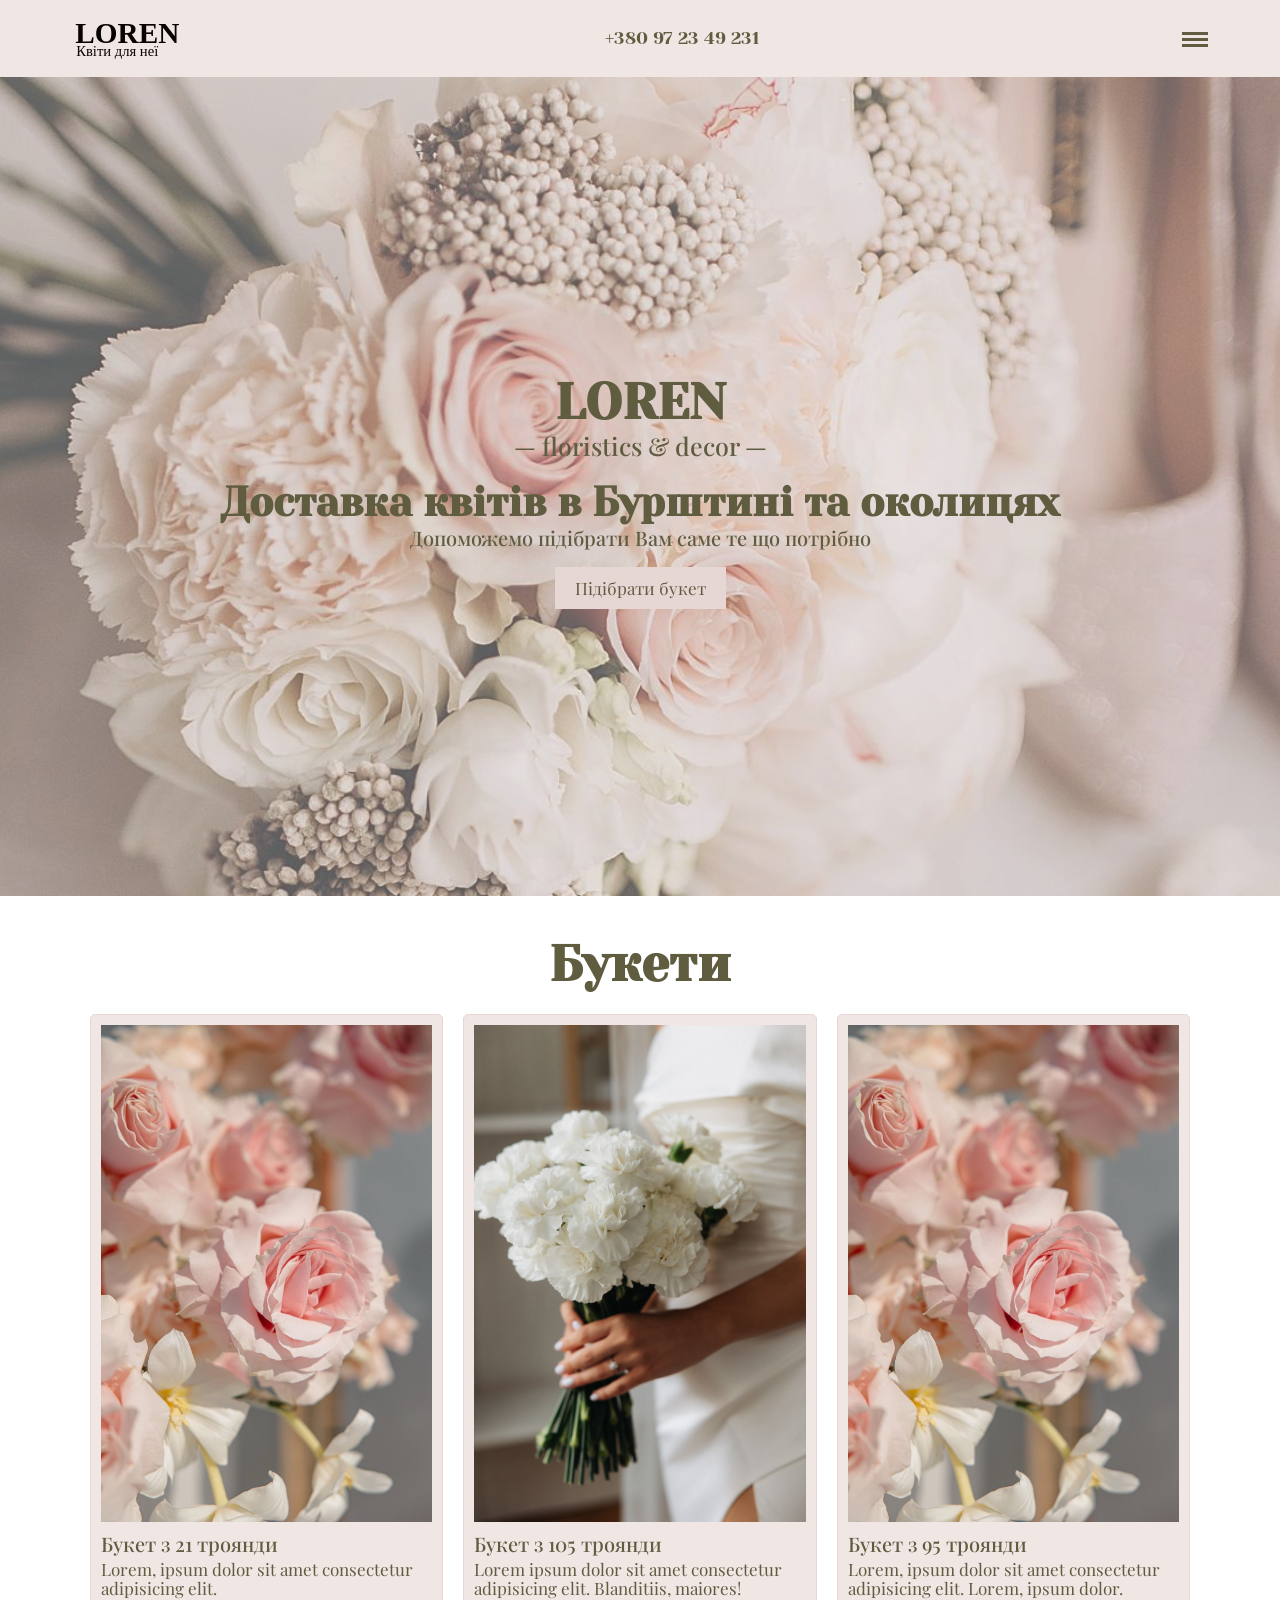
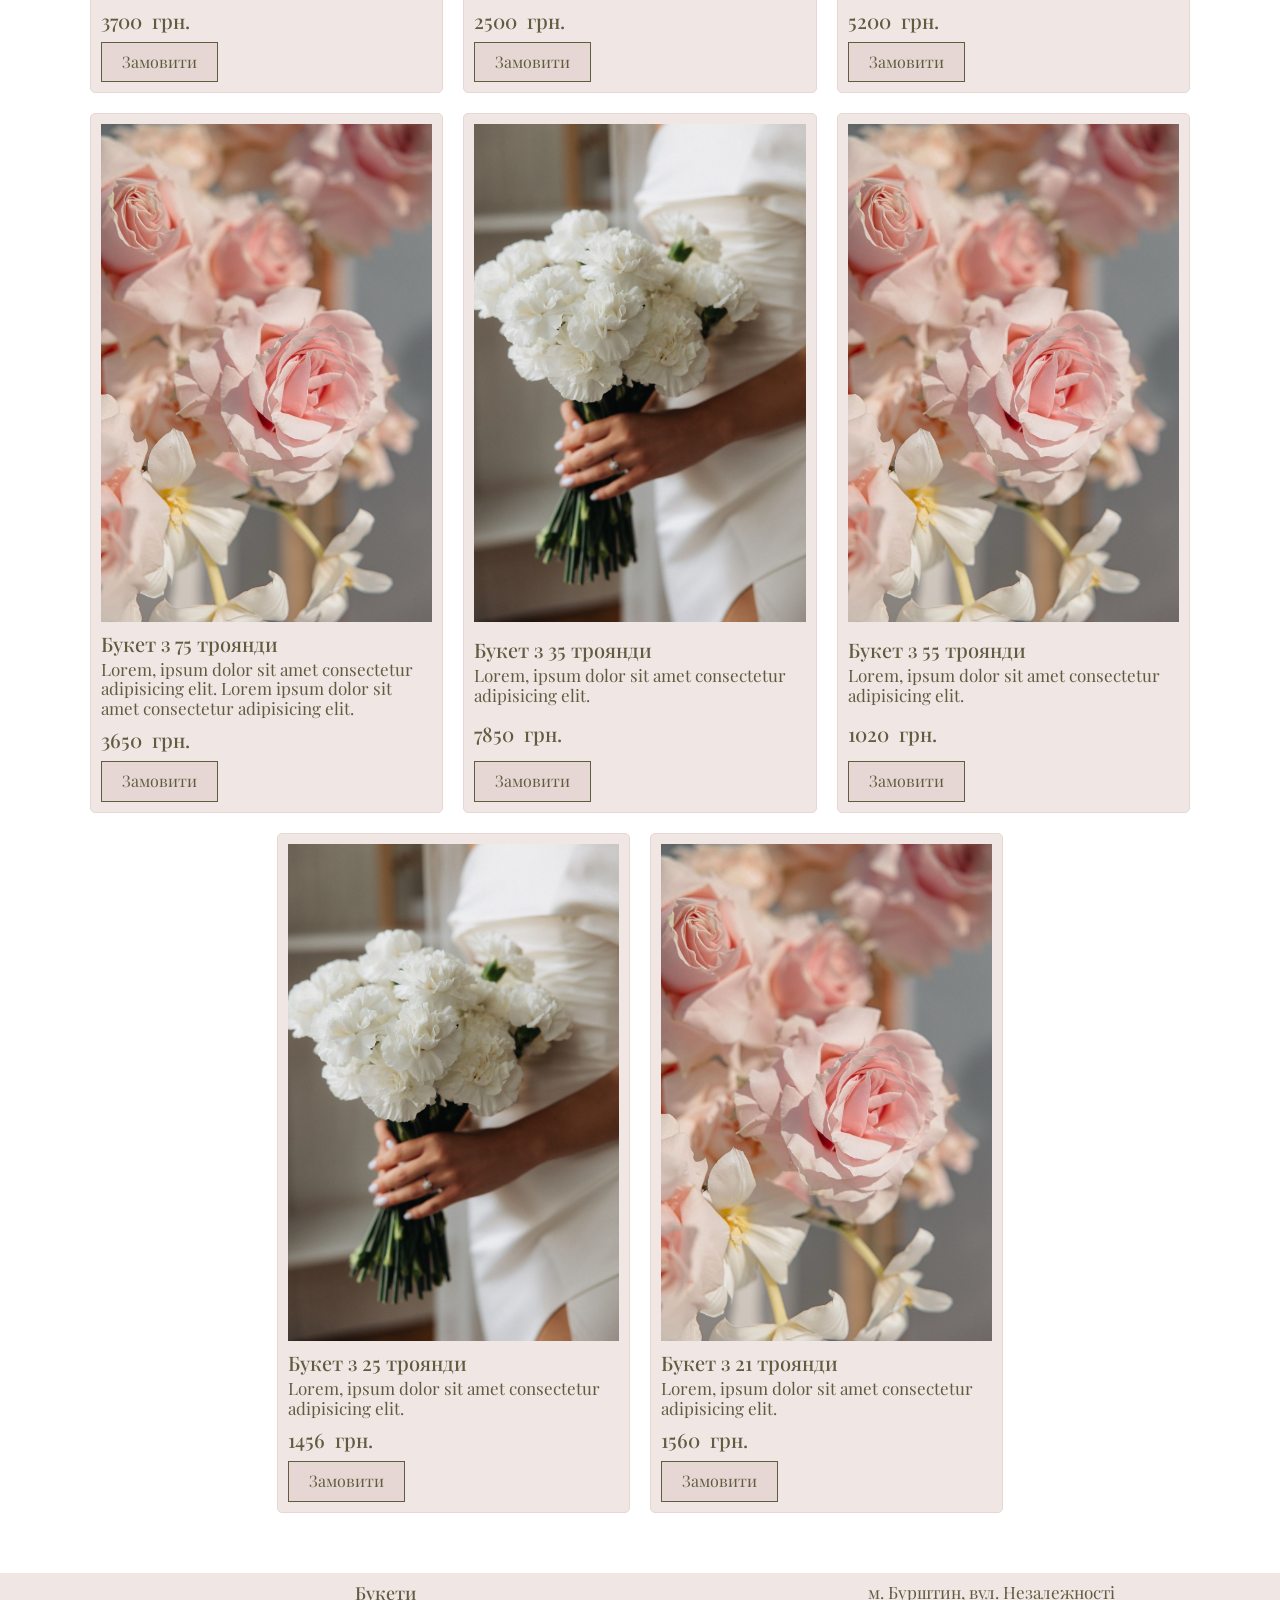
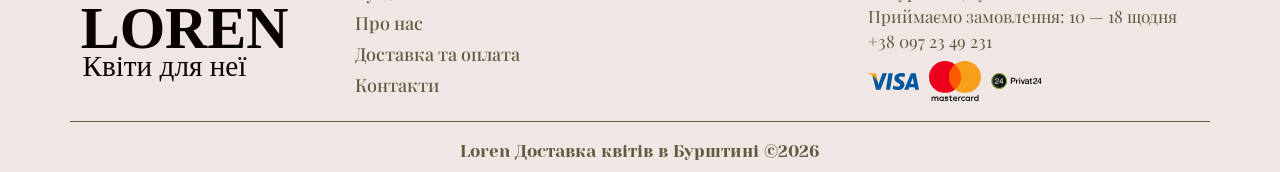
==== commit a34d71a3: "add project to test www" ====
--- a/index.html
+++ b/index.html
@@ -5,833 +5,487 @@
   <meta name="viewport" content="width=device-width, initial-scale=1, shrink-to-fit=no"/>
   <meta http-equiv="x-ua-compatible" content="ie=edge" />
   <!-- Font Awesome -->
-  <!--<link rel="stylesheet" href="https://use.fontawesome.com/releases/v5.11.2/css/all.css"/>-->
-  <link rel="stylesheet" href="https://use.fontawesome.com/releases/v5.15.4/css/all.css"/>
+  <link rel="stylesheet" href="https://use.fontawesome.com/releases/v5.11.2/css/all.css"/>
   <!--custom styles-->
   <link rel="stylesheet" href="css/style.min.css" />
-  <meta name="description" content="Магазин косметики" />
+  <meta name="description" content="" />
   <meta name="keywords" content="" />
   <meta name="google" content="notranslate" />
   <meta name="author" content="Roman Coder" />
   <meta name="robots" content="index, follow" />
-  <!--fav icon-->
-  <link rel="apple-touch-icon" sizes="180x180" href="img/favicon/apple-touch-icon.png">
-  <link rel="icon" type="image/png" sizes="32x32" href="img/favicon/favicon-32x32.png">
-  <link rel="icon" type="image/png" sizes="16x16" href="img/favicon/favicon-16x16.png">
-  <link rel="manifest" href="img/favicon/site.webmanifest">
-  <link rel="mask-icon" href="img/favicon/safari-pinned-tab.svg" color="#5bbad5">
-  <meta name="msapplication-TileColor" content="#2b5797">
-  <meta name="theme-color" content="#ffffff">
   <!--disable format detection (iPhone / IPod / IPad) -->
   <meta name="format-detection" content="telephone=no" />
   <!--BlackBerry-->
   <meta http-equiv="x-rim-auto-match" content="none" />
-  <title>Beauty&commat; &mdash; Магазин кометики для тебе</title>
+  <!--Fav Icon-->
+  <link rel="icon" type="image/png" href="img/favicon/favicon-96x96.png" sizes="96x96" />
+  <link rel="icon" type="image/svg+xml" href="img/favicon/favicon.svg" />
+  <link rel="shortcut icon" href="img/favicon/favicon.ico" />
+  <link rel="apple-touch-icon" sizes="180x180" href="img/favicon/apple-touch-icon.png" />
+  <meta name="apple-mobile-web-app-title" content="LOREN" />
+  <link rel="manifest" href="img/favicon/site.webmanifest" />
+  <!--Title-->
+  <title>Loren&commat; &mdash; Flower Shop</title>
 </head>
 <body>
-  <!--header block-->
+  <!--header-->
   <header class="header" id="header">
-    <!--header__baner-->
-    <section class="header__baner">
-      <div class="container">
-        <div class="header__baner--row">
+    <div class="container">
+      <div class="header__row">
+        <div class="header__row--brand">
+          <a href="index.html">
+            <img src="./img/logo/logo.svg" alt="logo" class="img">
+          </a>
+        </div><!--/.brand-->
+        <div class="header__row--phone">
+          <a href="tel:+380972349231">+380 97 23 49 231</a>
+        </div><!--/.phone-->
+        <div class="header__row--menu">
+          <div class="burger__btn">
+            <span></span>
+            <span></span>
+            <span></span>
+            <span></span>
+          </div><!--/.burger__btn-->
+        </div><!--/.menu-->
+      </div><!--/.header__row-->
+    </div><!--/.container-->
+  </header><!--/.header-->
+  <!--menu-->
+  <section class="menu">
+    <div class="menu__title">
+      <h3>
+        Меню
+      </h3>
+    </div><!--/.menu__title-->
+    <div class="menu__content">
+      <nav class="nav__menu">
+        <ul class="main__menu">
+          <li class="main__menu--item">
+            <a class="main__menu--link" href="./pages/flowers.html">Букети</a>
+          </li>
+          <li class="main__menu--item">
+            <a class="main__menu--link" href="./pages/about.html">Про нас</a>
+          </li>
+          <li class="main__menu--item">
+            <a class="main__menu--link" href="./pages/shiping.html">Доставка та оплата</a>
+          </li>
+          <li class="main__menu--item">
+            <a class="main__menu--link" href="./pages/contact.html">Контакти</a>
+          </li>
+        </ul><!--/.main__menu-->
+      </nav><!--/.nav__menu-->
+    </div><!--/.menu__content-->
+    <div class="menu__footer">
+      <div class="menu__footer--phone">
+        <a href="tel:+380972349231">+380 97 23 49 231</a>
+      </div><!--/.phone-->
+      <div class="menu__footer--social">
+        <a href="" target="_blank">
+          <i class="fab fa-instagram"></i>
+        </a>
+      </div><!--/.social-->
+    </div><!--/.menu__footer-->
+  </section>
+  <!--intro-->
+  <section class="intro" style="background-image: url(img/intro/bg2.jpg);">
+    <div class="intro__row">
+      <div class="intro__row--title">
+        <h1>loren</h1>
+        <p>
+          &mdash; floristics & decor &mdash;
+        </p>
+      </div><!--/.title-->
+      <div class="intro__row--content">
+        <h3>
+          Доставка квітів в Бурштині та околицях
+        </h3>
+        <p>
+          Допоможемо підібрати Вам саме те що потрібно
+        </p>
+      </div><!--/.content-->
+      <div class="intro__row--button">
+        <a href="./pages/flowers.html">
+          Підібрати букет
+        </a>
+      </div><!--/.button-->
+    </div><!--intro__row-->
+  </section><!--/.intro-->
+  <!--works-->
+  <section class="works">
+    <div class="container">
+      <div class="works__row">
+        <div class="works__row--title">
           <h3>
-            Купуй одним чеком на суму від 2500 грн. та отримуй подарунок 🎁 на суму від 250 грн.
+            Букети
           </h3>
-        </div><!--/.row-->
-      </div><!--/.container-->
-    </section><!--/.header__baner-->
-    <!--header menu-->
-    <nav class="header__menu">
-      <div class="container">
-        <div class="header__menu--row">
-          <ul class="nav__menu">
-            <li class="nav__menu--item">
-              <a href="index.html" class="nav__menu--link active">Головна</a>
-            </li>
-            <li class="nav__menu--item">
-              <a href="pages/catalog.html" class="nav__menu--link">Каталог</a>
-            </li>
-            <li class="nav__menu--item">
-              <a href="pages/pro_nas.html" class="nav__menu--link">Про нас</a>
-            </li>
-            <li class="nav__menu--item">
-              <a href="pages/dostavka.html" class="nav__menu--link">Оплата і доставка</a>
-            </li>
-            <li class="nav__menu--item">
-              <a href="pages/obmin.html" class="nav__menu--link">Обмін та повернення</a>
-            </li>
-            <li class="nav__menu--item">
-              <a href="pages/ugoda.html" class="nav__menu--link">Угода користувача</a>
-            </li>
-            <li class="nav__menu--item">
-              <a href="pages/contact.html" class="nav__menu--link">Контактна інформація</a>
-            </li>
-            <li class="nav__menu--item">
-              <a href="pages/akcii.html" class="nav__menu--link">Акції та знижки</a>
-            </li>
-          </ul><!--/.-->
-          <div class="nav__login">
-            <div class="burger__btn">
-              <span></span>
-              <span></span>
-              <span></span>
-              <span></span>
-            </div><!--/.burger-->
-            <a class="_popup nav__login--popup" href="#">
-              <i class="fas fa-user"></i>
-              <span>Вхід</span>
-            </a>
-          </div><!--/.nav__login-->
-        </div><!--/.row-->
-      </div><!--/.container-->
-    </nav><!--/.header__menu-->
-    <!--header brand-->
-    <section class="header__brand">
-      <div class="container">
-        <div class="header__brand--row">
-          <div class="navbar__brand">
-            <a href="index.html">
-              <img src="img/logo/logo.svg" alt="logo" class="img">
-            </a>
-          </div><!--/.navbar__brand-->
-          <div class="navbar__content">
-            <div class="navbar__content--phone">
-              <i class="fas fa-phone-square-alt"></i>
-              <a href="tel:+380(96)3607663" >096 360 76 63</a>
-            </div><!--/.phone-->
-            <div class="navbar__content--time">
-              <p>
-                <i class="fas fa-clock"></i>
-                <span>Графік роботи:</span>
-              </p>
-              <p>Пн&ndash;Пт &mdash; 09:00 &ndash; 18:00</p>
-              <p>Сб&ndash;Нд &mdash; 11:00 &ndash; 15:00</p>
-            </div><!--/.time-->
-            <a href="pages/basket.html" class="navbar__content--basket">
-              <i class="fas fa-shopping-cart"></i>
-              <p id="basketCount">00</p>
-            </a><!--/.basket-->
-          </div><!--/.navbar__content-->
-        </div><!--/.row-->
-      </div><!--/.container-->
-    </section><!--header__brand-->
-    <!--header cat-->
-    <section class="header__product">
-      <div class="container">
-        <div class="header__product--row">
-          <ul class="product__menu">
-            <li class="product__menu--item">
-              <a href="pages/catalog.html" class="product__menu--link" data-filter="shampo">Шампуні</a>
-            </li>
-            <li class="product__menu--item">
-              <a href="pages/catalog.html" class="product__menu--link" data-filter="masky">Маски</a>
-            </li>
-            <li class="product__menu--item">
-              <a href="pages/catalog.html" class="product__menu--link" data-filter="kondycionery">Кондиціонери</a>
-            </li>
-            <li class="product__menu--item">
-              <a href="pages/catalog.html" class="product__menu--link" data-filter="termozahyst">Термозахист</a>
-            </li>
-            <li class="product__menu--item">
-              <a href="pages/catalog.html" class="product__menu--link" data-filter="nabory">Набори</a>
-            </li>
-            <li class="product__menu--item">
-              <a href="pages/catalog.html" class="product__menu--link" data-filter="tryhologia">Трихологія</a>
-            </li>
-            <li class="product__menu--item">
-              <a href="pages/catalog.html" class="product__menu--link" data-filter="ampuly">Ампули</a>
-            </li>
-            <li class="product__menu--item">
-              <a href="pages/catalog.html" class="product__menu--link" data-filter="cholovikam">Чоловікам</a>
-            </li>
-            <li class="product__menu--item">
-              <a href="pages/catalog.html" class="product__menu--link" data-filter="grebinci">Гребінці</a>
-            </li>
-            <li class="product__menu--item">
-              <a href="pages/catalog.html" class="product__menu--link" data-filter="kosmetyka">Косметика</a>
-            </li>
-          </ul><!--/.product__menu-->
-        </div><!--/.row-->
-      </div><!--/.container-->
-    </section><!--/.header__product-->
-  </header><!--/.header-->
-  <main>
-    <!--intro section-->
-    <section class="intro">
-      <div class="intro__row">
-        <div class="intro__slider" id="introSlider">
-          <picture>
-            <source srcset="img/intro/baner.webp" type="image/webp">
-            <img src="img/intro/baner.png" alt="logo" class="img">
-          </picture>
-          <picture>
-            <source srcset="img/intro/baner1.webp" type="image/webp">
-            <img src="img/intro/baner1.png" alt="logo" class="img">
-          </picture>
-        </div><!--/.intro__slider-->
-        <a class="intro__link" href="pages/catalog.html"></a>
-      </div><!--/.intro__row-->
-    </section><!--/.intro-->
-    <!--about block-->
-    <section class="about__block">
-      <div class="container">
-        <div class="about__block--row">
-          <div class="about__content">
-            <div class="about__content--picture">
-              <img src="img/about/sertyfikat.svg" alt="logo" class="img">
-            </div><!--/.picture-->
-            <div class="about__content--text">
-              <h3>
-                Сертифікована та оригінальна косметика
-              </h3>
-              <p>
-                ️Ми пропонуємо сертифіковану та оригінальну косметику 
-                від відомих професійних брендів.
-              </p>
-            </div><!--/.text-->
-          </div><!--/.about__content-->
-          <div class="about__content">
-            <div class="about__content--picture">
-              <img src="img/about/sulfat.svg" alt="logo" class="img">
-            </div><!--/.picture-->
-            <div class="about__content--text">
-              <h3>
-                Без сульфатів і парабенів
-              </h3>
-              <p>
-                ️Косметика з високоякісним та корисним складом є 
-                важливою для здоровʼя шкіри та волосся.
-              </p>
-            </div><!--/.text-->
-          </div><!--/.about__content-->
-          <div class="about__content">
-            <div class="about__content--picture">
-              <picture>
-                <source srcset="img/about/clear.webp" type="image/webp">
-                <img src="img/about/clear.png" alt="logo" class="img">
-              </picture>
-            </div><!--/.picture-->
-            <div class="about__content--text">
-              <h3>
-                Ніжне очищення
-              </h3>
-              <p>
-                Косметика ніжно очищує ,оскільки має хороший склад 
-                компоненти якого не висушують шкіру голови та не подразнюють.
-              </p>
-            </div><!--/.text-->
-          </div><!--/.about__content-->
-          <div class="about__content">
-            <div class="about__content--picture">
-              <picture>
-                <source srcset="img/about/water.webp" type="image/webp">
-                <img src="img/about/water.png" alt="logo" class="img">
-              </picture>
-            </div><!--/.picture-->
-            <div class="about__content--text">
-              <h3>
-                Живлення та зволоження
-              </h3>
-              <p>
-                ️Регулярне застосування наших продуктів допомагає 
-                підтримати здорове волосся і запобігає появі пошкоджень.
-              </p>
-            </div><!--/.text-->
-          </div><!--/.about__content-->
-        </div><!--/.row-->
-      </div><!--/.container-->
-    </section><!--/.about__block-->
-    <!--main slider-->
-    <section class="main__slider">
-      <div class="container">
-        <div class="main__slider--title">
-          <h2>
-            Ми пропонуємо:
-          </h2>
         </div><!--/.title-->
-        <div class="main__slider--row">
-          <div class="product__slider" id="productSlider">
-            <div class="product__card" data-cat="shampo">
-              <div class="product__card--akcia" style="display: block;">
-                <span>
-                  акція
-                </span>
-              </div><!--/.akcia-->
-              <div class="product__card--img">
-                <a href="pages/tovar.html">
-                  <picture>
-                    <source srcset="img/main_slider/shampo.webp" type="image/webp">
-                    <img src="img/main_slider/shampo.jpg" alt="shampo" class="img">
-                  </picture>
-                </a>
-              </div><!--/.img-->
-              <div class="product__card--title">
-                <p>
-                  Шампунь для всіх типів шкіри 
-                  DAILY ACT ALL SKIN TYPES
-                </p>
-              </div><!--/.title-->
-              <div class="product__card--price">
-                <span data-price="560">560</span>
-                <span>грн</span>
-              </div><!--/.price-->
-              <div class="product__card--btn">
-                <button type="button" id="buyBtn">Купити</button>
-              </div><!--/.btn-->
-            </div><!--/.product__card-->
-            <div class="product__card" data-cat="shampo">
-              <div class="product__card--img">
-                <a href="pages/tovar.html">
-                  <picture>
-                    <source srcset="img/main_slider/shampo.webp" type="image/webp">
-                    <img src="img/main_slider/shampo.jpg" alt="shampo" class="img">
-                  </picture>
-                </a>
-              </div><!--/.img-->
-              <div class="product__card--title">
-                <p>
-                  Шампунь для всіх типів шкіри 
-                  DAILY ACT ALL SKIN TYPES
-                </p>
-              </div><!--/.title-->
-              <div class="product__card--price">
-                <span data-price="560">560</span>
-                <span>грн</span>
-              </div><!--/.price-->
-              <div class="product__card--btn">
-                <button type="button" id="buyBtn">Купити</button>
-              </div><!--/.btn-->
-            </div><!--/.product__card-->
-            <div class="product__card" data-cat="shampo">
-              <div class="product__card--akcia" style="display: block;">
-                <span>
-                  акція
-                </span>
-              </div><!--/.akcia-->
-              <div class="product__card--img">
-                <a href="pages/tovar.html">
-                  <picture>
-                    <source srcset="img/main_slider/shampo.webp" type="image/webp">
-                    <img src="img/main_slider/shampo.jpg" alt="shampo" class="img">
-                  </picture>
-                </a>
-              </div><!--/.img-->
-              <div class="product__card--title">
-                <p>
-                  Шампунь для всіх типів шкіри 
-                  DAILY ACT ALL SKIN TYPES
-                </p>
-              </div><!--/.title-->
-              <div class="product__card--price">
-                <span data-price="560">560</span>
-                <span>грн</span>
-              </div><!--/.price-->
-              <div class="product__card--btn">
-                <button type="button" id="buyBtn">Купити</button>
-              </div><!--/.btn-->
-            </div><!--/.product__card-->
-            <div class="product__card" data-cat="shampo">
-              <div class="product__card--akcia" style="display: block;">
-                <span>
-                  акція
-                </span>
-              </div><!--/.akcia-->
-              <div class="product__card--img">
-                <a href="pages/tovar.html">
-                  <picture>
-                    <source srcset="img/main_slider/shampo.webp" type="image/webp">
-                    <img src="img/main_slider/shampo.jpg" alt="shampo" class="img">
-                  </picture>
-                </a>
-              </div><!--/.img-->
-              <div class="product__card--title">
-                <p>
-                  Шампунь для всіх типів шкіри 
-                  DAILY ACT ALL SKIN TYPES
-                </p>
-              </div><!--/.title-->
-              <div class="product__card--price">
-                <span data-price="560">560</span>
-                <span>грн</span>
-              </div><!--/.price-->
-              <div class="product__card--btn">
-                <button type="button" id="buyBtn">Купити</button>
-              </div><!--/.btn-->
-            </div><!--/.product__card-->
-            <div class="product__card" data-cat="shampo">
-              <div class="product__card--img">
-                <a href="pages/tovar.html">
-                  <picture>
-                    <source srcset="img/main_slider/shampo.webp" type="image/webp">
-                    <img src="img/main_slider/shampo.jpg" alt="shampo" class="img">
-                  </picture>
-                </a>
-              </div><!--/.img-->
-              <div class="product__card--title">
-                <p>
-                  Шампунь для всіх типів шкіри 
-                  DAILY ACT ALL SKIN TYPES
-                </p>
-              </div><!--/.title-->
-              <div class="product__card--price">
-                <span data-price="560">560</span>
-                <span>грн</span>
-              </div><!--/.price-->
-              <div class="product__card--btn">
-                <button type="button" id="buyBtn">Купити</button>
-              </div><!--/.btn-->
-            </div><!--/.product__card-->
-            <div class="product__card" data-cat="shampo">
-              <div class="product__card--akcia" style="display: block;">
-                <span>
-                  акція
-                </span>
-              </div><!--/.akcia-->
-              <div class="product__card--img">
-                <a href="pages/tovar.html">
-                  <picture>
-                    <source srcset="img/main_slider/shampo.webp" type="image/webp">
-                    <img src="img/main_slider/shampo.jpg" alt="shampo" class="img">
-                  </picture>
-                </a>
-              </div><!--/.img-->
-              <div class="product__card--title">
-                <p>
-                  Шампунь для всіх типів шкіри 
-                  DAILY ACT ALL SKIN TYPES
-                </p>
-              </div><!--/.title-->
-              <div class="product__card--price">
-                <span data-price="560">560</span>
-                <span>грн</span>
-              </div><!--/.price-->
-              <div class="product__card--btn">
-                <button type="button" id="buyBtn">Купити</button>
-              </div><!--/.btn-->
-            </div><!--/.product__card-->
-          </div><!--/.product__slider-->
-        </div><!--/.row-->
-      </div><!--/.container-->
-    </section><!--/.main__slider-->
-      <!--about us section-->
-    <section class="about__us">
-      <div class="container">
-        <div class="aout__us--row">
-          <div class="about__title">
-            <h2>
-              Вітаємо в магазині професійного догляду за волоссям.
-            </h2>
-          </div><!--/.about__title-->
-          <div class="block__text">
-            <div class="block__text--title">
-              <h3>
-                Цей магазин для усіх ,хто хоче мати розкішне ,здорове та сяюче волосся.
-              </h3>
-            </div><!--/.title-->
-            <div class="block__text--text">
-              <p>
-                Ми не прагнемо бути "найдешевшим" магазином, так як 
-                цінуємо наших покупців і пропонуємо їм тільки оригінальний 
-                та якісний продукт, відмінний сервіс та швидку доставку.
-              </p>
-            </div><!--/.text-->
-          </div><!--/.block__text-->
-          <div class="block__text">
-            <div class="block__text--title">
-              <h3>
-                ️Трихологічна лінійка 
-              </h3>
-            </div><!--/.title-->
-            <div class="block__text--text">
-              <p>
-                Маски, шампуні та лосьйони із цієї серії варто використовувати 
-                лише після консультації зі спеціалістом. Вони допомагають 
-                врівноважити секрецію шкірних залоз, борються з лупою, 
-                очищають шкіру голови від верхнього ороговілого шару клітин. 
-                Усе це сприяє нормалізації стану шкіри, покращує кровообіг, 
-                стимулює живлення волосся. Лосьйони від випадіння та для росту 
-                волосся містять комплекс вітамінів. Це дозволяє працювати 
-                безпосередньо з волосяною цибулиною, що пробуджує життєву силу коренів волосся.
-              </p>
-            </div><!--/.text-->
-          </div><!--/.block__text-->
-          <div class="block__text">
-            <div class="block__text--title">
-              <h3>
-                ️️Маска для волосся 
-              </h3>
-            </div><!--/.title-->
-            <div class="block__text--text">
-              <p>
-                Обов'язковий етап у догляді за волоссям - це використання маски для волосся. 
-                Маски мають насичені формули, які живлять, зміцнюють і відновлюють 
-                волосся зсередини. При виборі маски слід звернути увагу на ваші 
-                індивідуальні потреби волосся: для сухого волосся підібрати 
-                зволожуючу маску з оліями або гіалуроновою кислотою; для 
-                пошкодженого - маску з кератином або екстрактом бамбука для відновлення; 
-                для тьмяного волосся - маску з вітамінами або екстрактами рослин для блиску. 
-                Регулярне застосування маски допоможе вам досягти мрійного стану вашого волосся.
-              </p>
-            </div><!--/.text-->
-          </div><!--/.block__text-->
-          <div class="block__text">
-            <div class="block__text--title">
-              <h3>
-                ️️Для чого потрібний скраб для шкіри голови?
-              </h3>
-            </div><!--/.title-->
-            <div class="block__text--text">
-              <p>
-                Скрабування шкіри голови має декілька важливих переваг:
-              </p>
-              <p>
-                1. Видалення відмерлих клітин шкіри: Скраби для шкіри голови 
-                допомагають відлущувати та видаляти відмерлі клітини шкіри, що може 
-                запобігти появі лупи та забезпечити здоровий ріст волосся.
-              </p>
-              <p>
-                2. Стимулювання кровообігу: Масаж шкіри голови під час скрабування 
-                може підвищити кровообіг у цій області. Це може покращити живлення фолікул 
-                волосся та сприяти їх здоровому росту.
-              </p>
-              <p>
-                3. Очищення пор: Скраби допомагають очищати пори шкіри голови від забруднень, 
-                себуму (жирної секреції) та залишків від продуктів догляду за волоссям. 
-                Це може запобігти від трихолочічних проблем шкіри голови.
-              </p>
-              <p>
-                4. Підготовка до догляду за волоссям: Скрабування шкіри голови може 
-                покращити ефективність догляду за волоссям, дозволяючи засобам догляду 
-                краще проникнути до фолікул волосся та шкіри голови.
-              </p>
-              <p>
-                Отже, скрабування шкіри голови є важливою частиною регулярного догляду 
-                за волоссям і шкірою голови, допомагаючи забезпечити здоровий стан 
-                та красу волосся.
-              </p>
-            </div><!--/.text-->
-          </div><!--/.block__text-->
-          <div class="block__text">
-            <div class="block__text--title">
-              <h3>
-                ️️Для чого потрібно використовувати кондиціонер після кожного миття?
-              </h3>
-            </div><!--/.title-->
-            <div class="block__text--text">
-              <p>
-                Використання кондиціонера для волосся після кожного миття має багато важливих переваг:
-              </p>
-              <p>
-                1. Зволоження: Кондиціонер допомагає зберегти вологу у волоссі, що 
-                запобігає його пересушуванню та ламкості.
-              </p>
-              <p>
-                2. Згладжування: Він робить волосся більш слухняним та легким у 
-                розчісуванні, зменшуючи пошкодження під час розчісування.
-              </p>
-              <p>
-                3. Захист: Кондиціонери можуть містити компоненти, які захищають волосся 
-                від шкідливого впливу навколишнього середовища та тепла під час 
-                використання фену або праски для волосся.
-              </p>
-              <p>
-                4. Відновлення: Вони можуть містити активні інгредієнти, які допомагають 
-                відновлювати пошкоджене волосся та зміцнювати його структуру.
-              </p>
-              <p>
-                Використання кондиціонера після кожного миття допомагає зберегти 
-                ваше волосся м'яким, здоровим і блискучим.
-              </p>
-            </div><!--/.text-->
-          </div><!--/.block__text-->
-          <div class="block__text">
-            <div class="block__text--title">
-              <h3>
-                ️️Термозахист потрібно застосовувати при кожному митті голови.
-              </h3>
-            </div><!--/.title-->
-            <div class="block__text--text">
-              <p>
-                Переваги використання термозахисту:
-              </p>
-              <p>
-                1. Захист від пошкоджень:утворює захисний шар на волоссі, 
-                який допомагає запобігти перегріванню та пошкодженню волосся від високих температур.
-              </p>
-              <p>
-                2. Збереження здоров'я волосся: Він допомагає зберегти волосся сильним та 
-                здоровим, зменшуючи його втрату та ламкість, які можуть виникнути внаслідок 
-                теплового впливу.
-              </p>
-              <p>
-                3.Збереження стилізації: Термозахист допомагає зберегти вашу 
-                укладку стійкою та довготривалою, захищаючи волосся від негативного впливу тепла.
-              </p>
-              <p>
-                4.Зменшення пухнастості: Використання термозахисту може допомогти 
-                зменшити пухнатість  волосся після використання термічних засобів.
-              </p>
-              <p>
-                Отже, використання термозахисту після кожного миття  допомагає забезпечити 
-                здоров'я красу  та захист вашого вашого волосся.
-              </p>
-            </div><!--/.text-->
-          </div><!--/.block__text-->
-        </div><!--/.row-->
-      </div><!--/.container-->
-    </section><!--/.about__us-->
-  </main>
+        <div class="works__row--content">
+          <div class="product__card">
+            <div class="product__card--img">
+              <a href="img/works/work2.jpg" data-lightbox="image-1" data-title="Букет з 21 троянди">
+                <img src="img/works/work2.jpg" alt="flowers" class="img">
+              </a>
+            </div><!--/.img-->
+            <div class="product__card--title">
+              <h3 class="_title">
+                Букет з 21 троянди
+              </h3>
+              <p class="_description">
+                Lorem, ipsum dolor sit amet consectetur adipisicing elit.
+              </p>
+            </div><!--/.title-->
+            <div class="product__card--price">
+              <p class="_price">
+                3700
+              </p>
+              <p>
+                грн.
+              </p>
+            </div><!--/.price-->
+            <div class="product__card--button">
+              <button type="button" class="_byePosition" data-button="byePosition">
+                Замовити
+              </button>
+            </div><!--/.button-->
+          </div><!--/.product__card-->
+          <div class="product__card">
+            <div class="product__card--img">
+              <a href="img/works/work1.jpg" data-lightbox="image-7" data-title="Букет з 21 троянди">
+                <img src="img/works/work1.jpg" alt="flowers" class="img">
+              </a>
+            </div><!--/.img-->
+            <div class="product__card--title">
+              <h3 class="_title">
+                Букет з 105 троянди
+              </h3>
+              <p class="_description">
+                Lorem ipsum dolor sit amet consectetur 
+                adipisicing elit. Blanditiis, maiores!
+              </p>
+            </div><!--/.title-->
+            <div class="product__card--price">
+              <p class="_price">
+                2500
+              </p>
+              <p>
+                грн.
+              </p>
+            </div><!--/.price-->
+            <div class="product__card--button">
+              <button type="button" class="_byePosition" data-button="byePosition">
+                Замовити
+              </button>
+            </div><!--/.button-->
+          </div><!--/.product__card-->
+          <div class="product__card">
+            <div class="product__card--img">
+              <a href="img/works/work2.jpg" data-lightbox="image-6" data-title="Букет з 21 троянди">
+                <img src="img/works/work2.jpg" alt="flowers" class="img">
+              </a>
+            </div><!--/.img-->
+            <div class="product__card--title">
+              <h3 class="_title">
+                Букет з 95 троянди
+              </h3>
+              <p class="_description">
+                Lorem, ipsum dolor sit amet consectetur adipisicing elit.
+                Lorem, ipsum dolor.
+              </p>
+            </div><!--/.title-->
+            <div class="product__card--price">
+              <p class="_price">
+                5200
+              </p>
+              <p>
+                грн.
+              </p>
+            </div><!--/.price-->
+            <div class="product__card--button">
+              <button type="button" class="_byePosition" data-button="byePosition">
+                Замовити
+              </button>
+            </div><!--/.button-->
+          </div><!--/.product__card-->
+          <div class="product__card">
+            <div class="product__card--img">
+              <a href="img/works/work2.jpg" data-lightbox="image-5" data-title="Букет з 21 троянди">
+                <img src="img/works/work2.jpg" alt="flowers" class="img">
+              </a>
+            </div><!--/.img-->
+            <div class="product__card--title">
+              <h3 class="_title">
+                Букет з 75 троянди
+              </h3>
+              <p class="_description">
+                Lorem, ipsum dolor sit amet consectetur adipisicing elit.
+                Lorem ipsum dolor sit amet consectetur adipisicing elit.
+              </p>
+            </div><!--/.title-->
+            <div class="product__card--price">
+              <p class="_price">
+                3650
+              </p>
+              <p>
+                грн.
+              </p>
+            </div><!--/.price-->
+            <div class="product__card--button">
+              <button type="button" class="_byePosition" data-button="byePosition">
+                Замовити
+              </button>
+            </div><!--/.button-->
+          </div><!--/.product__card-->
+          <div class="product__card">
+            <div class="product__card--img">
+              <a href="img/works/work1.jpg" data-lightbox="image-4" data-title="Букет з 21 троянди">
+                <img src="img/works/work1.jpg" alt="flowers" class="img">
+              </a>
+            </div><!--/.img-->
+            <div class="product__card--title">
+              <h3 class="_title">
+                Букет з 35 троянди
+              </h3>
+              <p class="_description">
+                Lorem, ipsum dolor sit amet consectetur adipisicing elit.
+              </p>
+            </div><!--/.title-->
+            <div class="product__card--price">
+              <p class="_price">
+                7850
+              </p>
+              <p>
+                грн.
+              </p>
+            </div><!--/.price-->
+            <div class="product__card--button">
+              <button type="button" class="_byePosition" data-button="byePosition">
+                Замовити
+              </button>
+            </div><!--/.button-->
+          </div><!--/.product__card-->
+          <div class="product__card">
+            <div class="product__card--img">
+              <a href="img/works/work2.jpg" data-lightbox="image-3" data-title="Букет з 21 троянди">
+                <img src="img/works/work2.jpg" alt="flowers" class="img">
+              </a>
+            </div><!--/.img-->
+            <div class="product__card--title">
+              <h3 class="_title">
+                Букет з 55 троянди
+              </h3>
+              <p class="_description">
+                Lorem, ipsum dolor sit amet consectetur adipisicing elit.
+              </p>
+            </div><!--/.title-->
+            <div class="product__card--price">
+              <p class="_price">
+                1020
+              </p>
+              <p>
+                грн.
+              </p>
+            </div><!--/.price-->
+            <div class="product__card--button">
+              <button type="button" class="_byePosition" data-button="byePosition">
+                Замовити
+              </button>
+            </div><!--/.button-->
+          </div><!--/.product__card-->
+          <div class="product__card">
+            <div class="product__card--img">
+              <a href="img/works/work1.jpg" data-lightbox="image-2" data-title="Букет з 21 троянди">
+                <img src="img/works/work1.jpg" alt="flowers" class="img">
+              </a>
+            </div><!--/.img-->
+            <div class="product__card--title">
+              <h3 class="_title">
+                Букет з 25 троянди
+              </h3>
+              <p class="_description">
+                Lorem, ipsum dolor sit amet consectetur adipisicing elit.
+              </p>
+            </div><!--/.title-->
+            <div class="product__card--price">
+              <p class="_price">
+                1456
+              </p>
+              <p>
+                грн.
+              </p>
+            </div><!--/.price-->
+            <div class="product__card--button">
+              <button type="button" class="_byePosition" data-button="byePosition">
+                Замовити
+              </button>
+            </div><!--/.button-->
+          </div><!--/.product__card-->
+          <div class="product__card">
+            <div class="product__card--img">
+              <a href="img/works/work2.jpg" data-lightbox="image-1" data-title="Букет з 21 троянди">
+                <img src="img/works/work2.jpg" alt="flowers" class="img">
+              </a>
+            </div><!--/.img-->
+            <div class="product__card--title">
+              <h3 class="_title">
+                Букет з 21 троянди
+              </h3>
+              <p class="_description">
+                Lorem, ipsum dolor sit amet consectetur adipisicing elit.
+              </p>
+            </div><!--/.title-->
+            <div class="product__card--price">
+              <p class="_price">
+                1560
+              </p>
+              <p>
+                грн.
+              </p>
+            </div><!--/.price-->
+            <div class="product__card--button">
+              <button type="button" class="_byePosition" data-button="byePosition">
+                Замовити
+              </button>
+            </div><!--/.button-->
+          </div><!--/.product__card-->
+        </div><!--/.content-->
+      </div><!--/.works__row-->
+    </div><!--/.container-->
+  </section><!--/.works-->
   <!--footer-->
   <footer class="footer">
     <div class="container">
       <div class="footer__row">
-        <div class="footer__brand">
-          <div class="footer__brand--logo">
-            <p>Beauty</p>
-            <p>Cosmetic</p>
-          </div><!--/.img-->
-          <div class="footer__brand--copy">
-            &copy; 2023 &mdash; <script>document.write(new Date().getFullYear());</script> BeautyCosmetic<br>
-            Всі права захищено
-          </div><!--/.copy-->
-        </div><!--/.footer__brand-->
-        <div class="footer__catalog">
-          <div class="footer__catalog--title">
+        <div class="footer__row--brand">
+          <a href="index.html">
+            <img src="img/logo/logo.svg" alt="logo" class="img">
+          </a>
+        </div><!--/.brand-->
+        <div class="footer__row--menu">
+          <ul class="main__menu">
+            <li class="main__menu--item">
+              <a class="main__menu--link" href="./pages/flowers.html">Букети</a>
+            </li>
+            <li class="main__menu--item">
+              <a class="main__menu--link" href="./pages/about.html">Про нас</a>
+            </li>
+            <li class="main__menu--item">
+              <a class="main__menu--link" href="./pages/shiping.html">Доставка та оплата</a>
+            </li>
+            <li class="main__menu--item">
+              <a class="main__menu--link" href="./pages/contact.html">Контакти</a>
+            </li>
+          </ul><!--/.main__menu-->
+        </div><!--/.menu-->
+        <div class="footer__row--location">
+          <div class="location__text">
+            <p>
+              м. Бурштин, вул. Незалежності
+            </p>
+            <p>
+              Приймаємо замовлення: 10 &mdash; 18 щодня
+            </p>
+            <p>
+              +38 097 23 49 231
+            </p>
+          </div><!--/.location__text-->
+          <div class="location__img">
+            <img src="img/footer/visa.svg" alt="icon" class="img">
+            <img src="img/footer/master.svg" alt="icon" class="img">
+            <img src="img/footer/privat.svg" alt="icon" class="img">
+          </div><!--/.location__img-->
+        </div><!--/.location-->
+      </div><!--/.footer__row-->
+      <div class="footer__line"></div><!--/.footer__line-->
+      <div class="footer__copyright">
+        <p>
+          Loren Доставка квітів в Бурштині &copy;<script>document.write(new Date().getFullYear());</script>
+        </p>
+      </div><!--/.footer__copyright-->
+    </div><!--/.container-->
+  </footer><!--/.footer-->
+  <!--backto top button-->
+  <div class="backtop">
+    <button type="button">
+      <i class="fas fa-arrow-up"></i>
+    </button>
+  </div><!--/.backtop-->
+  <!--modal window-->
+    <section class="modal">
+      <div class="modal__mask">
+        <div class="modal__body">
+          <div class="modal__body--button">
+            <button type="button" class="_modalClose">
+              <i class="far fa-window-close"></i>
+            </button>
+          </div><!--/.button-->
+          <div class="modal__body--title">
             <h3>
-              Каталог
+              Оформлення замовлення
             </h3>
           </div><!--/.title-->
-          <ul class="footer__catalog--menu">
-            <li>
-              <a href="pages/catalog.html">Шампуні</a>
-            </li>
-            <li>
-              <a href="pages/catalog.html">Маски</a>
-            </li>
-            <li>
-              <a href="pages/catalog.html">Кондиціонери</a>
-            </li>
-            <li>
-              <a href="pages/catalog.html">Термозахист</a>
-            </li>
-            <li>
-              <a href="pages/catalog.html">Набори</a>
-            </li>
-            <li>
-              <a href="pages/catalog.html">Трихологія</a>
-            </li>
-            <li>
-              <a href="pages/catalog.html">Ампули</a>
-            </li>
-            <li>
-              <a href="pages/catalog.html">Чоловікам</a>
-            </li>
-            <li>
-              <a href="pages/catalog.html">Гребінці</a>
-            </li>
-            <li>
-              <a href="pages/catalog.html">Косметика</a>
-            </li>
-          </ul><!--/.menu-->
-        </div><!--/.footer__catalog-->
-        <div class="footer__menu">
-          <div class="footer__menu--title">
-            <h3>
-              Меню
-            </h3>
-          </div><!--/.title-->
-          <ul class="footer__menu--menu">
-            <li>
-              <a href="pages/catalog.html">Каталог</a>
-            </li>
-            <li>
-              <a href="pages/pro_nas.html">Про нас</a>
-            </li>
-            <li>
-              <a href="pages/dostavka.html">Оплата і доставка</a>
-            </li>
-            <li>
-              <a href="pages/obmin.html">Обмін та повернення</a>
-            </li>
-            <li>
-              <a href="pages/ugoda.html">Угода користувача</a>
-            </li>
-            <li>
-              <a href="pages/contact.html">Контактна інформація</a>
-            </li>
-            <li>
-              <a href="pages/akcii.html">Акції та знижки</a>
-            </li>
-          </ul>
-        </div><!--/.footer__menu-->
-        <div class="footer__contact">
-          <div class="footer__contact--title">
-            <h3>
-              Контакти
-            </h3>
-          </div><!--/.title-->
-          <div class="footer__contact--adres">
-            <div class="adres__phone">
-              <i class="fas fa-phone-square-alt"></i>
-              <a href="tel:+380963607663">096 360 76 63</a>
-            </div><!--/.adres__phone-->
-            <div class="adres__telegram">
-              <i class="fab fa-viber"></i>
-              <a href="viber://chat?number=%2B380963607663">096 360 76 63</a>
-            </div><!--/.adres__telegram-->
-            <div class="adres__mail">
-              <i class="fas fa-envelope"></i>
-              <a href="mailto:beautycosmetics3007@gmail.com">beautycosmetics3007@gmail.com</a>
-            </div><!--/.adres__mail-->
-            <div class="adres__map">
-              <i class="fas fa-map-marker-alt"></i>
-              <span>Івано - Франківська обл. м. Бурштин</span>
-            </div><!--/.adres__map-->
-            <div class="adres__social">
-              <p>Ми в соц мережах:</p>
-              <a href="https://www.instagram.com/beauty.prof.cosmetics_?igsh=bDlpMnpsOGJlbWw4" target="_blank">
-                <i class="fab fa-instagram"></i>
-              </a>
-              <a href="https://www.tiktok.com/@prof.cosmetics_?_t=8kiXyt8n2pB&_r=1" target="_blank">
-                <i class="fab fa-tiktok"></i>
-              </a>
-            </div><!--/.adres__social-->
-          </div><!--/.adres-->
-        </div><!--/.footer__contact-->
-      </div><!--/.footer__row-->
-    </div><!--/.container-->
-  </footer><!--/.footer-->
-  <!--back top btn-->
-  <div class="back__top" id="backTop">
-    <div class="back__top--content">
-      <span>Вгору</span>
-      <i class="fas fa-chevron-up"></i>
-    </div><!--content-->
-  </div><!--/.back__top-->
-  <!--modal window-->
-  <div class="modal" id="modal">
-    <div class="modal__mask">
-      <div class="modal__content">
-        <div class="modal__content--close">
-          <button type="button" id="modalClose">
-            <i class="fas fa-times"></i>
-          </button>
-        </div><!--/.close-->
-        <div class="modal__content--tabs">
-          <button type="button" class="_login switch__tabs switch__tabs--active">Вхід</button>
-          <button type="button" class="_register switch__tabs">Реєстрація</button>
-        </div><!--/.-->
-        <div class="modal__content--body">
-          <div class="modal__login modal__login--active">
-            <form data-action="#" id="loginForm" class="login__form">
-              <div class="login__form--block">
-                <label for="emailAuth">Е-пошта</label>
-                <input type="email" id="emailAuth" name="emailAuth">
-                <p class="error__mail--auth">Введіть коректну email адресу...</p>
-              </div><!--/.block-->
-              <div class="login__form--block">
-                <label for="paswordAuth">Пароль</label>
-                <input type="password" id="paswordAuth" name="paswordAuth">
-                <p class="error__password--auth">Вкажіть пароль (не менше 10 символів)</p>
-              </div><!--/.block-->
-              <div class="login__form--button">
-                <button id="sendAuth" type="button">
-                  Відправити
-                  <i class="fas fa-paper-plane"></i>
-                </button>
-                <button id="recoverPass" type="button">
-                  Забули пароль?
-                </button>
-              </div><!--/.button-->
-            </form><!--/.login__form-->
-          </div><!--/.modal__login-->
-          <div class="modal__register">
-            <form data-action="#" id="registerForm" class="register__form">
-              <div class="register__form--block">
-                <label for="nameRegister">Ім'я та прізвище</label>
-                <input type="text" id="nameRegister" name="nameRegister">
-                <p class="error__name--register">Введіть ім'я(не менше 6 символів)</p>
-              </div><!--/.block-->
-              <div class="register__form--block">
-                <label for="emailRegister">Е-пошта</label>
-                <input type="email" id="emailRegister" name="emailRegister">
-                <p class="error__mail--register">Введіть коректну email адресу...</p>
-              </div><!--/.block-->
-              <div class="register__form--block">
-                <label for="paswordRegister">Пароль</label>
-                <input type="password" id="paswordRegister" name="paswordRegister">
-                <p class="error__password--register">Вкажіть пароль (не менше 10 символів)</p>
-              </div><!--/.block-->
-              <div class="register__form--button">
-                <button id="sendRegister" type="button">
+          <div class="modal__body--form">
+            <form data-action="#" id="shopingForm" class="shoping__form">
+              <h3>Замовник</h3>
+              <div class="shoping__form--block">
+                <i class="fas fa-user"></i>
+                <input type="text" id="name" name="name">
+                <label id="lebelName" for="name">Ваше ім'я</label>
+                <p class="error__name" id="errorName" style="display: none;">Введіть Ваше ім'я...</p>
+              </div><!--/.block-->
+              <div class="shoping__form--block">
+                <i class="fas fa-phone-volume"></i>
+                <input type="tel" id="phone" name="phone">
+                <label id="labelPhone" for="phone">Ваш телефон</label>
+                <p class="error__phone" id="errorPhone" style="display: none;">Введіть Ваш номер телефону...</p>
+              </div><!--/.block-->
+              <div class="shoping__form--block">
+                <i class="fas fa-pencil-alt"></i>
+                <textarea name="message" id="message" rows="1"></textarea>
+                <label id="labelMessage" for="message">Залиште додаткові побажання</label>
+                <p class="error__message" id="errorMessage" style="display: none;">Ваше повідомлення (мінімум 10 символів)...</p>
+              </div><!--/.block-->
+              <h3>Замовлення</h3>
+              <div class="shoping__form--block">
+                <i class="fas fa-signature"></i>
+                <input type="text" id="titleFlowers" name="titleFlowers" value="" disabled>
+                <label id="labelTitleFlowers" for="titleFlowers">Назва букета</label>
+              </div><!--/.block-->
+              <div class="shoping__form--block">
+                <i class="fas fa-audio-description"></i>
+                <input type="text" id="descriptionFlowers" name="descriptionFlowers" value="" disabled>
+                <label id="labelDescriptionFlowers" for="descriptionFlowers">Опис</label>
+              </div><!--/.block-->
+              <div class="shoping__form--block">
+                <i class="fas fa-money-bill"></i>
+                <input type="text" id="priceFlowers" name="priceFlowers" value="" disabled>
+                <label id="labelPriceFlowers" for="priceFlowers">Ціна грн.</label>
+              </div><!--/.block-->
+              <div class="shoping__form--button text__center"> 
+                <p class="privat__policy">
+                  Натискаючи кнопку "Відправити" Ви надаєте згоду на обробку Ващих персональних даних для отримання
+                  замовлення, та погоджуєтесь із умовами оплати та доставки вибраного замовлення.
+                </p>
+                <button id="sendCart" type="button">
                   Відправити
                   <i class="fas fa-paper-plane"></i>
                 </button>
               </div><!--/.button-->
-            </form><!--/.register__form-->
-            <div class="register__oferta">
-              <p>
-                Підтверджуючи реєстрацію, я приймаю умови
-              </p>
-              <a href="pages/ugoda.html" target="_blank">
-                користувальницької угоди
-              </a>
-            </div><!--/.register__oferta-->
-          </div><!--/.modal__register-->
-        </div><!--/.body-->
-      </div><!--modal__content-->
-      <div class="modal__recover">
-        <div class="modal__recover--body">
-          <div class="recover__close">
-            <button type="button" id="recoverClose">
-              <i class="fas fa-times"></i>
-            </button>
-          </div><!--/.recover__close-->
-          <div class="recover__title">
-            <h3>
-              Відновлення паролю
-            </h3>
-          </div><!--/.recover__title-->
-          <div class="recover__text">
-            <p>
-              Введіть адресу електронної пошти, яку ви вказали під 
-              час реєстрації. Ми надішлемо листа з інформацією для відновлення паролю.
-            </p>
-          </div><!--/.recover__text-->
-          <form data-action="#" class="revover__form" id="recoverForm">
-            <div class="revover__form--block">
-              <label for="emailRecover">Е-пошта</label>
-              <input type="email" id="emailRecover" name="emailRecover">
-              <p class="error__mail--recover">Введіть коректну email адресу...</p>
-            </div><!--/.block-->
-            <div class="revover__form--button">
-              <button id="sendRecover" type="button">
-                Відправити
-                <i class="fas fa-paper-plane"></i>
-              </button>
-            </div><!--/.button-->
-          </form><!--/.recover__form-->
-        </div><!--/.body-->
-      </div><!--/.modal recover-->
-    </div><!--/.modak__mask-->
-  </div><!--/.modal-->
+              <div class="error__text" id="errorText"></div><!--/.error__text-->
+            </form><!--/.shoping__form-->
+          </div><!--/.form-->
+          <div class="modal__body--footer"></div><!--/.footer-->
+        </div><!--/.modal__body-->
+      </div><!--/.modal__mask-->
+    </section><!--modal-->
   <!--libs js conected-->
   <script src="https://code.jquery.com/jquery-3.5.1.min.js" integrity="sha256-9/aliU8dGd2tb6OSsuzixeV4y/faTqgFtohetphbbj0=" crossorigin="anonymous"></script>
   <script>window.jQuery || document.write('<script src="js/vendor/jquery-3.4.1.min.js"><\/script>');</script>
-  <!--slick slider https://kenwheeler.github.io/slick/ -->
-  <script src="js/vendor/slick.min.js"></script>
-  <!--lightbox galery https://lokeshdhakar.com/projects/lightbox2/ -->
+  <!--lightbox https://lokeshdhakar.com/projects/lightbox2/#getting-started-->
   <script src="js/vendor/lightbox.min.js"></script>
   <!-- main script -->
   <script src="js/main.js"></script>
-  <!-- mail script -->
-  <script src="js/mail.js"></script>
   <!-- modal script -->
   <script src="js/modal.js"></script>
-  <!-- reviews script -->
-  <script src="js/reviews.js"></script>
-  <!-- basket script -->
-  <script src="js/basket.js"></script>
 </body>
 </html>
--- a/css/style.min.css
+++ b/css/style.min.css
@@ -1,3 +1,3 @@
-@import url("https://fonts.googleapis.com/css2?family=Raleway:wght@300;500;700&display=swap");html{line-height:1.15;-webkit-text-size-adjust:100%}main{display:block}hr{box-sizing:content-box;height:0;overflow:visible}pre{font-family:monospace, monospace;font-size:1em}a{background-color:transparent}abbr[title]{border-bottom:none;text-decoration:underline;-webkit-text-decoration:underline dotted;text-decoration:underline dotted}b,strong{font-weight:bolder}code,kbd,samp{font-family:monospace, monospace;font-size:1em}small{font-size:80%}sub,sup{font-size:75%;line-height:0;position:relative;vertical-align:baseline}sub{bottom:-0.25em}sup{top:-0.5em}img{border-style:none}button,input,optgroup,select,textarea{font-family:inherit;font-size:100%;line-height:1.15;margin:0}button,input{overflow:visible}button,select{text-transform:none}button,[type="button"],[type="reset"],[type="submit"]{-webkit-appearance:button}button::-moz-focus-inner,[type="button"]::-moz-focus-inner,[type="reset"]::-moz-focus-inner,[type="submit"]::-moz-focus-inner{border-style:none;padding:0}button:-moz-focusring,[type="button"]:-moz-focusring,[type="reset"]:-moz-focusring,[type="submit"]:-moz-focusring{outline:1px dotted ButtonText}fieldset{padding:0.35em 0.75em 0.625em}legend{box-sizing:border-box;color:inherit;display:table;max-width:100%;padding:0;white-space:normal}progress{vertical-align:baseline}textarea{overflow:auto}[type="checkbox"],[type="radio"]{box-sizing:border-box;padding:0}[type="number"]::-webkit-inner-spin-button,[type="number"]::-webkit-outer-spin-button{height:auto}[type="search"]{-webkit-appearance:textfield;outline-offset:-2px}[type="search"]::-webkit-search-decoration{-webkit-appearance:none}::-webkit-file-upload-button{-webkit-appearance:button;font:inherit}details{display:block}summary{display:list-item}template{display:none}[hidden]{display:none}.img{display:block;max-width:100%;height:auto}.text__left{text-align:left}.text__right{text-align:right}.text__center{text-align:center}.hide{display:none}.mt-6{margin-top:6rem}@media (max-width: 991px){.mt-6{margin-top:4rem}}@media (max-width: 768px){.mt-6{margin-top:2rem}}.mt-5{margin-top:5rem}.mt-4{margin-top:4rem}@media (max-width: 768px){.mt-4{margin-top:2rem}}.mt-3{margin-top:3rem}.mt-2{margin-top:2rem}@media (max-width: 991px){.mt-2{margin-top:1rem}}*{border:0}html{font-size:10px;-webkit-user-select:none;-moz-user-select:none;user-select:none}body{font-family:"Raleway",sans-serif;font-size:1.6rem;font-weight:300;-webkit-font-smoothing:antialiased;color:#000;margin:0;padding:0;background-color:#fff;overflow-x:hidden}*,*::before,*::after{box-sizing:border-box;-moz-box-sizing:border-box;-webkit-box-sizing:border-box}nav,footer,header,aside{display:block}h1,h2,h3,h4,h5,h6{margin:0;font-size:inherit;font-weight:300}p{margin:0}img{vertical-align:top}input{font-family:inherit}input::-ms-clear{display:none}button{font-family:inherit;cursor:pointer}button::-moz-focus-inner{padding:0;border:0}textarea{font-family:inherit}:focus{outline:none}:active{outline:none}a:focus{outline:none}.container{max-width:1340px;width:100%;padding-left:1rem;padding-right:1rem;margin:0 auto}@media (max-width: 1366px){.container{max-width:1160px}}@media (max-width: 991px){.container{max-width:980px}}@media (max-width: 768px){.container{max-width:740}}@media (max-width: 576px){.container{max-width:560px}}.container-fluid{width:100%;padding-left:1rem;padding-right:1rem;margin:0 auto}.header{width:100%}.header__baner{width:100%;background-color:#2e9891;padding:0.4rem 0}.header__baner--row{text-align:center}.header__baner--row h3{color:#fff;font-weight:300;font-size:1.7rem;font-family:"Raleway",sans-serif}@media (max-width: 991px){.header__baner--row h3{font-size:1.5rem}}@media (max-width: 768px){.header__baner--row h3{font-size:1.3rem}}.header__menu{width:100%;background-color:#f7f7f7;padding:0.4rem 0}.header__menu--row{display:flex;justify-content:space-between;align-items:center}@media (max-width: 991px){.header__menu--row{justify-content:flex-end}}.nav__menu{list-style-type:none;margin:0;padding:0;display:flex;align-items:center}.nav__menu--item{margin-right:1rem}.nav__menu--item:last-child{margin-right:0}.nav__menu--item .active{color:#2e9891}@media (max-width: 1366px){.nav__menu--item{margin-right:0.5rem}}@media (max-width: 991px){.nav__menu--item{margin-right:0;margin-bottom:1rem}.nav__menu--item:last-child{margin-bottom:0}}.nav__menu--link{text-decoration:none;font-family:"Raleway",sans-serif;color:#000;font-weight:300;font-size:1.5rem;transition:color 0.1s linear}.nav__menu--link:hover{cursor:pointer;color:#2e9891}@media (max-width: 991px){.nav__menu--link{font-size:1.7rem;font-weight:500}}@media (max-width: 991px){.nav__menu{background-color:#f7f7f7;position:fixed;top:0;left:-40%;z-index:15000;flex-direction:column;align-items:flex-start;justify-content:center;width:40%;height:100vh;padding-left:1rem;transition:left 0.2s linear}}@media (max-width: 576px){.nav__menu{width:65%;left:-65%}}.nav__menu--open{left:0}.nav__login{display:flex;align-items:center}.nav__login--popup{display:block;text-decoration:none}.nav__login--popup i{font-size:1.5rem;color:#000;transition:color 0.1s linear}.nav__login--popup span{font-family:"Raleway",sans-serif;font-weight:300;font-size:1.5rem;color:#000;transition:color 0.1s linear}.nav__login--popup:hover{cursor:pointer}.nav__login--popup:hover i{color:#2e9891}.nav__login--popup:hover span{color:#2e9891}.header__brand{width:100%;padding:0.4rem 0;background-color:#fff}.header__brand--row{display:flex;align-items:center;justify-content:space-between}@media (max-width: 768px){.header__brand--row{justify-content:center;flex-wrap:wrap}}.navbar__brand{width:22%}@media (max-width: 1366px){.navbar__brand{width:28%}}@media (max-width: 991px){.navbar__brand{width:30%}}@media (max-width: 768px){.navbar__brand{width:50%;margin-bottom:1rem}}@media (max-width: 576px){.navbar__brand{width:65%}}@media (max-width: 450px){.navbar__brand{width:75%}}@media (max-width: 350px){.navbar__brand{width:75%}}.navbar__content{display:flex;align-items:center}.navbar__content--phone{margin-right:3rem}.navbar__content--phone i{font-size:1.7rem;color:#2e9891;margin-right:0.5rem}.navbar__content--phone a{text-decoration:none;font-family:"Raleway",sans-serif;font-weight:300;color:#000;font-size:1.7rem;transition:color 0.1s linear}.navbar__content--phone a:hover{cursor:pointer;color:#2e9891}@media (max-width: 768px){.navbar__content--phone{display:none}}.navbar__content--time{margin-right:3rem}.navbar__content--time P{font-family:"Raleway",sans-serif;font-weight:300;color:#000;font-size:1.7rem}.navbar__content--time P i{font-size:1.7rem;color:#2e9891;margin-right:0.5rem}.navbar__content--time P span{font-family:"Raleway",sans-serif;font-weight:300;color:#000;font-size:1.7rem}@media (max-width: 768px){.navbar__content--time{margin-right:0;padding-left:1rem}}@media (max-width: 576px){.navbar__content--time{padding-left:0}}.navbar__content--basket{text-decoration:none;display:block}.navbar__content--basket i{font-size:1.7rem;color:#2e9891;margin-bottom:0.5rem;transition:color 0.1s linear}.navbar__content--basket p{font-family:"Raleway",sans-serif;font-weight:700;color:#000;font-size:1.7rem}.navbar__content--basket:hover{cursor:pointer}.navbar__content--basket:hover i{color:#000}@media (max-width: 768px){.navbar__content--basket{padding-right:1rem}}@media (max-width: 576px){.navbar__content--basket{padding-right:0}}@media (max-width: 768px){.navbar__content{width:100%;justify-content:space-between;margin-bottom:1rem}}.header__product{width:100%;background-color:#2e9891}.product__menu{margin:0;padding:0;list-style-type:none;display:flex}.product__menu--item{width:10%;height:4rem;transition:background-color 0.2s linear}.product__menu--item:hover{background-color:#14aba0}@media (max-width: 991px){.product__menu--item{width:10%;height:2rem}}@media (max-width: 768px){.product__menu--item{width:15%}}@media (max-width: 576px){.product__menu--item{width:20%;height:1.5rem}}@media (max-width: 450px){.product__menu--item{width:30%}}.product__menu--link{text-decoration:none;display:flex;align-items:center;justify-content:center;width:100%;height:100%;color:#fff;font-family:"Raleway",sans-serif;font-size:1.7rem;font-weight:500}@media (max-width: 1366px){.product__menu--link{font-size:1.4rem}}@media (max-width: 991px){.product__menu--link{font-weight:300;font-size:1.2rem}}@media (max-width: 991px){.product__menu{flex-wrap:wrap;justify-content:center}}.active__item{background-color:#14aba0}.burger__btn{display:none;width:2rem;height:2rem;margin-right:1rem;position:relative}.burger__btn span{display:block;background-color:#000;width:1.6rem;height:0.2rem;position:absolute;left:0.1rem;top:0.8rem;transition:background-color 0.2s linear, width 0.2s linear, transform 0.2s linear}.burger__btn span:first-child{top:0.4rem}.burger__btn span:last-child{top:1.2rem}.burger__btn:hover{cursor:pointer}.burger__btn:hover span{background-color:#2e9891}.burger__btn--active span:first-child{width:0}.burger__btn--active span:nth-child(2){transform:rotate(45deg)}.burger__btn--active span:nth-child(3){transform:rotate(-45deg)}.burger__btn--active span:last-child{width:0}@media (max-width: 991px){.burger__btn{display:block}}.intro{width:100%}.intro__row{position:relative}.intro__slider--prev{position:absolute;z-index:5;top:0;left:0;height:100%;width:2%;display:flex;align-items:center;justify-content:center;background-color:rgba(255,255,255,0.3);transition:background-color 0.2s linear}.intro__slider--prev i{font-size:4.5rem;color:rgba(217,217,217,0.4);transition:color 0.2s linear}@media (max-width: 991px){.intro__slider--prev i{font-size:2.5rem}}@media (max-width: 768px){.intro__slider--prev i{font-size:2rem}}.intro__slider--prev:hover{background-color:rgba(255,255,255,0.6)}.intro__slider--prev:hover i{color:rgba(217,217,217,0.8)}@media (max-width: 991px){.intro__slider--prev{width:5%}}@media (max-width: 768px){.intro__slider--prev{width:10%}}.intro__slider--next{position:absolute;z-index:5;top:0;right:0;height:100%;width:3%;display:flex;align-items:center;justify-content:center;background-color:rgba(255,255,255,0.3);transition:background-color 0.2s linear}.intro__slider--next i{font-size:4.5rem;color:rgba(217,217,217,0.4);transition:color 0.2s linear}@media (max-width: 991px){.intro__slider--next i{font-size:2.5rem}}@media (max-width: 768px){.intro__slider--next i{font-size:2rem}}.intro__slider--next:hover{background-color:rgba(255,255,255,0.6)}.intro__slider--next:hover i{color:rgba(217,217,217,0.8)}@media (max-width: 991px){.intro__slider--next{width:5%}}@media (max-width: 768px){.intro__slider--next{width:10%}}.intro__slider--dots{margin:0;padding:0;position:absolute;z-index:5;bottom:8%;left:calc(50% - 38px);list-style-type:none;display:flex;align-items:center}.intro__slider--dots li{margin-right:1rem;width:1.4rem;height:1.4rem;border-radius:50%;border:2px solid #d9d9d9;display:flex;align-items:center;justify-content:center}.intro__slider--dots li:last-child{margin-right:0}.intro__slider--dots li button{font-size:0;color:transparent;width:1.2rem;height:1.2rem;border:none;background-color:#f7f7f7;border-radius:50%}.intro__slider--dots .slick-active button{background-color:#2e9891}.intro__link{position:absolute;top:0;left:0;z-index:2;display:block;width:100%;height:100%;background:transparent;text-decoration:none}.about__block{margin-top:4rem}.about__block--row{display:flex;justify-content:space-between}@media (max-width: 991px){.about__block--row{flex-wrap:wrap}}@media (max-width: 576px){.about__block--row{justify-content:center}}.about__content{width:23%;display:flex;align-items:center;justify-content:space-between}.about__content--picture{width:25%}.about__content--text{width:70%;text-align:left}.about__content--text h3{color:#000;font-family:"Raleway",sans-serif;font-weight:500;font-size:1.7rem;margin-bottom:1rem}.about__content--text p{color:#000;font-family:"Raleway",sans-serif;font-weight:300;font-size:1.4rem}@media (max-width: 991px){.about__content{width:40%;margin-bottom:2rem}.about__content:last-child{margin-bottom:0}}@media (max-width: 768px){.about__content{width:50%}}@media (max-width: 576px){.about__content{width:70%}}@media (max-width: 450px){.about__content{width:90%}}@media (max-width: 350px){.about__content{width:100%}}.main__slider{margin-top:4rem}.main__slider--title{text-align:center;margin-bottom:4rem}.main__slider--title h2{font-family:"Raleway",sans-serif;font-weight:500;font-size:2.5rem;color:#14aba0}@media (max-width: 991px){.main__slider--title h2{font-size:2rem}}@media (max-width: 991px){.main__slider--title{margin-bottom:2rem}}@media (max-width: 768px){.main__slider--title{margin-bottom:1rem}}.main__slider--row{width:100%}@media (max-width: 991px){.main__slider{margin-top:2rem}}@media (max-width: 768px){.main__slider{margin-top:1rem}}.product__slider--prev{position:absolute;left:-1rem;top:calc(50% - 2rem);z-index:5;width:4rem;height:4rem;background-color:transparent;border:1px solid;border-color:#2e9891;border-radius:50%;display:flex;align-items:center;justify-content:center;transition:border-color 0.2s linear}.product__slider--prev i{font-size:1.6rem;transition:color 0.2s linear}.product__slider--prev:hover{border-color:#000}.product__slider--prev:hover i{color:#2e9891}.product__slider--next{position:absolute;right:-1rem;top:calc(50% - 2rem);z-index:5;width:4rem;height:4rem;background-color:transparent;border:1px solid;border-color:#2e9891;border-radius:50%;display:flex;align-items:center;justify-content:center;transition:border-color 0.2s linear}.product__slider--next i{font-size:1.6rem;transition:color 0.2s linear;margin-left:0.5rem}.product__slider--next:hover{border-color:#000}.product__slider--next:hover i{color:#2e9891}.product__card{border:1px solid transparent;border-radius:4px;padding:1rem;margin:0 1rem;position:relative}.product__card--akcia{display:none;position:absolute;z-index:5;top:0;left:0;padding:0.5rem 1rem;background-color:#2e9891}.product__card--akcia span{color:#fff;font-family:"Raleway",sans-serif;font-weight:300;font-size:1.7rem}.product__card--img{margin-bottom:1rem;overflow:hidden}.product__card--title{margin-bottom:1rem}.product__card--title P{font-family:"Raleway",sans-serif;font-weight:500;color:#000;font-size:1.4rem}.product__card--price{margin-bottom:1rem}.product__card--price span{font-family:"Raleway",sans-serif;font-weight:500;color:#000;font-size:1.5rem}.product__card--btn button{font-family:"Raleway",sans-serif;font-weight:500;color:#fff;font-size:1.8rem;background-color:#14aba0;padding:1rem 2rem;transition:background-color 0.1s linear}.product__card--btn button:hover{background-color:#2e9891}.product__card--btn button:active{transform:scale(0.98)}.product__card:hover{border:1px solid #14aba0;box-shadow:3px -3px 15px #14aba0}.about__us{margin-top:4rem;background-color:#f7f7f7;padding-top:2rem;padding-bottom:2rem}@media (max-width: 991px){.about__us{margin-top:2rem}}@media (max-width: 768px){.about__us{padding-top:1rem;padding-bottom:1rem;margin-top:1rem}}.about__title{text-align:center;border-bottom:1px solid #000;width:80%;padding-bottom:1rem;margin:0 auto 2rem auto}.about__title h2{font-family:"Raleway",sans-serif;font-weight:700;font-size:2.5rem;color:#000}@media (max-width: 991px){.about__title h2{font-size:2rem}}@media (max-width: 991px){.about__title{margin:0 auto 1rem auto}}.block__text{margin-bottom:2rem}.block__text--title{text-align:center;margin-bottom:1rem}.block__text--title h3{font-family:"Raleway",sans-serif;font-weight:500;font-size:2rem;color:#000}.block__text--text p{margin-bottom:1rem;font-family:"Raleway",sans-serif;font-weight:500;color:#000;font-size:1.7rem}.block__text--text p:last-child{margin-bottom:0}.block__text:nth-child(2){border-bottom:1px solid #000;padding-bottom:1rem}.block__text:last-child{margin-bottom:0}@media (max-width: 991px){.block__text{margin-bottom:1rem}}.footer{padding-top:2rem;padding-bottom:2rem;background-color:#2e9891}@media (max-width: 991px){.footer{padding-top:1rem;padding-bottom:1rem}}.footer__row{display:flex;align-items:flex-start;justify-content:space-between}@media (max-width: 991px){.footer__row{flex-wrap:wrap;justify-content:center}}.footer__brand{width:20%}.footer__brand--logo{margin-bottom:1rem}.footer__brand--logo p{font-family:"Raleway",sans-serif;font-weight:500;font-size:2rem;color:#fff}.footer__brand--logo p:last-child{margin-left:1rem}.footer__brand--copy{font-weight:300;font-size:1.6rem;color:#fff;font-family:"Raleway",sans-serif}@media (max-width: 991px){.footer__brand{order:3;width:35%}}@media (max-width: 768px){.footer__brand{width:100%}}.footer__catalog{width:20%}.footer__catalog--title{margin-bottom:1rem}.footer__catalog--title h3{font-family:"Raleway",sans-serif;color:#fff;font-weight:500;font-size:2rem}.footer__catalog--menu{margin:0;padding:0;list-style-type:none}.footer__catalog--menu li{margin-bottom:0.6rem}.footer__catalog--menu li:last-child{margin-bottom:0}.footer__catalog--menu li a{text-decoration:none;color:#fff;font-family:"Raleway",sans-serif;font-weight:300;font-size:1.5rem;transition:color 0.2s linear}.footer__catalog--menu li a:hover{color:#000}@media (max-width: 991px){.footer__catalog{order:0;width:35%;margin-bottom:2rem}}@media (max-width: 768px){.footer__catalog{display:none}}.footer__menu{width:20%}.footer__menu--title{margin-bottom:1rem}.footer__menu--title h3{font-family:"Raleway",sans-serif;color:#fff;font-weight:500;font-size:2rem}.footer__menu--menu{margin:0;padding:0;list-style-type:none}.footer__menu--menu li{margin-bottom:0.6rem}.footer__menu--menu li:last-child{margin-bottom:0}.footer__menu--menu li a{text-decoration:none;color:#fff;font-family:"Raleway",sans-serif;font-weight:300;font-size:1.5rem;transition:color 0.2s linear}.footer__menu--menu li a:hover{color:#000}@media (max-width: 991px){.footer__menu{order:1;width:35%}}@media (max-width: 768px){.footer__menu{display:none}}.footer__contact{width:20%}.footer__contact--title{margin-bottom:1rem}.footer__contact--title h3{font-family:"Raleway",sans-serif;color:#fff;font-weight:500;font-size:2rem}@media (max-width: 1366px){.footer__contact{width:30%}}@media (max-width: 991px){.footer__contact{order:2;width:35%}}@media (max-width: 768px){.footer__contact{width:100%;margin-bottom:2rem}}.adres__phone{display:flex;align-items:center;margin-bottom:0.8rem}.adres__phone i{color:#fff;font-size:2rem;margin-right:0.6rem;transition:color 0.2s linear}.adres__phone a{text-decoration:none;font-family:"Raleway",sans-serif;font-weight:300;color:#fff;font-size:1.5rem;transition:color 0.2s linear}.adres__phone:hover i{color:#000}.adres__phone:hover a{color:#000}.adres__telegram{display:flex;align-items:center;margin-bottom:0.8rem}.adres__telegram i{color:#fff;font-size:2rem;margin-right:0.6rem;transition:color 0.2s linear}.adres__telegram a{text-decoration:none;font-family:"Raleway",sans-serif;font-weight:300;color:#fff;font-size:1.5rem;transition:color 0.2s linear}.adres__telegram:hover i{color:#000}.adres__telegram:hover a{color:#000}.adres__mail{display:flex;align-items:center;margin-bottom:0.8rem}.adres__mail i{color:#fff;font-size:2rem;margin-right:0.6rem;transition:color 0.2s linear}.adres__mail a{text-decoration:none;font-family:"Raleway",sans-serif;font-weight:300;color:#fff;font-size:1.5rem;transition:color 0.2s linear}.adres__mail:hover i{color:#000}.adres__mail:hover a{color:#000}.adres__map{display:flex;align-items:center;margin-bottom:0.8rem}.adres__map i{color:#fff;font-size:2rem;margin-right:0.6rem}.adres__map span{text-decoration:none;font-family:"Raleway",sans-serif;font-weight:300;color:#fff;font-size:1.5rem}.adres__social p{margin-bottom:0.8rem;font-family:"Raleway",sans-serif;color:#fff;font-weight:500;font-size:1.5rem}.adres__social a{text-decoration:none;margin-right:0.8rem}.adres__social a:last-child{margin-right:0}.adres__social a i{color:#fff;font-size:2rem;transition:color 0.2s linear}.adres__social a:hover i{color:#000}.back__top{position:fixed;right:2%;bottom:-3.6rem;z-index:10;width:3.6rem;height:3.6rem;background-color:#f7f7f7;border:1px solid;border-color:#14aba0;border-radius:50%;border-bottom-left-radius:0;border-bottom-right-radius:0;border-bottom:none;display:flex;align-items:center;justify-content:center;transition:bottom 0.2s linear, border-color 0.2s linear}.back__top--content{position:relative}.back__top--content span{position:absolute;top:calc(50% - 1rem);left:-7rem;padding:0.3rem 0.6rem;background-color:#000;color:#fff;font-family:"Raleway",sans-serif;font-weight:300;font-size:1.2rem;border-radius:2px;visibility:hidden;opacity:0;transition:opacity 0.2s linear, visibility 0.2s linear}.back__top--content span::after{position:absolute;right:-10%;top:calc(50% - 4px);content:"";width:0;height:0;border-top:4px solid rgba(0,0,0,0);border-bottom:4px solid rgba(0,0,0,0);border-left:4px solid #000}.back__top--content i{font-size:1.8rem;margin-top:0.5rem}.back__top:hover{cursor:pointer;border-color:#000}.back__top:hover .back__top--content span{visibility:visible;opacity:1}.back__top--active{bottom:0}.about__me{background-color:#f7f7f7;padding-top:4rem;padding-bottom:4rem}@media (max-width: 991px){.about__me{padding-top:2rem;padding-bottom:2rem}}.me__title h3{font-weight:700;font-size:2.5rem;color:#000;font-family:"Raleway",sans-serif}@media (max-width: 991px){.me__title h3{font-size:2rem}}@media (max-width: 768px){.me__title h3{font-size:1.8rem}}.me__text{margin-top:1rem}.me__text p{font-family:"Raleway",sans-serif;color:#000;font-size:1.7rem;font-weight:500}.me__text p span{font-weight:700}@media (max-width: 768px){.me__text p{font-size:1.5rem}}.me__list{margin:0;padding:0;margin-top:4rem;list-style-type:disc}.me__list p{margin-bottom:1rem;font-family:"Raleway",sans-serif;color:#000;font-weight:700;font-size:2.5rem}.me__list p:last-child{margin-bottom:0}@media (max-width: 991px){.me__list p{font-size:2rem}}@media (max-width: 768px){.me__list p{font-size:1.8rem}}.me__list li{margin-bottom:2rem}.me__list li:last-child{margin-bottom:0}.me__list li p{font-weight:500;font-size:1.7rem}.me__list li p span{font-weight:700}@media (max-width: 768px){.me__list li p{font-size:1.5rem}}@media (max-width: 991px){.me__list li{margin-bottom:1rem}}@media (max-width: 991px){.me__list{margin-top:2rem}}.dostavka{background-color:#f7f7f7;padding:4rem 0}@media (max-width: 991px){.dostavka{padding:2rem 0}}.dostavka__title{margin-bottom:1rem}.dostavka__title h3{font-family:"Raleway",sans-serif;color:#000;font-size:2.5rem;font-weight:700}@media (max-width: 991px){.dostavka__title h3{font-size:2rem}}@media (max-width: 768px){.dostavka__title h3{font-size:1.8rem}}.dostavka__suptitle{margin-bottom:1rem}.dostavka__suptitle h3{font-family:"Raleway",sans-serif;color:#000;font-weight:700;font-size:1.7rem}@media (max-width: 768px){.dostavka__suptitle h3{font-size:1.5rem}}.dostavka__block{margin-bottom:1rem}.dostavka__block--title{display:flex;align-items:center;margin-bottom:1rem}.dostavka__block--title picture{width:2%;margin-right:0.6rem}.dostavka__block--title span{font-family:"Raleway",sans-serif;color:#000;font-weight:700;font-size:1.7rem}@media (max-width: 768px){.dostavka__block--title span{font-size:1.5rem}}.dostavka__block--text p{color:#000;font-weight:300;font-family:"Raleway",sans-serif;font-size:1.7rem;margin-bottom:1rem}.dostavka__block--text p span{font-weight:700}.dostavka__block--text p:last-child{margin-bottom:0}@media (max-width: 768px){.dostavka__block--text p{font-size:1.5rem}}.oplata__block{border-top:1px solid #000;padding-top:1rem}.oplata__block--title{margin-bottom:1rem}.oplata__block--title h3{font-family:"Raleway",sans-serif;color:#000;font-weight:700;font-size:1.7rem}@media (max-width: 768px){.oplata__block--title h3{font-size:1.5rem}}.oplata__block--text p{font-family:"Raleway",sans-serif;color:#000;font-weight:300;font-size:1.7rem;margin-bottom:1rem}.oplata__block--text p:first-child{display:flex;align-items:center}.oplata__block--text p img{margin-left:1rem}.oplata__block--text p:last-child{margin-bottom:0;font-weight:700}.oplata__block--text p span{font-weight:700}@media (max-width: 768px){.oplata__block--text p{font-size:1.5rem}}.obmin{background-color:#f7f7f7;padding:4rem 0}.obmin__row--title{margin-bottom:2rem}.obmin__row--title h3{font-family:"Raleway",sans-serif;color:#000;font-size:2.5rem;font-weight:700}@media (max-width: 991px){.obmin__row--title h3{font-size:2rem}}@media (max-width: 768px){.obmin__row--title h3{font-size:1.8rem}}@media (max-width: 768px){.obmin__row--title{margin-bottom:1rem}}.obmin__row--block{margin-bottom:2rem}.obmin__row--block h3{font-family:"Raleway",sans-serif;color:#000;font-size:1.7rem;font-weight:700;margin-bottom:1rem}.obmin__row--block h3 a{color:#2e9891;margin-left:0.5rem;text-decoration:underline;transition:color 0.2s linear}.obmin__row--block h3 a:hover{color:#000}@media (max-width: 768px){.obmin__row--block h3{font-size:1.5rem}}.obmin__row--block P{font-family:"Raleway",sans-serif;color:#000;font-size:1.7rem;font-weight:300;margin-bottom:1rem}.obmin__row--block P:last-child{margin-bottom:0}.obmin__row--block P span{font-weight:700}.obmin__row--block P a{text-decoration:underline;color:#2e9891;transition:color 0.2s linear;font-weight:700;margin:0 0.5rem}.obmin__row--block P a:hover{color:#000;cursor:pointer}@media (max-width: 991px){.obmin__row--block P{font-size:2rem}}@media (max-width: 768px){.obmin__row--block P{font-size:1.5rem}}@media (max-width: 768px){.obmin__row--block{margin-bottom:1rem}}@media (max-width: 991px){.obmin{padding:2rem 0}}.contact__title{margin-bottom:6rem}@media (max-width: 991px){.contact__title{margin-bottom:4rem}}@media (max-width: 768px){.contact__title{margin-bottom:3rem}}.contact__title--title{text-align:center}.contact__title h1{text-transform:uppercase;font-family:"Raleway",sans-serif;color:#000;font-size:2.5rem;font-weight:700;border-bottom:1px solid #14aba0;display:inline}@media (max-width: 991px){.contact__title h1{font-size:2rem}}@media (max-width: 768px){.contact__title h1{font-size:1.8rem;font-weight:500}}.contact__block{margin-bottom:6rem}@media (max-width: 991px){.contact__block{margin-bottom:4rem}}@media (max-width: 768px){.contact__block{margin-bottom:2rem}}.contact__block--row{display:flex;justify-content:space-between;align-items:flex-start}@media (max-width: 991px){.contact__block--row{flex-wrap:wrap;justify-content:center}}.contact__address{width:46%}.contact__address--line{margin-bottom:2rem;display:flex;align-items:center}.contact__address--line:last-child{margin-bottom:0}.contact__address--line i{color:#14aba0;font-size:2.5rem;margin-right:1rem}@media (max-width: 768px){.contact__address--line i{font-size:2rem}}.contact__address--line span{color:#000;font-weight:500;font-family:"Raleway",sans-serif;font-size:1.7rem}@media (max-width: 768px){.contact__address--line span{font-size:1.5rem}}@media (max-width: 768px){.contact__address--line{margin-bottom:1rem}}@media (max-width: 991px){.contact__address{width:80%;margin-top:1rem}}@media (max-width: 768px){.contact__address{width:100%}}.contact__form{width:46%}.contact__form--block{width:100%;position:relative;margin-bottom:4.5rem}.contact__form--block i{position:absolute;bottom:0;left:0;font-size:2.5rem;color:#14aba0}@media (max-width: 768px){.contact__form--block i{font-size:2rem}}.contact__form--block input{font-weight:500;font-size:1.7rem;color:#000;font-family:"Raleway",sans-serif;position:absolute;bottom:0;right:0;width:93%;height:3.5rem;border:none;background-color:transparent;border-bottom:1px solid #d9d9d9}.contact__form--block input:focus{outline:none;border-bottom-color:#2e9891}@media (max-width: 768px){.contact__form--block input{font-size:1.5rem}}.contact__form--block label{position:relative;top:-1rem;left:9%;font-size:1.7rem;font-weight:500;color:#000;font-family:"Raleway",sans-serif;transition:font-size 0.1s linear, top 0.1s linear}@media (max-width: 768px){.contact__form--block label{font-size:1.5rem}}.contact__form--block textarea{font-weight:500;font-size:1.7rem;color:#000;font-family:"Raleway",sans-serif;position:absolute;bottom:0;right:0;width:93%;height:4rem;border:none;background-color:transparent;border-bottom:1px solid #d9d9d9;resize:none}.contact__form--block textarea:focus{outline:none;border-bottom-color:#2e9891}@media (max-width: 768px){.contact__form--block textarea{font-size:1.5rem}}@media (max-width: 768px){.contact__form--block{margin-bottom:3.5rem}}.contact__form--button{margin-bottom:1.5rem}.contact__form--button button{border:none;background-color:transparent;font-family:"Raleway",sans-serif;font-size:1.7rem;color:#000;font-weight:500;margin:0;padding:1.5rem;background-color:#f7f7f7;border:1px solid #f7f7f7;transition:background-color 0.2s linear, color 0.2s linear}.contact__form--button button i{margin-left:0.5rem;color:#000;font-size:1.7rem;transition:color 0.2s linear}.contact__form--button button:hover{background-color:#2e9891;color:#fff;cursor:pointer}.contact__form--button button:hover i{color:#fff}.contact__form--button button:active{transform:scale(0.97)}@media (max-width: 768px){.contact__form--button button{font-size:1.5rem;padding:1rem}}@media (max-width: 991px){.contact__form--button{margin-bottom:1rem}}@media (max-width: 991px){.contact__form{width:80%}}@media (max-width: 768px){.contact__form{width:100%}}.error__text{width:100%;height:2.2rem;font-family:"Raleway",sans-serif;font-weight:500;font-size:1.7rem;color:#2e9891}@media (max-width: 768px){.error__text{font-size:1.5rem}}#name:focus ~ label[for="name"]{font-size:1.2rem;top:-2.7rem}#email:focus ~ label[for="email"]{font-size:1.2rem;top:-2.7rem}#phone:focus ~ label[for="phone"]{font-size:1.2rem;top:-2.7rem}#message:focus ~ label[for="message"]{font-size:1.2rem;top:-3.5rem}.contact__line{margin-bottom:6rem}@media (max-width: 991px){.contact__line{margin-bottom:4rem}}@media (max-width: 768px){.contact__line{margin-bottom:2rem}}.contact__line--line{width:100%;height:0.1rem}.contact__line--line hr{background-color:#14aba0;width:100%;height:100%;display:block}.promotion{background-color:#f7f7f7;padding:4rem 0}.promotion__row--title{margin-bottom:2rem}.promotion__row--title h2{font-family:"Raleway",sans-serif;color:#000;font-weight:700;font-size:2.5rem}@media (max-width: 991px){.promotion__row--title h2{font-size:2rem}}@media (max-width: 768px){.promotion__row--title h2{font-size:1.8rem}}@media (max-width: 768px){.promotion__row--title{margin-bottom:1rem}}.promotion__row--content p{margin-bottom:1rem;font-family:"Raleway",sans-serif;color:#000;font-weight:300;font-size:1.7rem}.promotion__row--content p:last-child{margin-bottom:0}.promotion__row--content p span{font-weight:500}@media (max-width: 768px){.promotion__row--content p{font-size:1.5rem}}@media (max-width: 991px){.promotion{padding:2rem 0}}.oferta{padding:4rem 0;background-color:#f7f7f7}.oferta__row--title{margin-bottom:2rem}.oferta__row--title h2{font-family:"Raleway",sans-serif;color:#000;font-size:2.5rem;font-weight:700;margin-bottom:0.2rem}@media (max-width: 991px){.oferta__row--title h2{font-size:2rem}}@media (max-width: 768px){.oferta__row--title h2{font-size:1.8rem}}.oferta__row--title h3{font-family:"Raleway",sans-serif;color:#000;font-size:1.7rem;font-weight:500}@media (max-width: 768px){.oferta__row--title h3{font-size:1.5rem}}@media (max-width: 768px){.oferta__row--title{margin-bottom:1rem}}.oferta__row--text{margin-bottom:2rem}.oferta__row--text p{color:#000;font-family:"Raleway",sans-serif;font-weight:300;font-size:1.7rem}.oferta__row--text p a{text-decoration:none;color:#2e9891;font-weight:500;transition:color 0.2s linear}.oferta__row--text p a:hover{color:#000}@media (max-width: 768px){.oferta__row--text p{font-size:1.5rem}}@media (max-width: 768px){.oferta__row--text{margin-bottom:1rem}}.oferta__row--list{margin:0;padding:0 0 0 1.5rem;list-style-type:decimal}.oferta__row--list li{margin-bottom:1rem}.oferta__row--list li:last-child{margin-bottom:0}.oferta__row--list li p{margin-left:-1.5rem;margin-bottom:0.3rem;font-family:"Raleway",sans-serif;color:#000;font-weight:300;font-size:1.7rem}.oferta__row--list li p:first-child{margin-left:0}.oferta__row--list li p:last-child{margin-bottom:0}@media (max-width: 768px){.oferta__row--list li p{font-size:1.5rem}}@media (max-width: 991px){.oferta{padding:2rem 0}}.catalog{padding:4rem 0}.catalog__row--title{display:flex;align-items:center;justify-content:space-between}@media (max-width: 991px){.catalog__row--title{flex-wrap:wrap;align-items:flex-start;justify-content:flex-start}}.catalog__row--content{margin-top:4rem}@media (max-width: 991px){.catalog__row--content{margin-top:2rem}}@media (max-width: 991px){.catalog{padding:2rem 0}}.catalog__title h3{font-family:"Raleway",sans-serif;color:#000;font-weight:700;font-size:2.5rem}@media (max-width: 991px){.catalog__title h3{font-size:2rem}}@media (max-width: 768px){.catalog__title h3{font-size:1.8rem}}@media (max-width: 991px){.catalog__title{margin-bottom:1rem;width:100%}}.catalog__sort{display:flex;align-items:center}.catalog__sort h4{font-family:"Raleway",sans-serif;color:#000;font-weight:300;font-size:1.7rem}@media (max-width: 991px){.catalog__sort h4{display:none}}.catalog__sort--radio{margin-left:1rem;display:flex;border:1px solid #d9d9d9}.catalog__sort--radio input{display:none}.catalog__sort--radio input:checked+label{background-color:#14aba0;color:#fff}.catalog__sort--radio label{padding:0.5rem 1.5rem;display:block;font-family:"Raleway",sans-serif;color:#000;font-weight:300;font-size:1.7rem;background-color:#f7f7f7}.catalog__sort--radio label:hover{cursor:pointer}.catalog__sort--radio label:nth-child(4){border-left:1px solid #d9d9d9;border-right:1px solid #d9d9d9}@media (max-width: 768px){.catalog__sort--radio label{font-size:1.5rem;padding:0.3rem 0.6rem}}@media (max-width: 576px){.catalog__sort--radio label{font-size:1.4rem;padding:0.2rem 0.5rem}}@media (max-width: 450px){.catalog__sort--radio label{font-size:1.3rem;padding:0.1rem 0.4rem}}@media (max-width: 350px){.catalog__sort--radio label{font-size:1.2rem;padding:0.1rem 0.3rem}}@media (max-width: 991px){.catalog__sort--radio{margin-left:0}}.catalog__tovariv{display:flex;align-items:flex-start;flex-wrap:wrap}.catalog__tovariv .product__card{width:22%;margin-bottom:4rem}.catalog__tovariv .product__card:last-child{margin-bottom:0}@media (max-width: 991px){.catalog__tovariv .product__card{width:33%;margin-bottom:2rem}}@media (max-width: 768px){.catalog__tovariv .product__card{width:46%;margin-bottom:1.5rem}}@media (max-width: 576px){.catalog__tovariv .product__card{width:65%}}@media (max-width: 450px){.catalog__tovariv .product__card{width:90%}}@media (max-width: 350px){.catalog__tovariv .product__card{width:100%}}@media (max-width: 991px){.catalog__tovariv{justify-content:center}}.pagination{margin-top:4rem;text-align:center}.pagination .nav-links{display:flex;align-items:center;justify-content:center}.pagination .nav-links .page-numbers{display:block;font-family:"Raleway",sans-serif;text-decoration:none;color:#000;font-size:1.5rem;font-weight:500;border:1px solid #d9d9d9;width:3rem;height:3rem;background-color:#f7f7f7;line-height:2.8rem;margin-left:0.5rem;transition:background-color 0.2s linear}.pagination .nav-links .page-numbers:first-child{margin-left:0}.pagination .nav-links .page-numbers:hover{cursor:pointer}.pagination .nav-links .current{background-color:#14aba0}.pagination .nav-links .next{width:6rem}@media (max-width: 991px){.pagination{margin-top:2rem}}@media (max-width: 768px){.pagination{margin-top:1.5rem}}.tovar{padding:4rem 0}.tovar__title{margin-bottom:2rem}.tovar__title h3{color:#000;font-family:"Raleway",sans-serif;font-weight:500;font-size:2.5rem;margin-bottom:0.5rem}@media (max-width: 991px){.tovar__title h3{font-size:2rem}}@media (max-width: 768px){.tovar__title h3{font-size:1.8rem}}.tovar__title p{color:#14aba0;font-family:"Raleway",sans-serif;font-size:1.7rem;font-weight:300}@media (max-width: 768px){.tovar__title p{font-size:1.5rem}}@media (max-width: 991px){.tovar__title{margin-bottom:1rem}}.tovar__preview{display:flex;align-items:flex-start;justify-content:space-between}.tovar__preview--galery{width:49%}@media (max-width: 991px){.tovar__preview--galery{width:65%;margin-bottom:1rem}}@media (max-width: 768px){.tovar__preview--galery{width:100%}}.tovar__preview--opys{width:49%}@media (max-width: 991px){.tovar__preview--opys{width:100%}}@media (max-width: 991px){.tovar__preview{justify-content:center;flex-wrap:wrap;margin-bottom:1rem}}@media (max-width: 991px){.tovar{padding:2rem 0}}.img__b{width:100%;display:flex;align-items:center;justify-content:center;margin-bottom:2rem}@media (max-width: 991px){.img__b{margin-bottom:1rem}}.img__sm{display:flex;justify-content:center}.img__sm a{display:block;width:20%;margin-right:1rem;text-decoration:none}.img__sm a:last-child{margin-right:0}@media (max-width: 576px){.img__sm a{width:40%}}.block__price{margin-bottom:1.5rem}.block__price span{font-family:"Raleway",sans-serif;font-weight:500;color:#000;font-size:1.7rem}@media (max-width: 768px){.block__price span{font-size:1.5rem}}@media (max-width: 991px){.block__price{margin-bottom:1rem}}.block__title{margin-bottom:0.5rem}.block__title p{font-family:"Raleway",sans-serif;font-weight:500;color:#000;font-size:1.7rem}@media (max-width: 768px){.block__title p{font-size:1.5rem}}.block__size input{display:none}.block__size input:checked+label{background-color:#14aba0;color:#fff}.block__size label{padding:0.5rem 1.5rem;font-family:"Raleway",sans-serif;color:#000;font-weight:500;font-size:1.7rem;background-color:#d9d9d9;display:inline-block;margin-bottom:1.5rem}.block__size label:hover{cursor:pointer}@media (max-width: 768px){.block__size label{font-size:1.5rem;padding:0.5rem 0.5rem;margin-bottom:1.5rem}}@media (max-width: 350px){.block__size label{font-weight:300;font-size:1.3rem}}.block__btn{margin-bottom:1.5rem}.block__btn button{font-family:"Raleway",sans-serif;font-weight:500;color:#fff;font-size:1.8rem;background-color:#14aba0;padding:1rem 2rem;transition:background-color 0.1s linear}.block__btn button:hover{background-color:#2e9891}.block__btn button:active{transform:scale(0.98)}@media (max-width: 768px){.block__btn button{font-size:1.5rem;padding:0.5rem 1rem}}@media (max-width: 991px){.block__btn{margin-bottom:1rem}}.block__opys{border-top:1px solid #000;border-bottom:1px solid #000;padding:1rem 0}.block__opys--option h3{font-family:"Raleway",sans-serif;font-weight:500;color:#000;font-size:1.7rem;margin-bottom:1rem}@media (max-width: 768px){.block__opys--option h3{font-size:1.5rem}}.block__opys--option div{display:flex;margin-bottom:1rem}.block__opys--option div:last-child{margin-bottom:0}.block__opys--option div p{font-family:"Raleway",sans-serif;font-weight:500;color:#000;font-size:1.3rem}.block__opys--option div p:first-child{font-weight:300;width:25%}@media (max-width: 576px){.block__opys--option div p:first-child{width:30%}}@media (max-width: 350px){.block__opys--option div p:first-child{width:50%}}.block__opys--title{margin:1.5rem 0}.block__opys--title h3{font-family:"Raleway",sans-serif;font-weight:500;color:#14aba0;font-size:2rem}@media (max-width: 768px){.block__opys--title h3{font-size:1.8rem}}@media (max-width: 991px){.block__opys--title{margin:1rem 0}}.block__opys--description{border-top:1px solid #000;padding-top:1.5rem;margin-bottom:1.5rem}.block__opys--description h4{font-family:"Raleway",sans-serif;color:#000;font-size:1.7rem;font-weight:500;margin-bottom:0.5rem}@media (max-width: 768px){.block__opys--description h4{font-size:1.5rem}}.block__opys--description p{font-family:"Raleway",sans-serif;color:#000;font-size:1.5rem;font-weight:300}@media (max-width: 768px){.block__opys--description{padding-top:1rem;margin-bottom:1rem}}.block__opys--use{border-top:1px solid #000;padding-top:1.5rem;margin-bottom:1.5rem}.block__opys--use h4{font-family:"Raleway",sans-serif;color:#000;font-size:1.7rem;font-weight:500;margin-bottom:0.5rem}@media (max-width: 768px){.block__opys--use h4{font-size:1.5rem}}.block__opys--use p{font-family:"Raleway",sans-serif;color:#000;font-size:1.5rem;font-weight:300}@media (max-width: 768px){.block__opys--use{padding-top:1rem;margin-bottom:1rem}}.block__opys--contains{border-top:1px solid #000;padding-top:1.5rem}.block__opys--contains h4{font-family:"Raleway",sans-serif;color:#000;font-size:1.7rem;font-weight:500;margin-bottom:0.5rem}@media (max-width: 768px){.block__opys--contains h4{font-size:1.5rem}}.block__opys--contains p{font-family:"Raleway",sans-serif;color:#000;font-size:1.5rem;font-weight:300}@media (max-width: 768px){.block__opys--contains{padding-top:1rem}}.tovar__reviews{margin-top:2rem}@media (max-width: 991px){.tovar__reviews{margin-top:1rem}}.reviews__title{margin-bottom:2rem}.reviews__title p{font-family:"Raleway",sans-serif;color:#14aba0;font-weight:500;font-size:2rem}@media (max-width: 768px){.reviews__title p{font-size:1.7rem}}@media (max-width: 991px){.reviews__title{margin-bottom:1rem}}.reviews__block--user{margin-bottom:2rem}@media (max-width: 991px){.reviews__block--user{margin-bottom:1rem}}.reviews__block--admin{padding-left:3rem;margin-bottom:2rem}.reviews__block--admin .reviews__header .reviews__header--icon i{color:#14aba0}@media (max-width: 991px){.reviews__block--admin{margin-bottom:1rem;padding-left:2rem}}.reviews__header{display:flex;align-items:flex-start;margin-bottom:0.5rem}.reviews__header--icon{margin-right:0.5rem}.reviews__header--icon i{color:#000;font-size:2.5rem}@media (max-width: 991px){.reviews__header--icon i{font-size:2rem}}.reviews__header--title span{font-family:"Raleway",sans-serif;font-weight:500;font-size:1.7rem;color:#000}.reviews__header--title span:last-child{margin-left:0.5rem;font-weight:300}@media (max-width: 768px){.reviews__header--title span{font-size:1.5rem}}.reviews__content{margin-bottom:0.5rem}.reviews__content p{font-family:"Raleway",sans-serif;font-weight:300;font-size:1.7rem;color:#000}@media (max-width: 768px){.reviews__content p{font-size:1.5rem}}.reviews__answer{margin-bottom:0.5rem}.reviews__answer button{border:none;background-color:transparent;margin:0;padding:0;font-family:"Raleway",sans-serif;font-weight:500;font-size:1.7rem;color:#000;transition:color 0.1s linear}.reviews__answer button:hover{color:#14aba0}.reviews__answer button:active{transform:scale(0.98)}@media (max-width: 768px){.reviews__answer button{font-size:1.5rem}}.reviews__form{display:none;margin-bottom:0.5rem}.reviews__form form{background-color:#f7f7f7;display:flex;flex-direction:column;justify-content:flex-start;align-items:flex-start;padding:2rem}.reviews__form form input{font-family:"Raleway",sans-serif;font-weight:500;color:#000;font-size:1.7rem;padding-left:1rem;height:4rem;margin-bottom:1rem;width:100%}.reviews__form form input:focus{border:1px solid #14aba0}@media (max-width: 768px){.reviews__form form input{font-size:1.5rem}}.reviews__form form textarea{resize:none;width:100%;height:6rem;padding-left:1rem;font-family:"Raleway",sans-serif;font-weight:500;color:#000;font-size:1.7rem;margin-bottom:1rem}.reviews__form form textarea:focus{border:1px solid #14aba0}@media (max-width: 768px){.reviews__form form textarea{font-size:1.5rem}}.reviews__form form button{font-family:"Raleway",sans-serif;font-weight:500;color:#000;font-size:1.7rem;background-color:#14aba0;padding:1rem 2rem;transition:background-color 0.1s linear, color 0.1s linear}.reviews__form form button:hover{background-color:#2e9891;color:#fff}.reviews__form form button:active{transform:scale(0.98)}@media (max-width: 768px){.reviews__form form button{font-size:1.5rem;padding:0.5rem 1rem}}@media (max-width: 768px){.reviews__form form{padding:1rem}}.error{width:100%;height:100vh;display:flex;flex-direction:column;align-items:center;justify-content:center;background-color:#d9d9d9}.error__title{margin-bottom:2rem}.error__title h1{font-size:5rem;font-weight:500;font-family:"Raleway",sans-serif;color:#14aba0}@media (max-width: 768px){.error__title h1{font-size:3rem}}@media (max-width: 450px){.error__title h1{font-size:2rem}}.error__link a{display:block;text-decoration:none;font-weight:500;font-family:"Raleway",sans-serif;font-size:3rem;color:#14aba0;transition:color 0.2s linear}.error__link a:hover{color:#000}@media (max-width: 768px){.error__link a{font-size:2rem}}@media (max-width: 450px){.error__link a{font-size:1.7rem}}.basket__order{width:100%}.basket__order--mask{width:100%;height:100%;display:flex;align-items:center;justify-content:center;background-color:#d9d9d9;padding:2rem 0}@media (max-width: 768px){.basket__order--mask{padding:1rem 0}}.basket__order--body{width:70%;background-color:#fff;padding:2rem}@media (max-width: 991px){.basket__order--body{padding:1rem;width:80%}}@media (max-width: 768px){.basket__order--body{width:90%}}@media (max-width: 576px){.basket__order--body{width:95%}}.basket__order--content{border:1px solid #d9d9d9;padding:2rem;width:100%}@media (max-width: 991px){.basket__order--content{padding:1rem}}.basket__order--close{text-align:right;margin-bottom:1rem}.basket__order--close button{border:none;background-color:transparent}.basket__order--close button i{font-size:2.6rem;color:#d9d9d9;transition:color 0.2s linear}@media (max-width: 768px){.basket__order--close button i{font-size:2rem}}.basket__order--close button:focus{outline:none}.basket__order--close button:hover{cursor:pointer}.basket__order--close button:hover i{color:#000}.basket__order--title{margin-bottom:1rem}.basket__order--title h3{font-family:"Raleway",sans-serif;color:#000;font-size:2rem;font-weight:700}@media (max-width: 768px){.basket__order--title h3{font-weight:500;font-size:1.7rem}}.basket__order--form{width:100%}.basket__form--block{margin-bottom:1rem;display:flex;flex-direction:column;align-items:flex-start}.basket__form--block label{font-family:"Raleway",sans-serif;color:#000;font-weight:500;font-size:1.7rem;margin-bottom:0.2rem}@media (max-width: 768px){.basket__form--block label{font-size:1.4rem}}.basket__form--block input{border:1px solid #d9d9d9;width:100%;height:4rem;padding:0.7rem;margin-bottom:0.2rem;font-family:"Raleway",sans-serif;color:#000;font-size:1.7rem;font-weight:500}.basket__form--block input:focus{border:1px solid #14aba0}@media (max-width: 768px){.basket__form--block input{font-size:1.4rem;padding:0.2rem;height:3rem}}.basket__form--block p{font-weight:500;font-family:"Raleway",sans-serif;font-size:1.3rem;color:#14aba0;opacity:0;visibility:hidden}.basket__form--block select{border:1px solid #d9d9d9;width:100%;height:4rem;padding:0.7rem;margin-bottom:0.2rem;font-family:"Raleway",sans-serif;color:#000;font-size:1.7rem;font-weight:500}.basket__form--block select:focus{border:1px solid #14aba0}@media (max-width: 768px){.basket__form--block select{font-size:1.4rem;padding:0.2rem;height:3rem}}@media (max-width: 768px){.basket__form--block{margin-bottom:0.7rem}}.basket__form--button{margin-bottom:0.5rem}.basket__form--button button{font-family:"Raleway",sans-serif;font-weight:500;color:#fff;font-size:1.8rem;background-color:#14aba0;padding:1rem 2rem;transition:background-color 0.1s linear}.basket__form--button button:hover{background-color:#2e9891}.basket__form--button button:active{transform:scale(0.98)}@media (max-width: 768px){.basket__form--button button{font-size:1.4rem;padding:1rem 1rem}}.kupivlya__oferta p{font-family:"Raleway",sans-serif;font-weight:300;color:#000;font-size:1.3rem}.kupivlya__oferta a{font-family:"Raleway",sans-serif;font-weight:500;color:#000;font-size:1.3rem;text-decoration:none;transition:color 0.2s linear}.kupivlya__oferta a:hover{color:#2e9891;cursor:pointer}.basket{padding:4rem 0}.basket__row--title{margin-bottom:2rem}.basket__row--title h3{font-family:"Raleway",sans-serif;font-weight:700;font-size:2.7rem;color:#000}@media (max-width: 991px){.basket__row--title h3{font-size:2rem}}@media (max-width: 991px){.basket__row--title h3{font-size:1.8rem}}@media (max-width: 991px){.basket__row--title{margin-bottom:1rem}}.basket__row--footer{text-align:right;margin-top:2rem}@media (max-width: 991px){.basket__row--footer{margin-top:1rem}}@media (max-width: 991px){.basket{padding:2rem 0}}.tovar__block{display:flex;align-items:center;justify-content:space-between;margin-bottom:2rem}.tovar__block--delete{width:2%}.tovar__block--delete button{background-color:transparent;border:none}.tovar__block--delete button i{font-size:2rem;color:#d9d9d9;transition:color 0.2s linear}@media (max-width: 991px){.tovar__block--delete button i{font-size:1.8rem}}@media (max-width: 768px){.tovar__block--delete button i{font-size:1.4rem}}.tovar__block--delete button:hover i{color:#000}@media (max-width: 991px){.tovar__block--delete{width:4%}}.tovar__block--content{width:96%;display:flex;align-items:center;justify-content:space-between;border:1px solid #d9d9d9;padding:1rem}@media (max-width: 576px){.tovar__block--content{width:92%;flex-wrap:wrap;justify-content:space-evenly}}.tovar__block:last-child{margin-bottom:0}@media (max-width: 991px){.tovar__block{margin-bottom:1rem}}.tovar__img{width:15%}@media (max-width: 576px){.tovar__img{margin-bottom:1rem;width:20%}}@media (max-width: 450px){.tovar__img{width:35%}}.tovar__opys{width:50%}.tovar__opys h3{font-family:"Raleway",sans-serif;font-weight:500;color:#000;font-size:1.7rem;margin-bottom:1rem}@media (max-width: 991px){.tovar__opys h3{font-size:1.5rem}}@media (max-width: 576px){.tovar__opys h3{font-size:1.3rem;margin-bottom:0.1rem}}.tovar__opys span{font-family:"Raleway",sans-serif;font-weight:700;color:#000;font-size:1.7rem}@media (max-width: 991px){.tovar__opys span{font-weight:500;font-size:1.5rem}}@media (max-width: 576px){.tovar__opys span{font-size:1.3rem}}@media (max-width: 576px){.tovar__opys{width:70%}}@media (max-width: 450px){.tovar__opys{width:90%}}.tovar__count{width:15%;height:5rem;border:1px solid #d9d9d9;display:flex}.tovar__count button{width:25%;border:none;background-color:transparent}.tovar__count button i{color:#000;font-size:1.7rem;transition:color 0.2s linear}@media (max-width: 991px){.tovar__count button i{font-size:1.2rem}}.tovar__count button:hover i{color:#14aba0}.tovar__count button:active{background-color:#d9d9d9}.tovar__count input{display:block;width:50%;text-align:center;border-left:1px solid #d9d9d9;border-right:1px solid #d9d9d9;font-family:"Raleway",sans-serif;font-weight:700;font-size:1.7rem;color:#000}@media (max-width: 991px){.tovar__count input{font-weight:500;font-size:1.5rem}}@media (max-width: 768px){.tovar__count{width:18%}}@media (max-width: 576px){.tovar__count{width:30%}}@media (max-width: 450px){.tovar__count{margin-top:1rem;width:50%}}.tovar__summ{width:10%;text-align:center}.tovar__summ span{font-family:"Raleway",sans-serif;font-weight:700;color:#000;font-size:1.7rem}@media (max-width: 991px){.tovar__summ span{font-weight:500;font-size:1.5rem}}@media (max-width: 576px){.tovar__summ{width:25%}}@media (max-width: 450px){.tovar__summ{width:40%}}.basket__footer--summ{margin-bottom:1rem}.basket__footer--summ span{font-family:"Raleway",sans-serif;font-weight:700;color:#000;font-size:1.8rem}@media (max-width: 991px){.basket__footer--summ span{font-weight:500;font-size:1.5rem}}.basket__footer--button a{font-family:"Raleway",sans-serif;text-decoration:none;font-weight:500;color:#fff;font-size:1.8rem;background-color:#14aba0;padding:1rem 2rem;transition:background-color 0.1s linear;display:inline-block}.basket__footer--button a:hover{background-color:#2e9891}.basket__footer--button a:active{transform:scale(0.97)}@media (max-width: 768px){.basket__footer--button a{font-size:1.5rem;padding:1rem 1rem}}.modal{position:fixed;top:0;left:0;z-index:2000;width:100%;height:100vh;opacity:0;transform-origin:center center;transform:scale(0);visibility:hidden;transition:transform 0.5s linear, opacity 0.5s linear, visibility 0.5s linear}.modal__open{transform:scale(1);opacity:1;visibility:visible}.modal__mask{width:100%;height:100%;display:flex;align-items:center;justify-content:center;background-color:rgba(0,0,0,0.7)}.modal__content{position:relative;width:42%;background-color:#fff;padding:2rem}.modal__content--close{text-align:right}.modal__content--close button{border:none;background-color:transparent}.modal__content--close button i{font-size:2.6rem;color:#d9d9d9;transition:color 0.2s linear}.modal__content--close button:focus{outline:none}.modal__content--close button:hover{cursor:pointer}.modal__content--close button:hover i{color:#000}.modal__content--tabs{margin-bottom:-1px}.modal__content--body{border:1px solid #d9d9d9;padding:3rem}@media (max-width: 991px){.modal__content--body{padding:2rem}}@media (max-width: 768px){.modal__content--body{padding:1rem}}@media (max-width: 350px){.modal__content--body{padding:0.5rem}}.modal__content--active{display:none}@media (max-width: 991px){.modal__content{width:85%}}@media (max-width: 768px){.modal__content{width:98%}}.switch__tabs{background-color:#fff;font-family:"Raleway",sans-serif;font-weight:700;font-size:1.7rem;color:#000;padding:0 2.5rem;border:1px solid #d9d9d9;margin-right:-5px;height:4.6rem;line-height:4.7rem}.switch__tabs--active{border-bottom:0}.switch__tabs--active:hover{cursor:default}@media (max-width: 991px){.switch__tabs{padding:0 2rem}}@media (max-width: 768px){.switch__tabs{padding:0 1.5rem;font-size:1.5rem;font-weight:500}}.modal__login{display:none}.modal__login--active{display:block}.login__form--block{display:flex;flex-direction:column;align-items:flex-start;margin-bottom:0.3rem}.login__form--block label{font-family:"Raleway",sans-serif;color:#000;font-weight:300;font-size:1.7rem;margin-bottom:0.5rem}@media (max-width: 768px){.login__form--block label{font-size:1.5rem}}.login__form--block input{border:1px solid #d9d9d9;width:100%;height:4rem;padding-left:1rem;margin-bottom:0.5rem}.login__form--block input:focus{border:1px solid #14aba0}.login__form--block p{font-weight:500;font-family:"Raleway",sans-serif;font-size:1.3rem;color:#14aba0;opacity:0;visibility:hidden}.login__form--button button{background-color:#d9d9d9;font-family:"Raleway",sans-serif;font-size:1.7rem;color:#000;font-weight:500;margin:0;padding:1.2rem 1rem;border:1px solid #d9d9d9;transition:background-color 0.2s linear, color 0.2s linear}.login__form--button button i{margin-left:0.5rem;color:#000;font-size:1.7rem;transition:color 0.2s linear}.login__form--button button:hover{background-color:#2e9891;color:#fff;cursor:pointer}.login__form--button button:hover i{color:#fff}.login__form--button button:active{transform:scale(0.97)}.login__form--button button:last-child{margin-left:1.5rem;background-color:transparent;border:none}.login__form--button button:last-child:hover{color:#2e9891}@media (max-width: 1366px){.login__form--button button:last-child{margin-left:0.5rem}}@media (max-width: 991px){.login__form--button button:last-child{margin-left:0}}@media (max-width: 768px){.login__form--button button{font-size:1.5rem;padding:0.5rem 0.3rem}}.modal__register{display:none}.modal__register--active{display:block}.register__form--block{display:flex;flex-direction:column;align-items:flex-start;margin-bottom:0.3rem}.register__form--block label{font-family:"Raleway",sans-serif;color:#000;font-weight:300;font-size:1.7rem;margin-bottom:0.5rem}@media (max-width: 768px){.register__form--block label{font-size:1.5rem}}.register__form--block input{border:1px solid #d9d9d9;width:100%;height:4rem;padding-left:1rem;margin-bottom:0.5rem}.register__form--block input:focus{border:1px solid #14aba0}.register__form--block p{font-weight:500;font-family:"Raleway",sans-serif;font-size:1.3rem;color:#14aba0;opacity:0;visibility:hidden}.register__form--button button{background-color:#d9d9d9;font-family:"Raleway",sans-serif;font-size:1.7rem;color:#000;font-weight:500;margin:0;padding:1.2rem 1rem;border:1px solid #d9d9d9;transition:background-color 0.2s linear, color 0.2s linear}.register__form--button button i{margin-left:0.5rem;color:#000;font-size:1.7rem;transition:color 0.2s linear}.register__form--button button:hover{background-color:#2e9891;color:#fff;cursor:pointer}.register__form--button button:hover i{color:#fff}.register__form--button button:active{transform:scale(0.97)}@media (max-width: 768px){.register__form--button button{font-size:1.5rem;padding:0.5rem 0.3rem}}.register__oferta{margin-top:0.5rem}.register__oferta p{font-family:"Raleway",sans-serif;font-weight:300;color:#000;font-size:1.3rem}.register__oferta a{font-family:"Raleway",sans-serif;font-weight:500;color:#000;font-size:1.3rem;text-decoration:none;transition:color 0.2s linear}.register__oferta a:hover{color:#2e9891;cursor:pointer}.modal__recover{display:none;width:42%;background-color:#fff;padding:2rem}.modal__recover--active{display:block}@media (max-width: 991px){.modal__recover{width:85%}}@media (max-width: 768px){.modal__recover{width:98%}}.recover__close{text-align:right}.recover__close button{border:none;background-color:transparent}.recover__close button i{font-size:2.6rem;color:#d9d9d9;transition:color 0.2s linear}.recover__close button:focus{outline:none}.recover__close button:hover{cursor:pointer}.recover__close button:hover i{color:#000}.recover__title{-moz-text-align-last:left;text-align-last:left;margin-bottom:1rem}.recover__title h3{font-family:"Raleway",sans-serif;color:#000;font-weight:500;font-size:2.7rem}@media (max-width: 991px){.recover__title h3{font-size:2rem}}@media (max-width: 768px){.recover__title h3{font-size:1.8rem}}.recover__text{text-align:left;margin-bottom:1rem}.recover__text p{font-family:"Raleway",sans-serif;color:#000;font-size:1.7rem;font-weight:300}@media (max-width: 768px){.recover__text p{font-size:1.5rem}}.revover__form--block{display:flex;flex-direction:column;align-items:flex-start;margin-bottom:0.3rem}.revover__form--block label{font-family:"Raleway",sans-serif;color:#000;font-weight:300;font-size:1.7rem;margin-bottom:0.5rem}@media (max-width: 768px){.revover__form--block label{font-size:1.5rem}}.revover__form--block input{border:1px solid #d9d9d9;width:100%;height:4rem;padding-left:1rem;margin-bottom:0.5rem}.revover__form--block input:focus{border:1px solid #14aba0}.revover__form--block p{font-weight:500;font-family:"Raleway",sans-serif;font-size:1.3rem;color:#14aba0;opacity:0;visibility:hidden}.revover__form--button button{background-color:#d9d9d9;font-family:"Raleway",sans-serif;font-size:1.7rem;color:#000;font-weight:500;margin:0;padding:1.2rem 1rem;border:1px solid #d9d9d9;transition:background-color 0.2s linear, color 0.2s linear}.revover__form--button button i{margin-left:0.5rem;color:#000;font-size:1.7rem;transition:color 0.2s linear}.revover__form--button button:hover{background-color:#2e9891;color:#fff;cursor:pointer}.revover__form--button button:hover i{color:#fff}.revover__form--button button:active{transform:scale(0.97)}@media (max-width: 768px){.revover__form--button button{font-size:1.5rem;padding:0.5rem 0.3rem}}.slick-slider{position:relative;-webkit-user-select:none;-moz-user-select:none;user-select:none;touch-action:pan-y;-webkit-tap-highlight-color:transparent}.slick-list{position:relative;overflow:hidden;margin:0;padding:0}.slick-list:focus{outline:none}.slick-slider .slick-track,.slick-slider .slick-list{transform:translate3d(0, 0, 0)}.slick-track{position:relative;left:0;top:0;margin-left:auto;margin-right:auto}.slick-slide{float:left;height:100%;min-height:1px}[dir="rtl"] .slick-slide{float:right}body.lb-disable-scrolling{overflow:hidden}.lightboxOverlay{position:absolute;top:0;left:0;z-index:9999;background-color:#000;filter:progid:DXImageTransform.Microsoft.Alpha(Opacity=80);opacity:0.6;display:none}.lightbox{position:absolute;left:0;width:100%;z-index:10000;text-align:center;line-height:0;font-weight:normal;outline:none}.lightbox .lb-image{display:block;height:auto;max-width:inherit;max-height:none;border-radius:3px;border:2px solid #f7f7f7}.lightbox a img{border:none}.lb-outerContainer{position:relative;*zoom:1;width:250px;height:250px;margin:0 auto;border-radius:0px;background-color:#f7f7f7}.lb-outerContainer:after{content:"";display:table;clear:both}.lb-loader{position:absolute;top:43%;left:0;height:25%;width:100%;text-align:center;line-height:0}.lb-cancel{display:block;width:32px;height:32px;margin:0 auto;background:url(../img/lightbox/loading.gif) no-repeat}.lb-nav{position:absolute;top:0;left:0;height:100%;width:100%;z-index:10}.lb-container>.nav{left:0}.lb-nav a{outline:none;background-image:url("[data-uri]")}.lb-prev,.lb-next{height:100%;cursor:pointer;display:block}.lb-nav a.lb-prev{width:34%;left:0;float:left;background:url(../img/lightbox/prev.png) left 48% no-repeat;filter:progid:DXImageTransform.Microsoft.Alpha(Opacity=0);opacity:0;transition:opacity 0.6s}.lb-nav a.lb-prev:hover{filter:progid:DXImageTransform.Microsoft.Alpha(Opacity=100);opacity:1}.lb-nav a.lb-next{width:64%;right:0;float:right;background:url(../img/lightbox/next.png) right 48% no-repeat;filter:progid:DXImageTransform.Microsoft.Alpha(Opacity=0);opacity:0;transition:opacity 0.6s}.lb-nav a.lb-next:hover{filter:progid:DXImageTransform.Microsoft.Alpha(Opacity=100);opacity:1}.lb-dataContainer{margin:0 auto;padding-top:5px;zoom:1;width:100%;background-color:#f7f7f7}.lb-dataContainer:after{content:"";display:table;clear:both}.lb-data{padding:0.5rem 1rem}.lb-data .lb-details{width:85%;float:left;text-align:left;line-height:1.1em}.lb-data .lb-caption{font-size:1.7rem;font-weight:500;color:#14aba0;line-height:1.7rem;font-family:"Raleway",sans-serif}.lb-data .lb-caption a{color:#4ae}.lb-data .lb-number{display:block;clear:left;padding-bottom:1em;font-size:1.5rem;font-weight:300;color:#000;font-family:"Raleway",sans-serif}.lb-data .lb-close{display:block;float:right;width:30px;height:30px;background:url(../img/lightbox/close.png) top right no-repeat;text-align:right;outline:none;filter:progid:DXImageTransform.Microsoft.Alpha(Opacity=70);opacity:0.7;transition:opacity 0.2s}.lb-data .lb-close:hover{cursor:pointer;filter:progid:DXImageTransform.Microsoft.Alpha(Opacity=100);opacity:1}
+@import url("https://fonts.googleapis.com/css2?family=Yeseva+One&display=swap");@import url("https://fonts.googleapis.com/css2?family=Playfair+Display:wght@400..700&display=swap");html{line-height:1.15;-webkit-text-size-adjust:100%}main{display:block}hr{box-sizing:content-box;height:0;overflow:visible}pre{font-family:monospace, monospace;font-size:1em}a{background-color:transparent}abbr[title]{border-bottom:none;text-decoration:underline;-webkit-text-decoration:underline dotted;text-decoration:underline dotted}b,strong{font-weight:bolder}code,kbd,samp{font-family:monospace, monospace;font-size:1em}small{font-size:80%}sub,sup{font-size:75%;line-height:0;position:relative;vertical-align:baseline}sub{bottom:-0.25em}sup{top:-0.5em}img{border-style:none}button,input,optgroup,select,textarea{font-family:inherit;font-size:100%;line-height:1.15;margin:0}button,input{overflow:visible}button,select{text-transform:none}button,[type="button"],[type="reset"],[type="submit"]{-webkit-appearance:button}button::-moz-focus-inner,[type="button"]::-moz-focus-inner,[type="reset"]::-moz-focus-inner,[type="submit"]::-moz-focus-inner{border-style:none;padding:0}button:-moz-focusring,[type="button"]:-moz-focusring,[type="reset"]:-moz-focusring,[type="submit"]:-moz-focusring{outline:1px dotted ButtonText}fieldset{padding:0.35em 0.75em 0.625em}legend{box-sizing:border-box;color:inherit;display:table;max-width:100%;padding:0;white-space:normal}progress{vertical-align:baseline}textarea{overflow:auto}[type="checkbox"],[type="radio"]{box-sizing:border-box;padding:0}[type="number"]::-webkit-inner-spin-button,[type="number"]::-webkit-outer-spin-button{height:auto}[type="search"]{-webkit-appearance:textfield;outline-offset:-2px}[type="search"]::-webkit-search-decoration{-webkit-appearance:none}::-webkit-file-upload-button{-webkit-appearance:button;font:inherit}details{display:block}summary{display:list-item}template{display:none}[hidden]{display:none}.img{display:block;max-width:100%;height:auto}.text__left{text-align:left}.text__right{text-align:right}.text__center{text-align:center}.mt-6{margin-top:6rem}@media (max-width: 991px){.mt-6{margin-top:4rem}}@media (max-width: 768px){.mt-6{margin-top:2rem}}.mt-5{margin-top:5rem}.mt-4{margin-top:4rem}@media (max-width: 768px){.mt-4{margin-top:2rem}}.mt-3{margin-top:3rem}.mt-2{margin-top:2rem}@media (max-width: 991px){.mt-2{margin-top:1rem}}html{font-size:10px}body{font-family:"Playfair Display",serif;font-size:1.6rem;font-weight:300;-webkit-font-smoothing:antialiased;color:#000;margin:0;padding:0;background-color:#fff;overflow-x:hidden}*,*::before,*::after{box-sizing:border-box}h1,h2,h3,h4,h5,h6{margin:0}p{margin:0}a:focus{outline:none}body.lb-disable-scrolling{overflow:hidden}.lightboxOverlay{position:absolute;top:0;left:0;z-index:9999;background-color:#e6d7d4;opacity:0.7;display:none}.lightbox{position:absolute;left:0;width:100%;z-index:10000;text-align:center;line-height:0;font-weight:normal;outline:none}.lightbox .lb-image{display:block;height:auto;max-width:inherit;max-height:none;border-radius:6px;border:5px solid white}.lightbox a img{border:none}.lb-outerContainer{position:relative;width:250px;height:250px;margin:0 auto;border-radius:4px;background-color:white}.lb-outerContainer:after{content:"";display:table;clear:both}.lb-loader{position:absolute;top:43%;left:0;height:25%;width:100%;text-align:center;line-height:0}.lb-cancel{display:block;width:32px;height:32px;margin:0 auto;background:url(../img/lightbox/loading.gif) no-repeat}.lb-nav{position:absolute;top:0;left:0;height:100%;width:100%;z-index:10}.lb-container>.nav{left:0}.lb-nav a{outline:none;background-image:url("[data-uri]")}.lb-prev,.lb-next{height:100%;cursor:pointer;display:block}.lb-nav a.lb-prev{width:34%;left:0;float:left;background:url(../img/lightbox/prev.png) left 48% no-repeat;opacity:0;transition:opacity 0.6s}.lb-nav a.lb-prev:hover{opacity:1}.lb-nav a.lb-next{width:64%;right:0;float:right;background:url(../img/lightbox/next.png) right 48% no-repeat;opacity:0;transition:opacity 0.6s}.lb-nav a.lb-next:hover{opacity:1}.lb-dataContainer{margin:0 auto;padding-top:5px;width:100%;border-bottom-left-radius:4px;border-bottom-right-radius:4px}.lb-dataContainer:after{content:"";display:table;clear:both}.lb-data{padding:0 4px;color:#605c40}.lb-data .lb-details{width:85%;float:left;text-align:left;line-height:1.1em}.lb-data .lb-caption{font-size:1.8rem;font-weight:bold;line-height:1em}.lb-data .lb-caption a{color:#4ae}.lb-data .lb-number{display:block;clear:left;padding-bottom:1em;font-size:1.6rem;color:#605c40}.lb-data .lb-close{display:block;float:right;width:30px;height:30px;background:url(../img/lightbox/close.png) top right no-repeat;text-align:right;outline:none;opacity:0.6;transition:opacity 0.2s}.lb-data .lb-close:hover{cursor:pointer;opacity:1}.container{max-width:1340px;width:100%;padding-left:1rem;padding-right:1rem;margin:0 auto}@media (max-width: 1366px){.container{max-width:1160px}}@media (max-width: 991px){.container{max-width:980px}}@media (max-width: 768px){.container{max-width:740}}@media (max-width: 576px){.container{max-width:560px}}.container-fluid{width:100%;padding-left:1rem;padding-right:1rem;margin:0 auto}.header{width:100%;padding:1rem 0;background-color:rgba(230,215,212,0.6);transition:all 0.2s linear}.header__row{display:flex;align-items:center;justify-content:space-between}.header__row--brand{width:10%}@media (max-width: 991px){.header__row--brand{width:12%}}@media (max-width: 768px){.header__row--brand{width:15%}}@media (max-width: 576px){.header__row--brand{width:20%}}@media (max-width: 450px){.header__row--brand{width:25%}}.header__row--phone a{text-decoration:none;color:#605c40;font-size:1.8rem;font-family:"Yeseva One",serif;transition:color 0.2s linear}.header__row--phone a:hover{cursor:pointer;color:#000}@media (max-width: 576px){.header__row--phone a{font-size:1.6rem}}@media (max-width: 450px){.header__row--phone a{font-size:1.5rem}}.header__fixed{position:fixed;top:0;left:0;z-index:15;background-color:rgba(230,215,212,0.9)}.burger__btn{display:block;width:3rem;height:3rem;position:relative}.burger__btn span{display:block;background-color:#605c40;width:2.6rem;height:0.3rem;position:absolute;left:0.2rem;top:1.4rem;transition:background-color 0.2s linear, width 0.2s linear, transform 0.2s linear}.burger__btn span:first-child{top:0.8rem}.burger__btn span:last-child{top:2rem}.burger__btn:hover{cursor:pointer}.burger__btn:hover span{background-color:#000}.burger__btn--active span:first-child{width:0}.burger__btn--active span:nth-child(2){transform:rotate(45deg)}.burger__btn--active span:nth-child(3){transform:rotate(-45deg)}.burger__btn--active span:last-child{width:0}.menu{width:20%;height:100%;position:fixed;z-index:100;top:0;left:0;background-color:#e6d7d4;display:flex;flex-direction:column;justify-content:center;padding-left:3rem;opacity:0;visibility:hidden;transition:opacity 0.2s linear, visibility 0.2s linear}.menu__title{margin-bottom:2rem}.menu__title h3{color:#605c40;font-family:"Yeseva One",serif;font-size:2.2rem;font-weight:400;text-transform:uppercase}@media (max-width: 768px){.menu__title h3{font-size:2rem}}@media (max-width: 768px){.menu__title{margin-bottom:1.5rem}}.menu__content{margin-bottom:2rem}@media (max-width: 768px){.menu__content{margin-bottom:1.5rem}}.menu__footer--phone{margin-bottom:2rem}.menu__footer--phone a{text-decoration:none;font-family:"Yeseva One",serif;font-size:1.8rem;color:#605c40;transition:color 0.2s linear}.menu__footer--phone a:hover{cursor:pointer;color:#000}@media (max-width: 576px){.menu__footer--phone a{font-size:1.6rem}}@media (max-width: 450px){.menu__footer--phone a{font-size:1.5rem}}@media (max-width: 768px){.menu__footer--phone{margin-bottom:1.5rem}}.menu__footer--social a{text-decoration:none;color:#605c40;margin-right:1rem;transition:color 0.2s linear}.menu__footer--social a i{font-size:3rem}@media (max-width: 576px){.menu__footer--social a i{font-size:2rem}}.menu__footer--social a:hover{color:#000}.menu__footer--social a:last-child{margin-right:0}.menu__open{opacity:1;visibility:visible}@media (max-width: 1366px){.menu{padding-left:2rem;width:22%}}@media (max-width: 991px){.menu{width:35%}}@media (max-width: 768px){.menu{width:50%}}@media (max-width: 576px){.menu{width:65%}}@media (max-width: 450px){.menu{width:75%}}.main__menu{margin:0;padding:0;list-style-type:none}.main__menu--item{margin-bottom:1rem}.main__menu--item:last-child{margin-bottom:0}.main__menu--link{text-decoration:none;font-family:"Playfair Display",serif;color:#605c40;font-size:1.8rem;font-weight:500;transition:color 0.2s linear}.main__menu--link:hover{cursor:pointer;color:#000}@media (max-width: 576px){.main__menu--link{font-size:1.6rem}}@media (max-width: 450px){.main__menu--link{font-size:1.5rem}}.intro{width:100%;height:91vh;background-position:center;background-size:cover;background-repeat:no-repeat;position:relative}.intro__row{width:100%;height:100%;display:flex;flex-direction:column;justify-content:center;align-items:center;position:relative;z-index:10}.intro__row--title{text-align:center;margin-bottom:2rem}.intro__row--title h1{font-family:"Yeseva One",serif;font-size:5rem;color:#605c40;text-transform:uppercase}@media (max-width: 991px){.intro__row--title h1{font-size:4.5rem}}@media (max-width: 768px){.intro__row--title h1{font-size:4rem}}@media (max-width: 576px){.intro__row--title h1{font-size:3rem}}.intro__row--title p{font-family:"Playfair Display",serif;font-size:2.5rem;color:#605c40;font-weight:500}@media (max-width: 991px){.intro__row--title p{font-size:2.3rem}}@media (max-width: 768px){.intro__row--title p{font-size:2.2rem}}@media (max-width: 576px){.intro__row--title p{font-size:2rem}}@media (max-width: 768px){.intro__row--title{margin-bottom:1.5rem}}.intro__row--content{margin-bottom:3rem;text-align:center}.intro__row--content h3{font-family:"Yeseva One",serif;font-size:4rem;color:#605c40}@media (max-width: 991px){.intro__row--content h3{font-size:3.5rem}}@media (max-width: 768px){.intro__row--content h3{font-size:3rem}}@media (max-width: 576px){.intro__row--content h3{font-size:2.5rem}}.intro__row--content p{font-family:"Playfair Display",serif;font-size:2rem;color:#605c40;font-weight:500}@media (max-width: 991px){.intro__row--content p{font-size:1.9rem}}@media (max-width: 768px){.intro__row--content p{font-size:1.8rem}}@media (max-width: 576px){.intro__row--content p{font-size:1.7rem}}@media (max-width: 768px){.intro__row--content{margin-bottom:2rem}}.intro__row--button a{text-decoration:none;font-family:"Playfair Display",serif;font-size:1.7rem;color:#605c40;background-color:#e6d7d4;padding:1rem 2rem;transition:color 0.2s linear, background-color 0.2s linear}.intro__row--button a:hover{color:#fff;background-color:#605c40;cursor:pointer}.intro::after{content:"";position:absolute;z-index:5;top:0;left:0;width:100%;height:100%;background-color:rgba(230,215,212,0.4)}.works{margin-top:4rem}.works__row--title{text-align:center;margin-bottom:2rem}.works__row--title h3{font-family:"Yeseva One",serif;color:#605c40;font-size:5rem}@media (max-width: 991px){.works__row--title h3{font-size:4.5rem}}@media (max-width: 768px){.works__row--title h3{font-size:4rem}}@media (max-width: 576px){.works__row--title h3{font-size:3rem}}@media (max-width: 768px){.works__row--title{margin-bottom:1.5rem}}.works__row--content{display:flex;align-items:stretch;flex-wrap:wrap;justify-content:center}@media (max-width: 991px){.works{margin-top:3rem}}@media (max-width: 768px){.works{margin-top:2rem}}.product__card{width:22%;background-color:rgba(230,215,212,0.6);margin:0 1rem 2rem 1rem;display:flex;flex-direction:column;justify-content:space-between;border:1px solid #e6d7d4;border-radius:5px;padding:1rem}.product__card--img{margin-bottom:1rem;overflow:hidden}.product__card--img a{text-decoration:none}.product__card--img a img{transition:transform 0.3s linear}.product__card--img a:hover img{transform:scale(1.2)}.product__card--title{margin-bottom:1rem}.product__card--title h3{font-family:"Playfair Display",serif;color:#605c40;font-size:2rem;font-weight:500;margin-bottom:0.5rem}.product__card--title p{font-family:"Playfair Display",serif;color:#605c40;font-size:1.7rem;font-weight:400}.product__card--price{display:flex;align-items:center;margin-bottom:1rem}.product__card--price p{font-family:"Playfair Display",serif;color:#605c40;font-size:2rem;font-weight:500;margin-right:1rem}.product__card--price p:last-child{margin-right:0}.product__card--button button{border:1px solid #605c40;font-family:"Playfair Display",serif;color:#605c40;background-color:#e6d7d4;padding:1rem 2rem;transition:color 0.2s linear, background-color 0.2s linear}.product__card--button button:hover{color:#fff;background-color:#605c40;cursor:pointer}@media (max-width: 1366px){.product__card{width:31%}}@media (max-width: 991px){.product__card{width:40%}}@media (max-width: 768px){.product__card{width:70%}}@media (max-width: 576px){.product__card{width:100%}}.footer{margin-top:4rem;padding:1rem 0;width:100%;background-color:rgba(230,215,212,0.6)}.footer__row{display:flex;align-items:flex-start;justify-content:space-between}.footer__row--brand{width:20%}@media (max-width: 991px){.footer__row--brand{width:15%}}@media (max-width: 576px){.footer__row--brand{width:25%}}.footer__row--menu{width:40%}@media (max-width: 991px){.footer__row--menu{width:30%}}@media (max-width: 576px){.footer__row--menu{width:100%;margin-top:1.5rem}}.footer__row--location{width:30%}@media (max-width: 991px){.footer__row--location{width:50%}}@media (max-width: 576px){.footer__row--location{margin-top:1.5rem;width:100%}}@media (max-width: 576px){.footer__row{flex-wrap:wrap}}@media (max-width: 991px){.footer{margin-top:3rem}}@media (max-width: 768px){.footer{margin-top:2rem}}.location__text{margin-bottom:1rem}.location__text p{font-family:"Playfair Display",serif;color:#605c40;font-weight:400;font-size:1.7rem;margin-bottom:0.5rem}.location__text p:last-child{margin-bottom:0}.location__img{width:100%;display:flex;align-items:center}.location__img img{width:15%;margin-right:1rem}.location__img img:last-child{margin-right:0}.footer__line{margin:2rem 0;width:100%;height:1px;background-color:#605c40}.footer__copyright{text-align:center}.footer__copyright p{font-family:"Yeseva One",serif;font-size:1.7rem;color:#605c40;font-weight:400}.backtop{position:fixed;bottom:3%;right:3%;width:3rem;height:3rem;z-index:15;border-radius:3px;background-color:rgba(230,215,212,0.9);opacity:0;visibility:hidden;transition:opacity 0.2s linear, visibility 0.2s linear, background-color 0.2s linear}.backtop button{width:100%;height:100%;background-color:transparent;border:1px solid #e6d7d4}.backtop button i{color:#605c40;transition:color 0.2s linear}.backtop:hover{background-color:#fff}.backtop:hover button{cursor:pointer}.backtop:hover button i{color:#000}.backtop__active{opacity:1;visibility:visible}.modal{position:fixed;top:0;left:0;z-index:200;width:100%;height:100vh;transform:scale(0);opacity:0;visibility:hidden;transition:transform 0.4s linear, opacity 0.4s linear, visibility 0.4s linear}.modal__mask{width:100%;height:100%;background-color:rgba(230,215,212,0.7);display:flex;align-items:center;justify-content:center}.modal__body{background-color:#fff;padding:1rem;width:70%;border-radius:0.5rem}.modal__body--button{text-align:right;margin-bottom:1rem}.modal__body--button button{background-color:rgba(230,215,212,0.9);border:1px solid #e6d7d4;border-radius:0.3rem;width:4rem;height:4rem;transition:background-color 0.2s linear}.modal__body--button button i{color:#605c40;font-size:2rem;transition:color 0.2s linear}@media (max-width: 768px){.modal__body--button button i{font-size:1.7rem}}.modal__body--button button:hover{cursor:pointer;background-color:#fff}.modal__body--button button:hover i{color:#000}@media (max-width: 768px){.modal__body--button button{width:3rem;height:3rem}}@media (max-width: 768px){.modal__body--button{margin-bottom:0.5rem}}.modal__body--title{text-align:center;margin-bottom:1rem}.modal__body--title h3{font-family:"Yeseva One",serif;color:#605c40;font-size:2.2rem}@media (max-width: 768px){.modal__body--title h3{font-size:2rem}}@media (max-width: 576px){.modal__body--title h3{font-size:1.8rem}}@media (max-width: 450px){.modal__body--title h3{font-size:1.6rem}}@media (max-width: 768px){.modal__body--title{margin-bottom:0.5rem}}@media (max-width: 991px){.modal__body{width:90%}}@media (max-width: 576px){.modal__body{padding:0.5rem;width:92%}}.modal__open{transform:scale(1);opacity:1;visibility:visible}.shoping__form h3{font-family:"Playfair Display",serif;color:#605c40;font-size:2rem;margin-bottom:3rem}@media (max-width: 768px){.shoping__form h3{font-size:1.8rem;margin-bottom:2.7rem}}@media (max-width: 576px){.shoping__form h3{font-size:1.7rem;margin-bottom:2.5rem}}@media (max-width: 450px){.shoping__form h3{font-size:1.6rem;margin-bottom:2.2rem}}.shoping__form--block{width:100%;position:relative;margin-bottom:3.5rem}.shoping__form--block:last-child{margin-bottom:0}.shoping__form--block i{position:absolute;bottom:0;left:0;font-size:2.5rem;color:#605c40}@media (max-width: 768px){.shoping__form--block i{font-size:2rem}}.shoping__form--block input{font-weight:500;font-size:1.7rem;color:#605c40;font-family:"Playfair Display",serif;position:absolute;bottom:0;right:0;width:95%;height:3.5rem;border:none;background-color:transparent;border-bottom:1px solid #605c40}.shoping__form--block input:focus{outline:none;border-bottom-color:#e6d7d4}@media (max-width: 768px){.shoping__form--block input{font-size:1.5rem;height:2.5rem}}@media (max-width: 576px){.shoping__form--block input{height:2rem}}.shoping__form--block label{position:relative;top:-1rem;left:6%;font-size:1.7rem;font-weight:500;color:#605c40;font-family:"Playfair Display",serif;transition:font-size 0.1s linear, top 0.1s linear}@media (max-width: 768px){.shoping__form--block label{font-size:1.5rem}}@media (max-width: 576px){.shoping__form--block label{font-size:1.3rem}}.shoping__form--block textarea{font-weight:500;font-size:1.7rem;color:#605c40;font-family:"Playfair Display",serif;position:absolute;bottom:0;right:0;width:95%;height:4rem;border:none;background-color:transparent;border-bottom:1px solid #605c40;resize:none}.shoping__form--block textarea:focus{outline:none;border-bottom-color:#e6d7d4}@media (max-width: 768px){.shoping__form--block textarea{font-size:1.5rem;height:3rem}}@media (max-width: 576px){.shoping__form--block textarea{height:2.5rem}}@media (max-width: 768px){.shoping__form--block{margin-bottom:2.5rem}}@media (max-width: 576px){.shoping__form--block{margin-bottom:2rem}}.shoping__form--button{margin-bottom:1.5rem}.shoping__form--button button{border:none;background-color:transparent;font-family:"Playfair Display",serif;font-size:1.7rem;color:#605c40;font-weight:500;margin:0;padding:1.5rem;background-color:#e6d7d4;border:1px solid #e6d7d4;transition:background-color 0.2s linear, color 0.2s linear}.shoping__form--button button i{margin-left:0.5rem;color:#605c40;font-size:1.7rem;transition:color 0.2s linear}.shoping__form--button button:hover{background-color:#fff;color:#000;cursor:pointer}.shoping__form--button button:hover i{color:#000}.shoping__form--button button:active{transform:scale(0.97)}@media (max-width: 768px){.shoping__form--button button{font-size:1.5rem;padding:1rem}}@media (max-width: 576px){.shoping__form--button button{padding:0.7rem}}@media (max-width: 768px){.shoping__form--button{margin-bottom:0.5rem}}.privat__policy{font-family:"Playfair Display",serif;font-weight:500;font-size:1.7rem;color:#605c40;margin-bottom:1rem}@media (max-width: 768px){.privat__policy{font-size:1.5rem}}@media (max-width: 576px){.privat__policy{font-size:1.3rem}}@media (max-width: 450px){.privat__policy{font-size:1.1rem}}.error__text{width:100%;height:2.2rem;font-family:"Playfair Display",serif;font-weight:500;font-size:1.7rem;color:#605c40}@media (max-width: 768px){.error__text{font-size:1.5rem}}@media (max-width: 576px){.error__text{font-size:1.3rem}}@media (max-width: 450px){.error__text{font-size:1.1rem}}#name:focus ~ label[for="name"]{font-size:1.2rem;top:-2.7rem}@media (max-width: 576px){#name:focus ~ label[for="name"]{top:-2rem}}#phone:focus ~ label[for="phone"]{font-size:1.2rem;top:-2.7rem}@media (max-width: 576px){#phone:focus ~ label[for="phone"]{top:-2rem}}#message:focus ~ label[for="message"]{font-size:1.2rem;top:-3.5rem}@media (max-width: 768px){#message:focus ~ label[for="message"]{top:-2.5rem}}@media (max-width: 576px){#message:focus ~ label[for="message"]{top:-2rem}}#labelTitleFlowers{font-size:1.2rem;top:-2.7rem}@media (max-width: 576px){#labelTitleFlowers{top:-2rem}}#labelDescriptionFlowers{font-size:1.2rem;top:-2.7rem}@media (max-width: 576px){#labelDescriptionFlowers{top:-2rem}}#labelPriceFlowers{font-size:1.2rem;top:-2.7rem}@media (max-width: 576px){#labelPriceFlowers{top:-2rem}}#titleFlowers[disabled]{text-align:center;text-overflow:ellipsis}#descriptionFlowers[disabled]{text-align:center;text-overflow:ellipsis}#priceFlowers[disabled]{text-align:center;text-overflow:ellipsis}.about__us{margin-top:4rem}@media (max-width: 991px){.about__us{margin-top:3rem}}@media (max-width: 768px){.about__us{margin-top:2rem}}.about__content--title{margin-bottom:2rem;text-align:center}.about__content--title h3{font-family:"Yeseva One",serif;font-size:5rem;color:#605c40}@media (max-width: 991px){.about__content--title h3{font-size:4.5rem}}@media (max-width: 768px){.about__content--title h3{font-size:4rem}}@media (max-width: 576px){.about__content--title h3{font-size:3rem}}@media (max-width: 768px){.about__content--title{margin-bottom:1.5rem}}.about__content--text{position:relative}.about__content--text p{font-family:"Playfair Display",serif;font-size:2rem;font-weight:500;color:#605c40;margin-bottom:2rem}.about__content--text p:last-child{margin-bottom:0}@media (max-width: 768px){.about__content--text p{margin-bottom:1.5rem;font-size:1.8rem}}@media (max-width: 576px){.about__content--text p{font-size:1.6rem}}.about__content--text::after{content:"";position:absolute;bottom:-1rem;left:0;z-index:15;width:100%;height:2px;background-color:#e6d7d4}.shipping{margin-top:4rem}@media (max-width: 991px){.shipping{margin-top:3rem}}@media (max-width: 768px){.shipping{margin-top:2rem}}.shipping__content--title{margin-bottom:2rem;text-align:center}.shipping__content--title h3{font-family:"Yeseva One",serif;font-size:5rem;color:#605c40}@media (max-width: 991px){.shipping__content--title h3{font-size:4.5rem}}@media (max-width: 768px){.shipping__content--title h3{font-size:4rem}}@media (max-width: 576px){.shipping__content--title h3{font-size:3rem}}@media (max-width: 768px){.shipping__content--title{margin-bottom:1.5rem}}.shipping__content--text{position:relative}.shipping__content--text p{font-family:"Playfair Display",serif;font-size:2rem;font-weight:500;color:#605c40;margin-bottom:2rem}.shipping__content--text p:last-child{margin-bottom:0}@media (max-width: 768px){.shipping__content--text p{margin-bottom:1.5rem;font-size:1.8rem}}@media (max-width: 576px){.shipping__content--text p{font-size:1.6rem}}.shipping__content--text::after{content:"";position:absolute;bottom:-1rem;left:0;z-index:15;width:100%;height:2px;background-color:#e6d7d4}.contact__title{margin-bottom:4rem}@media (max-width: 991px){.contact__title{margin-bottom:3rem}}@media (max-width: 768px){.contact__title{margin-bottom:2rem}}.contact__title--title{text-align:center}.contact__title h1{text-transform:uppercase;font-family:"Yeseva One",serif;color:#605c40;font-size:2.5rem;border-bottom:1px solid #605c40;display:inline}@media (max-width: 991px){.contact__title h1{font-size:2rem}}@media (max-width: 768px){.contact__title h1{font-size:1.8rem}}.contact__block{margin-bottom:4rem}@media (max-width: 991px){.contact__block{margin-bottom:3rem}}@media (max-width: 768px){.contact__block{margin-bottom:2rem}}.contact__block--row{display:flex;justify-content:space-between;align-items:flex-start}@media (max-width: 991px){.contact__block--row{flex-wrap:wrap;justify-content:center}}.contact__address{width:46%}.contact__address--line{margin-bottom:2rem;display:flex;align-items:center}.contact__address--line:last-child{margin-bottom:0}.contact__address--line i{color:#605c40;font-size:2.5rem;margin-right:1rem}@media (max-width: 768px){.contact__address--line i{font-size:2rem}}.contact__address--line span{color:#605c40;font-weight:500;font-family:"Playfair Display",serif;font-size:1.7rem}@media (max-width: 768px){.contact__address--line span{font-size:1.5rem}}@media (max-width: 768px){.contact__address--line{margin-bottom:1rem}}@media (max-width: 991px){.contact__address{width:80%;margin-top:1rem}}@media (max-width: 768px){.contact__address{width:100%}}.contact__form{width:46%}.contact__form--block{width:100%;position:relative;margin-bottom:4.5rem}.contact__form--block i{position:absolute;bottom:0;left:0;font-size:2.5rem;color:#605c40}@media (max-width: 768px){.contact__form--block i{font-size:2rem}}.contact__form--block input{font-weight:500;font-size:1.7rem;color:#605c40;font-family:"Playfair Display",serif;position:absolute;bottom:0;right:0;width:93%;height:3.5rem;border:none;background-color:transparent;border-bottom:1px solid #605c40}.contact__form--block input:focus{outline:none;border-bottom-color:#e6d7d4}@media (max-width: 768px){.contact__form--block input{font-size:1.5rem}}.contact__form--block label{position:relative;top:-1rem;left:9%;font-size:1.7rem;font-weight:500;color:#605c40;font-family:"Playfair Display",serif;transition:font-size 0.1s linear, top 0.1s linear}@media (max-width: 768px){.contact__form--block label{font-size:1.5rem}}.contact__form--block textarea{font-weight:500;font-size:1.7rem;color:#605c40;font-family:"Playfair Display",serif;position:absolute;bottom:0;right:0;width:93%;height:4rem;border:none;background-color:transparent;border-bottom:1px solid #605c40;resize:none}.contact__form--block textarea:focus{outline:none;border-bottom-color:#e6d7d4}@media (max-width: 768px){.contact__form--block textarea{font-size:1.5rem}}@media (max-width: 768px){.contact__form--block{margin-bottom:3.5rem}}.contact__form--button{margin-bottom:1.5rem}.contact__form--button button{border:none;background-color:transparent;font-family:"Playfair Display",serif;font-size:1.7rem;color:#605c40;font-weight:500;margin:0;padding:1.5rem;background-color:#e6d7d4;border:1px solid #e6d7d4;transition:background-color 0.2s linear, color 0.2s linear}.contact__form--button button i{margin-left:0.5rem;color:#605c40;font-size:1.7rem;transition:color 0.2s linear}.contact__form--button button:hover{background-color:#fff;color:#605c40;cursor:pointer}.contact__form--button button:hover i{color:#605c40}.contact__form--button button:active{transform:scale(0.97)}@media (max-width: 768px){.contact__form--button button{font-size:1.5rem;padding:1rem}}@media (max-width: 991px){.contact__form--button{margin-bottom:1rem}}@media (max-width: 991px){.contact__form{width:80%}}@media (max-width: 768px){.contact__form{width:100%}}.error__contactText{width:100%;height:2.2rem;font-family:"Playfair Display",serif;font-weight:500;font-size:1.7rem;color:#605c40}@media (max-width: 768px){.error__contactText{font-size:1.5rem}}#contactName:focus ~ label[for="contactName"]{font-size:1.2rem;top:-2.7rem}#contactEmail:focus ~ label[for="contactEmail"]{font-size:1.2rem;top:-2.7rem}#contactPhone:focus ~ label[for="contactPhone"]{font-size:1.2rem;top:-2.7rem}#contactMessage:focus ~ label[for="contactMessage"]{font-size:1.2rem;top:-3.5rem}.contact__line--line{width:100%;height:0.1rem}.contact__line--line hr{background-color:#e6d7d4;border:none;width:100%;height:100%;display:block}
 
 /*# sourceMappingURL=style.min.css.map */
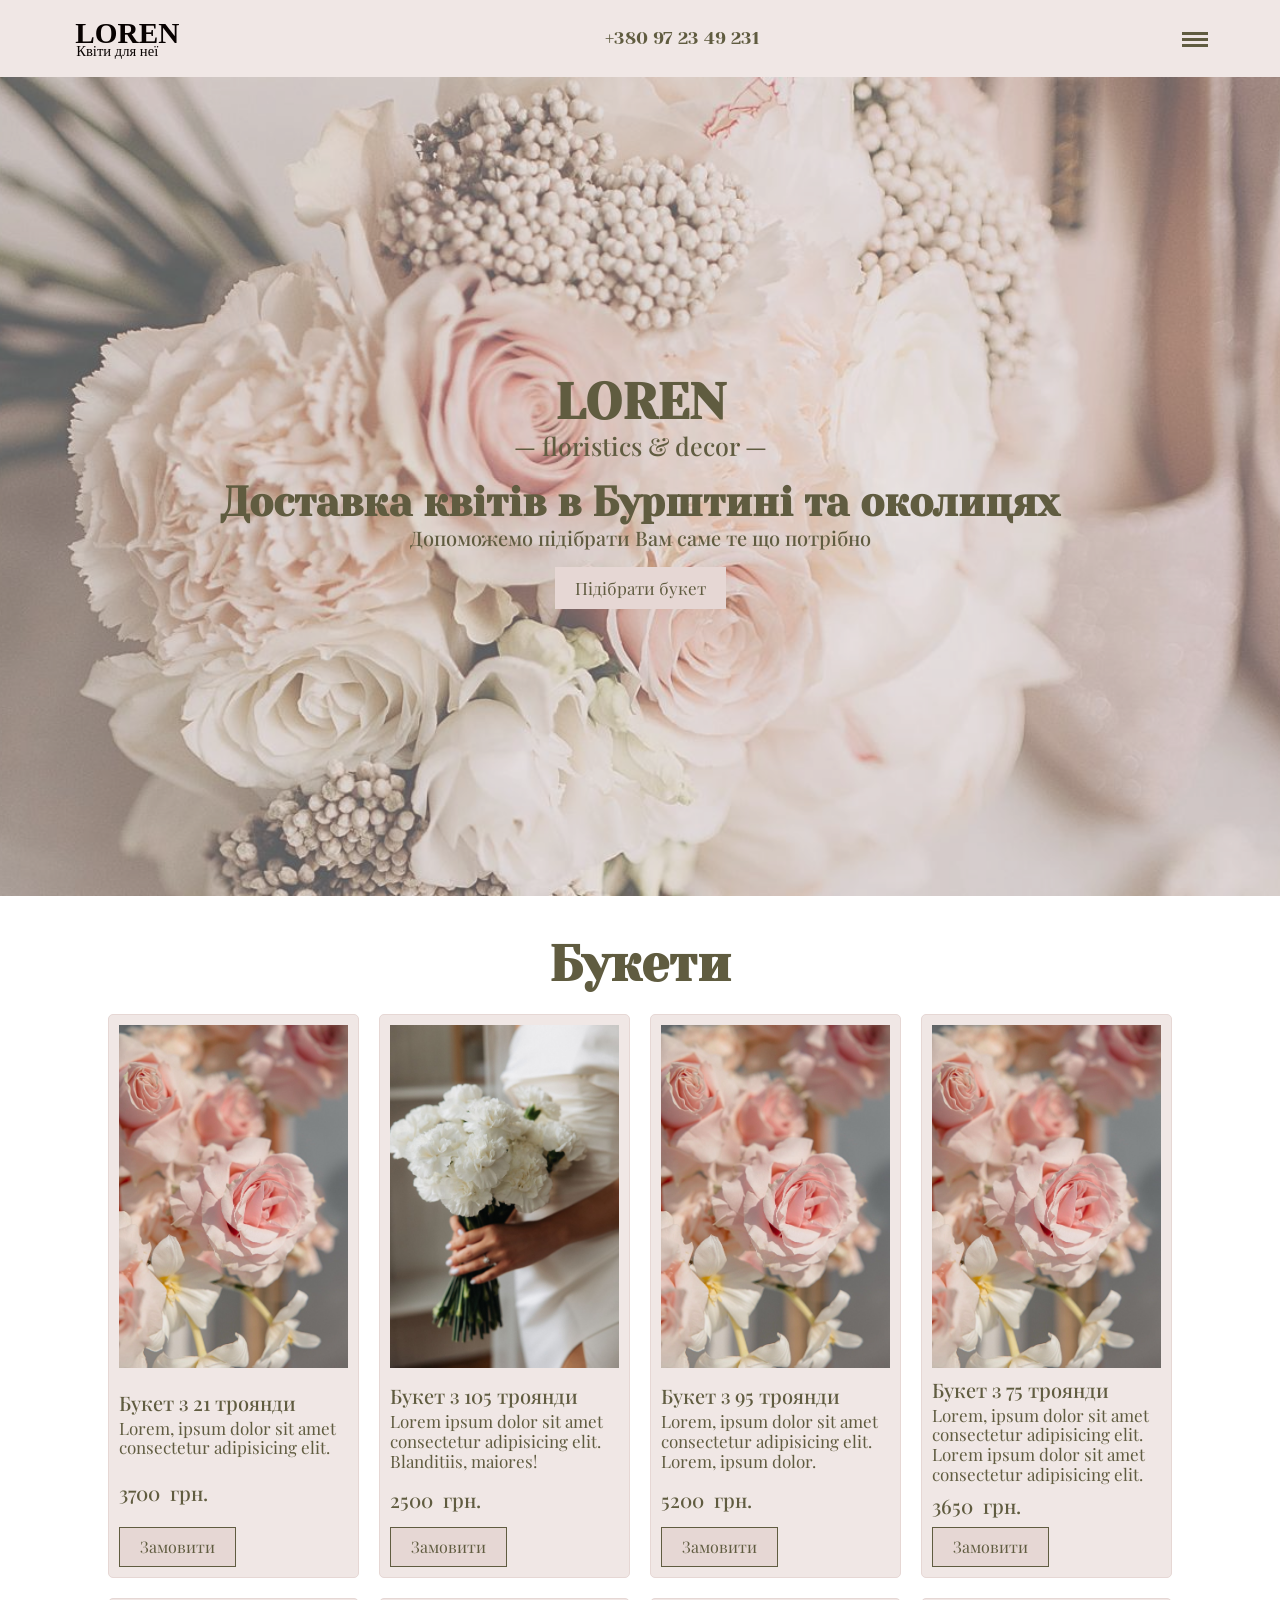
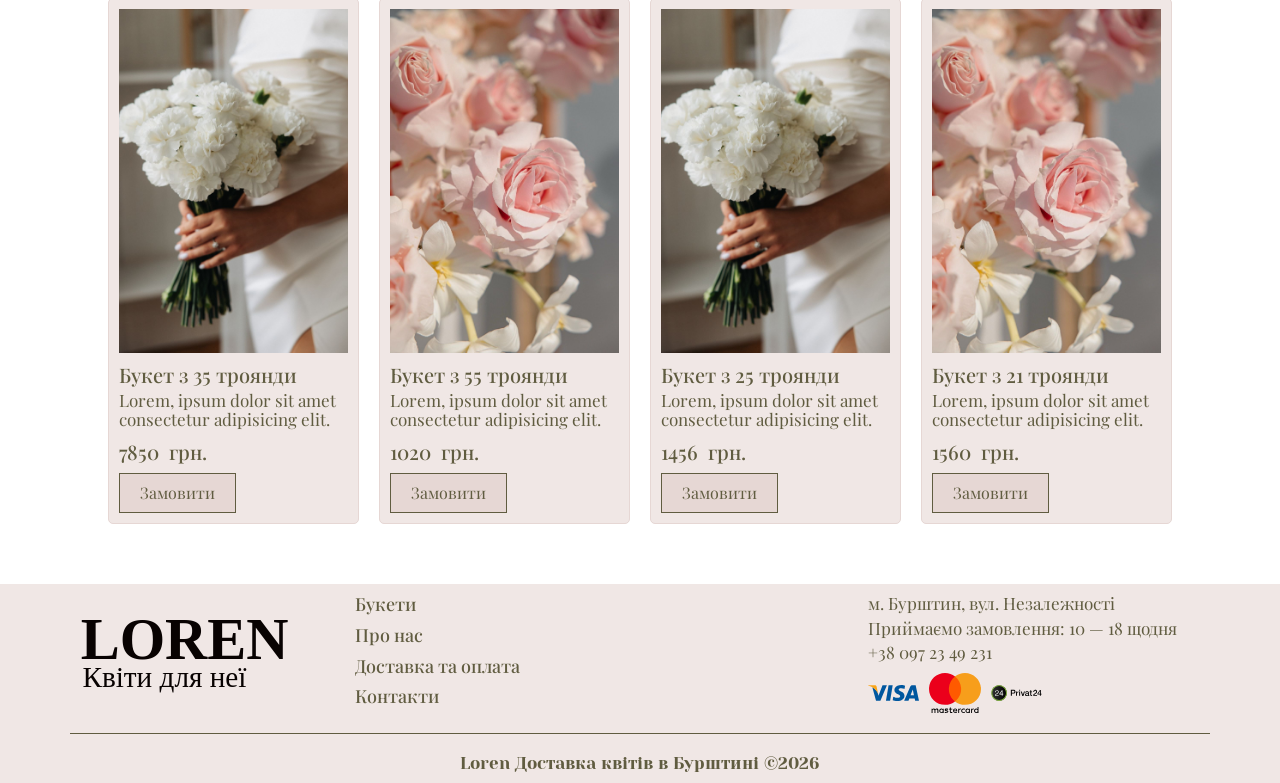
==== commit 22a32522: "add new style" ====
--- a/index.html
+++ b/index.html
@@ -416,7 +416,7 @@
         <div class="modal__body">
           <div class="modal__body--button">
             <button type="button" class="_modalClose">
-              <i class="far fa-window-close"></i>
+              <i class="fas fa-times"></i>
             </button>
           </div><!--/.button-->
           <div class="modal__body--title">
--- a/css/style.min.css
+++ b/css/style.min.css
@@ -1,3 +1,3 @@
-@import url("https://fonts.googleapis.com/css2?family=Yeseva+One&display=swap");@import url("https://fonts.googleapis.com/css2?family=Playfair+Display:wght@400..700&display=swap");html{line-height:1.15;-webkit-text-size-adjust:100%}main{display:block}hr{box-sizing:content-box;height:0;overflow:visible}pre{font-family:monospace, monospace;font-size:1em}a{background-color:transparent}abbr[title]{border-bottom:none;text-decoration:underline;-webkit-text-decoration:underline dotted;text-decoration:underline dotted}b,strong{font-weight:bolder}code,kbd,samp{font-family:monospace, monospace;font-size:1em}small{font-size:80%}sub,sup{font-size:75%;line-height:0;position:relative;vertical-align:baseline}sub{bottom:-0.25em}sup{top:-0.5em}img{border-style:none}button,input,optgroup,select,textarea{font-family:inherit;font-size:100%;line-height:1.15;margin:0}button,input{overflow:visible}button,select{text-transform:none}button,[type="button"],[type="reset"],[type="submit"]{-webkit-appearance:button}button::-moz-focus-inner,[type="button"]::-moz-focus-inner,[type="reset"]::-moz-focus-inner,[type="submit"]::-moz-focus-inner{border-style:none;padding:0}button:-moz-focusring,[type="button"]:-moz-focusring,[type="reset"]:-moz-focusring,[type="submit"]:-moz-focusring{outline:1px dotted ButtonText}fieldset{padding:0.35em 0.75em 0.625em}legend{box-sizing:border-box;color:inherit;display:table;max-width:100%;padding:0;white-space:normal}progress{vertical-align:baseline}textarea{overflow:auto}[type="checkbox"],[type="radio"]{box-sizing:border-box;padding:0}[type="number"]::-webkit-inner-spin-button,[type="number"]::-webkit-outer-spin-button{height:auto}[type="search"]{-webkit-appearance:textfield;outline-offset:-2px}[type="search"]::-webkit-search-decoration{-webkit-appearance:none}::-webkit-file-upload-button{-webkit-appearance:button;font:inherit}details{display:block}summary{display:list-item}template{display:none}[hidden]{display:none}.img{display:block;max-width:100%;height:auto}.text__left{text-align:left}.text__right{text-align:right}.text__center{text-align:center}.mt-6{margin-top:6rem}@media (max-width: 991px){.mt-6{margin-top:4rem}}@media (max-width: 768px){.mt-6{margin-top:2rem}}.mt-5{margin-top:5rem}.mt-4{margin-top:4rem}@media (max-width: 768px){.mt-4{margin-top:2rem}}.mt-3{margin-top:3rem}.mt-2{margin-top:2rem}@media (max-width: 991px){.mt-2{margin-top:1rem}}html{font-size:10px}body{font-family:"Playfair Display",serif;font-size:1.6rem;font-weight:300;-webkit-font-smoothing:antialiased;color:#000;margin:0;padding:0;background-color:#fff;overflow-x:hidden}*,*::before,*::after{box-sizing:border-box}h1,h2,h3,h4,h5,h6{margin:0}p{margin:0}a:focus{outline:none}body.lb-disable-scrolling{overflow:hidden}.lightboxOverlay{position:absolute;top:0;left:0;z-index:9999;background-color:#e6d7d4;opacity:0.7;display:none}.lightbox{position:absolute;left:0;width:100%;z-index:10000;text-align:center;line-height:0;font-weight:normal;outline:none}.lightbox .lb-image{display:block;height:auto;max-width:inherit;max-height:none;border-radius:6px;border:5px solid white}.lightbox a img{border:none}.lb-outerContainer{position:relative;width:250px;height:250px;margin:0 auto;border-radius:4px;background-color:white}.lb-outerContainer:after{content:"";display:table;clear:both}.lb-loader{position:absolute;top:43%;left:0;height:25%;width:100%;text-align:center;line-height:0}.lb-cancel{display:block;width:32px;height:32px;margin:0 auto;background:url(../img/lightbox/loading.gif) no-repeat}.lb-nav{position:absolute;top:0;left:0;height:100%;width:100%;z-index:10}.lb-container>.nav{left:0}.lb-nav a{outline:none;background-image:url("[data-uri]")}.lb-prev,.lb-next{height:100%;cursor:pointer;display:block}.lb-nav a.lb-prev{width:34%;left:0;float:left;background:url(../img/lightbox/prev.png) left 48% no-repeat;opacity:0;transition:opacity 0.6s}.lb-nav a.lb-prev:hover{opacity:1}.lb-nav a.lb-next{width:64%;right:0;float:right;background:url(../img/lightbox/next.png) right 48% no-repeat;opacity:0;transition:opacity 0.6s}.lb-nav a.lb-next:hover{opacity:1}.lb-dataContainer{margin:0 auto;padding-top:5px;width:100%;border-bottom-left-radius:4px;border-bottom-right-radius:4px}.lb-dataContainer:after{content:"";display:table;clear:both}.lb-data{padding:0 4px;color:#605c40}.lb-data .lb-details{width:85%;float:left;text-align:left;line-height:1.1em}.lb-data .lb-caption{font-size:1.8rem;font-weight:bold;line-height:1em}.lb-data .lb-caption a{color:#4ae}.lb-data .lb-number{display:block;clear:left;padding-bottom:1em;font-size:1.6rem;color:#605c40}.lb-data .lb-close{display:block;float:right;width:30px;height:30px;background:url(../img/lightbox/close.png) top right no-repeat;text-align:right;outline:none;opacity:0.6;transition:opacity 0.2s}.lb-data .lb-close:hover{cursor:pointer;opacity:1}.container{max-width:1340px;width:100%;padding-left:1rem;padding-right:1rem;margin:0 auto}@media (max-width: 1366px){.container{max-width:1160px}}@media (max-width: 991px){.container{max-width:980px}}@media (max-width: 768px){.container{max-width:740}}@media (max-width: 576px){.container{max-width:560px}}.container-fluid{width:100%;padding-left:1rem;padding-right:1rem;margin:0 auto}.header{width:100%;padding:1rem 0;background-color:rgba(230,215,212,0.6);transition:all 0.2s linear}.header__row{display:flex;align-items:center;justify-content:space-between}.header__row--brand{width:10%}@media (max-width: 991px){.header__row--brand{width:12%}}@media (max-width: 768px){.header__row--brand{width:15%}}@media (max-width: 576px){.header__row--brand{width:20%}}@media (max-width: 450px){.header__row--brand{width:25%}}.header__row--phone a{text-decoration:none;color:#605c40;font-size:1.8rem;font-family:"Yeseva One",serif;transition:color 0.2s linear}.header__row--phone a:hover{cursor:pointer;color:#000}@media (max-width: 576px){.header__row--phone a{font-size:1.6rem}}@media (max-width: 450px){.header__row--phone a{font-size:1.5rem}}.header__fixed{position:fixed;top:0;left:0;z-index:15;background-color:rgba(230,215,212,0.9)}.burger__btn{display:block;width:3rem;height:3rem;position:relative}.burger__btn span{display:block;background-color:#605c40;width:2.6rem;height:0.3rem;position:absolute;left:0.2rem;top:1.4rem;transition:background-color 0.2s linear, width 0.2s linear, transform 0.2s linear}.burger__btn span:first-child{top:0.8rem}.burger__btn span:last-child{top:2rem}.burger__btn:hover{cursor:pointer}.burger__btn:hover span{background-color:#000}.burger__btn--active span:first-child{width:0}.burger__btn--active span:nth-child(2){transform:rotate(45deg)}.burger__btn--active span:nth-child(3){transform:rotate(-45deg)}.burger__btn--active span:last-child{width:0}.menu{width:20%;height:100%;position:fixed;z-index:100;top:0;left:0;background-color:#e6d7d4;display:flex;flex-direction:column;justify-content:center;padding-left:3rem;opacity:0;visibility:hidden;transition:opacity 0.2s linear, visibility 0.2s linear}.menu__title{margin-bottom:2rem}.menu__title h3{color:#605c40;font-family:"Yeseva One",serif;font-size:2.2rem;font-weight:400;text-transform:uppercase}@media (max-width: 768px){.menu__title h3{font-size:2rem}}@media (max-width: 768px){.menu__title{margin-bottom:1.5rem}}.menu__content{margin-bottom:2rem}@media (max-width: 768px){.menu__content{margin-bottom:1.5rem}}.menu__footer--phone{margin-bottom:2rem}.menu__footer--phone a{text-decoration:none;font-family:"Yeseva One",serif;font-size:1.8rem;color:#605c40;transition:color 0.2s linear}.menu__footer--phone a:hover{cursor:pointer;color:#000}@media (max-width: 576px){.menu__footer--phone a{font-size:1.6rem}}@media (max-width: 450px){.menu__footer--phone a{font-size:1.5rem}}@media (max-width: 768px){.menu__footer--phone{margin-bottom:1.5rem}}.menu__footer--social a{text-decoration:none;color:#605c40;margin-right:1rem;transition:color 0.2s linear}.menu__footer--social a i{font-size:3rem}@media (max-width: 576px){.menu__footer--social a i{font-size:2rem}}.menu__footer--social a:hover{color:#000}.menu__footer--social a:last-child{margin-right:0}.menu__open{opacity:1;visibility:visible}@media (max-width: 1366px){.menu{padding-left:2rem;width:22%}}@media (max-width: 991px){.menu{width:35%}}@media (max-width: 768px){.menu{width:50%}}@media (max-width: 576px){.menu{width:65%}}@media (max-width: 450px){.menu{width:75%}}.main__menu{margin:0;padding:0;list-style-type:none}.main__menu--item{margin-bottom:1rem}.main__menu--item:last-child{margin-bottom:0}.main__menu--link{text-decoration:none;font-family:"Playfair Display",serif;color:#605c40;font-size:1.8rem;font-weight:500;transition:color 0.2s linear}.main__menu--link:hover{cursor:pointer;color:#000}@media (max-width: 576px){.main__menu--link{font-size:1.6rem}}@media (max-width: 450px){.main__menu--link{font-size:1.5rem}}.intro{width:100%;height:91vh;background-position:center;background-size:cover;background-repeat:no-repeat;position:relative}.intro__row{width:100%;height:100%;display:flex;flex-direction:column;justify-content:center;align-items:center;position:relative;z-index:10}.intro__row--title{text-align:center;margin-bottom:2rem}.intro__row--title h1{font-family:"Yeseva One",serif;font-size:5rem;color:#605c40;text-transform:uppercase}@media (max-width: 991px){.intro__row--title h1{font-size:4.5rem}}@media (max-width: 768px){.intro__row--title h1{font-size:4rem}}@media (max-width: 576px){.intro__row--title h1{font-size:3rem}}.intro__row--title p{font-family:"Playfair Display",serif;font-size:2.5rem;color:#605c40;font-weight:500}@media (max-width: 991px){.intro__row--title p{font-size:2.3rem}}@media (max-width: 768px){.intro__row--title p{font-size:2.2rem}}@media (max-width: 576px){.intro__row--title p{font-size:2rem}}@media (max-width: 768px){.intro__row--title{margin-bottom:1.5rem}}.intro__row--content{margin-bottom:3rem;text-align:center}.intro__row--content h3{font-family:"Yeseva One",serif;font-size:4rem;color:#605c40}@media (max-width: 991px){.intro__row--content h3{font-size:3.5rem}}@media (max-width: 768px){.intro__row--content h3{font-size:3rem}}@media (max-width: 576px){.intro__row--content h3{font-size:2.5rem}}.intro__row--content p{font-family:"Playfair Display",serif;font-size:2rem;color:#605c40;font-weight:500}@media (max-width: 991px){.intro__row--content p{font-size:1.9rem}}@media (max-width: 768px){.intro__row--content p{font-size:1.8rem}}@media (max-width: 576px){.intro__row--content p{font-size:1.7rem}}@media (max-width: 768px){.intro__row--content{margin-bottom:2rem}}.intro__row--button a{text-decoration:none;font-family:"Playfair Display",serif;font-size:1.7rem;color:#605c40;background-color:#e6d7d4;padding:1rem 2rem;transition:color 0.2s linear, background-color 0.2s linear}.intro__row--button a:hover{color:#fff;background-color:#605c40;cursor:pointer}.intro::after{content:"";position:absolute;z-index:5;top:0;left:0;width:100%;height:100%;background-color:rgba(230,215,212,0.4)}.works{margin-top:4rem}.works__row--title{text-align:center;margin-bottom:2rem}.works__row--title h3{font-family:"Yeseva One",serif;color:#605c40;font-size:5rem}@media (max-width: 991px){.works__row--title h3{font-size:4.5rem}}@media (max-width: 768px){.works__row--title h3{font-size:4rem}}@media (max-width: 576px){.works__row--title h3{font-size:3rem}}@media (max-width: 768px){.works__row--title{margin-bottom:1.5rem}}.works__row--content{display:flex;align-items:stretch;flex-wrap:wrap;justify-content:center}@media (max-width: 991px){.works{margin-top:3rem}}@media (max-width: 768px){.works{margin-top:2rem}}.product__card{width:22%;background-color:rgba(230,215,212,0.6);margin:0 1rem 2rem 1rem;display:flex;flex-direction:column;justify-content:space-between;border:1px solid #e6d7d4;border-radius:5px;padding:1rem}.product__card--img{margin-bottom:1rem;overflow:hidden}.product__card--img a{text-decoration:none}.product__card--img a img{transition:transform 0.3s linear}.product__card--img a:hover img{transform:scale(1.2)}.product__card--title{margin-bottom:1rem}.product__card--title h3{font-family:"Playfair Display",serif;color:#605c40;font-size:2rem;font-weight:500;margin-bottom:0.5rem}.product__card--title p{font-family:"Playfair Display",serif;color:#605c40;font-size:1.7rem;font-weight:400}.product__card--price{display:flex;align-items:center;margin-bottom:1rem}.product__card--price p{font-family:"Playfair Display",serif;color:#605c40;font-size:2rem;font-weight:500;margin-right:1rem}.product__card--price p:last-child{margin-right:0}.product__card--button button{border:1px solid #605c40;font-family:"Playfair Display",serif;color:#605c40;background-color:#e6d7d4;padding:1rem 2rem;transition:color 0.2s linear, background-color 0.2s linear}.product__card--button button:hover{color:#fff;background-color:#605c40;cursor:pointer}@media (max-width: 1366px){.product__card{width:31%}}@media (max-width: 991px){.product__card{width:40%}}@media (max-width: 768px){.product__card{width:70%}}@media (max-width: 576px){.product__card{width:100%}}.footer{margin-top:4rem;padding:1rem 0;width:100%;background-color:rgba(230,215,212,0.6)}.footer__row{display:flex;align-items:flex-start;justify-content:space-between}.footer__row--brand{width:20%}@media (max-width: 991px){.footer__row--brand{width:15%}}@media (max-width: 576px){.footer__row--brand{width:25%}}.footer__row--menu{width:40%}@media (max-width: 991px){.footer__row--menu{width:30%}}@media (max-width: 576px){.footer__row--menu{width:100%;margin-top:1.5rem}}.footer__row--location{width:30%}@media (max-width: 991px){.footer__row--location{width:50%}}@media (max-width: 576px){.footer__row--location{margin-top:1.5rem;width:100%}}@media (max-width: 576px){.footer__row{flex-wrap:wrap}}@media (max-width: 991px){.footer{margin-top:3rem}}@media (max-width: 768px){.footer{margin-top:2rem}}.location__text{margin-bottom:1rem}.location__text p{font-family:"Playfair Display",serif;color:#605c40;font-weight:400;font-size:1.7rem;margin-bottom:0.5rem}.location__text p:last-child{margin-bottom:0}.location__img{width:100%;display:flex;align-items:center}.location__img img{width:15%;margin-right:1rem}.location__img img:last-child{margin-right:0}.footer__line{margin:2rem 0;width:100%;height:1px;background-color:#605c40}.footer__copyright{text-align:center}.footer__copyright p{font-family:"Yeseva One",serif;font-size:1.7rem;color:#605c40;font-weight:400}.backtop{position:fixed;bottom:3%;right:3%;width:3rem;height:3rem;z-index:15;border-radius:3px;background-color:rgba(230,215,212,0.9);opacity:0;visibility:hidden;transition:opacity 0.2s linear, visibility 0.2s linear, background-color 0.2s linear}.backtop button{width:100%;height:100%;background-color:transparent;border:1px solid #e6d7d4}.backtop button i{color:#605c40;transition:color 0.2s linear}.backtop:hover{background-color:#fff}.backtop:hover button{cursor:pointer}.backtop:hover button i{color:#000}.backtop__active{opacity:1;visibility:visible}.modal{position:fixed;top:0;left:0;z-index:200;width:100%;height:100vh;transform:scale(0);opacity:0;visibility:hidden;transition:transform 0.4s linear, opacity 0.4s linear, visibility 0.4s linear}.modal__mask{width:100%;height:100%;background-color:rgba(230,215,212,0.7);display:flex;align-items:center;justify-content:center}.modal__body{background-color:#fff;padding:1rem;width:70%;border-radius:0.5rem}.modal__body--button{text-align:right;margin-bottom:1rem}.modal__body--button button{background-color:rgba(230,215,212,0.9);border:1px solid #e6d7d4;border-radius:0.3rem;width:4rem;height:4rem;transition:background-color 0.2s linear}.modal__body--button button i{color:#605c40;font-size:2rem;transition:color 0.2s linear}@media (max-width: 768px){.modal__body--button button i{font-size:1.7rem}}.modal__body--button button:hover{cursor:pointer;background-color:#fff}.modal__body--button button:hover i{color:#000}@media (max-width: 768px){.modal__body--button button{width:3rem;height:3rem}}@media (max-width: 768px){.modal__body--button{margin-bottom:0.5rem}}.modal__body--title{text-align:center;margin-bottom:1rem}.modal__body--title h3{font-family:"Yeseva One",serif;color:#605c40;font-size:2.2rem}@media (max-width: 768px){.modal__body--title h3{font-size:2rem}}@media (max-width: 576px){.modal__body--title h3{font-size:1.8rem}}@media (max-width: 450px){.modal__body--title h3{font-size:1.6rem}}@media (max-width: 768px){.modal__body--title{margin-bottom:0.5rem}}@media (max-width: 991px){.modal__body{width:90%}}@media (max-width: 576px){.modal__body{padding:0.5rem;width:92%}}.modal__open{transform:scale(1);opacity:1;visibility:visible}.shoping__form h3{font-family:"Playfair Display",serif;color:#605c40;font-size:2rem;margin-bottom:3rem}@media (max-width: 768px){.shoping__form h3{font-size:1.8rem;margin-bottom:2.7rem}}@media (max-width: 576px){.shoping__form h3{font-size:1.7rem;margin-bottom:2.5rem}}@media (max-width: 450px){.shoping__form h3{font-size:1.6rem;margin-bottom:2.2rem}}.shoping__form--block{width:100%;position:relative;margin-bottom:3.5rem}.shoping__form--block:last-child{margin-bottom:0}.shoping__form--block i{position:absolute;bottom:0;left:0;font-size:2.5rem;color:#605c40}@media (max-width: 768px){.shoping__form--block i{font-size:2rem}}.shoping__form--block input{font-weight:500;font-size:1.7rem;color:#605c40;font-family:"Playfair Display",serif;position:absolute;bottom:0;right:0;width:95%;height:3.5rem;border:none;background-color:transparent;border-bottom:1px solid #605c40}.shoping__form--block input:focus{outline:none;border-bottom-color:#e6d7d4}@media (max-width: 768px){.shoping__form--block input{font-size:1.5rem;height:2.5rem}}@media (max-width: 576px){.shoping__form--block input{height:2rem}}.shoping__form--block label{position:relative;top:-1rem;left:6%;font-size:1.7rem;font-weight:500;color:#605c40;font-family:"Playfair Display",serif;transition:font-size 0.1s linear, top 0.1s linear}@media (max-width: 768px){.shoping__form--block label{font-size:1.5rem}}@media (max-width: 576px){.shoping__form--block label{font-size:1.3rem}}.shoping__form--block textarea{font-weight:500;font-size:1.7rem;color:#605c40;font-family:"Playfair Display",serif;position:absolute;bottom:0;right:0;width:95%;height:4rem;border:none;background-color:transparent;border-bottom:1px solid #605c40;resize:none}.shoping__form--block textarea:focus{outline:none;border-bottom-color:#e6d7d4}@media (max-width: 768px){.shoping__form--block textarea{font-size:1.5rem;height:3rem}}@media (max-width: 576px){.shoping__form--block textarea{height:2.5rem}}@media (max-width: 768px){.shoping__form--block{margin-bottom:2.5rem}}@media (max-width: 576px){.shoping__form--block{margin-bottom:2rem}}.shoping__form--button{margin-bottom:1.5rem}.shoping__form--button button{border:none;background-color:transparent;font-family:"Playfair Display",serif;font-size:1.7rem;color:#605c40;font-weight:500;margin:0;padding:1.5rem;background-color:#e6d7d4;border:1px solid #e6d7d4;transition:background-color 0.2s linear, color 0.2s linear}.shoping__form--button button i{margin-left:0.5rem;color:#605c40;font-size:1.7rem;transition:color 0.2s linear}.shoping__form--button button:hover{background-color:#fff;color:#000;cursor:pointer}.shoping__form--button button:hover i{color:#000}.shoping__form--button button:active{transform:scale(0.97)}@media (max-width: 768px){.shoping__form--button button{font-size:1.5rem;padding:1rem}}@media (max-width: 576px){.shoping__form--button button{padding:0.7rem}}@media (max-width: 768px){.shoping__form--button{margin-bottom:0.5rem}}.privat__policy{font-family:"Playfair Display",serif;font-weight:500;font-size:1.7rem;color:#605c40;margin-bottom:1rem}@media (max-width: 768px){.privat__policy{font-size:1.5rem}}@media (max-width: 576px){.privat__policy{font-size:1.3rem}}@media (max-width: 450px){.privat__policy{font-size:1.1rem}}.error__text{width:100%;height:2.2rem;font-family:"Playfair Display",serif;font-weight:500;font-size:1.7rem;color:#605c40}@media (max-width: 768px){.error__text{font-size:1.5rem}}@media (max-width: 576px){.error__text{font-size:1.3rem}}@media (max-width: 450px){.error__text{font-size:1.1rem}}#name:focus ~ label[for="name"]{font-size:1.2rem;top:-2.7rem}@media (max-width: 576px){#name:focus ~ label[for="name"]{top:-2rem}}#phone:focus ~ label[for="phone"]{font-size:1.2rem;top:-2.7rem}@media (max-width: 576px){#phone:focus ~ label[for="phone"]{top:-2rem}}#message:focus ~ label[for="message"]{font-size:1.2rem;top:-3.5rem}@media (max-width: 768px){#message:focus ~ label[for="message"]{top:-2.5rem}}@media (max-width: 576px){#message:focus ~ label[for="message"]{top:-2rem}}#labelTitleFlowers{font-size:1.2rem;top:-2.7rem}@media (max-width: 576px){#labelTitleFlowers{top:-2rem}}#labelDescriptionFlowers{font-size:1.2rem;top:-2.7rem}@media (max-width: 576px){#labelDescriptionFlowers{top:-2rem}}#labelPriceFlowers{font-size:1.2rem;top:-2.7rem}@media (max-width: 576px){#labelPriceFlowers{top:-2rem}}#titleFlowers[disabled]{text-align:center;text-overflow:ellipsis}#descriptionFlowers[disabled]{text-align:center;text-overflow:ellipsis}#priceFlowers[disabled]{text-align:center;text-overflow:ellipsis}.about__us{margin-top:4rem}@media (max-width: 991px){.about__us{margin-top:3rem}}@media (max-width: 768px){.about__us{margin-top:2rem}}.about__content--title{margin-bottom:2rem;text-align:center}.about__content--title h3{font-family:"Yeseva One",serif;font-size:5rem;color:#605c40}@media (max-width: 991px){.about__content--title h3{font-size:4.5rem}}@media (max-width: 768px){.about__content--title h3{font-size:4rem}}@media (max-width: 576px){.about__content--title h3{font-size:3rem}}@media (max-width: 768px){.about__content--title{margin-bottom:1.5rem}}.about__content--text{position:relative}.about__content--text p{font-family:"Playfair Display",serif;font-size:2rem;font-weight:500;color:#605c40;margin-bottom:2rem}.about__content--text p:last-child{margin-bottom:0}@media (max-width: 768px){.about__content--text p{margin-bottom:1.5rem;font-size:1.8rem}}@media (max-width: 576px){.about__content--text p{font-size:1.6rem}}.about__content--text::after{content:"";position:absolute;bottom:-1rem;left:0;z-index:15;width:100%;height:2px;background-color:#e6d7d4}.shipping{margin-top:4rem}@media (max-width: 991px){.shipping{margin-top:3rem}}@media (max-width: 768px){.shipping{margin-top:2rem}}.shipping__content--title{margin-bottom:2rem;text-align:center}.shipping__content--title h3{font-family:"Yeseva One",serif;font-size:5rem;color:#605c40}@media (max-width: 991px){.shipping__content--title h3{font-size:4.5rem}}@media (max-width: 768px){.shipping__content--title h3{font-size:4rem}}@media (max-width: 576px){.shipping__content--title h3{font-size:3rem}}@media (max-width: 768px){.shipping__content--title{margin-bottom:1.5rem}}.shipping__content--text{position:relative}.shipping__content--text p{font-family:"Playfair Display",serif;font-size:2rem;font-weight:500;color:#605c40;margin-bottom:2rem}.shipping__content--text p:last-child{margin-bottom:0}@media (max-width: 768px){.shipping__content--text p{margin-bottom:1.5rem;font-size:1.8rem}}@media (max-width: 576px){.shipping__content--text p{font-size:1.6rem}}.shipping__content--text::after{content:"";position:absolute;bottom:-1rem;left:0;z-index:15;width:100%;height:2px;background-color:#e6d7d4}.contact__title{margin-bottom:4rem}@media (max-width: 991px){.contact__title{margin-bottom:3rem}}@media (max-width: 768px){.contact__title{margin-bottom:2rem}}.contact__title--title{text-align:center}.contact__title h1{text-transform:uppercase;font-family:"Yeseva One",serif;color:#605c40;font-size:2.5rem;border-bottom:1px solid #605c40;display:inline}@media (max-width: 991px){.contact__title h1{font-size:2rem}}@media (max-width: 768px){.contact__title h1{font-size:1.8rem}}.contact__block{margin-bottom:4rem}@media (max-width: 991px){.contact__block{margin-bottom:3rem}}@media (max-width: 768px){.contact__block{margin-bottom:2rem}}.contact__block--row{display:flex;justify-content:space-between;align-items:flex-start}@media (max-width: 991px){.contact__block--row{flex-wrap:wrap;justify-content:center}}.contact__address{width:46%}.contact__address--line{margin-bottom:2rem;display:flex;align-items:center}.contact__address--line:last-child{margin-bottom:0}.contact__address--line i{color:#605c40;font-size:2.5rem;margin-right:1rem}@media (max-width: 768px){.contact__address--line i{font-size:2rem}}.contact__address--line span{color:#605c40;font-weight:500;font-family:"Playfair Display",serif;font-size:1.7rem}@media (max-width: 768px){.contact__address--line span{font-size:1.5rem}}@media (max-width: 768px){.contact__address--line{margin-bottom:1rem}}@media (max-width: 991px){.contact__address{width:80%;margin-top:1rem}}@media (max-width: 768px){.contact__address{width:100%}}.contact__form{width:46%}.contact__form--block{width:100%;position:relative;margin-bottom:4.5rem}.contact__form--block i{position:absolute;bottom:0;left:0;font-size:2.5rem;color:#605c40}@media (max-width: 768px){.contact__form--block i{font-size:2rem}}.contact__form--block input{font-weight:500;font-size:1.7rem;color:#605c40;font-family:"Playfair Display",serif;position:absolute;bottom:0;right:0;width:93%;height:3.5rem;border:none;background-color:transparent;border-bottom:1px solid #605c40}.contact__form--block input:focus{outline:none;border-bottom-color:#e6d7d4}@media (max-width: 768px){.contact__form--block input{font-size:1.5rem}}.contact__form--block label{position:relative;top:-1rem;left:9%;font-size:1.7rem;font-weight:500;color:#605c40;font-family:"Playfair Display",serif;transition:font-size 0.1s linear, top 0.1s linear}@media (max-width: 768px){.contact__form--block label{font-size:1.5rem}}.contact__form--block textarea{font-weight:500;font-size:1.7rem;color:#605c40;font-family:"Playfair Display",serif;position:absolute;bottom:0;right:0;width:93%;height:4rem;border:none;background-color:transparent;border-bottom:1px solid #605c40;resize:none}.contact__form--block textarea:focus{outline:none;border-bottom-color:#e6d7d4}@media (max-width: 768px){.contact__form--block textarea{font-size:1.5rem}}@media (max-width: 768px){.contact__form--block{margin-bottom:3.5rem}}.contact__form--button{margin-bottom:1.5rem}.contact__form--button button{border:none;background-color:transparent;font-family:"Playfair Display",serif;font-size:1.7rem;color:#605c40;font-weight:500;margin:0;padding:1.5rem;background-color:#e6d7d4;border:1px solid #e6d7d4;transition:background-color 0.2s linear, color 0.2s linear}.contact__form--button button i{margin-left:0.5rem;color:#605c40;font-size:1.7rem;transition:color 0.2s linear}.contact__form--button button:hover{background-color:#fff;color:#605c40;cursor:pointer}.contact__form--button button:hover i{color:#605c40}.contact__form--button button:active{transform:scale(0.97)}@media (max-width: 768px){.contact__form--button button{font-size:1.5rem;padding:1rem}}@media (max-width: 991px){.contact__form--button{margin-bottom:1rem}}@media (max-width: 991px){.contact__form{width:80%}}@media (max-width: 768px){.contact__form{width:100%}}.error__contactText{width:100%;height:2.2rem;font-family:"Playfair Display",serif;font-weight:500;font-size:1.7rem;color:#605c40}@media (max-width: 768px){.error__contactText{font-size:1.5rem}}#contactName:focus ~ label[for="contactName"]{font-size:1.2rem;top:-2.7rem}#contactEmail:focus ~ label[for="contactEmail"]{font-size:1.2rem;top:-2.7rem}#contactPhone:focus ~ label[for="contactPhone"]{font-size:1.2rem;top:-2.7rem}#contactMessage:focus ~ label[for="contactMessage"]{font-size:1.2rem;top:-3.5rem}.contact__line--line{width:100%;height:0.1rem}.contact__line--line hr{background-color:#e6d7d4;border:none;width:100%;height:100%;display:block}
+@import url("https://fonts.googleapis.com/css2?family=Yeseva+One&display=swap");@import url("https://fonts.googleapis.com/css2?family=Playfair+Display:wght@400..700&display=swap");html{line-height:1.15;-webkit-text-size-adjust:100%}main{display:block}hr{box-sizing:content-box;height:0;overflow:visible}pre{font-family:monospace, monospace;font-size:1em}a{background-color:transparent}abbr[title]{border-bottom:none;text-decoration:underline;-webkit-text-decoration:underline dotted;text-decoration:underline dotted}b,strong{font-weight:bolder}code,kbd,samp{font-family:monospace, monospace;font-size:1em}small{font-size:80%}sub,sup{font-size:75%;line-height:0;position:relative;vertical-align:baseline}sub{bottom:-0.25em}sup{top:-0.5em}img{border-style:none}button,input,optgroup,select,textarea{font-family:inherit;font-size:100%;line-height:1.15;margin:0}button,input{overflow:visible}button,select{text-transform:none}button,[type="button"],[type="reset"],[type="submit"]{-webkit-appearance:button}button::-moz-focus-inner,[type="button"]::-moz-focus-inner,[type="reset"]::-moz-focus-inner,[type="submit"]::-moz-focus-inner{border-style:none;padding:0}button:-moz-focusring,[type="button"]:-moz-focusring,[type="reset"]:-moz-focusring,[type="submit"]:-moz-focusring{outline:1px dotted ButtonText}fieldset{padding:0.35em 0.75em 0.625em}legend{box-sizing:border-box;color:inherit;display:table;max-width:100%;padding:0;white-space:normal}progress{vertical-align:baseline}textarea{overflow:auto}[type="checkbox"],[type="radio"]{box-sizing:border-box;padding:0}[type="number"]::-webkit-inner-spin-button,[type="number"]::-webkit-outer-spin-button{height:auto}[type="search"]{-webkit-appearance:textfield;outline-offset:-2px}[type="search"]::-webkit-search-decoration{-webkit-appearance:none}::-webkit-file-upload-button{-webkit-appearance:button;font:inherit}details{display:block}summary{display:list-item}template{display:none}[hidden]{display:none}.img{display:block;max-width:100%;height:auto}.text__left{text-align:left}.text__right{text-align:right}.text__center{text-align:center}.mt-6{margin-top:6rem}@media (max-width: 991px){.mt-6{margin-top:4rem}}@media (max-width: 768px){.mt-6{margin-top:2rem}}.mt-5{margin-top:5rem}.mt-4{margin-top:4rem}@media (max-width: 768px){.mt-4{margin-top:2rem}}.mt-3{margin-top:3rem}.mt-2{margin-top:2rem}@media (max-width: 991px){.mt-2{margin-top:1rem}}html{font-size:10px}body{font-family:"Playfair Display",serif;font-size:1.6rem;font-weight:300;-webkit-font-smoothing:antialiased;color:#000;margin:0;padding:0;background-color:#fff;overflow-x:hidden}*,*::before,*::after{box-sizing:border-box}h1,h2,h3,h4,h5,h6{margin:0}p{margin:0}a:focus{outline:none}body.lb-disable-scrolling{overflow:hidden}.lightboxOverlay{position:absolute;top:0;left:0;z-index:9999;background-color:#e6d7d4;opacity:0.7;display:none}.lightbox{position:absolute;left:0;width:100%;z-index:10000;text-align:center;line-height:0;font-weight:normal;outline:none}.lightbox .lb-image{display:block;height:auto;max-width:inherit;max-height:none;border-radius:6px;border:5px solid white}.lightbox a img{border:none}.lb-outerContainer{position:relative;width:250px;height:250px;margin:0 auto;border-radius:4px;background-color:white}.lb-outerContainer:after{content:"";display:table;clear:both}.lb-loader{position:absolute;top:43%;left:0;height:25%;width:100%;text-align:center;line-height:0}.lb-cancel{display:block;width:32px;height:32px;margin:0 auto;background:url(../img/lightbox/loading.gif) no-repeat}.lb-nav{position:absolute;top:0;left:0;height:100%;width:100%;z-index:10}.lb-container>.nav{left:0}.lb-nav a{outline:none;background-image:url("[data-uri]")}.lb-prev,.lb-next{height:100%;cursor:pointer;display:block}.lb-nav a.lb-prev{width:34%;left:0;float:left;background:url(../img/lightbox/prev.png) left 48% no-repeat;opacity:0;transition:opacity 0.6s}.lb-nav a.lb-prev:hover{opacity:1}.lb-nav a.lb-next{width:64%;right:0;float:right;background:url(../img/lightbox/next.png) right 48% no-repeat;opacity:0;transition:opacity 0.6s}.lb-nav a.lb-next:hover{opacity:1}.lb-dataContainer{margin:0 auto;padding-top:5px;width:100%;border-bottom-left-radius:4px;border-bottom-right-radius:4px}.lb-dataContainer:after{content:"";display:table;clear:both}.lb-data{padding:0 4px;color:#605c40}.lb-data .lb-details{width:85%;float:left;text-align:left;line-height:1.1em}.lb-data .lb-caption{font-size:1.8rem;font-weight:bold;line-height:1em}.lb-data .lb-caption a{color:#4ae}.lb-data .lb-number{display:block;clear:left;padding-bottom:1em;font-size:1.6rem;color:#605c40}.lb-data .lb-close{display:block;float:right;width:30px;height:30px;background:url(../img/lightbox/close.png) top right no-repeat;text-align:right;outline:none;opacity:0.6;transition:opacity 0.2s}.lb-data .lb-close:hover{cursor:pointer;opacity:1}.container{max-width:1340px;width:100%;padding-left:1rem;padding-right:1rem;margin:0 auto}@media (max-width: 1366px){.container{max-width:1160px}}@media (max-width: 991px){.container{max-width:980px}}@media (max-width: 768px){.container{max-width:740}}@media (max-width: 576px){.container{max-width:560px}}.container-fluid{width:100%;padding-left:1rem;padding-right:1rem;margin:0 auto}.header{width:100%;padding:1rem 0;background-color:rgba(230,215,212,0.6);transition:all 0.2s linear}.header__row{display:flex;align-items:center;justify-content:space-between}.header__row--brand{width:10%}@media (max-width: 991px){.header__row--brand{width:12%}}@media (max-width: 768px){.header__row--brand{width:15%}}@media (max-width: 576px){.header__row--brand{width:20%}}@media (max-width: 450px){.header__row--brand{width:25%}}.header__row--phone a{text-decoration:none;color:#605c40;font-size:1.8rem;font-family:"Yeseva One",serif;transition:color 0.2s linear}.header__row--phone a:hover{cursor:pointer;color:#000}@media (max-width: 576px){.header__row--phone a{font-size:1.6rem}}@media (max-width: 450px){.header__row--phone a{font-size:1.5rem}}.header__fixed{position:fixed;top:0;left:0;z-index:15;background-color:rgba(230,215,212,0.9)}.burger__btn{display:block;width:3rem;height:3rem;position:relative}.burger__btn span{display:block;background-color:#605c40;width:2.6rem;height:0.3rem;position:absolute;left:0.2rem;top:1.4rem;transition:background-color 0.2s linear, width 0.2s linear, transform 0.2s linear}.burger__btn span:first-child{top:0.8rem}.burger__btn span:last-child{top:2rem}.burger__btn:hover{cursor:pointer}.burger__btn:hover span{background-color:#000}.burger__btn--active span:first-child{width:0}.burger__btn--active span:nth-child(2){transform:rotate(45deg)}.burger__btn--active span:nth-child(3){transform:rotate(-45deg)}.burger__btn--active span:last-child{width:0}.menu{width:20%;height:100%;position:fixed;z-index:100;top:0;left:0;background-color:#e6d7d4;display:flex;flex-direction:column;justify-content:center;padding-left:3rem;opacity:0;visibility:hidden;transition:opacity 0.2s linear, visibility 0.2s linear}.menu__title{margin-bottom:2rem}.menu__title h3{color:#605c40;font-family:"Yeseva One",serif;font-size:2.2rem;font-weight:400;text-transform:uppercase}@media (max-width: 768px){.menu__title h3{font-size:2rem}}@media (max-width: 768px){.menu__title{margin-bottom:1.5rem}}.menu__content{margin-bottom:2rem}@media (max-width: 768px){.menu__content{margin-bottom:1.5rem}}.menu__footer--phone{margin-bottom:2rem}.menu__footer--phone a{text-decoration:none;font-family:"Yeseva One",serif;font-size:1.8rem;color:#605c40;transition:color 0.2s linear}.menu__footer--phone a:hover{cursor:pointer;color:#000}@media (max-width: 576px){.menu__footer--phone a{font-size:1.6rem}}@media (max-width: 450px){.menu__footer--phone a{font-size:1.5rem}}@media (max-width: 768px){.menu__footer--phone{margin-bottom:1.5rem}}.menu__footer--social a{text-decoration:none;color:#605c40;margin-right:1rem;transition:color 0.2s linear}.menu__footer--social a i{font-size:3rem}@media (max-width: 576px){.menu__footer--social a i{font-size:2rem}}.menu__footer--social a:hover{color:#000}.menu__footer--social a:last-child{margin-right:0}.menu__open{opacity:1;visibility:visible}@media (max-width: 1366px){.menu{padding-left:2rem;width:22%}}@media (max-width: 991px){.menu{width:35%}}@media (max-width: 768px){.menu{width:50%}}@media (max-width: 576px){.menu{width:65%}}@media (max-width: 450px){.menu{width:75%}}.main__menu{margin:0;padding:0;list-style-type:none}.main__menu--item{margin-bottom:1rem}.main__menu--item:last-child{margin-bottom:0}.main__menu--link{text-decoration:none;font-family:"Playfair Display",serif;color:#605c40;font-size:1.8rem;font-weight:500;transition:color 0.2s linear}.main__menu--link:hover{cursor:pointer;color:#000}@media (max-width: 576px){.main__menu--link{font-size:1.6rem}}@media (max-width: 450px){.main__menu--link{font-size:1.5rem}}.intro{width:100%;height:91vh;background-position:center;background-size:cover;background-repeat:no-repeat;position:relative}.intro__row{width:100%;height:100%;display:flex;flex-direction:column;justify-content:center;align-items:center;position:relative;z-index:10}.intro__row--title{text-align:center;margin-bottom:2rem}.intro__row--title h1{font-family:"Yeseva One",serif;font-size:5rem;color:#605c40;text-transform:uppercase}@media (max-width: 991px){.intro__row--title h1{font-size:4.5rem}}@media (max-width: 768px){.intro__row--title h1{font-size:4rem}}@media (max-width: 576px){.intro__row--title h1{font-size:3rem}}.intro__row--title p{font-family:"Playfair Display",serif;font-size:2.5rem;color:#605c40;font-weight:500}@media (max-width: 991px){.intro__row--title p{font-size:2.3rem}}@media (max-width: 768px){.intro__row--title p{font-size:2.2rem}}@media (max-width: 576px){.intro__row--title p{font-size:2rem}}@media (max-width: 768px){.intro__row--title{margin-bottom:1.5rem}}.intro__row--content{margin-bottom:3rem;text-align:center}.intro__row--content h3{font-family:"Yeseva One",serif;font-size:4rem;color:#605c40}@media (max-width: 991px){.intro__row--content h3{font-size:3.5rem}}@media (max-width: 768px){.intro__row--content h3{font-size:3rem}}@media (max-width: 576px){.intro__row--content h3{font-size:2.5rem}}.intro__row--content p{font-family:"Playfair Display",serif;font-size:2rem;color:#605c40;font-weight:500}@media (max-width: 991px){.intro__row--content p{font-size:1.9rem}}@media (max-width: 768px){.intro__row--content p{font-size:1.8rem}}@media (max-width: 576px){.intro__row--content p{font-size:1.7rem}}@media (max-width: 768px){.intro__row--content{margin-bottom:2rem}}.intro__row--button a{text-decoration:none;font-family:"Playfair Display",serif;font-size:1.7rem;color:#605c40;background-color:#e6d7d4;padding:1rem 2rem;transition:color 0.2s linear, background-color 0.2s linear}.intro__row--button a:hover{color:#fff;background-color:#605c40;cursor:pointer}.intro::after{content:"";position:absolute;z-index:5;top:0;left:0;width:100%;height:100%;background-color:rgba(230,215,212,0.4)}.works{margin-top:4rem}.works__row--title{text-align:center;margin-bottom:2rem}.works__row--title h3{font-family:"Yeseva One",serif;color:#605c40;font-size:5rem}@media (max-width: 991px){.works__row--title h3{font-size:4.5rem}}@media (max-width: 768px){.works__row--title h3{font-size:4rem}}@media (max-width: 576px){.works__row--title h3{font-size:3rem}}@media (max-width: 768px){.works__row--title{margin-bottom:1.5rem}}.works__row--content{display:flex;align-items:stretch;flex-wrap:wrap;justify-content:center}@media (max-width: 991px){.works{margin-top:3rem}}@media (max-width: 768px){.works{margin-top:2rem}}.product__card{width:22%;background-color:rgba(230,215,212,0.6);margin:0 1rem 2rem 1rem;display:flex;flex-direction:column;justify-content:space-between;border:1px solid #e6d7d4;border-radius:5px;padding:1rem}.product__card--img{margin-bottom:1rem;overflow:hidden}.product__card--img a{text-decoration:none}.product__card--img a img{transition:transform 0.3s linear}.product__card--img a:hover img{transform:scale(1.2)}.product__card--title{margin-bottom:1rem}.product__card--title h3{font-family:"Playfair Display",serif;color:#605c40;font-size:2rem;font-weight:500;margin-bottom:0.5rem}.product__card--title p{font-family:"Playfair Display",serif;color:#605c40;font-size:1.7rem;font-weight:400}.product__card--price{display:flex;align-items:center;margin-bottom:1rem}.product__card--price p{font-family:"Playfair Display",serif;color:#605c40;font-size:2rem;font-weight:500;margin-right:1rem}.product__card--price p:last-child{margin-right:0}.product__card--button button{border:1px solid #605c40;font-family:"Playfair Display",serif;color:#605c40;background-color:#e6d7d4;padding:1rem 2rem;transition:color 0.2s linear, background-color 0.2s linear}.product__card--button button:hover{color:#fff;background-color:#605c40;cursor:pointer}@media (max-width: 991px){.product__card{width:30%}}@media (max-width: 768px){.product__card{width:40%}}@media (max-width: 576px){.product__card{width:45%}}@media (max-width: 450px){.product__card{width:100%}}.footer{margin-top:4rem;padding:1rem 0;width:100%;background-color:rgba(230,215,212,0.6)}.footer__row{display:flex;align-items:flex-start;justify-content:space-between}.footer__row--brand{width:20%}@media (max-width: 991px){.footer__row--brand{width:15%}}@media (max-width: 576px){.footer__row--brand{width:25%}}.footer__row--menu{width:40%}@media (max-width: 991px){.footer__row--menu{width:30%}}@media (max-width: 576px){.footer__row--menu{width:100%;margin-top:1.5rem}}.footer__row--location{width:30%}@media (max-width: 991px){.footer__row--location{width:50%}}@media (max-width: 576px){.footer__row--location{margin-top:1.5rem;width:100%}}@media (max-width: 576px){.footer__row{flex-wrap:wrap}}@media (max-width: 991px){.footer{margin-top:3rem}}@media (max-width: 768px){.footer{margin-top:2rem}}.location__text{margin-bottom:1rem}.location__text p{font-family:"Playfair Display",serif;color:#605c40;font-weight:400;font-size:1.7rem;margin-bottom:0.5rem}.location__text p:last-child{margin-bottom:0}.location__img{width:100%;display:flex;align-items:center}.location__img img{width:15%;margin-right:1rem}.location__img img:last-child{margin-right:0}.footer__line{margin:2rem 0;width:100%;height:1px;background-color:#605c40}.footer__copyright{text-align:center}.footer__copyright p{font-family:"Yeseva One",serif;font-size:1.7rem;color:#605c40;font-weight:400}.backtop{position:fixed;bottom:3%;right:3%;width:3rem;height:3rem;z-index:15;border-radius:3px;background-color:rgba(230,215,212,0.9);border:1px solid #e6d7d4;opacity:0;visibility:hidden;transition:opacity 0.2s linear, visibility 0.2s linear, background-color 0.2s linear}.backtop button{display:flex;align-items:center;justify-content:center;width:100%;height:100%;background-color:transparent;border:none}.backtop button i{color:#605c40;transition:color 0.2s linear}.backtop:hover{background-color:#fff}.backtop:hover button{cursor:pointer}.backtop:hover button i{color:#000}.backtop__active{opacity:1;visibility:visible}.modal{position:fixed;top:0;left:0;z-index:200;width:100%;height:100vh;transform:scale(0);opacity:0;visibility:hidden;transition:transform 0.4s linear, opacity 0.4s linear, visibility 0.4s linear}.modal__mask{width:100%;height:100%;background-color:rgba(230,215,212,0.7);display:flex;align-items:center;justify-content:center}.modal__body{background-color:#fff;padding:1rem;width:70%;border-radius:0.5rem}.modal__body--button{display:flex;justify-content:flex-end;align-items:flex-start;margin-bottom:1rem}.modal__body--button button{display:flex;align-items:center;justify-content:center;background-color:rgba(230,215,212,0.9);border:1px solid #e6d7d4;border-radius:0.3rem;width:4rem;height:4rem;transition:background-color 0.2s linear}.modal__body--button button i{color:#605c40;font-size:2rem;transition:color 0.2s linear}@media (max-width: 768px){.modal__body--button button i{font-size:1.7rem}}.modal__body--button button:hover{cursor:pointer;background-color:#fff}.modal__body--button button:hover i{color:#000}@media (max-width: 768px){.modal__body--button button{width:3rem;height:3rem}}@media (max-width: 768px){.modal__body--button{margin-bottom:0.5rem}}.modal__body--title{text-align:center;margin-bottom:1rem}.modal__body--title h3{font-family:"Yeseva One",serif;color:#605c40;font-size:2.2rem}@media (max-width: 768px){.modal__body--title h3{font-size:2rem}}@media (max-width: 576px){.modal__body--title h3{font-size:1.8rem}}@media (max-width: 450px){.modal__body--title h3{font-size:1.6rem}}@media (max-width: 768px){.modal__body--title{margin-bottom:0.5rem}}@media (max-width: 991px){.modal__body{width:90%}}@media (max-width: 576px){.modal__body{padding:0.5rem;width:92%}}.modal__open{transform:scale(1);opacity:1;visibility:visible}.shoping__form h3{font-family:"Playfair Display",serif;color:#605c40;font-size:2rem;margin-bottom:3rem}@media (max-width: 768px){.shoping__form h3{font-size:1.8rem;margin-bottom:2.7rem}}@media (max-width: 576px){.shoping__form h3{font-size:1.7rem;margin-bottom:2.5rem}}@media (max-width: 450px){.shoping__form h3{font-size:1.6rem;margin-bottom:2.2rem}}.shoping__form--block{width:100%;position:relative;margin-bottom:3.5rem}.shoping__form--block:last-child{margin-bottom:0}.shoping__form--block i{position:absolute;bottom:0;left:0;font-size:2.5rem;color:#605c40}@media (max-width: 768px){.shoping__form--block i{font-size:2rem}}.shoping__form--block input{font-weight:500;font-size:1.7rem;color:#605c40;font-family:"Playfair Display",serif;position:absolute;bottom:0;right:0;width:95%;height:3.5rem;border:none;background-color:transparent;border-bottom:1px solid #605c40}.shoping__form--block input:focus{outline:none;border-bottom-color:#e6d7d4}@media (max-width: 768px){.shoping__form--block input{font-size:1.5rem;height:2.5rem}}@media (max-width: 576px){.shoping__form--block input{height:2rem}}.shoping__form--block label{position:relative;top:-1rem;left:6%;font-size:1.7rem;font-weight:500;color:#605c40;font-family:"Playfair Display",serif;transition:font-size 0.1s linear, top 0.1s linear}@media (max-width: 768px){.shoping__form--block label{font-size:1.5rem}}@media (max-width: 576px){.shoping__form--block label{font-size:1.3rem}}.shoping__form--block textarea{font-weight:500;font-size:1.7rem;color:#605c40;font-family:"Playfair Display",serif;position:absolute;bottom:0;right:0;width:95%;height:4rem;border:none;background-color:transparent;border-bottom:1px solid #605c40;resize:none}.shoping__form--block textarea:focus{outline:none;border-bottom-color:#e6d7d4}@media (max-width: 768px){.shoping__form--block textarea{font-size:1.5rem;height:3rem}}@media (max-width: 576px){.shoping__form--block textarea{height:2.5rem}}@media (max-width: 768px){.shoping__form--block{margin-bottom:2.5rem}}@media (max-width: 576px){.shoping__form--block{margin-bottom:2rem}}.shoping__form--button{margin-bottom:1.5rem}.shoping__form--button button{border:none;background-color:transparent;font-family:"Playfair Display",serif;font-size:1.7rem;color:#605c40;font-weight:500;margin:0;padding:1.5rem;background-color:#e6d7d4;border:1px solid #e6d7d4;transition:background-color 0.2s linear, color 0.2s linear}.shoping__form--button button i{margin-left:0.5rem;color:#605c40;font-size:1.7rem;transition:color 0.2s linear}.shoping__form--button button:hover{background-color:#fff;color:#000;cursor:pointer}.shoping__form--button button:hover i{color:#000}.shoping__form--button button:active{transform:scale(0.97)}@media (max-width: 768px){.shoping__form--button button{font-size:1.5rem;padding:1rem}}@media (max-width: 576px){.shoping__form--button button{padding:0.7rem}}@media (max-width: 768px){.shoping__form--button{margin-bottom:0.5rem}}.privat__policy{font-family:"Playfair Display",serif;font-weight:500;font-size:1.7rem;color:#605c40;margin-bottom:1rem}@media (max-width: 768px){.privat__policy{font-size:1.5rem}}@media (max-width: 576px){.privat__policy{font-size:1.3rem}}@media (max-width: 450px){.privat__policy{font-size:1.1rem}}.error__text{width:100%;height:2.2rem;font-family:"Playfair Display",serif;font-weight:500;font-size:1.7rem;color:#605c40}@media (max-width: 768px){.error__text{font-size:1.5rem}}@media (max-width: 576px){.error__text{font-size:1.3rem}}@media (max-width: 450px){.error__text{font-size:1.1rem}}#name:focus ~ label[for="name"]{font-size:1.2rem;top:-2.7rem}@media (max-width: 576px){#name:focus ~ label[for="name"]{top:-2rem}}#phone:focus ~ label[for="phone"]{font-size:1.2rem;top:-2.7rem}@media (max-width: 576px){#phone:focus ~ label[for="phone"]{top:-2rem}}#message:focus ~ label[for="message"]{font-size:1.2rem;top:-3.5rem}@media (max-width: 768px){#message:focus ~ label[for="message"]{top:-2.5rem}}@media (max-width: 576px){#message:focus ~ label[for="message"]{top:-2rem}}#labelTitleFlowers{font-size:1.2rem;top:-2.7rem}@media (max-width: 576px){#labelTitleFlowers{top:-2rem}}#labelDescriptionFlowers{font-size:1.2rem;top:-2.7rem}@media (max-width: 576px){#labelDescriptionFlowers{top:-2rem}}#labelPriceFlowers{font-size:1.2rem;top:-2.7rem}@media (max-width: 576px){#labelPriceFlowers{top:-2rem}}#titleFlowers[disabled]{text-align:center;text-overflow:ellipsis;color:#000}#descriptionFlowers[disabled]{text-align:center;text-overflow:ellipsis;color:#000}#priceFlowers[disabled]{text-align:center;text-overflow:ellipsis;color:#000}.about__us{margin-top:4rem}@media (max-width: 991px){.about__us{margin-top:3rem}}@media (max-width: 768px){.about__us{margin-top:2rem}}.about__content--title{margin-bottom:2rem;text-align:center}.about__content--title h3{font-family:"Yeseva One",serif;font-size:5rem;color:#605c40}@media (max-width: 991px){.about__content--title h3{font-size:4.5rem}}@media (max-width: 768px){.about__content--title h3{font-size:4rem}}@media (max-width: 576px){.about__content--title h3{font-size:3rem}}@media (max-width: 768px){.about__content--title{margin-bottom:1.5rem}}.about__content--text{position:relative}.about__content--text p{font-family:"Playfair Display",serif;font-size:2rem;font-weight:500;color:#605c40;margin-bottom:2rem}.about__content--text p:last-child{margin-bottom:0}@media (max-width: 768px){.about__content--text p{margin-bottom:1.5rem;font-size:1.8rem}}@media (max-width: 576px){.about__content--text p{font-size:1.6rem}}.about__content--text::after{content:"";position:absolute;bottom:-1rem;left:0;z-index:15;width:100%;height:2px;background-color:#e6d7d4}.shipping{margin-top:4rem}@media (max-width: 991px){.shipping{margin-top:3rem}}@media (max-width: 768px){.shipping{margin-top:2rem}}.shipping__content--title{margin-bottom:2rem;text-align:center}.shipping__content--title h3{font-family:"Yeseva One",serif;font-size:5rem;color:#605c40}@media (max-width: 991px){.shipping__content--title h3{font-size:4.5rem}}@media (max-width: 768px){.shipping__content--title h3{font-size:4rem}}@media (max-width: 576px){.shipping__content--title h3{font-size:3rem}}@media (max-width: 768px){.shipping__content--title{margin-bottom:1.5rem}}.shipping__content--text{position:relative}.shipping__content--text p{font-family:"Playfair Display",serif;font-size:2rem;font-weight:500;color:#605c40;margin-bottom:2rem}.shipping__content--text p:last-child{margin-bottom:0}@media (max-width: 768px){.shipping__content--text p{margin-bottom:1.5rem;font-size:1.8rem}}@media (max-width: 576px){.shipping__content--text p{font-size:1.6rem}}.shipping__content--text::after{content:"";position:absolute;bottom:-1rem;left:0;z-index:15;width:100%;height:2px;background-color:#e6d7d4}.contact__title{margin-bottom:4rem}@media (max-width: 991px){.contact__title{margin-bottom:3rem}}@media (max-width: 768px){.contact__title{margin-bottom:2rem}}.contact__title--title{text-align:center}.contact__title h1{text-transform:uppercase;font-family:"Yeseva One",serif;color:#605c40;font-size:2.5rem;border-bottom:1px solid #605c40;display:inline}@media (max-width: 991px){.contact__title h1{font-size:2rem}}@media (max-width: 768px){.contact__title h1{font-size:1.8rem}}.contact__block{margin-bottom:4rem}@media (max-width: 991px){.contact__block{margin-bottom:3rem}}@media (max-width: 768px){.contact__block{margin-bottom:2rem}}.contact__block--row{display:flex;justify-content:space-between;align-items:flex-start}@media (max-width: 991px){.contact__block--row{flex-wrap:wrap;justify-content:center}}.contact__address{width:46%}.contact__address--line{margin-bottom:2rem;display:flex;align-items:center}.contact__address--line:last-child{margin-bottom:0}.contact__address--line i{color:#605c40;font-size:2.5rem;margin-right:1rem}@media (max-width: 768px){.contact__address--line i{font-size:2rem}}.contact__address--line span{color:#605c40;font-weight:500;font-family:"Playfair Display",serif;font-size:1.7rem}@media (max-width: 768px){.contact__address--line span{font-size:1.5rem}}@media (max-width: 768px){.contact__address--line{margin-bottom:1rem}}@media (max-width: 991px){.contact__address{width:80%;margin-top:1rem}}@media (max-width: 768px){.contact__address{width:100%}}.contact__form{width:46%}.contact__form--block{width:100%;position:relative;margin-bottom:4.5rem}.contact__form--block i{position:absolute;bottom:0;left:0;font-size:2.5rem;color:#605c40}@media (max-width: 768px){.contact__form--block i{font-size:2rem}}.contact__form--block input{font-weight:500;font-size:1.7rem;color:#605c40;font-family:"Playfair Display",serif;position:absolute;bottom:0;right:0;width:93%;height:3.5rem;border:none;background-color:transparent;border-bottom:1px solid #605c40}.contact__form--block input:focus{outline:none;border-bottom-color:#e6d7d4}@media (max-width: 768px){.contact__form--block input{font-size:1.5rem}}.contact__form--block label{position:relative;top:-1rem;left:9%;font-size:1.7rem;font-weight:500;color:#605c40;font-family:"Playfair Display",serif;transition:font-size 0.1s linear, top 0.1s linear}@media (max-width: 768px){.contact__form--block label{font-size:1.5rem}}.contact__form--block textarea{font-weight:500;font-size:1.7rem;color:#605c40;font-family:"Playfair Display",serif;position:absolute;bottom:0;right:0;width:93%;height:4rem;border:none;background-color:transparent;border-bottom:1px solid #605c40;resize:none}.contact__form--block textarea:focus{outline:none;border-bottom-color:#e6d7d4}@media (max-width: 768px){.contact__form--block textarea{font-size:1.5rem}}@media (max-width: 768px){.contact__form--block{margin-bottom:3.5rem}}.contact__form--button{margin-bottom:1.5rem}.contact__form--button button{border:none;background-color:transparent;font-family:"Playfair Display",serif;font-size:1.7rem;color:#605c40;font-weight:500;margin:0;padding:1.5rem;background-color:#e6d7d4;border:1px solid #e6d7d4;transition:background-color 0.2s linear, color 0.2s linear}.contact__form--button button i{margin-left:0.5rem;color:#605c40;font-size:1.7rem;transition:color 0.2s linear}.contact__form--button button:hover{background-color:#fff;color:#605c40;cursor:pointer}.contact__form--button button:hover i{color:#605c40}.contact__form--button button:active{transform:scale(0.97)}@media (max-width: 768px){.contact__form--button button{font-size:1.5rem;padding:1rem}}@media (max-width: 991px){.contact__form--button{margin-bottom:1rem}}@media (max-width: 991px){.contact__form{width:80%}}@media (max-width: 768px){.contact__form{width:100%}}.error__contactText{width:100%;height:2.2rem;font-family:"Playfair Display",serif;font-weight:500;font-size:1.7rem;color:#605c40}@media (max-width: 768px){.error__contactText{font-size:1.5rem}}#contactName:focus ~ label[for="contactName"]{font-size:1.2rem;top:-2.7rem}#contactEmail:focus ~ label[for="contactEmail"]{font-size:1.2rem;top:-2.7rem}#contactPhone:focus ~ label[for="contactPhone"]{font-size:1.2rem;top:-2.7rem}#contactMessage:focus ~ label[for="contactMessage"]{font-size:1.2rem;top:-3.5rem}.contact__line--line{width:100%;height:0.1rem}.contact__line--line hr{background-color:#e6d7d4;border:none;width:100%;height:100%;display:block}
 
 /*# sourceMappingURL=style.min.css.map */
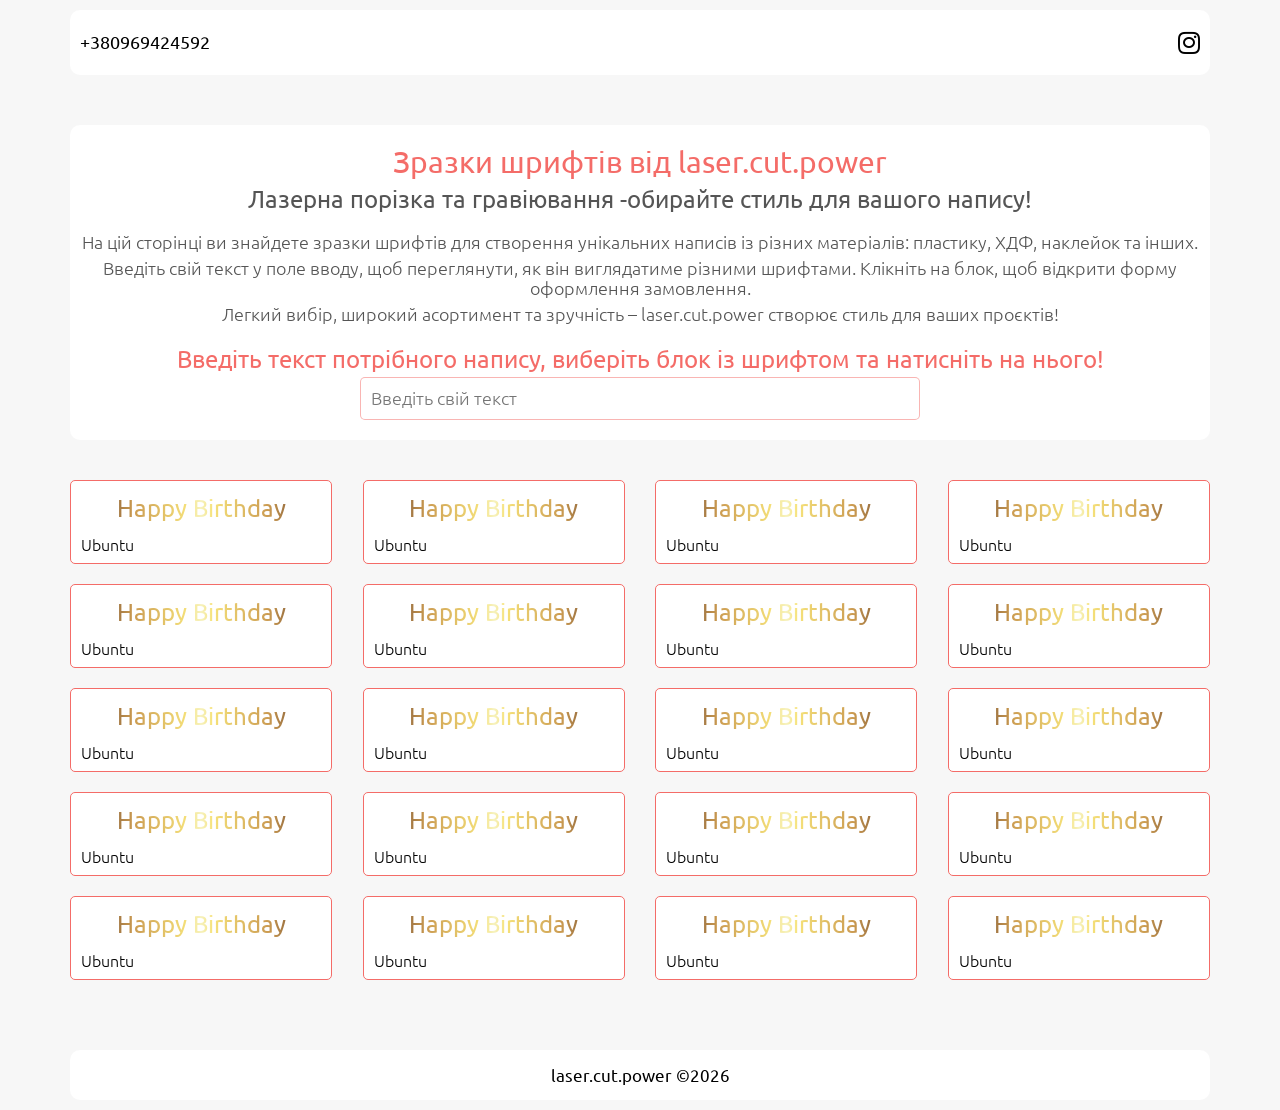
==== commit 3f89a95e: "create oreview project" ====
--- a/index.html
+++ b/index.html
@@ -17,475 +17,316 @@
   <meta name="format-detection" content="telephone=no" />
   <!--BlackBerry-->
   <meta http-equiv="x-rim-auto-match" content="none" />
-  <!--Fav Icon-->
-  <link rel="icon" type="image/png" href="img/favicon/favicon-96x96.png" sizes="96x96" />
-  <link rel="icon" type="image/svg+xml" href="img/favicon/favicon.svg" />
-  <link rel="shortcut icon" href="img/favicon/favicon.ico" />
-  <link rel="apple-touch-icon" sizes="180x180" href="img/favicon/apple-touch-icon.png" />
-  <meta name="apple-mobile-web-app-title" content="LOREN" />
-  <link rel="manifest" href="img/favicon/site.webmanifest" />
-  <!--Title-->
-  <title>Loren&commat; &mdash; Flower Shop</title>
+  <title>Font&commat; &mdash; laser.cut.power</title>
 </head>
 <body>
-  <!--header-->
+  <!--header block-->
   <header class="header" id="header">
     <div class="container">
-      <div class="header__row">
-        <div class="header__row--brand">
-          <a href="index.html">
-            <img src="./img/logo/logo.svg" alt="logo" class="img">
-          </a>
+      <nav class="nav__menu">
+        <div class="brand">
+          <a href="tel:+380969424592">+380969424592</a>
         </div><!--/.brand-->
-        <div class="header__row--phone">
-          <a href="tel:+380972349231">+380 97 23 49 231</a>
-        </div><!--/.phone-->
-        <div class="header__row--menu">
-          <div class="burger__btn">
-            <span></span>
-            <span></span>
-            <span></span>
-            <span></span>
-          </div><!--/.burger__btn-->
-        </div><!--/.menu-->
-      </div><!--/.header__row-->
+        <ul class="menu__social">
+          <li>
+            <a target="_blank" href="https://www.instagram.com/laser.cut.power/?igsh=dGVramlpYmoxejJr#"><i class="fab fa-instagram"></i></a>
+          </li>
+        </ul><!--/.social-->
+      </nav><!--/.nav__menu-->
     </div><!--/.container-->
   </header><!--/.header-->
-  <!--menu-->
-  <section class="menu">
-    <div class="menu__title">
-      <h3>
-        Меню
-      </h3>
-    </div><!--/.menu__title-->
-    <div class="menu__content">
-      <nav class="nav__menu">
-        <ul class="main__menu">
-          <li class="main__menu--item">
-            <a class="main__menu--link" href="./pages/flowers.html">Букети</a>
-          </li>
-          <li class="main__menu--item">
-            <a class="main__menu--link" href="./pages/about.html">Про нас</a>
-          </li>
-          <li class="main__menu--item">
-            <a class="main__menu--link" href="./pages/shiping.html">Доставка та оплата</a>
-          </li>
-          <li class="main__menu--item">
-            <a class="main__menu--link" href="./pages/contact.html">Контакти</a>
-          </li>
-        </ul><!--/.main__menu-->
-      </nav><!--/.nav__menu-->
-    </div><!--/.menu__content-->
-    <div class="menu__footer">
-      <div class="menu__footer--phone">
-        <a href="tel:+380972349231">+380 97 23 49 231</a>
-      </div><!--/.phone-->
-      <div class="menu__footer--social">
-        <a href="" target="_blank">
-          <i class="fab fa-instagram"></i>
-        </a>
-      </div><!--/.social-->
-    </div><!--/.menu__footer-->
-  </section>
-  <!--intro-->
-  <section class="intro" style="background-image: url(img/intro/bg2.jpg);">
-    <div class="intro__row">
-      <div class="intro__row--title">
-        <h1>loren</h1>
-        <p>
-          &mdash; floristics & decor &mdash;
-        </p>
-      </div><!--/.title-->
-      <div class="intro__row--content">
-        <h3>
-          Доставка квітів в Бурштині та околицях
-        </h3>
-        <p>
-          Допоможемо підібрати Вам саме те що потрібно
-        </p>
-      </div><!--/.content-->
-      <div class="intro__row--button">
-        <a href="./pages/flowers.html">
-          Підібрати букет
-        </a>
-      </div><!--/.button-->
-    </div><!--intro__row-->
+  <!--intro block-->
+  <section class="intro mt-4" id="intro">
+    <div class="container">
+      <div class="intro__row text__center">
+        <div class="intro__row--title">
+          <h1>
+            Зразки шрифтів від laser.cut.power
+          </h1>
+        </div><!--/.title-->
+        <div class="intro__row--suptitle">
+          <h2>
+            Лазерна порізка та гравіювання -обирайте стиль для вашого напису!
+          </h2>
+        </div><!--/.suptitle-->
+        <div class="intro__row--text">
+          <p>
+            На цій сторінці ви знайдете зразки шрифтів для створення унікальних 
+            написів із різних матеріалів: пластику, ХДФ, наклейок та інших.
+          </p>
+          <p>
+            Введіть свій текст у поле вводу, щоб переглянути, як він виглядатиме різними шрифтами. 
+            Клікніть на блок, щоб відкрити форму оформлення замовлення.
+          </p>
+          <p>
+            Легкий вибір, широкий асортимент та зручність – laser.cut.power створює стиль для ваших проєктів!
+          </p>
+        </div><!--/.text-->
+        <div class="intro__row--input">
+          <h5>
+            Введіть текст потрібного напису, виберіть блок із шрифтом та натисніть на нього!
+          </h5>
+          <input type="text" id="input_fonts" class="input__text" placeholder="Введіть свій текст">
+        </div><!--/.input-->
+      </div><!--/.intro__row-->
+    </div><!--/.container-->
   </section><!--/.intro-->
-  <!--works-->
-  <section class="works">
+  <!--font section-->
+  <section class="font mt-4">
     <div class="container">
-      <div class="works__row">
-        <div class="works__row--title">
-          <h3>
-            Букети
-          </h3>
-        </div><!--/.title-->
-        <div class="works__row--content">
-          <div class="product__card">
-            <div class="product__card--img">
-              <a href="img/works/work2.jpg" data-lightbox="image-1" data-title="Букет з 21 троянди">
-                <img src="img/works/work2.jpg" alt="flowers" class="img">
-              </a>
-            </div><!--/.img-->
-            <div class="product__card--title">
-              <h3 class="_title">
-                Букет з 21 троянди
-              </h3>
-              <p class="_description">
-                Lorem, ipsum dolor sit amet consectetur adipisicing elit.
-              </p>
-            </div><!--/.title-->
-            <div class="product__card--price">
-              <p class="_price">
-                3700
-              </p>
-              <p>
-                грн.
-              </p>
-            </div><!--/.price-->
-            <div class="product__card--button">
-              <button type="button" class="_byePosition" data-button="byePosition">
-                Замовити
-              </button>
-            </div><!--/.button-->
-          </div><!--/.product__card-->
-          <div class="product__card">
-            <div class="product__card--img">
-              <a href="img/works/work1.jpg" data-lightbox="image-7" data-title="Букет з 21 троянди">
-                <img src="img/works/work1.jpg" alt="flowers" class="img">
-              </a>
-            </div><!--/.img-->
-            <div class="product__card--title">
-              <h3 class="_title">
-                Букет з 105 троянди
-              </h3>
-              <p class="_description">
-                Lorem ipsum dolor sit amet consectetur 
-                adipisicing elit. Blanditiis, maiores!
-              </p>
-            </div><!--/.title-->
-            <div class="product__card--price">
-              <p class="_price">
-                2500
-              </p>
-              <p>
-                грн.
-              </p>
-            </div><!--/.price-->
-            <div class="product__card--button">
-              <button type="button" class="_byePosition" data-button="byePosition">
-                Замовити
-              </button>
-            </div><!--/.button-->
-          </div><!--/.product__card-->
-          <div class="product__card">
-            <div class="product__card--img">
-              <a href="img/works/work2.jpg" data-lightbox="image-6" data-title="Букет з 21 троянди">
-                <img src="img/works/work2.jpg" alt="flowers" class="img">
-              </a>
-            </div><!--/.img-->
-            <div class="product__card--title">
-              <h3 class="_title">
-                Букет з 95 троянди
-              </h3>
-              <p class="_description">
-                Lorem, ipsum dolor sit amet consectetur adipisicing elit.
-                Lorem, ipsum dolor.
-              </p>
-            </div><!--/.title-->
-            <div class="product__card--price">
-              <p class="_price">
-                5200
-              </p>
-              <p>
-                грн.
-              </p>
-            </div><!--/.price-->
-            <div class="product__card--button">
-              <button type="button" class="_byePosition" data-button="byePosition">
-                Замовити
-              </button>
-            </div><!--/.button-->
-          </div><!--/.product__card-->
-          <div class="product__card">
-            <div class="product__card--img">
-              <a href="img/works/work2.jpg" data-lightbox="image-5" data-title="Букет з 21 троянди">
-                <img src="img/works/work2.jpg" alt="flowers" class="img">
-              </a>
-            </div><!--/.img-->
-            <div class="product__card--title">
-              <h3 class="_title">
-                Букет з 75 троянди
-              </h3>
-              <p class="_description">
-                Lorem, ipsum dolor sit amet consectetur adipisicing elit.
-                Lorem ipsum dolor sit amet consectetur adipisicing elit.
-              </p>
-            </div><!--/.title-->
-            <div class="product__card--price">
-              <p class="_price">
-                3650
-              </p>
-              <p>
-                грн.
-              </p>
-            </div><!--/.price-->
-            <div class="product__card--button">
-              <button type="button" class="_byePosition" data-button="byePosition">
-                Замовити
-              </button>
-            </div><!--/.button-->
-          </div><!--/.product__card-->
-          <div class="product__card">
-            <div class="product__card--img">
-              <a href="img/works/work1.jpg" data-lightbox="image-4" data-title="Букет з 21 троянди">
-                <img src="img/works/work1.jpg" alt="flowers" class="img">
-              </a>
-            </div><!--/.img-->
-            <div class="product__card--title">
-              <h3 class="_title">
-                Букет з 35 троянди
-              </h3>
-              <p class="_description">
-                Lorem, ipsum dolor sit amet consectetur adipisicing elit.
-              </p>
-            </div><!--/.title-->
-            <div class="product__card--price">
-              <p class="_price">
-                7850
-              </p>
-              <p>
-                грн.
-              </p>
-            </div><!--/.price-->
-            <div class="product__card--button">
-              <button type="button" class="_byePosition" data-button="byePosition">
-                Замовити
-              </button>
-            </div><!--/.button-->
-          </div><!--/.product__card-->
-          <div class="product__card">
-            <div class="product__card--img">
-              <a href="img/works/work2.jpg" data-lightbox="image-3" data-title="Букет з 21 троянди">
-                <img src="img/works/work2.jpg" alt="flowers" class="img">
-              </a>
-            </div><!--/.img-->
-            <div class="product__card--title">
-              <h3 class="_title">
-                Букет з 55 троянди
-              </h3>
-              <p class="_description">
-                Lorem, ipsum dolor sit amet consectetur adipisicing elit.
-              </p>
-            </div><!--/.title-->
-            <div class="product__card--price">
-              <p class="_price">
-                1020
-              </p>
-              <p>
-                грн.
-              </p>
-            </div><!--/.price-->
-            <div class="product__card--button">
-              <button type="button" class="_byePosition" data-button="byePosition">
-                Замовити
-              </button>
-            </div><!--/.button-->
-          </div><!--/.product__card-->
-          <div class="product__card">
-            <div class="product__card--img">
-              <a href="img/works/work1.jpg" data-lightbox="image-2" data-title="Букет з 21 троянди">
-                <img src="img/works/work1.jpg" alt="flowers" class="img">
-              </a>
-            </div><!--/.img-->
-            <div class="product__card--title">
-              <h3 class="_title">
-                Букет з 25 троянди
-              </h3>
-              <p class="_description">
-                Lorem, ipsum dolor sit amet consectetur adipisicing elit.
-              </p>
-            </div><!--/.title-->
-            <div class="product__card--price">
-              <p class="_price">
-                1456
-              </p>
-              <p>
-                грн.
-              </p>
-            </div><!--/.price-->
-            <div class="product__card--button">
-              <button type="button" class="_byePosition" data-button="byePosition">
-                Замовити
-              </button>
-            </div><!--/.button-->
-          </div><!--/.product__card-->
-          <div class="product__card">
-            <div class="product__card--img">
-              <a href="img/works/work2.jpg" data-lightbox="image-1" data-title="Букет з 21 троянди">
-                <img src="img/works/work2.jpg" alt="flowers" class="img">
-              </a>
-            </div><!--/.img-->
-            <div class="product__card--title">
-              <h3 class="_title">
-                Букет з 21 троянди
-              </h3>
-              <p class="_description">
-                Lorem, ipsum dolor sit amet consectetur adipisicing elit.
-              </p>
-            </div><!--/.title-->
-            <div class="product__card--price">
-              <p class="_price">
-                1560
-              </p>
-              <p>
-                грн.
-              </p>
-            </div><!--/.price-->
-            <div class="product__card--button">
-              <button type="button" class="_byePosition" data-button="byePosition">
-                Замовити
-              </button>
-            </div><!--/.button-->
-          </div><!--/.product__card-->
-        </div><!--/.content-->
-      </div><!--/.works__row-->
+      <div class="font__row">
+        
+        
+        
+        <div class="font__block _font">
+          <div class="font__preview _preview">
+            Happy Birthday
+          </div><!--/.font__preview-->
+          <div class="font__name">
+            Ubuntu
+          </div><!--/.font__name-->
+        </div><!--/.font__block-->
+        <div class="font__block _font">
+          <div class="font__preview _preview">
+            Happy Birthday
+          </div><!--/.font__preview-->
+          <div class="font__name">
+            Ubuntu
+          </div><!--/.font__name-->
+        </div><!--/.font__block-->
+        <div class="font__block _font">
+          <div class="font__preview _preview">
+            Happy Birthday
+          </div><!--/.font__preview-->
+          <div class="font__name">
+            Ubuntu
+          </div><!--/.font__name-->
+        </div><!--/.font__block-->
+        <div class="font__block _font">
+          <div class="font__preview _preview">
+            Happy Birthday
+          </div><!--/.font__preview-->
+          <div class="font__name">
+            Ubuntu
+          </div><!--/.font__name-->
+        </div><!--/.font__block-->
+        <div class="font__block _font">
+          <div class="font__preview _preview">
+            Happy Birthday
+          </div><!--/.font__preview-->
+          <div class="font__name">
+            Ubuntu
+          </div><!--/.font__name-->
+        </div><!--/.font__block-->
+        <div class="font__block _font">
+          <div class="font__preview _preview">
+            Happy Birthday
+          </div><!--/.font__preview-->
+          <div class="font__name">
+            Ubuntu
+          </div><!--/.font__name-->
+        </div><!--/.font__block-->
+        <div class="font__block _font">
+          <div class="font__preview _preview">
+            Happy Birthday
+          </div><!--/.font__preview-->
+          <div class="font__name">
+            Ubuntu
+          </div><!--/.font__name-->
+        </div><!--/.font__block-->
+        <div class="font__block _font">
+          <div class="font__preview _preview">
+            Happy Birthday
+          </div><!--/.font__preview-->
+          <div class="font__name">
+            Ubuntu
+          </div><!--/.font__name-->
+        </div><!--/.font__block-->
+        <div class="font__block _font">
+          <div class="font__preview _preview">
+            Happy Birthday
+          </div><!--/.font__preview-->
+          <div class="font__name">
+            Ubuntu
+          </div><!--/.font__name-->
+        </div><!--/.font__block-->
+        <div class="font__block _font">
+          <div class="font__preview _preview">
+            Happy Birthday
+          </div><!--/.font__preview-->
+          <div class="font__name">
+            Ubuntu
+          </div><!--/.font__name-->
+        </div><!--/.font__block-->
+        <div class="font__block _font">
+          <div class="font__preview _preview">
+            Happy Birthday
+          </div><!--/.font__preview-->
+          <div class="font__name">
+            Ubuntu
+          </div><!--/.font__name-->
+        </div><!--/.font__block-->
+        <div class="font__block _font">
+          <div class="font__preview _preview">
+            Happy Birthday
+          </div><!--/.font__preview-->
+          <div class="font__name">
+            Ubuntu
+          </div><!--/.font__name-->
+        </div><!--/.font__block-->
+        <div class="font__block _font">
+          <div class="font__preview _preview">
+            Happy Birthday
+          </div><!--/.font__preview-->
+          <div class="font__name">
+            Ubuntu
+          </div><!--/.font__name-->
+        </div><!--/.font__block-->
+        <div class="font__block _font">
+          <div class="font__preview _preview">
+            Happy Birthday
+          </div><!--/.font__preview-->
+          <div class="font__name">
+            Ubuntu
+          </div><!--/.font__name-->
+        </div><!--/.font__block-->
+        <div class="font__block _font">
+          <div class="font__preview _preview">
+            Happy Birthday
+          </div><!--/.font__preview-->
+          <div class="font__name">
+            Ubuntu
+          </div><!--/.font__name-->
+        </div><!--/.font__block-->
+        <div class="font__block _font">
+          <div class="font__preview _preview">
+            Happy Birthday
+          </div><!--/.font__preview-->
+          <div class="font__name">
+            Ubuntu
+          </div><!--/.font__name-->
+        </div><!--/.font__block-->
+        <div class="font__block _font">
+          <div class="font__preview _preview">
+            Happy Birthday
+          </div><!--/.font__preview-->
+          <div class="font__name">
+            Ubuntu
+          </div><!--/.font__name-->
+        </div><!--/.font__block-->
+        <div class="font__block _font">
+          <div class="font__preview _preview">
+            Happy Birthday
+          </div><!--/.font__preview-->
+          <div class="font__name">
+            Ubuntu
+          </div><!--/.font__name-->
+        </div><!--/.font__block-->
+        <div class="font__block _font">
+          <div class="font__preview _preview">
+            Happy Birthday
+          </div><!--/.font__preview-->
+          <div class="font__name">
+            Ubuntu
+          </div><!--/.font__name-->
+        </div><!--/.font__block-->
+        <div class="font__block _font">
+          <div class="font__preview _preview">
+            Happy Birthday
+          </div><!--/.font__preview-->
+          <div class="font__name">
+            Ubuntu
+          </div><!--/.font__name-->
+        </div><!--/.font__block-->
+
+
+
+      </div><!--/.font__row-->
     </div><!--/.container-->
-  </section><!--/.works-->
-  <!--footer-->
-  <footer class="footer">
+  </section><!--/.font-->
+  <!--footer section-->
+  <footer class="footer mt-4">
     <div class="container">
       <div class="footer__row">
-        <div class="footer__row--brand">
-          <a href="index.html">
-            <img src="img/logo/logo.svg" alt="logo" class="img">
-          </a>
-        </div><!--/.brand-->
-        <div class="footer__row--menu">
-          <ul class="main__menu">
-            <li class="main__menu--item">
-              <a class="main__menu--link" href="./pages/flowers.html">Букети</a>
-            </li>
-            <li class="main__menu--item">
-              <a class="main__menu--link" href="./pages/about.html">Про нас</a>
-            </li>
-            <li class="main__menu--item">
-              <a class="main__menu--link" href="./pages/shiping.html">Доставка та оплата</a>
-            </li>
-            <li class="main__menu--item">
-              <a class="main__menu--link" href="./pages/contact.html">Контакти</a>
-            </li>
-          </ul><!--/.main__menu-->
-        </div><!--/.menu-->
-        <div class="footer__row--location">
-          <div class="location__text">
-            <p>
-              м. Бурштин, вул. Незалежності
-            </p>
-            <p>
-              Приймаємо замовлення: 10 &mdash; 18 щодня
-            </p>
-            <p>
-              +38 097 23 49 231
-            </p>
-          </div><!--/.location__text-->
-          <div class="location__img">
-            <img src="img/footer/visa.svg" alt="icon" class="img">
-            <img src="img/footer/master.svg" alt="icon" class="img">
-            <img src="img/footer/privat.svg" alt="icon" class="img">
-          </div><!--/.location__img-->
-        </div><!--/.location-->
+        <div class="footer__row--copy">
+          laser.cut.power &copy;<script>document.write(new Date().getFullYear());</script>
+        </div><!--/.copy-->
       </div><!--/.footer__row-->
-      <div class="footer__line"></div><!--/.footer__line-->
-      <div class="footer__copyright">
-        <p>
-          Loren Доставка квітів в Бурштині &copy;<script>document.write(new Date().getFullYear());</script>
-        </p>
-      </div><!--/.footer__copyright-->
     </div><!--/.container-->
   </footer><!--/.footer-->
-  <!--backto top button-->
-  <div class="backtop">
-    <button type="button">
-      <i class="fas fa-arrow-up"></i>
-    </button>
-  </div><!--/.backtop-->
-  <!--modal window-->
-    <section class="modal">
-      <div class="modal__mask">
-        <div class="modal__body">
-          <div class="modal__body--button">
-            <button type="button" class="_modalClose">
-              <i class="fas fa-times"></i>
-            </button>
-          </div><!--/.button-->
-          <div class="modal__body--title">
-            <h3>
-              Оформлення замовлення
-            </h3>
-          </div><!--/.title-->
-          <div class="modal__body--form">
-            <form data-action="#" id="shopingForm" class="shoping__form">
-              <h3>Замовник</h3>
-              <div class="shoping__form--block">
-                <i class="fas fa-user"></i>
-                <input type="text" id="name" name="name">
-                <label id="lebelName" for="name">Ваше ім'я</label>
-                <p class="error__name" id="errorName" style="display: none;">Введіть Ваше ім'я...</p>
-              </div><!--/.block-->
-              <div class="shoping__form--block">
-                <i class="fas fa-phone-volume"></i>
-                <input type="tel" id="phone" name="phone">
-                <label id="labelPhone" for="phone">Ваш телефон</label>
-                <p class="error__phone" id="errorPhone" style="display: none;">Введіть Ваш номер телефону...</p>
-              </div><!--/.block-->
-              <div class="shoping__form--block">
-                <i class="fas fa-pencil-alt"></i>
-                <textarea name="message" id="message" rows="1"></textarea>
-                <label id="labelMessage" for="message">Залиште додаткові побажання</label>
-                <p class="error__message" id="errorMessage" style="display: none;">Ваше повідомлення (мінімум 10 символів)...</p>
-              </div><!--/.block-->
-              <h3>Замовлення</h3>
-              <div class="shoping__form--block">
-                <i class="fas fa-signature"></i>
-                <input type="text" id="titleFlowers" name="titleFlowers" value="" disabled>
-                <label id="labelTitleFlowers" for="titleFlowers">Назва букета</label>
-              </div><!--/.block-->
-              <div class="shoping__form--block">
-                <i class="fas fa-audio-description"></i>
-                <input type="text" id="descriptionFlowers" name="descriptionFlowers" value="" disabled>
-                <label id="labelDescriptionFlowers" for="descriptionFlowers">Опис</label>
-              </div><!--/.block-->
-              <div class="shoping__form--block">
-                <i class="fas fa-money-bill"></i>
-                <input type="text" id="priceFlowers" name="priceFlowers" value="" disabled>
-                <label id="labelPriceFlowers" for="priceFlowers">Ціна грн.</label>
-              </div><!--/.block-->
-              <div class="shoping__form--button text__center"> 
-                <p class="privat__policy">
-                  Натискаючи кнопку "Відправити" Ви надаєте згоду на обробку Ващих персональних даних для отримання
-                  замовлення, та погоджуєтесь із умовами оплати та доставки вибраного замовлення.
-                </p>
-                <button id="sendCart" type="button">
-                  Відправити
-                  <i class="fas fa-paper-plane"></i>
-                </button>
-              </div><!--/.button-->
-              <div class="error__text" id="errorText"></div><!--/.error__text-->
-            </form><!--/.shoping__form-->
-          </div><!--/.form-->
-          <div class="modal__body--footer"></div><!--/.footer-->
-        </div><!--/.modal__body-->
-      </div><!--/.modal__mask-->
-    </section><!--modal-->
+  <!--modal-->
+  <section class="modal" id="modal">
+    <div class="modal__mask">
+      <div class="modal__body">
+        <div class="modal__body--close">
+          <i id="closeModal" class="fas fa-times"></i>
+        </div><!--/.close-->
+        <div class="modal__body--title">
+          <h3>
+            Введіть, та перевірте дані, та замовте надпис
+          </h3>
+          <div class="font__preview _modalPreview">
+            Happy Birthday
+          </div><!--/.font__preview-->
+        </div><!--/.title-->
+        <div class="modal__body--form">
+          <form action="#" method="post" id="modalForm" class="modal__form">
+            <div class="modal__form--block">
+              <label for="fontLine">Шрифт</label>
+              <input type="text" id="fontLine" name="fontLine" value="" disabled>
+            </div><!--/.block-->
+            <div class="modal__form--block">
+              <label for="materialBlock">Матеріал</label>
+              <select id="materialBlock">
+                <option value="Дзеркальний полістирол 1мм" selected>Дзеркальний полістирол 1мм</option>
+                <option value="ФК Фанера 4мм">ФК Фанера 4мм</option>
+                <option value="ФК Фанера 6мм">ФК Фанера 6мм</option>
+              </select>
+            </div><!--/.block-->
+            <div class="modal__form--block">
+              <label for="colorBlock">Колір</label>
+              <select id="colorBlock">
+                <option value="золотий" selected>золотий</option>
+                <option value="срібний">срібний</option>
+                <option value="білий">білий</option>
+                <option value="чорний">чорний</option>
+              </select>
+            </div><!--/.block-->
+            <div class="modal__form--block">
+              <label for="typBlock">Тип кріплення</label>
+              <select id="typBlock">
+                <option value="Двосторонній скотч" selected>Двосторонній скотч</option>
+                <option value="Магніт">Магніт</option>
+              </select>
+            </div><!--/.block-->
+            <div class="modal__form--block">
+              <label for="nameLine">Ім'я та прізвище</label>
+              <input type="text" id="nameLine" name="nameLine">
+              <p class="error__name" id="errorName" style="display: none;">Введіть ім'я та прізвище</p>
+            </div><!--/.block-->
+            <div class="modal__form--block">
+              <label for="phoneLine">Номер телефону</label>
+              <input type="tel" id="phoneLine" name="phoneLine">
+              <p class="error__phone" id="errorPhone" style="display: none;">Введіть номер телефону</p>
+            </div><!--/.block-->
+            <div class="modal__form--button">
+              <button type="button" class="_btn button" id="calc">Замовити</button>
+            </div><!--/.button-->
+            <div class="error__text"></div>
+          </form>
+        </div><!--/.form-->
+        <div class="modal__body--footer">
+          <p>
+            Натиснувши «Замовити», ви погоджуєтесь з умовами використання сайту компанії laser.cut.power
+          </p>
+        </div><!--/.footer-->
+      </div><!--/.modal__body-->
+    </div><!--/.modal__mask-->
+  </section><!--/.modal-->
   <!--libs js conected-->
   <script src="https://code.jquery.com/jquery-3.5.1.min.js" integrity="sha256-9/aliU8dGd2tb6OSsuzixeV4y/faTqgFtohetphbbj0=" crossorigin="anonymous"></script>
   <script>window.jQuery || document.write('<script src="js/vendor/jquery-3.4.1.min.js"><\/script>');</script>
-  <!--lightbox https://lokeshdhakar.com/projects/lightbox2/#getting-started-->
-  <script src="js/vendor/lightbox.min.js"></script>
   <!-- main script -->
-  <script src="js/main.js"></script>
-  <!-- modal script -->
-  <script src="js/modal.js"></script>
+  <script src="js/main.min.js"></script>
 </body>
 </html>
--- a/css/style.min.css
+++ b/css/style.min.css
@@ -1,3 +1,3 @@
-@import url("https://fonts.googleapis.com/css2?family=Yeseva+One&display=swap");@import url("https://fonts.googleapis.com/css2?family=Playfair+Display:wght@400..700&display=swap");html{line-height:1.15;-webkit-text-size-adjust:100%}main{display:block}hr{box-sizing:content-box;height:0;overflow:visible}pre{font-family:monospace, monospace;font-size:1em}a{background-color:transparent}abbr[title]{border-bottom:none;text-decoration:underline;-webkit-text-decoration:underline dotted;text-decoration:underline dotted}b,strong{font-weight:bolder}code,kbd,samp{font-family:monospace, monospace;font-size:1em}small{font-size:80%}sub,sup{font-size:75%;line-height:0;position:relative;vertical-align:baseline}sub{bottom:-0.25em}sup{top:-0.5em}img{border-style:none}button,input,optgroup,select,textarea{font-family:inherit;font-size:100%;line-height:1.15;margin:0}button,input{overflow:visible}button,select{text-transform:none}button,[type="button"],[type="reset"],[type="submit"]{-webkit-appearance:button}button::-moz-focus-inner,[type="button"]::-moz-focus-inner,[type="reset"]::-moz-focus-inner,[type="submit"]::-moz-focus-inner{border-style:none;padding:0}button:-moz-focusring,[type="button"]:-moz-focusring,[type="reset"]:-moz-focusring,[type="submit"]:-moz-focusring{outline:1px dotted ButtonText}fieldset{padding:0.35em 0.75em 0.625em}legend{box-sizing:border-box;color:inherit;display:table;max-width:100%;padding:0;white-space:normal}progress{vertical-align:baseline}textarea{overflow:auto}[type="checkbox"],[type="radio"]{box-sizing:border-box;padding:0}[type="number"]::-webkit-inner-spin-button,[type="number"]::-webkit-outer-spin-button{height:auto}[type="search"]{-webkit-appearance:textfield;outline-offset:-2px}[type="search"]::-webkit-search-decoration{-webkit-appearance:none}::-webkit-file-upload-button{-webkit-appearance:button;font:inherit}details{display:block}summary{display:list-item}template{display:none}[hidden]{display:none}.img{display:block;max-width:100%;height:auto}.text__left{text-align:left}.text__right{text-align:right}.text__center{text-align:center}.mt-6{margin-top:6rem}@media (max-width: 991px){.mt-6{margin-top:4rem}}@media (max-width: 768px){.mt-6{margin-top:2rem}}.mt-5{margin-top:5rem}.mt-4{margin-top:4rem}@media (max-width: 768px){.mt-4{margin-top:2rem}}.mt-3{margin-top:3rem}.mt-2{margin-top:2rem}@media (max-width: 991px){.mt-2{margin-top:1rem}}html{font-size:10px}body{font-family:"Playfair Display",serif;font-size:1.6rem;font-weight:300;-webkit-font-smoothing:antialiased;color:#000;margin:0;padding:0;background-color:#fff;overflow-x:hidden}*,*::before,*::after{box-sizing:border-box}h1,h2,h3,h4,h5,h6{margin:0}p{margin:0}a:focus{outline:none}body.lb-disable-scrolling{overflow:hidden}.lightboxOverlay{position:absolute;top:0;left:0;z-index:9999;background-color:#e6d7d4;opacity:0.7;display:none}.lightbox{position:absolute;left:0;width:100%;z-index:10000;text-align:center;line-height:0;font-weight:normal;outline:none}.lightbox .lb-image{display:block;height:auto;max-width:inherit;max-height:none;border-radius:6px;border:5px solid white}.lightbox a img{border:none}.lb-outerContainer{position:relative;width:250px;height:250px;margin:0 auto;border-radius:4px;background-color:white}.lb-outerContainer:after{content:"";display:table;clear:both}.lb-loader{position:absolute;top:43%;left:0;height:25%;width:100%;text-align:center;line-height:0}.lb-cancel{display:block;width:32px;height:32px;margin:0 auto;background:url(../img/lightbox/loading.gif) no-repeat}.lb-nav{position:absolute;top:0;left:0;height:100%;width:100%;z-index:10}.lb-container>.nav{left:0}.lb-nav a{outline:none;background-image:url("[data-uri]")}.lb-prev,.lb-next{height:100%;cursor:pointer;display:block}.lb-nav a.lb-prev{width:34%;left:0;float:left;background:url(../img/lightbox/prev.png) left 48% no-repeat;opacity:0;transition:opacity 0.6s}.lb-nav a.lb-prev:hover{opacity:1}.lb-nav a.lb-next{width:64%;right:0;float:right;background:url(../img/lightbox/next.png) right 48% no-repeat;opacity:0;transition:opacity 0.6s}.lb-nav a.lb-next:hover{opacity:1}.lb-dataContainer{margin:0 auto;padding-top:5px;width:100%;border-bottom-left-radius:4px;border-bottom-right-radius:4px}.lb-dataContainer:after{content:"";display:table;clear:both}.lb-data{padding:0 4px;color:#605c40}.lb-data .lb-details{width:85%;float:left;text-align:left;line-height:1.1em}.lb-data .lb-caption{font-size:1.8rem;font-weight:bold;line-height:1em}.lb-data .lb-caption a{color:#4ae}.lb-data .lb-number{display:block;clear:left;padding-bottom:1em;font-size:1.6rem;color:#605c40}.lb-data .lb-close{display:block;float:right;width:30px;height:30px;background:url(../img/lightbox/close.png) top right no-repeat;text-align:right;outline:none;opacity:0.6;transition:opacity 0.2s}.lb-data .lb-close:hover{cursor:pointer;opacity:1}.container{max-width:1340px;width:100%;padding-left:1rem;padding-right:1rem;margin:0 auto}@media (max-width: 1366px){.container{max-width:1160px}}@media (max-width: 991px){.container{max-width:980px}}@media (max-width: 768px){.container{max-width:740}}@media (max-width: 576px){.container{max-width:560px}}.container-fluid{width:100%;padding-left:1rem;padding-right:1rem;margin:0 auto}.header{width:100%;padding:1rem 0;background-color:rgba(230,215,212,0.6);transition:all 0.2s linear}.header__row{display:flex;align-items:center;justify-content:space-between}.header__row--brand{width:10%}@media (max-width: 991px){.header__row--brand{width:12%}}@media (max-width: 768px){.header__row--brand{width:15%}}@media (max-width: 576px){.header__row--brand{width:20%}}@media (max-width: 450px){.header__row--brand{width:25%}}.header__row--phone a{text-decoration:none;color:#605c40;font-size:1.8rem;font-family:"Yeseva One",serif;transition:color 0.2s linear}.header__row--phone a:hover{cursor:pointer;color:#000}@media (max-width: 576px){.header__row--phone a{font-size:1.6rem}}@media (max-width: 450px){.header__row--phone a{font-size:1.5rem}}.header__fixed{position:fixed;top:0;left:0;z-index:15;background-color:rgba(230,215,212,0.9)}.burger__btn{display:block;width:3rem;height:3rem;position:relative}.burger__btn span{display:block;background-color:#605c40;width:2.6rem;height:0.3rem;position:absolute;left:0.2rem;top:1.4rem;transition:background-color 0.2s linear, width 0.2s linear, transform 0.2s linear}.burger__btn span:first-child{top:0.8rem}.burger__btn span:last-child{top:2rem}.burger__btn:hover{cursor:pointer}.burger__btn:hover span{background-color:#000}.burger__btn--active span:first-child{width:0}.burger__btn--active span:nth-child(2){transform:rotate(45deg)}.burger__btn--active span:nth-child(3){transform:rotate(-45deg)}.burger__btn--active span:last-child{width:0}.menu{width:20%;height:100%;position:fixed;z-index:100;top:0;left:0;background-color:#e6d7d4;display:flex;flex-direction:column;justify-content:center;padding-left:3rem;opacity:0;visibility:hidden;transition:opacity 0.2s linear, visibility 0.2s linear}.menu__title{margin-bottom:2rem}.menu__title h3{color:#605c40;font-family:"Yeseva One",serif;font-size:2.2rem;font-weight:400;text-transform:uppercase}@media (max-width: 768px){.menu__title h3{font-size:2rem}}@media (max-width: 768px){.menu__title{margin-bottom:1.5rem}}.menu__content{margin-bottom:2rem}@media (max-width: 768px){.menu__content{margin-bottom:1.5rem}}.menu__footer--phone{margin-bottom:2rem}.menu__footer--phone a{text-decoration:none;font-family:"Yeseva One",serif;font-size:1.8rem;color:#605c40;transition:color 0.2s linear}.menu__footer--phone a:hover{cursor:pointer;color:#000}@media (max-width: 576px){.menu__footer--phone a{font-size:1.6rem}}@media (max-width: 450px){.menu__footer--phone a{font-size:1.5rem}}@media (max-width: 768px){.menu__footer--phone{margin-bottom:1.5rem}}.menu__footer--social a{text-decoration:none;color:#605c40;margin-right:1rem;transition:color 0.2s linear}.menu__footer--social a i{font-size:3rem}@media (max-width: 576px){.menu__footer--social a i{font-size:2rem}}.menu__footer--social a:hover{color:#000}.menu__footer--social a:last-child{margin-right:0}.menu__open{opacity:1;visibility:visible}@media (max-width: 1366px){.menu{padding-left:2rem;width:22%}}@media (max-width: 991px){.menu{width:35%}}@media (max-width: 768px){.menu{width:50%}}@media (max-width: 576px){.menu{width:65%}}@media (max-width: 450px){.menu{width:75%}}.main__menu{margin:0;padding:0;list-style-type:none}.main__menu--item{margin-bottom:1rem}.main__menu--item:last-child{margin-bottom:0}.main__menu--link{text-decoration:none;font-family:"Playfair Display",serif;color:#605c40;font-size:1.8rem;font-weight:500;transition:color 0.2s linear}.main__menu--link:hover{cursor:pointer;color:#000}@media (max-width: 576px){.main__menu--link{font-size:1.6rem}}@media (max-width: 450px){.main__menu--link{font-size:1.5rem}}.intro{width:100%;height:91vh;background-position:center;background-size:cover;background-repeat:no-repeat;position:relative}.intro__row{width:100%;height:100%;display:flex;flex-direction:column;justify-content:center;align-items:center;position:relative;z-index:10}.intro__row--title{text-align:center;margin-bottom:2rem}.intro__row--title h1{font-family:"Yeseva One",serif;font-size:5rem;color:#605c40;text-transform:uppercase}@media (max-width: 991px){.intro__row--title h1{font-size:4.5rem}}@media (max-width: 768px){.intro__row--title h1{font-size:4rem}}@media (max-width: 576px){.intro__row--title h1{font-size:3rem}}.intro__row--title p{font-family:"Playfair Display",serif;font-size:2.5rem;color:#605c40;font-weight:500}@media (max-width: 991px){.intro__row--title p{font-size:2.3rem}}@media (max-width: 768px){.intro__row--title p{font-size:2.2rem}}@media (max-width: 576px){.intro__row--title p{font-size:2rem}}@media (max-width: 768px){.intro__row--title{margin-bottom:1.5rem}}.intro__row--content{margin-bottom:3rem;text-align:center}.intro__row--content h3{font-family:"Yeseva One",serif;font-size:4rem;color:#605c40}@media (max-width: 991px){.intro__row--content h3{font-size:3.5rem}}@media (max-width: 768px){.intro__row--content h3{font-size:3rem}}@media (max-width: 576px){.intro__row--content h3{font-size:2.5rem}}.intro__row--content p{font-family:"Playfair Display",serif;font-size:2rem;color:#605c40;font-weight:500}@media (max-width: 991px){.intro__row--content p{font-size:1.9rem}}@media (max-width: 768px){.intro__row--content p{font-size:1.8rem}}@media (max-width: 576px){.intro__row--content p{font-size:1.7rem}}@media (max-width: 768px){.intro__row--content{margin-bottom:2rem}}.intro__row--button a{text-decoration:none;font-family:"Playfair Display",serif;font-size:1.7rem;color:#605c40;background-color:#e6d7d4;padding:1rem 2rem;transition:color 0.2s linear, background-color 0.2s linear}.intro__row--button a:hover{color:#fff;background-color:#605c40;cursor:pointer}.intro::after{content:"";position:absolute;z-index:5;top:0;left:0;width:100%;height:100%;background-color:rgba(230,215,212,0.4)}.works{margin-top:4rem}.works__row--title{text-align:center;margin-bottom:2rem}.works__row--title h3{font-family:"Yeseva One",serif;color:#605c40;font-size:5rem}@media (max-width: 991px){.works__row--title h3{font-size:4.5rem}}@media (max-width: 768px){.works__row--title h3{font-size:4rem}}@media (max-width: 576px){.works__row--title h3{font-size:3rem}}@media (max-width: 768px){.works__row--title{margin-bottom:1.5rem}}.works__row--content{display:flex;align-items:stretch;flex-wrap:wrap;justify-content:center}@media (max-width: 991px){.works{margin-top:3rem}}@media (max-width: 768px){.works{margin-top:2rem}}.product__card{width:22%;background-color:rgba(230,215,212,0.6);margin:0 1rem 2rem 1rem;display:flex;flex-direction:column;justify-content:space-between;border:1px solid #e6d7d4;border-radius:5px;padding:1rem}.product__card--img{margin-bottom:1rem;overflow:hidden}.product__card--img a{text-decoration:none}.product__card--img a img{transition:transform 0.3s linear}.product__card--img a:hover img{transform:scale(1.2)}.product__card--title{margin-bottom:1rem}.product__card--title h3{font-family:"Playfair Display",serif;color:#605c40;font-size:2rem;font-weight:500;margin-bottom:0.5rem}.product__card--title p{font-family:"Playfair Display",serif;color:#605c40;font-size:1.7rem;font-weight:400}.product__card--price{display:flex;align-items:center;margin-bottom:1rem}.product__card--price p{font-family:"Playfair Display",serif;color:#605c40;font-size:2rem;font-weight:500;margin-right:1rem}.product__card--price p:last-child{margin-right:0}.product__card--button button{border:1px solid #605c40;font-family:"Playfair Display",serif;color:#605c40;background-color:#e6d7d4;padding:1rem 2rem;transition:color 0.2s linear, background-color 0.2s linear}.product__card--button button:hover{color:#fff;background-color:#605c40;cursor:pointer}@media (max-width: 991px){.product__card{width:30%}}@media (max-width: 768px){.product__card{width:40%}}@media (max-width: 576px){.product__card{width:45%}}@media (max-width: 450px){.product__card{width:100%}}.footer{margin-top:4rem;padding:1rem 0;width:100%;background-color:rgba(230,215,212,0.6)}.footer__row{display:flex;align-items:flex-start;justify-content:space-between}.footer__row--brand{width:20%}@media (max-width: 991px){.footer__row--brand{width:15%}}@media (max-width: 576px){.footer__row--brand{width:25%}}.footer__row--menu{width:40%}@media (max-width: 991px){.footer__row--menu{width:30%}}@media (max-width: 576px){.footer__row--menu{width:100%;margin-top:1.5rem}}.footer__row--location{width:30%}@media (max-width: 991px){.footer__row--location{width:50%}}@media (max-width: 576px){.footer__row--location{margin-top:1.5rem;width:100%}}@media (max-width: 576px){.footer__row{flex-wrap:wrap}}@media (max-width: 991px){.footer{margin-top:3rem}}@media (max-width: 768px){.footer{margin-top:2rem}}.location__text{margin-bottom:1rem}.location__text p{font-family:"Playfair Display",serif;color:#605c40;font-weight:400;font-size:1.7rem;margin-bottom:0.5rem}.location__text p:last-child{margin-bottom:0}.location__img{width:100%;display:flex;align-items:center}.location__img img{width:15%;margin-right:1rem}.location__img img:last-child{margin-right:0}.footer__line{margin:2rem 0;width:100%;height:1px;background-color:#605c40}.footer__copyright{text-align:center}.footer__copyright p{font-family:"Yeseva One",serif;font-size:1.7rem;color:#605c40;font-weight:400}.backtop{position:fixed;bottom:3%;right:3%;width:3rem;height:3rem;z-index:15;border-radius:3px;background-color:rgba(230,215,212,0.9);border:1px solid #e6d7d4;opacity:0;visibility:hidden;transition:opacity 0.2s linear, visibility 0.2s linear, background-color 0.2s linear}.backtop button{display:flex;align-items:center;justify-content:center;width:100%;height:100%;background-color:transparent;border:none}.backtop button i{color:#605c40;transition:color 0.2s linear}.backtop:hover{background-color:#fff}.backtop:hover button{cursor:pointer}.backtop:hover button i{color:#000}.backtop__active{opacity:1;visibility:visible}.modal{position:fixed;top:0;left:0;z-index:200;width:100%;height:100vh;transform:scale(0);opacity:0;visibility:hidden;transition:transform 0.4s linear, opacity 0.4s linear, visibility 0.4s linear}.modal__mask{width:100%;height:100%;background-color:rgba(230,215,212,0.7);display:flex;align-items:center;justify-content:center}.modal__body{background-color:#fff;padding:1rem;width:70%;border-radius:0.5rem}.modal__body--button{display:flex;justify-content:flex-end;align-items:flex-start;margin-bottom:1rem}.modal__body--button button{display:flex;align-items:center;justify-content:center;background-color:rgba(230,215,212,0.9);border:1px solid #e6d7d4;border-radius:0.3rem;width:4rem;height:4rem;transition:background-color 0.2s linear}.modal__body--button button i{color:#605c40;font-size:2rem;transition:color 0.2s linear}@media (max-width: 768px){.modal__body--button button i{font-size:1.7rem}}.modal__body--button button:hover{cursor:pointer;background-color:#fff}.modal__body--button button:hover i{color:#000}@media (max-width: 768px){.modal__body--button button{width:3rem;height:3rem}}@media (max-width: 768px){.modal__body--button{margin-bottom:0.5rem}}.modal__body--title{text-align:center;margin-bottom:1rem}.modal__body--title h3{font-family:"Yeseva One",serif;color:#605c40;font-size:2.2rem}@media (max-width: 768px){.modal__body--title h3{font-size:2rem}}@media (max-width: 576px){.modal__body--title h3{font-size:1.8rem}}@media (max-width: 450px){.modal__body--title h3{font-size:1.6rem}}@media (max-width: 768px){.modal__body--title{margin-bottom:0.5rem}}@media (max-width: 991px){.modal__body{width:90%}}@media (max-width: 576px){.modal__body{padding:0.5rem;width:92%}}.modal__open{transform:scale(1);opacity:1;visibility:visible}.shoping__form h3{font-family:"Playfair Display",serif;color:#605c40;font-size:2rem;margin-bottom:3rem}@media (max-width: 768px){.shoping__form h3{font-size:1.8rem;margin-bottom:2.7rem}}@media (max-width: 576px){.shoping__form h3{font-size:1.7rem;margin-bottom:2.5rem}}@media (max-width: 450px){.shoping__form h3{font-size:1.6rem;margin-bottom:2.2rem}}.shoping__form--block{width:100%;position:relative;margin-bottom:3.5rem}.shoping__form--block:last-child{margin-bottom:0}.shoping__form--block i{position:absolute;bottom:0;left:0;font-size:2.5rem;color:#605c40}@media (max-width: 768px){.shoping__form--block i{font-size:2rem}}.shoping__form--block input{font-weight:500;font-size:1.7rem;color:#605c40;font-family:"Playfair Display",serif;position:absolute;bottom:0;right:0;width:95%;height:3.5rem;border:none;background-color:transparent;border-bottom:1px solid #605c40}.shoping__form--block input:focus{outline:none;border-bottom-color:#e6d7d4}@media (max-width: 768px){.shoping__form--block input{font-size:1.5rem;height:2.5rem}}@media (max-width: 576px){.shoping__form--block input{height:2rem}}.shoping__form--block label{position:relative;top:-1rem;left:6%;font-size:1.7rem;font-weight:500;color:#605c40;font-family:"Playfair Display",serif;transition:font-size 0.1s linear, top 0.1s linear}@media (max-width: 768px){.shoping__form--block label{font-size:1.5rem}}@media (max-width: 576px){.shoping__form--block label{font-size:1.3rem}}.shoping__form--block textarea{font-weight:500;font-size:1.7rem;color:#605c40;font-family:"Playfair Display",serif;position:absolute;bottom:0;right:0;width:95%;height:4rem;border:none;background-color:transparent;border-bottom:1px solid #605c40;resize:none}.shoping__form--block textarea:focus{outline:none;border-bottom-color:#e6d7d4}@media (max-width: 768px){.shoping__form--block textarea{font-size:1.5rem;height:3rem}}@media (max-width: 576px){.shoping__form--block textarea{height:2.5rem}}@media (max-width: 768px){.shoping__form--block{margin-bottom:2.5rem}}@media (max-width: 576px){.shoping__form--block{margin-bottom:2rem}}.shoping__form--button{margin-bottom:1.5rem}.shoping__form--button button{border:none;background-color:transparent;font-family:"Playfair Display",serif;font-size:1.7rem;color:#605c40;font-weight:500;margin:0;padding:1.5rem;background-color:#e6d7d4;border:1px solid #e6d7d4;transition:background-color 0.2s linear, color 0.2s linear}.shoping__form--button button i{margin-left:0.5rem;color:#605c40;font-size:1.7rem;transition:color 0.2s linear}.shoping__form--button button:hover{background-color:#fff;color:#000;cursor:pointer}.shoping__form--button button:hover i{color:#000}.shoping__form--button button:active{transform:scale(0.97)}@media (max-width: 768px){.shoping__form--button button{font-size:1.5rem;padding:1rem}}@media (max-width: 576px){.shoping__form--button button{padding:0.7rem}}@media (max-width: 768px){.shoping__form--button{margin-bottom:0.5rem}}.privat__policy{font-family:"Playfair Display",serif;font-weight:500;font-size:1.7rem;color:#605c40;margin-bottom:1rem}@media (max-width: 768px){.privat__policy{font-size:1.5rem}}@media (max-width: 576px){.privat__policy{font-size:1.3rem}}@media (max-width: 450px){.privat__policy{font-size:1.1rem}}.error__text{width:100%;height:2.2rem;font-family:"Playfair Display",serif;font-weight:500;font-size:1.7rem;color:#605c40}@media (max-width: 768px){.error__text{font-size:1.5rem}}@media (max-width: 576px){.error__text{font-size:1.3rem}}@media (max-width: 450px){.error__text{font-size:1.1rem}}#name:focus ~ label[for="name"]{font-size:1.2rem;top:-2.7rem}@media (max-width: 576px){#name:focus ~ label[for="name"]{top:-2rem}}#phone:focus ~ label[for="phone"]{font-size:1.2rem;top:-2.7rem}@media (max-width: 576px){#phone:focus ~ label[for="phone"]{top:-2rem}}#message:focus ~ label[for="message"]{font-size:1.2rem;top:-3.5rem}@media (max-width: 768px){#message:focus ~ label[for="message"]{top:-2.5rem}}@media (max-width: 576px){#message:focus ~ label[for="message"]{top:-2rem}}#labelTitleFlowers{font-size:1.2rem;top:-2.7rem}@media (max-width: 576px){#labelTitleFlowers{top:-2rem}}#labelDescriptionFlowers{font-size:1.2rem;top:-2.7rem}@media (max-width: 576px){#labelDescriptionFlowers{top:-2rem}}#labelPriceFlowers{font-size:1.2rem;top:-2.7rem}@media (max-width: 576px){#labelPriceFlowers{top:-2rem}}#titleFlowers[disabled]{text-align:center;text-overflow:ellipsis;color:#000}#descriptionFlowers[disabled]{text-align:center;text-overflow:ellipsis;color:#000}#priceFlowers[disabled]{text-align:center;text-overflow:ellipsis;color:#000}.about__us{margin-top:4rem}@media (max-width: 991px){.about__us{margin-top:3rem}}@media (max-width: 768px){.about__us{margin-top:2rem}}.about__content--title{margin-bottom:2rem;text-align:center}.about__content--title h3{font-family:"Yeseva One",serif;font-size:5rem;color:#605c40}@media (max-width: 991px){.about__content--title h3{font-size:4.5rem}}@media (max-width: 768px){.about__content--title h3{font-size:4rem}}@media (max-width: 576px){.about__content--title h3{font-size:3rem}}@media (max-width: 768px){.about__content--title{margin-bottom:1.5rem}}.about__content--text{position:relative}.about__content--text p{font-family:"Playfair Display",serif;font-size:2rem;font-weight:500;color:#605c40;margin-bottom:2rem}.about__content--text p:last-child{margin-bottom:0}@media (max-width: 768px){.about__content--text p{margin-bottom:1.5rem;font-size:1.8rem}}@media (max-width: 576px){.about__content--text p{font-size:1.6rem}}.about__content--text::after{content:"";position:absolute;bottom:-1rem;left:0;z-index:15;width:100%;height:2px;background-color:#e6d7d4}.shipping{margin-top:4rem}@media (max-width: 991px){.shipping{margin-top:3rem}}@media (max-width: 768px){.shipping{margin-top:2rem}}.shipping__content--title{margin-bottom:2rem;text-align:center}.shipping__content--title h3{font-family:"Yeseva One",serif;font-size:5rem;color:#605c40}@media (max-width: 991px){.shipping__content--title h3{font-size:4.5rem}}@media (max-width: 768px){.shipping__content--title h3{font-size:4rem}}@media (max-width: 576px){.shipping__content--title h3{font-size:3rem}}@media (max-width: 768px){.shipping__content--title{margin-bottom:1.5rem}}.shipping__content--text{position:relative}.shipping__content--text p{font-family:"Playfair Display",serif;font-size:2rem;font-weight:500;color:#605c40;margin-bottom:2rem}.shipping__content--text p:last-child{margin-bottom:0}@media (max-width: 768px){.shipping__content--text p{margin-bottom:1.5rem;font-size:1.8rem}}@media (max-width: 576px){.shipping__content--text p{font-size:1.6rem}}.shipping__content--text::after{content:"";position:absolute;bottom:-1rem;left:0;z-index:15;width:100%;height:2px;background-color:#e6d7d4}.contact__title{margin-bottom:4rem}@media (max-width: 991px){.contact__title{margin-bottom:3rem}}@media (max-width: 768px){.contact__title{margin-bottom:2rem}}.contact__title--title{text-align:center}.contact__title h1{text-transform:uppercase;font-family:"Yeseva One",serif;color:#605c40;font-size:2.5rem;border-bottom:1px solid #605c40;display:inline}@media (max-width: 991px){.contact__title h1{font-size:2rem}}@media (max-width: 768px){.contact__title h1{font-size:1.8rem}}.contact__block{margin-bottom:4rem}@media (max-width: 991px){.contact__block{margin-bottom:3rem}}@media (max-width: 768px){.contact__block{margin-bottom:2rem}}.contact__block--row{display:flex;justify-content:space-between;align-items:flex-start}@media (max-width: 991px){.contact__block--row{flex-wrap:wrap;justify-content:center}}.contact__address{width:46%}.contact__address--line{margin-bottom:2rem;display:flex;align-items:center}.contact__address--line:last-child{margin-bottom:0}.contact__address--line i{color:#605c40;font-size:2.5rem;margin-right:1rem}@media (max-width: 768px){.contact__address--line i{font-size:2rem}}.contact__address--line span{color:#605c40;font-weight:500;font-family:"Playfair Display",serif;font-size:1.7rem}@media (max-width: 768px){.contact__address--line span{font-size:1.5rem}}@media (max-width: 768px){.contact__address--line{margin-bottom:1rem}}@media (max-width: 991px){.contact__address{width:80%;margin-top:1rem}}@media (max-width: 768px){.contact__address{width:100%}}.contact__form{width:46%}.contact__form--block{width:100%;position:relative;margin-bottom:4.5rem}.contact__form--block i{position:absolute;bottom:0;left:0;font-size:2.5rem;color:#605c40}@media (max-width: 768px){.contact__form--block i{font-size:2rem}}.contact__form--block input{font-weight:500;font-size:1.7rem;color:#605c40;font-family:"Playfair Display",serif;position:absolute;bottom:0;right:0;width:93%;height:3.5rem;border:none;background-color:transparent;border-bottom:1px solid #605c40}.contact__form--block input:focus{outline:none;border-bottom-color:#e6d7d4}@media (max-width: 768px){.contact__form--block input{font-size:1.5rem}}.contact__form--block label{position:relative;top:-1rem;left:9%;font-size:1.7rem;font-weight:500;color:#605c40;font-family:"Playfair Display",serif;transition:font-size 0.1s linear, top 0.1s linear}@media (max-width: 768px){.contact__form--block label{font-size:1.5rem}}.contact__form--block textarea{font-weight:500;font-size:1.7rem;color:#605c40;font-family:"Playfair Display",serif;position:absolute;bottom:0;right:0;width:93%;height:4rem;border:none;background-color:transparent;border-bottom:1px solid #605c40;resize:none}.contact__form--block textarea:focus{outline:none;border-bottom-color:#e6d7d4}@media (max-width: 768px){.contact__form--block textarea{font-size:1.5rem}}@media (max-width: 768px){.contact__form--block{margin-bottom:3.5rem}}.contact__form--button{margin-bottom:1.5rem}.contact__form--button button{border:none;background-color:transparent;font-family:"Playfair Display",serif;font-size:1.7rem;color:#605c40;font-weight:500;margin:0;padding:1.5rem;background-color:#e6d7d4;border:1px solid #e6d7d4;transition:background-color 0.2s linear, color 0.2s linear}.contact__form--button button i{margin-left:0.5rem;color:#605c40;font-size:1.7rem;transition:color 0.2s linear}.contact__form--button button:hover{background-color:#fff;color:#605c40;cursor:pointer}.contact__form--button button:hover i{color:#605c40}.contact__form--button button:active{transform:scale(0.97)}@media (max-width: 768px){.contact__form--button button{font-size:1.5rem;padding:1rem}}@media (max-width: 991px){.contact__form--button{margin-bottom:1rem}}@media (max-width: 991px){.contact__form{width:80%}}@media (max-width: 768px){.contact__form{width:100%}}.error__contactText{width:100%;height:2.2rem;font-family:"Playfair Display",serif;font-weight:500;font-size:1.7rem;color:#605c40}@media (max-width: 768px){.error__contactText{font-size:1.5rem}}#contactName:focus ~ label[for="contactName"]{font-size:1.2rem;top:-2.7rem}#contactEmail:focus ~ label[for="contactEmail"]{font-size:1.2rem;top:-2.7rem}#contactPhone:focus ~ label[for="contactPhone"]{font-size:1.2rem;top:-2.7rem}#contactMessage:focus ~ label[for="contactMessage"]{font-size:1.2rem;top:-3.5rem}.contact__line--line{width:100%;height:0.1rem}.contact__line--line hr{background-color:#e6d7d4;border:none;width:100%;height:100%;display:block}
+@import url("https://fonts.googleapis.com/css2?family=Ubuntu:wght@300;400;500;700&display=swap");html{line-height:1.15;-webkit-text-size-adjust:100%}main{display:block}hr{box-sizing:content-box;height:0;overflow:visible}pre{font-family:monospace, monospace;font-size:1em}a{background-color:transparent}abbr[title]{border-bottom:none;text-decoration:underline;-webkit-text-decoration:underline dotted;text-decoration:underline dotted}b,strong{font-weight:bolder}code,kbd,samp{font-family:monospace, monospace;font-size:1em}small{font-size:80%}sub,sup{font-size:75%;line-height:0;position:relative;vertical-align:baseline}sub{bottom:-0.25em}sup{top:-0.5em}img{border-style:none}button,input,optgroup,select,textarea{font-family:inherit;font-size:100%;line-height:1.15;margin:0}button,input{overflow:visible}button,select{text-transform:none}button,[type="button"],[type="reset"],[type="submit"]{-webkit-appearance:button}button::-moz-focus-inner,[type="button"]::-moz-focus-inner,[type="reset"]::-moz-focus-inner,[type="submit"]::-moz-focus-inner{border-style:none;padding:0}button:-moz-focusring,[type="button"]:-moz-focusring,[type="reset"]:-moz-focusring,[type="submit"]:-moz-focusring{outline:1px dotted ButtonText}fieldset{padding:0.35em 0.75em 0.625em}legend{box-sizing:border-box;color:inherit;display:table;max-width:100%;padding:0;white-space:normal}progress{vertical-align:baseline}textarea{overflow:auto}[type="checkbox"],[type="radio"]{box-sizing:border-box;padding:0}[type="number"]::-webkit-inner-spin-button,[type="number"]::-webkit-outer-spin-button{height:auto}[type="search"]{-webkit-appearance:textfield;outline-offset:-2px}[type="search"]::-webkit-search-decoration{-webkit-appearance:none}::-webkit-file-upload-button{-webkit-appearance:button;font:inherit}details{display:block}summary{display:list-item}template{display:none}[hidden]{display:none}.img{display:block;max-width:100%;height:auto}.text__left{text-align:left}.text__right{text-align:right}.text__center{text-align:center}.mt-6{margin-top:6rem}@media (max-width: 991px){.mt-6{margin-top:4rem}}@media (max-width: 768px){.mt-6{margin-top:2rem}}.mt-5{margin-top:5rem}.mt-4{margin-top:4rem}@media (max-width: 768px){.mt-4{margin-top:2rem}}.mt-3{margin-top:3rem}.mt-2{margin-top:2rem}@media (max-width: 991px){.mt-2{margin-top:1rem}}html{font-size:10px}body{font-family:"Ubuntu",sans-serif;font-size:1.6rem;font-weight:300;-webkit-font-smoothing:antialiased;color:#000;margin:0;padding:0;background-color:rgba(0,0,0,0.03);overflow-x:hidden}*,*::before,*::after{box-sizing:border-box}h1,h2,h3,h4,h5,h6{margin:0}p{margin:0}a:focus{outline:none}.container{max-width:1340px;width:100%;padding-left:1rem;padding-right:1rem;margin:0 auto}@media (max-width: 1366px){.container{max-width:1160px}}@media (max-width: 991px){.container{max-width:980px}}@media (max-width: 768px){.container{max-width:740}}@media (max-width: 576px){.container{max-width:560px}}.container-fluid{width:100%;padding-left:1rem;padding-right:1rem;margin:0 auto}.header{padding:1rem 0}.nav__menu{display:flex;align-items:center;justify-content:space-between;background-color:#fff;border-radius:1rem;padding:2rem 1rem}.brand a{text-decoration:none;font-size:1.8rem;color:#000;font-weight:400;transition:color 0.1s linear}.brand a:hover{color:#F46C68;cursor:pointer}.menu__social{list-style-type:none;margin:0;padding:0}.menu__social li{margin-right:0.5rem}.menu__social li:last-child{margin-right:0}.menu__social li a{text-decoration:none}.menu__social li a i{font-size:2.5rem;color:#000;transition:color 0.1s linear}.menu__social li a:hover{cursor:pointer}.menu__social li a:hover i{color:#F46C68}.intro__row{background-color:#fff;border-radius:1rem;padding:2rem 1rem}.intro__row--title{margin-bottom:0.5rem}.intro__row--title h1{font-size:3rem;font-weight:400;color:#F46C68}@media (max-width: 991px){.intro__row--title h1{font-size:2.5rem}}@media (max-width: 768px){.intro__row--title h1{font-size:2rem}}.intro__row--suptitle{margin-bottom:2rem}.intro__row--suptitle h2{font-size:2.4rem;font-weight:400;color:#555}@media (max-width: 991px){.intro__row--suptitle h2{font-size:2rem}}@media (max-width: 768px){.intro__row--suptitle h2{font-size:1.9rem}}@media (max-width: 768px){.intro__row--suptitle{margin-bottom:1rem}}.intro__row--text{margin-bottom:2rem}.intro__row--text p{font-family:400;font-size:1.8rem;color:#555;margin-bottom:0.5rem}.intro__row--text p:last-child{margin-bottom:0}@media (max-width: 768px){.intro__row--text p{font-size:1.7rem}}@media (max-width: 768px){.intro__row--text{margin-bottom:1rem}}.intro__row--input h5{font-size:2.4rem;font-weight:400;color:#F46C68;margin-bottom:0.5rem}@media (max-width: 991px){.intro__row--input h5{font-size:2rem}}@media (max-width: 768px){.intro__row--input h5{font-size:1.9rem}}.intro__row--input input{width:50%;font-size:1.8rem;font-weight:300;padding:1rem;border-radius:0.5rem;outline:none;border:1px solid rgba(244,108,104,0.5)}.intro__row--input input:focus{border:1px solid #f46c68;border-color:#F46C68}@media (max-width: 991px){.intro__row--input input{width:100%}}.font__row{display:flex;align-items:flex-start;justify-content:space-between;flex-wrap:wrap}.font__block{width:19%;border:1px solid #F46C68;background-color:#fff;padding:1rem;border-radius:0.5rem;margin-bottom:2rem;transition:transform 0.2s linear, box-shadow 0.2s linear}.font__block:last-child{margin-bottom:0}.font__block:hover{cursor:pointer;transform:scale(1.05);box-shadow:0 4px 12px rgba(0,0,0,0.2)}@media (max-width: 1366px){.font__block{width:23%}}@media (max-width: 991px){.font__block{width:32%}}@media (max-width: 768px){.font__block{width:47%}}@media (max-width: 576px){.font__block{width:49%}}@media (max-width: 450px){.font__block{width:100%}}.font__preview{word-break:break-all;font-weight:400;font-size:2.4rem;margin-bottom:1rem;text-align:center;line-height:1.4;background:radial-gradient(circle, #462523 0, #cb9b51 22%, #f6e27a 45%, #f6f2c0 50%, #f6e27a 55%, #cb9b51 78%, #462523 100%);background-size:200% 100%;color:transparent;-webkit-background-clip:text;-webkit-animation:fontAnimation 4s infinite linear;animation:fontAnimation 4s infinite linear;-webkit-text-stroke:0px white}@media (max-width: 576px){.font__preview{font-size:2.2rem}}@-webkit-keyframes fontAnimation{to{background-position:-200% 0}}@keyframes fontAnimation{to{background-position:-200% 0}}.footer{padding:1rem 0}.footer__row{background-color:#fff;border-radius:1rem;padding:1.5rem 1rem}.footer__row--copy{text-align:center;color:#000;font-weight:400;font-size:1.7rem}.button{border:none;background:transparent;font-size:1.7rem;font-weight:400;color:#555;background-color:#F46C68;padding:1rem 1rem;border-radius:0.5rem;transition:color 0.1s linear, background-color 0.1s linear}.button:hover{cursor:pointer;background-color:#555;color:#F46C68}.button:active{box-shadow:0 4px 12px rgba(0,0,0,0.2)}.modal{position:fixed;overflow-y:scroll;top:0;left:0;width:100%;height:100vh;z-index:50;transform:scale(0);opacity:0;visibility:hidden;transition:all 0.3s linear}.modal__mask{width:100%;height:100%;background-color:rgba(0,0,0,0.6);display:flex;align-items:center;justify-content:center}.modal__body{width:25%;background-color:#fff;padding:1rem;border-radius:1rem}.modal__body--close{text-align:right}.modal__body--close i{font-size:2.8rem;transition:color 0.2s linear}.modal__body--close i:hover{cursor:pointer;color:#F46C68}.modal__body--close i:active{transform:scale(0.98)}@media (max-width: 576px){.modal__body--close i{font-size:2.2rem}}.modal__body--title{text-align:center;margin-top:0.5rem}.modal__body--title h3{margin-bottom:1rem;font-size:1.9rem;font-weight:400;color:#F46C68}@media (max-width: 576px){.modal__body--title h3{margin-bottom:0.5rem;font-size:1.8rem}}@media (max-width: 576px){.modal__body--title .font__preview{font-size:2rem;margin-bottom:0.5rem}}.modal__body--form{margin-top:0.5rem;width:100%}.modal__body--footer{text-align:center}.modal__body--footer p{font-size:1.4rem;color:#000;font-weight:400}@media (max-width: 576px){.modal__body--footer p{font-size:1.2rem}}@media (max-width: 1366px){.modal__body{width:45%}}@media (max-width: 991px){.modal__body{width:55%}}@media (max-width: 768px){.modal__body{width:80%}}@media (max-width: 576px){.modal__body{width:95%}}.modal__open{transform:scale(1);visibility:visible;opacity:1;transition:all 0.3s linear}.modal__form--block{margin-bottom:1rem;display:flex;flex-direction:column}.modal__form--block label{font-size:1.5rem;font-weight:400;margin-bottom:0.5rem}.modal__form--block input{padding:0.5rem 0 0.5rem 1rem;border:1px solid rgba(244,108,104,0.5);border-radius:0.5rem;font-size:1.5rem;font-weight:500;outline:none}.modal__form--block input:focus{border:1px solid #f46c68;border-color:#F46C68}.modal__form--block select{padding:0.5rem 0 0.5rem 1rem;border:1px solid rgba(244,108,104,0.5);border-radius:0.5rem;font-size:1.5rem;font-weight:500;outline:none}.modal__form--block select:focus{border:1px solid #f46c68;border-color:#F46C68}@media (max-width: 576px){.modal__form--block{margin-bottom:0.5rem}}.modal__form--button{text-align:center}.error__text{margin:0.5rem 0;font-size:1.7rem;font-weight:400;color:#F46C68;height:2rem}@media (max-width: 576px){.error__text{font-size:1.4rem;height:1.5rem}}
 
 /*# sourceMappingURL=style.min.css.map */
